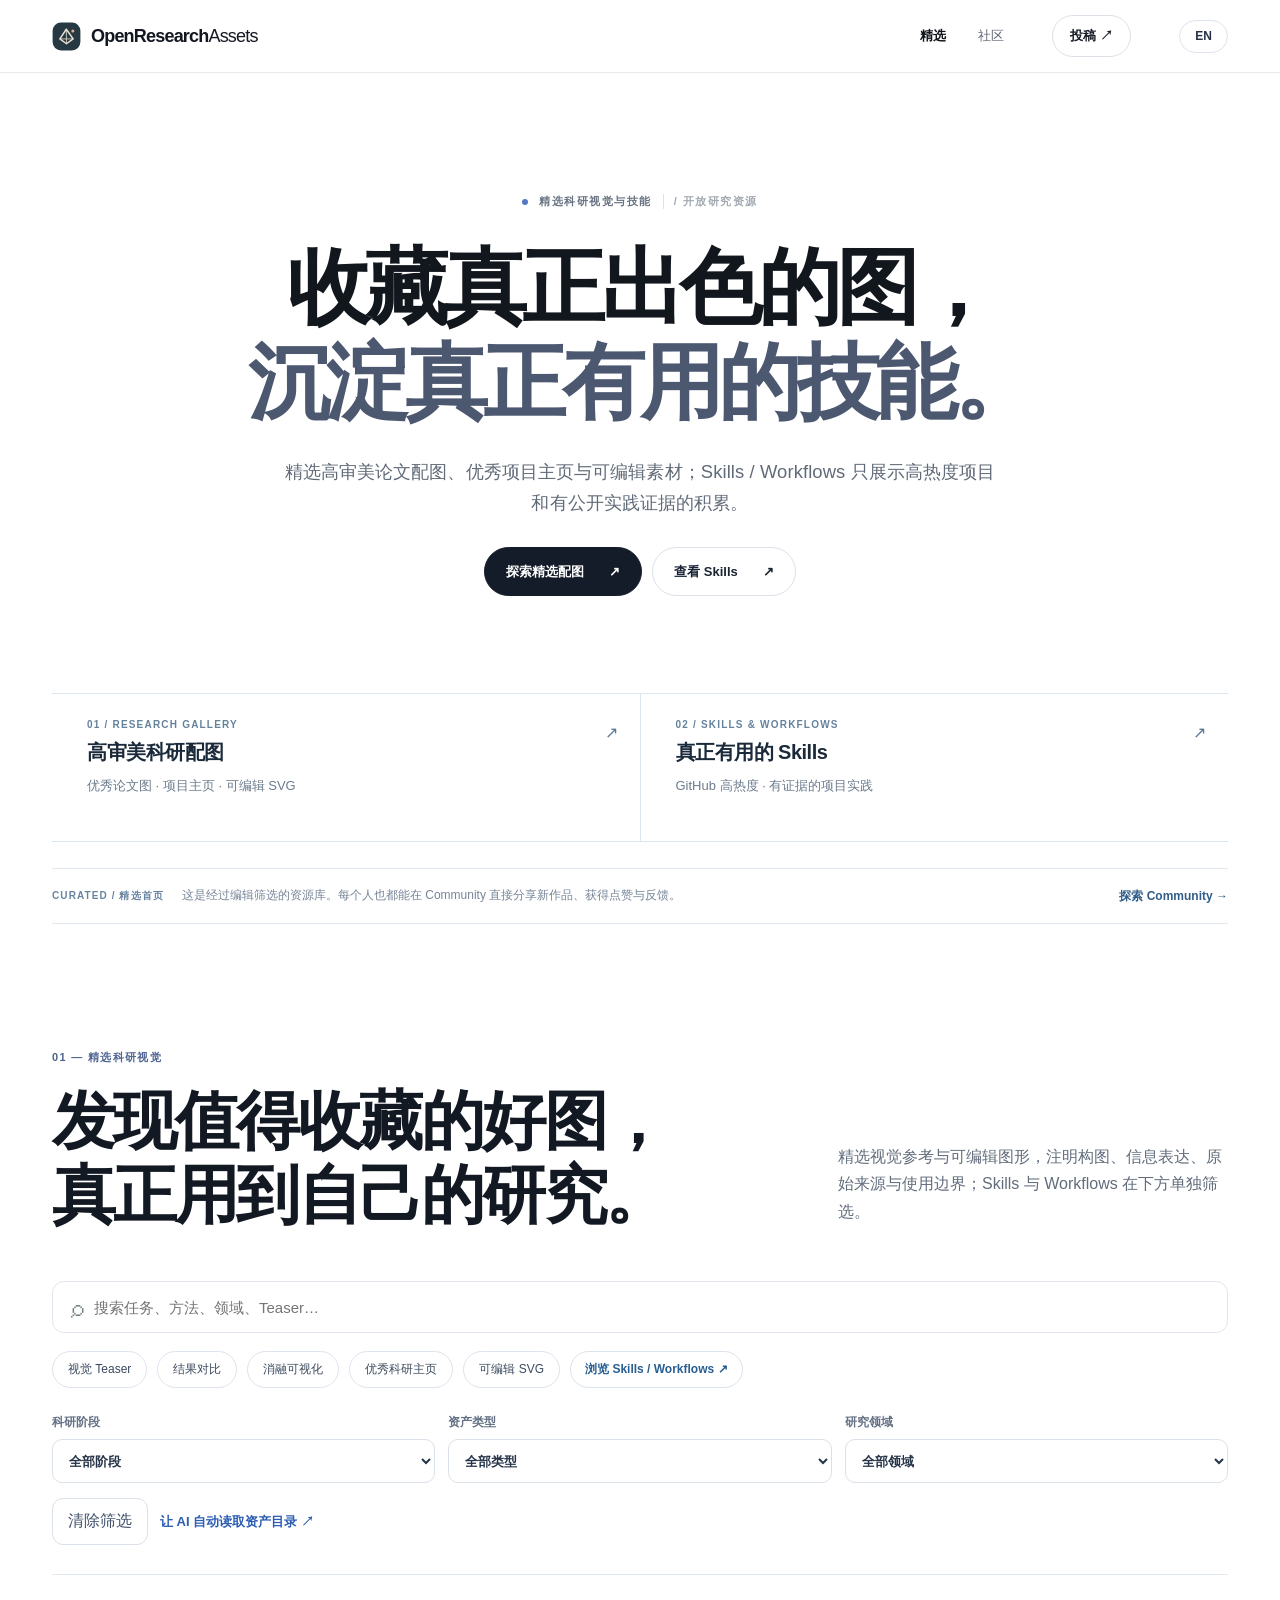
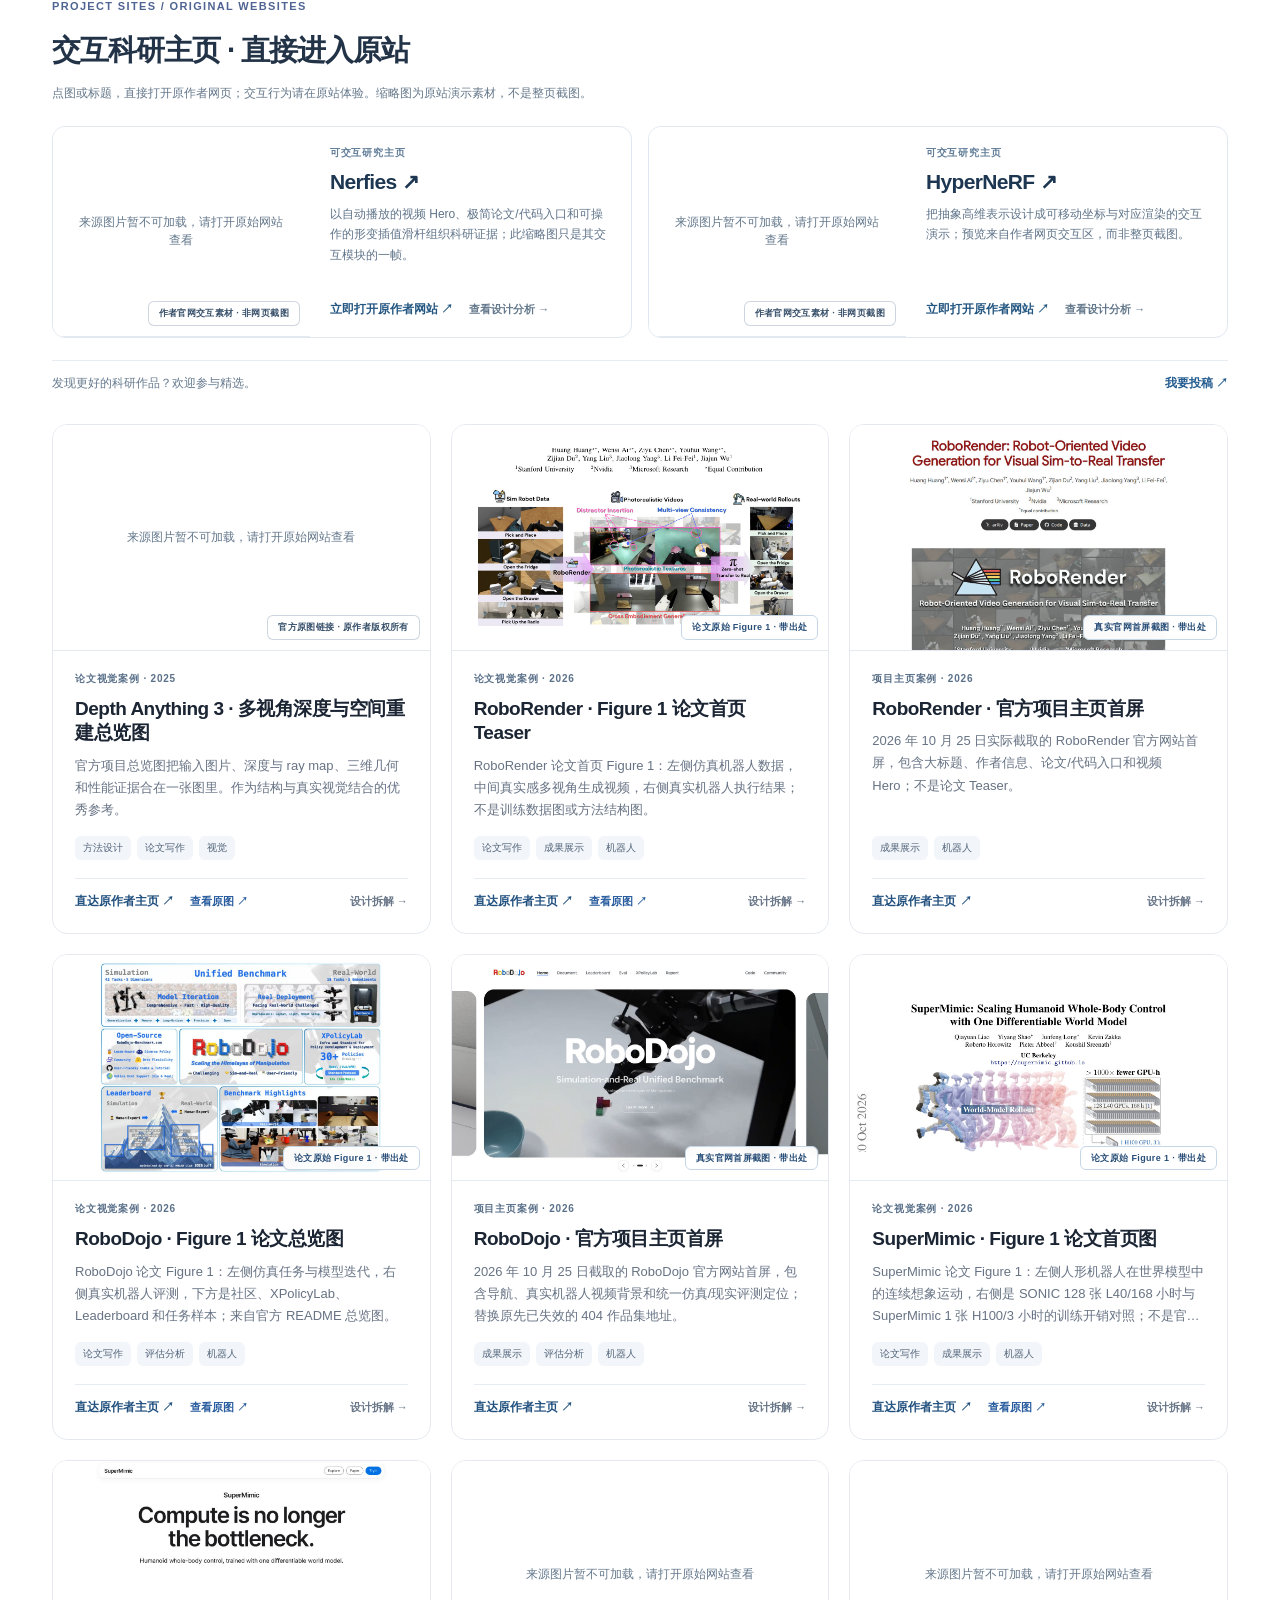
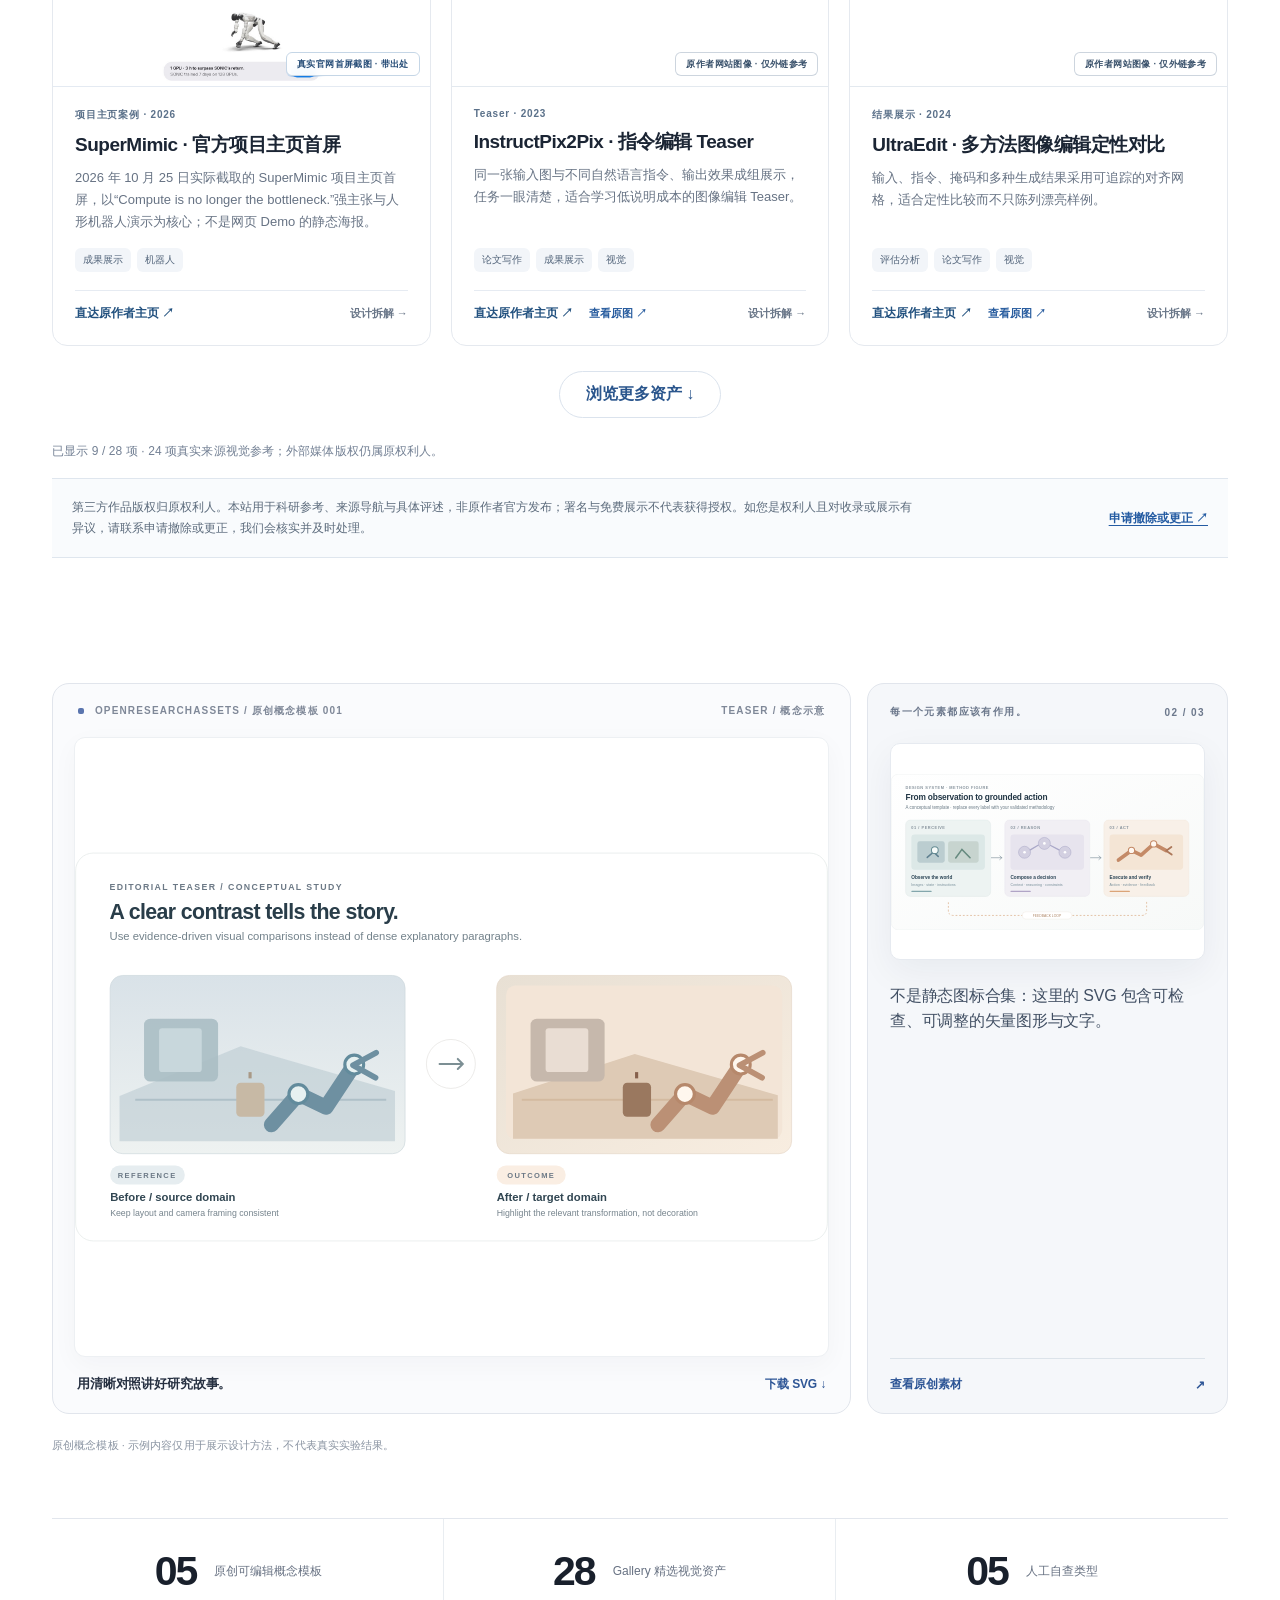
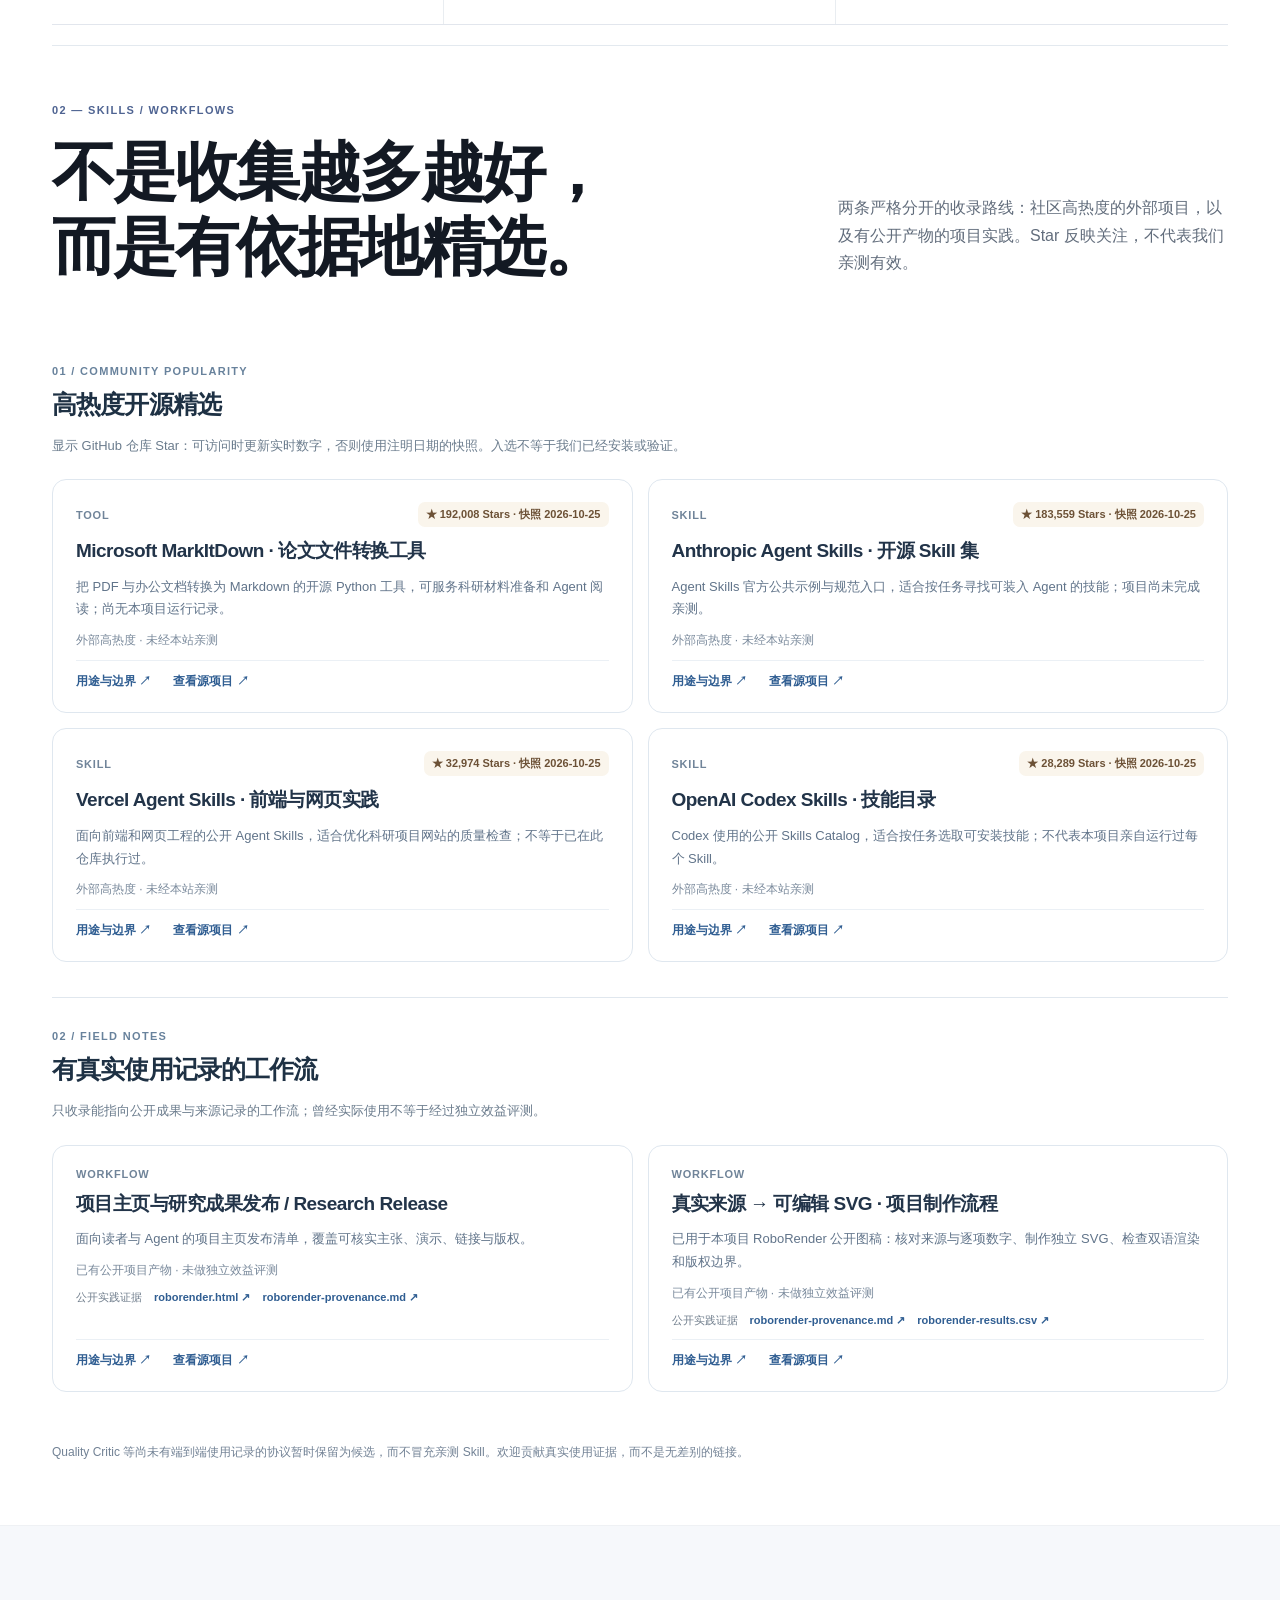
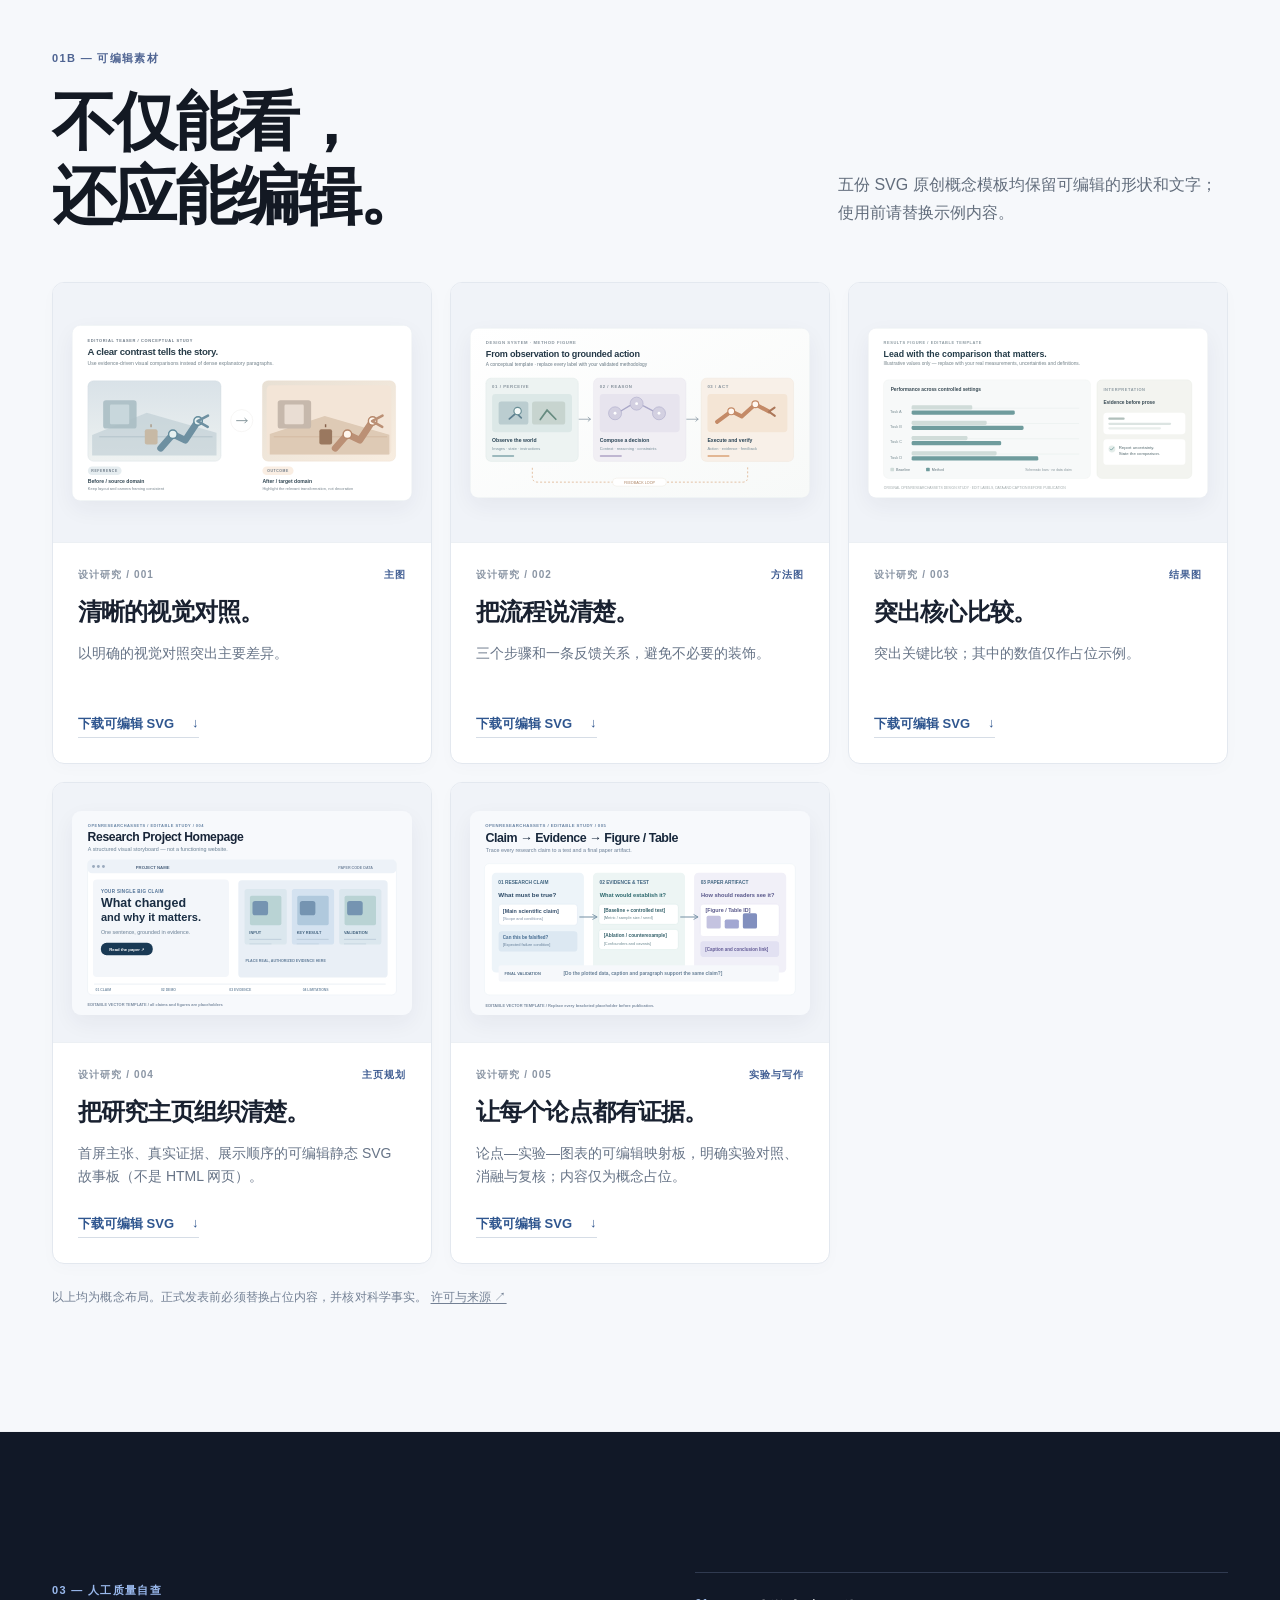
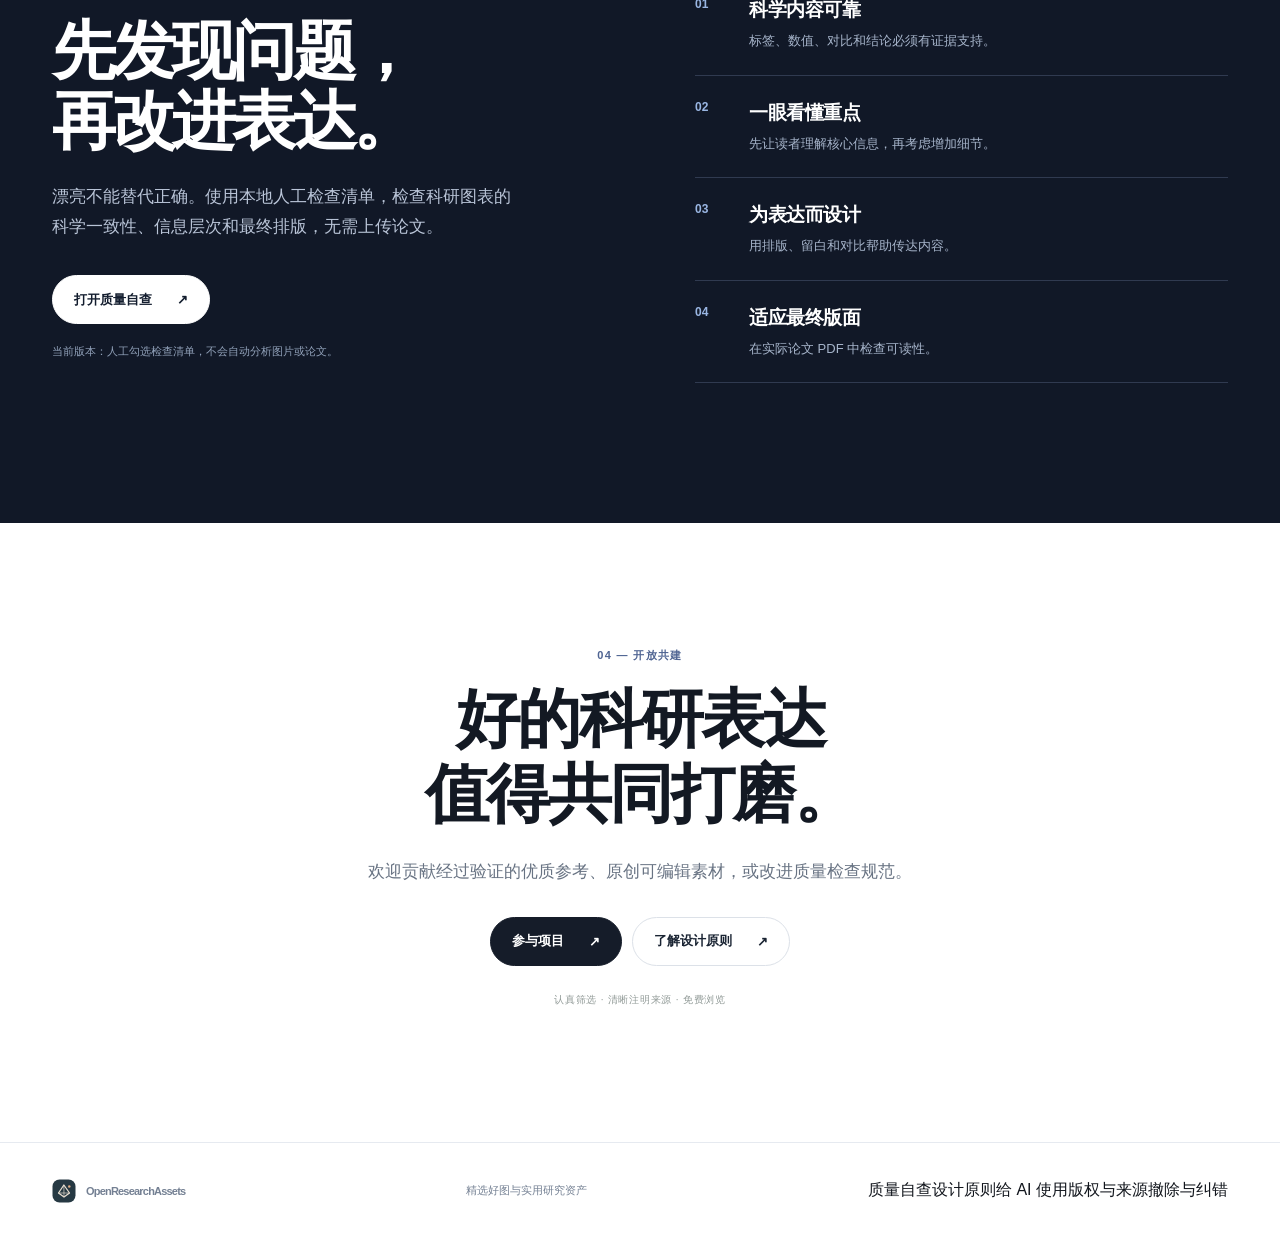
==== index.html @ 87ac18d1 "refactor: remove duplicated navigation markup and use shared layout" ====
<!DOCTYPE html>

<html lang="zh-CN">
<head>
<meta charset="utf-8"/><meta content="width=device-width, initial-scale=1" name="viewport"/>
<meta content="Open Research Assets：精选高审美科研配图、可编辑 SVG 与高热度、实践积累的科研 Skills / Workflows。" data-i18n-attrs='{"content": ["Open Research Assets curates outstanding scientific figures, editable SVGs, popular tools and evidence-backed research workflows.", "OpenResearchAssets：面向科研全过程的可检索、可复用资产库，包含视觉参考、工作流、可编辑素材和质量规范。"]}' name="description"/>
<meta content="#ffffff" name="theme-color"/>
<title data-i18n-en='["Open Research Assets — Gallery & Skills."]' data-i18n-zh='["Open Research Assets — 好图与实用技能"]'>OpenResearchAssets — 让科研表达更出色</title>
<link href="assets/mark.svg" rel="icon" type="image/svg+xml"/>
<link href="css/site.css" rel="stylesheet"/><link href="css/design.css" rel="stylesheet"/><link href="css/catalog.css" rel="stylesheet"/>
</head>
<body>
<a class="skip" data-i18n-en='["Skip to content"]' data-i18n-zh='["跳转到正文"]' href="#main">跳转到正文</a>
<header class="site-header" id="top"><div class="nav-shell wrap">
<a aria-label="OpenResearchAssets home" class="brand" href="index.html"><img alt="" height="29" src="assets/mark.svg" width="29"/><span>OpenResearch<span class="brand-light">Assets</span></span></a>
<nav class="nav-links" id="site-nav" aria-label="Primary navigation" data-page="curated" data-root=""></nav>
<a class="nav-cta" data-i18n-en='["Get involved "]' data-i18n-zh='["参与共建 "]' href="contribute.html">参与共建 <span aria-hidden="true">↗</span></a><button aria-label="Switch to English" class="lang-toggle" type="button">EN</button>
<button aria-controls="site-nav" aria-expanded="false" aria-label="打开导航" class="menu-toggle" type="button"><span aria-hidden="true" class="menu-icon"><span></span><span></span></span></button>
</div></header>
<main id="main">
<section aria-labelledby="hero-title" class="hero-v2 wrap">
<p class="hero-kicker" data-i18n-en='[" Curated visuals and research skills "]' data-i18n-zh='[" 精选科研视觉与技能 "]'><span aria-hidden="true" class="status-dot"></span> 让科研设计更加出色 <span class="hero-kicker-end" data-i18n-en='["/ An open initiative"]' data-i18n-zh='["/ 开放研究资源"]'>/ 开放研究资源</span></p>
<h1 data-i18n-en='["Remarkable research figures."]' data-i18n-zh='["收藏真正出色的图，"]' id="hero-title">收藏真正出色的图，<br/><span data-i18n-en='["Skills worth using."]' data-i18n-zh='["沉淀真正有用的技能。"]'>沉淀真正有用的技能。</span></h1>
<p class="hero-sub" data-i18n-en='["Curated visuals and editable figures, alongside popular open-source skills and project-proven research workflows."]' data-i18n-zh='["精选高审美论文配图、优秀项目主页与可编辑素材；Skills / Workflows 只展示高热度项目和有公开实践证据的积累。"]'>从文献调研、方法设计到实验、写作与成果展示，发现经过整理的科研经验、设计参考、可编辑资源和实用工作流。</p>
<div class="hero-actions hero-actions-center"><a class="btn primary" data-i18n-en='["Explore the Gallery "]' data-i18n-zh='["探索精选配图 "]' href="#gallery">探索精选配图 <span aria-hidden="true">↗</span></a><a class="btn muted" data-i18n-en='["Explore Skills "]' data-i18n-zh='["查看 Skills "]' href="for-agents/">给 AI 使用 <span aria-hidden="true">↗</span></a></div>
</section>

<section class="ora-main-paths wrap" aria-label="Core collections">
<a class="ora-main-path" href="#gallery"><span class="ora-path-num">01 / RESEARCH GALLERY</span><strong data-i18n-zh='["高审美科研配图"]' data-i18n-en='["Beautiful research visuals"]'>高审美科研配图</strong><span data-i18n-zh='["优秀论文图 · 项目主页 · 可编辑 SVG"]' data-i18n-en='["Remarkable figures · project sites · editable SVG"]'>优秀论文图 · 项目主页 · 可编辑 SVG</span><em>↗</em></a>
<a class="ora-main-path" href="#skills"><span class="ora-path-num">02 / SKILLS &amp; WORKFLOWS</span><strong data-i18n-zh='["真正有用的 Skills"]' data-i18n-en='["Practical research skills"]'>真正有用的 Skills</strong><span data-i18n-zh='["GitHub 高热度 · 有证据的项目实践"]' data-i18n-en='["GitHub popularity · evidenced project practice"]'>GitHub 高热度 · 有证据的项目实践</span><em>↗</em></a>
</section>
<section class="ora-cross-community wrap" aria-label="Curated and Community"><span data-i18n-zh='["CURATED / 精选首页"]' data-i18n-en='["CURATED / EDITORIAL SELECTION"]'>CURATED / 精选首页</span><p data-i18n-zh='["这是经过编辑筛选的资源库。每个人也都能在 Community 直接分享新作品、获得点赞与反馈。"]' data-i18n-en='["This gallery is editorially selected. Everyone can also share discoveries and collect reactions in Community."]'>这是经过编辑筛选的资源库。每个人也都能在 Community 直接分享新作品、获得点赞与反馈。</p><a href="community.html" data-i18n-zh='["探索 Community →"]' data-i18n-en='["Explore Community →"]'>探索 Community →</a></section>
<section class="section wrap" id="references"><span id="gallery" class="ora-hash-anchor" aria-hidden="true"></span>
<div class="section-head"><div><p class="section-index" data-i18n-zh='["01 — 精选科研视觉"]' data-i18n-en='["01 — RESEARCH GALLERY"]'>01 — 科研资产检索</p>
<h2 data-i18n-zh='["发现值得收藏的好图，","真正用到自己的研究。"]' data-i18n-en='["Find outstanding figures.","Make them your own."]'>找到好经验，<br/>真正用起来。</h2></div>
<p data-i18n-zh='["精选视觉参考与可编辑图形，注明构图、信息表达、原始来源与使用边界；Skills 与 Workflows 在下方单独筛选。"]' data-i18n-en='["Curated figures, project sites and editable SVGs with source links, transferable visual lessons and clear reuse boundaries."]'>不只是漂亮论文图：根据当前任务，找到研究案例、可编辑素材、工具、流程与经验。每项资产都有来源、用途与使用边界。</p></div>
<label class="search-wrap ora-catalog-search"><span class="visually-hidden" data-i18n-zh='["搜索资产"]' data-i18n-en='["Search assets"]'>搜索资产</span><span aria-hidden="true">⌕</span><input id="reference-search" type="search" autocomplete="off" placeholder="搜索 Teaser、Method、结果图、项目主页…" data-i18n-attrs='{"placeholder":["Search teasers, methods, results and project sites…","搜索任务、方法、领域、Teaser…"]}' /></label>
<div class="ora-examples" aria-label="Research Gallery visual categories">
<button type="button" data-task-query="teaser" data-i18n-zh='["视觉 Teaser"]' data-i18n-en='["Teasers"]'>视觉 Teaser</button>
<button type="button" data-task-query="qualitative-results" data-i18n-zh='["结果对比"]' data-i18n-en='["Results"]'>结果对比</button>
<button type="button" data-task-query="ablation" data-i18n-zh='["消融可视化"]' data-i18n-en='["Ablation"]'>消融可视化</button>
<button type="button" data-task-query="project-website" data-i18n-zh='["优秀科研主页"]' data-i18n-en='["Project sites"]'>优秀科研主页</button>
<button type="button" data-task-query="SVG" data-i18n-zh='["可编辑 SVG"]' data-i18n-en='["Editable SVG"]'>可编辑 SVG</button>
<a class="ora-skill-shortcut" href="#skills" data-i18n-zh='["浏览 Skills / Workflows ↗"]' data-i18n-en='["Browse Skills / Workflows ↗"]'>浏览 Skills / Workflows ↗</a></div>
<div class="ora-facets">
<label><span data-i18n-zh='["科研阶段"]' data-i18n-en='["Research stage"]'>科研阶段</span><select id="facet-stage" aria-label="Research stage"><option value="">全部阶段</option></select></label>
<label><span data-i18n-zh='["资产类型"]' data-i18n-en='["Asset type"]'>资产类型</span><select id="facet-kind" aria-label="Asset type"><option value="">全部类型</option></select></label>
<label><span data-i18n-zh='["研究领域"]' data-i18n-en='["Research domain"]'>研究领域</span><select id="facet-domain" aria-label="Research domain"><option value="">全部领域</option></select></label></div>
<div class="ora-search-row"><button id="facet-reset" type="button" data-i18n-zh='["清除筛选"]' data-i18n-en='["Clear filters"]'>清除筛选</button><a href="for-agents/" data-i18n-zh='["让 AI 自动读取资产目录 ↗"]' data-i18n-en='["Give the catalog to an AI agent ↗"]'>让 AI 自动读取资产目录 ↗</a></div>
<div class="ora-featured-sites" aria-labelledby="ora-featured-heading">
  <div class="ora-featured-heading"><p class="section-index">PROJECT SITES / ORIGINAL WEBSITES</p>
    <h3 id="ora-featured-heading" data-i18n-zh='["交互科研主页 · 直接进入原站"]' data-i18n-en='["Interactive research sites · visit originals"]'>交互科研主页 · 直接进入原站</h3>
    <p data-i18n-zh='["点图或标题，直接打开原作者网页；交互行为请在原站体验。缩略图为原站演示素材，不是整页截图。"]' data-i18n-en='["Open the authors’ websites directly by clicking the image or title. Preview images are source-hosted demo media, not homepage screenshots."]'>点图或标题，直接打开原作者网页；交互行为请在原站体验。缩略图为原站演示素材，不是整页截图。</p>
  </div>
  <div class="ora-featured-site-grid" id="featured-project-sites" aria-live="polite"><p class="empty-state">正在加载原作者主页…</p></div>
</div>
<div class="ora-gallery-contribute"><span data-i18n-zh='["发现更好的科研作品？欢迎参与精选。"]' data-i18n-en='["Found an outstanding research asset? Help curate the collection."]'>发现更好的科研作品？欢迎参与精选。</span><a href="https://github.com/OpenResearchAssets/openresearchassets.github.io/issues/new?template=submit-asset.yml" target="_blank" rel="noopener noreferrer" data-i18n-zh='["我要投稿 ↗"]' data-i18n-en='["Submit an asset ↗"]'>我要投稿 ↗</a></div><div class="ora-resource-grid" id="reference-grid" aria-live="polite"><p class="empty-state">正在读取科研资产目录…</p></div><div class="ora-more-row"><button type="button" id="catalog-more" hidden data-i18n-zh='["浏览更多资产 ↓"]' data-i18n-en='["Show more assets ↓"]'>浏览更多资产 ↓</button></div><p class="source-note" id="reference-status"></p><div class="ora-rights-notice" role="note"><p data-i18n-zh='["第三方作品版权归原权利人。本站用于科研参考、来源导航与具体评述，非原作者官方发布；署名与免费展示不代表获得授权。如您是权利人且对收录或展示有异议，请联系申请撤除或更正，我们会核实并及时处理。"]' data-i18n-en='["Third-party works remain the property of their rights holders. We curate them for research reference, source navigation and commentary, not as an official publication. Attribution and free access do not imply permission. Rights holders may request removal or correction; we will review and respond promptly."]'>第三方作品版权归原权利人。本站用于科研参考、来源导航与具体评述，非原作者官方发布；署名与免费展示不代表获得授权。如您是权利人且对收录或展示有异议，请联系申请撤除或更正，我们会核实并及时处理。</p><a href="https://github.com/OpenResearchAssets/openresearchassets.github.io/issues/new?template=asset-removal.yml" target="_blank" rel="noopener noreferrer" data-i18n-zh='["申请撤除或更正 ↗"]' data-i18n-en='["Request removal or correction ↗"]'>申请撤除或更正 ↗</a></div></section>
<section aria-label="Original editable research figure examples" class="showcase wrap">
<div class="showcase-main">
<div class="showcase-top"><span data-i18n-en='[" OPENRESEARCHASSETS / DESIGN STUDY 001"]' data-i18n-zh='[" OPENRESEARCHASSETS / 原创概念模板 001"]'><span aria-hidden="true" class="tiny-square"></span> OPENRESEARCHASSETS / 原创概念模板 001</span><span data-i18n-en='["TEASER / CONCEPT"]' data-i18n-zh='["TEASER / 概念示意"]'>TEASER / 概念示意</span></div>
<img alt="Original editable scientific teaser template showing a controlled visual comparison" height="620" src="assets/templates/teaser-story.svg" width="1200"/>
<div class="showcase-bottom"><span data-i18n-en='["A clear comparison tells a stronger story."]' data-i18n-zh='["用清晰对照讲好研究故事。"]'>用清晰对照讲好研究故事。</span><a data-i18n-en='["Download SVG "]' data-i18n-zh='["下载 SVG "]' download="teaser-story.svg" href="assets/templates/teaser-story.svg">下载 SVG <span aria-hidden="true">↓</span></a></div>
</div>
<div class="showcase-side">
<div class="showcase-side-top"><span data-i18n-en='["EVERY DETAIL HAS A PURPOSE."]' data-i18n-zh='["每一个元素都应该有作用。"]'>每一个元素都应该有作用。</span><span>02 / 03</span></div>
<img alt="Original editable three-stage method diagram" height="600" src="assets/templates/method-flow.svg" width="1200"/>
<p data-i18n-en='["Not another stock icon collection. Real vector elements you can inspect, rearrange and edit."]' data-i18n-zh='["不是静态图标合集：这里的 SVG 包含可检查、可调整的矢量图形与文字。"]'>不是静态图标合集：这里的 SVG 包含可检查、可调整的矢量图形与文字。</p>
<a data-i18n-en='["See original assets "]' data-i18n-zh='["查看原创素材 "]' href="#assets">查看原创素材 <span aria-hidden="true">↗</span></a>
</div>
<p class="showcase-footnote" data-i18n-en='["Original conceptual templates · All example content is illustrative, not experimental evidence."]' data-i18n-zh='["原创概念模板 · 示例内容仅用于展示设计方法，不代表真实实验结果。"]'>原创概念模板 · 示例内容仅用于展示设计方法，不代表真实实验结果。</p>
</section>
<section aria-label="Current collection contents" class="evidence-bar wrap">
<div><strong>05</strong><span data-i18n-en='["Original editable studies"]' data-i18n-zh='["原创可编辑概念模板"]'>原创可编辑概念模板</span></div><div><strong id="catalog-count">28</strong><span data-i18n-en='["Curated visual assets"]' data-i18n-zh='["Gallery 精选视觉资产"]'>已建立档案的科研资产</span></div><div><strong>05</strong><span data-i18n-en='["Research review formats"]' data-i18n-zh='["人工自查类型"]'>人工自查类型</span></div>
</section>
<section class="section wrap ora-skills" id="skills" aria-labelledby="ora-skills-heading">
<div class="section-head"><div><p class="section-index">02 — SKILLS / WORKFLOWS</p>
<h2 id="ora-skills-heading" data-i18n-zh='["不是收集越多越好，","而是有依据地精选。"]' data-i18n-en='["Not more skills.","Better selections."]'>不是收集越多越好，<br/>而是有依据地精选。</h2></div>
<p data-i18n-zh='["两条严格分开的收录路线：社区高热度的外部项目，以及有公开产物的项目实践。Star 反映关注，不代表我们亲测有效。"]' data-i18n-en='["Two tracks: popular public projects and workflows with visible use in our work. Stars indicate attention, not proven quality."]'>两条严格分开的收录路线：社区高热度的外部项目，以及有公开产物的项目实践。Star 反映关注，不代表我们亲测有效。</p></div>
<div class="ora-skill-group"><div class="ora-skill-group-head"><span class="ora-group-index">01 / COMMUNITY POPULARITY</span>
<h3 data-i18n-zh='["高热度开源精选"]' data-i18n-en='["Popular open-source picks"]'>高热度开源精选</h3>
<p data-i18n-zh='["显示 GitHub 仓库 Star：可访问时更新实时数字，否则使用注明日期的快照。入选不等于我们已经安装或验证。"]' data-i18n-en='["Current GitHub stars when available; otherwise a dated snapshot. Inclusion does not imply installation or testing."]'>显示 GitHub 仓库 Star：可访问时更新实时数字，否则使用注明日期的快照。入选不等于我们已经安装或验证。</p></div>
<div class="ora-skill-list" id="popular-skills"><p class="empty-state">加载高热度资源…</p></div></div>
<div class="ora-skill-group"><div class="ora-skill-group-head"><span class="ora-group-index">02 / FIELD NOTES</span>
<h3 data-i18n-zh='["有真实使用记录的工作流"]' data-i18n-en='["Workflows used in project practice"]'>有真实使用记录的工作流</h3>
<p data-i18n-zh='["只收录能指向公开成果与来源记录的工作流；曾经实际使用不等于经过独立效益评测。"]' data-i18n-en='["Only workflows linked to public artifacts and provenance. Project use is not independent utility evaluation."]'>只收录能指向公开成果与来源记录的工作流；曾经实际使用不等于经过独立效益评测。</p></div>
<div class="ora-skill-list" id="practice-skills"><p class="empty-state">加载实践积累…</p></div></div>
<p class="ora-skill-footer" data-i18n-zh='["Quality Critic 等尚未有端到端使用记录的协议暂时保留为候选，而不冒充亲测 Skill。欢迎贡献真实使用证据，而不是无差别的链接。"]' data-i18n-en='["Unvalidated protocols such as Quality Critic remain candidates, not firsthand-tested skills. Contribute usage evidence rather than indiscriminate links."]'>Quality Critic 等尚未有端到端使用记录的协议暂时保留为候选，而不冒充亲测 Skill。欢迎贡献真实使用证据，而不是无差别的链接。</p>
</section>
<section class="section collection-section" id="assets"><div class="wrap">
<div class="section-head"><div><p class="section-index" data-i18n-en='["01B — EDITABLE ASSETS"]' data-i18n-zh='["01B — 可编辑素材"]'>03 — 原创素材</p><h2 data-i18n-en='["Designed to be","taken apart."]' data-i18n-zh='["不仅能看，","还应能编辑。"]'>不仅能看，<br/>还应能编辑。</h2></div><p data-i18n-en='["Beautiful is not enough if you cannot change it. Each original template is built from editable SVG shapes and text."]' data-i18n-zh='["五份 SVG 原创概念模板均保留可编辑的形状和文字；使用前请替换示例内容。"]'>五份 SVG 原创概念模板均保留可编辑的形状和文字；使用前请替换示例内容。</p></div>
<div class="assets-grid">
<article class="asset-card"><div class="asset-media cool"><img alt="Original sim-to-real visual comparison template" src="assets/templates/teaser-story.svg"/></div><div class="asset-body"><div class="asset-meta" data-i18n-en='["DESIGN STUDY / 001 "]' data-i18n-zh='["设计研究 / 001 "]'>设计研究 / 001 <span data-i18n-en='["TEASER"]' data-i18n-zh='["主图"]'>主图</span></div><h3 data-i18n-en='["Contrast, clearly."]' data-i18n-zh='["清晰的视觉对照。"]'>清晰的视觉对照。</h3><p data-i18n-en='["A composed visual comparison that leads the reader to the central difference."]' data-i18n-zh='["以明确的视觉对照突出主要差异。"]'>以明确的视觉对照突出主要差异。</p><a data-i18n-en='["Download editable SVG "]' data-i18n-zh='["下载可编辑 SVG "]' download="teaser-story.svg" href="assets/templates/teaser-story.svg">下载可编辑 SVG <span aria-hidden="true">↓</span></a></div></article>
<article class="asset-card"><div class="asset-media blush"><img alt="Original three-stage scientific method diagram template" src="assets/templates/method-flow.svg"/></div><div class="asset-body"><div class="asset-meta" data-i18n-en='["DESIGN STUDY / 002 "]' data-i18n-zh='["设计研究 / 002 "]'>设计研究 / 002 <span data-i18n-en='["METHOD"]' data-i18n-zh='["方法图"]'>方法图</span></div><h3 data-i18n-en='["The method, distilled."]' data-i18n-zh='["把流程说清楚。"]'>把流程说清楚。</h3><p data-i18n-en='["Three distinct stages and one legible feedback loop. No decorative complexity."]' data-i18n-zh='["三个步骤和一条反馈关系，避免不必要的装饰。"]'>三个步骤和一条反馈关系，避免不必要的装饰。</p><a data-i18n-en='["Download editable SVG "]' data-i18n-zh='["下载可编辑 SVG "]' download="method-flow.svg" href="assets/templates/method-flow.svg">下载可编辑 SVG <span aria-hidden="true">↓</span></a></div></article>
<article class="asset-card"><div class="asset-media beige"><img alt="Original illustrative results comparison chart template" src="assets/templates/results-panel.svg"/></div><div class="asset-body"><div class="asset-meta" data-i18n-en='["DESIGN STUDY / 003 "]' data-i18n-zh='["设计研究 / 003 "]'>设计研究 / 003 <span data-i18n-en='["RESULTS"]' data-i18n-zh='["结果图"]'>结果图</span></div><h3 data-i18n-en='["Evidence, in focus."]' data-i18n-zh='["突出核心比较。"]'>突出核心比较。</h3><p data-i18n-en='["Emphasize the comparison that matters. Values are placeholders, never real results."]' data-i18n-zh='["突出关键比较；其中的数值仅作占位示例。"]'>突出关键比较；其中的数值仅作占位示例。</p><a data-i18n-en='["Download editable SVG "]' data-i18n-zh='["下载可编辑 SVG "]' download="results-panel.svg" href="assets/templates/results-panel.svg">下载可编辑 SVG <span aria-hidden="true">↓</span></a></div></article>
<article class="asset-card"><div class="asset-media cool"><img alt="Editable SVG storyboard for a research homepage; this is not deployable HTML." src="assets/templates/project-homepage-layout.svg"/></div><div class="asset-body"><div class="asset-meta" data-i18n-zh='["设计研究 / 004 "]' data-i18n-en='["DESIGN STUDY / 004 "]'>设计研究 / 004 <span data-i18n-zh='["主页规划"]' data-i18n-en='["HOMEPAGE"]'>主页规划</span></div><h3 data-i18n-zh='["把研究主页组织清楚。"]' data-i18n-en='["Give your project a story."]'>把研究主页组织清楚。</h3><p data-i18n-zh='["首屏主张、真实证据、展示顺序的可编辑静态 SVG 故事板（不是 HTML 网页）。"]' data-i18n-en='["Editable SVG storyboard for a research homepage; this is not deployable HTML."]'>首屏主张、真实证据、展示顺序的可编辑静态 SVG 故事板（不是 HTML 网页）。</p><a data-i18n-zh='["下载可编辑 SVG "]' data-i18n-en='["Download editable SVG "]' download="project-homepage-layout.svg" href="assets/templates/project-homepage-layout.svg">下载可编辑 SVG <span aria-hidden="true">↓</span></a></div></article>
<article class="asset-card"><div class="asset-media blush"><img alt="Editable claim-to-test-to-figure map. Replace every illustrative placeholder." src="assets/templates/claim-evidence-map.svg"/></div><div class="asset-body"><div class="asset-meta" data-i18n-zh='["设计研究 / 005 "]' data-i18n-en='["DESIGN STUDY / 005 "]'>设计研究 / 005 <span data-i18n-zh='["实验与写作"]' data-i18n-en='["CLAIM / EVIDENCE"]'>实验与写作</span></div><h3 data-i18n-zh='["让每个论点都有证据。"]' data-i18n-en='["Make every claim accountable."]'>让每个论点都有证据。</h3><p data-i18n-zh='["论点—实验—图表的可编辑映射板，明确实验对照、消融与复核；内容仅为概念占位。"]' data-i18n-en='["Editable claim-to-test-to-figure map. Replace every illustrative placeholder."]'>论点—实验—图表的可编辑映射板，明确实验对照、消融与复核；内容仅为概念占位。</p><a data-i18n-zh='["下载可编辑 SVG "]' data-i18n-en='["Download editable SVG "]' download="claim-evidence-map.svg" href="assets/templates/claim-evidence-map.svg">下载可编辑 SVG <span aria-hidden="true">↓</span></a></div></article>
</div><p class="license-note" data-i18n-en='["Original conceptual layouts. Replace all placeholders and validate scientific claims before publication. "]' data-i18n-zh='["以上均为概念布局。正式发表前必须替换占位内容，并核对科学事实。 "]'>以上均为概念布局。正式发表前必须替换占位内容，并核对科学事实。 <a data-i18n-en='["Licensing and attribution ↗"]' data-i18n-zh='["许可与来源 ↗"]' href="docs/ASSET_POLICY.md">许可与来源 ↗</a></p>
</div></section>
<section class="quality-feature" id="philosophy"><div class="wrap quality-layout">
<div class="quality-copy"><p class="section-index" data-i18n-en='["03 — QUALITY REVIEW"]' data-i18n-zh='["03 — 人工质量自查"]'>04 — 人工质量自查</p><h2 data-i18n-en='["Find the flaw.","Refine the idea."]' data-i18n-zh='["先发现问题，","再改进表达。"]'>先发现问题，<br/>再改进表达。</h2><p data-i18n-en='["Aesthetic polish cannot rescue an inaccurate figure. Our first tool helps authors review visual clarity, scientific faithfulness, and publication readiness — locally, without uploading a manuscript."]' data-i18n-zh='["漂亮不能替代正确。使用本地人工检查清单，检查科研图表的科学一致性、信息层次和最终排版，无需上传论文。"]'>漂亮不能替代正确。使用本地人工检查清单，检查科研图表的科学一致性、信息层次和最终排版，无需上传论文。</p><div class="quality-actions"><a class="btn light-btn" data-i18n-en='["Open Quality Critic "]' data-i18n-zh='["打开质量自查 "]' href="quality.html">打开质量自查 <span aria-hidden="true">↗</span></a></div><p class="feature-disclosure" data-i18n-en='["First edition: a guided manual checklist, not an automatic AI judge."]' data-i18n-zh='["当前版本：人工勾选检查清单，不会自动分析图片或论文。"]'>当前版本：人工勾选检查清单，不会自动分析图片或论文。</p></div>
<div class="standard-list"><div><span>01</span><strong data-i18n-en='["Scientifically faithful"]' data-i18n-zh='["科学内容可靠"]'>科学内容可靠</strong><small data-i18n-en='["Every label, axis and claim must reflect the evidence."]' data-i18n-zh='["标签、数值、对比和结论必须有证据支持。"]'>标签、数值、对比和结论必须有证据支持。</small></div><div><span>02</span><strong data-i18n-en='["Understandable at a glance"]' data-i18n-zh='["一眼看懂重点"]'>一眼看懂重点</strong><small data-i18n-en='["A clear narrative before more visual detail."]' data-i18n-zh='["先让读者理解核心信息，再考虑增加细节。"]'>先让读者理解核心信息，再考虑增加细节。</small></div><div><span>03</span><strong data-i18n-en='["Purposefully beautiful"]' data-i18n-zh='["为表达而设计"]'>为表达而设计</strong><small data-i18n-en='["Contrast, typography and space that serve the idea."]' data-i18n-zh='["用排版、留白和对比帮助传达内容。"]'>用排版、留白和对比帮助传达内容。</small></div><div><span>04</span><strong data-i18n-en='["Ready for the final page"]' data-i18n-zh='["适应最终版面"]'>适应最终版面</strong><small data-i18n-en='["Evaluate where it appears in the actual paper."]' data-i18n-zh='["在实际论文 PDF 中检查可读性。"]'>在实际论文 PDF 中检查可读性。</small></div></div>
</div></section>
<section class="section wrap invitation" id="join"><p class="section-index" data-i18n-en='["04 — OPEN CONTRIBUTION"]' data-i18n-zh='["04 — 开放共建"]'>05 — 开放共建</p><h2 data-i18n-en='["Better research","is made together."]' data-i18n-zh='["好的科研表达","值得共同打磨。"]'>好的科研表达<br/>值得共同打磨。</h2><p data-i18n-en='["Contribute an exceptional reference, a truly editable original asset, or a stronger quality-review principle. Quality first, always."]' data-i18n-zh='["欢迎贡献经过验证的优质参考、原创可编辑素材，或改进质量检查规范。"]'>欢迎贡献经过验证的优质参考、原创可编辑素材，或改进质量检查规范。</p><div class="hero-actions"><a class="btn primary" data-i18n-en='["Contribute to the project "]' data-i18n-zh='["参与项目 "]' href="contribute.html">参与项目 <span aria-hidden="true">↗</span></a><a class="btn muted" data-i18n-en='["Our design principles "]' data-i18n-zh='["了解设计原则 "]' href="principles.html">了解设计原则 <span aria-hidden="true">↗</span></a></div><p class="micro-note" data-i18n-en='["Curated with care. Published with attribution. Free to explore."]' data-i18n-zh='["认真筛选 · 清晰注明来源 · 免费浏览"]'>认真筛选 · 清晰注明来源 · 免费浏览</p></section>
</main>
<footer class="footer"><div class="wrap footer-inner"><a class="brand" href="#top"><img alt="" height="24" src="assets/mark.svg" width="24"/>OpenResearchAssets</a><span data-i18n-en='["Craft better research. · Independent open project · 2026"]' data-i18n-zh='["让科研表达更出色 · 独立开放项目 · 2026"]'>让科研表达更出色 · 独立开放项目 · 2026</span><a data-i18n-en='["Licensing ↗"]' data-i18n-zh='["许可说明 ↗"]' href="docs/ASSET_POLICY.md">许可说明 ↗</a><a class="ora-rights-footer" href="https://github.com/OpenResearchAssets/openresearchassets.github.io/issues/new?template=asset-removal.yml" target="_blank" rel="noopener noreferrer" data-i18n-zh='["素材撤除 ↗"]' data-i18n-en='["Content removal ↗"]'>素材撤除 ↗</a></div></footer>
<script src="js/i18n.js"></script><script src="js/catalog.js"></script><script src="js/navigation.js"></script>
</body></html>
---- css/site.css ----
:root{--paper:#f8f8f5;--white:#fff;--ink:#1d262b;--muted:#6c7678;--line:#e3e6e1;--accent:#bc8c6d;--deep:#24343b;--font:-apple-system,BlinkMacSystemFont,"Segoe UI","Helvetica Neue",Arial,sans-serif}
*{box-sizing:border-box}html{scroll-behavior:smooth}body{margin:0;background:var(--paper);font-family:var(--font);color:var(--ink);-webkit-font-smoothing:antialiased}a{color:inherit;text-decoration:none}img{display:block;max-width:100%}button,input,select{font:inherit}button{cursor:pointer}a:focus-visible,button:focus-visible,input:focus-visible,select:focus-visible{outline:3px solid #9ab1b9;outline-offset:4px}.wrap{width:min(1280px,calc(100% - 104px));margin-inline:auto}.skip{position:absolute;left:-999px;z-index:200}.skip:focus{left:15px;top:15px;background:#fff;padding:12px;border-radius:8px}.visually-hidden{position:absolute!important;width:1px;height:1px;clip:rect(0,0,0,0);overflow:hidden;white-space:nowrap}
.site-header{position:sticky;top:0;z-index:30;background:rgba(248,248,245,.94);backdrop-filter:blur(20px);border-bottom:1px solid var(--line)}.nav-shell{height:82px;display:flex;align-items:center;gap:48px}.brand{display:flex;align-items:center;gap:10px;font-weight:680;letter-spacing:-.65px;font-size:18px;white-space:nowrap}.brand-light{font-weight:440}.nav-links{display:flex;align-items:center;gap:32px;margin-left:auto}.nav-links a{font-size:13px;font-weight:520;color:#667174;transition:color .2s}.nav-links a:hover,.nav-cta:hover{color:#131e23}.nav-cta{font-size:13px;font-weight:630;border:1px solid #cdd4d2;border-radius:100px;padding:11px 17px;white-space:nowrap}.nav-cta span{margin-left:9px}
.hero{min-height:770px;display:grid;grid-template-columns: .98fr 1.02fr;align-items:center;gap:54px;padding-top:78px;padding-bottom:90px}.eyebrow,.section-index,.asset-meta,.reference-meta,.micro-note,.visual-topline,.visual-foot,.license-note,.source-note{font-size:11px;letter-spacing:1.4px;font-weight:700}.eyebrow{display:flex;align-items:center;gap:12px;color:#808885;flex-wrap:wrap}.accent-dot{width:6px;height:6px;border-radius:50%;background:#ba9073}.issue{color:#abb1ac;margin-left:12px}.hero h1{font-size:clamp(56px,5.55vw,88px);font-weight:610;letter-spacing:-5.5px;line-height:1.055;margin:34px 0 29px}.hero h1 em,.section-head h2 em,.invitation h2 em{font-family:Georgia,'Times New Roman',serif;font-weight:400;letter-spacing:-3px}.period{color:#c08f75}.hero-deck{font-size:19px;max-width:490px;color:#637075;line-height:1.7;margin:0 0 37px}.hero-actions{display:flex;gap:10px;flex-wrap:wrap}.btn{display:inline-flex;gap:35px;align-items:center;justify-content:space-between;padding:15px 20px;border-radius:100px;font-size:13px;font-weight:650;border:1px solid #d6dcd7;transition:background .2s,transform .2s}.btn:hover{transform:translateY(-2px)}.btn.primary{background:var(--deep);color:#fff;border-color:var(--deep)}.btn.primary:hover{background:#314b58}.btn.muted{background:#fff}.btn.muted:hover{background:#f0f3ef}.micro-note{font-size:10px;color:#929b98;margin-top:27px;letter-spacing:.75px;font-weight:500}
.hero-visual{position:relative;border:1px solid #dfe5e1;background:#fff;padding:22px 16px 16px;box-shadow:0 28px 70px rgba(53,72,70,.055);border-radius:21px;transform:rotate(-1deg)}.hero-visual:before{content:"";position:absolute;inset:0;border-radius:21px;box-shadow:inset 0 0 0 8px rgba(255,255,255,.3);pointer-events:none}.hero-visual img{width:100%;object-fit:contain;box-shadow:0 3px 16px rgba(26,48,43,.06);border-radius:12px}.visual-topline,.visual-foot{color:#9ba8a3;display:flex;justify-content:space-between;gap:10px;font-size:9px;letter-spacing:1px;padding:2px 10px 17px}.visual-foot{padding:17px 10px 0}.mini-dot{display:inline-block;width:6px;height:6px;border-radius:50%;background:#aac4b7;margin-right:8px}
.marquee-line{border-top:1px solid #dfe5e0;border-bottom:1px solid #dfe5e0;display:flex;justify-content:space-between;align-items:center;padding:19px 2px;color:#929d9a;font-size:10px;letter-spacing:2px;font-weight:750;gap:12px}.marquee-line span:nth-child(even){color:#bdbab2}
.section{padding-top:142px;padding-bottom:142px;scroll-margin-top:82px}.section-head{display:flex;align-items:end;justify-content:space-between;gap:50px;margin-bottom:48px}.section-index{color:#aa8571;margin:0 0 19px;letter-spacing:2px}.section-head h2,.invitation h2{font-size:clamp(48px,5vw,74px);line-height:1.05;letter-spacing:-3.7px;font-weight:570;margin:0}.section-head>p{font-size:16px;line-height:1.8;color:#73807f;max-width:375px;margin:0 0 7px}.pillars{display:grid;grid-template-columns:repeat(4,1fr);border:1px solid #e1e5e1;border-radius:18px;background:#fff;overflow:hidden}.pillar{min-height:320px;padding:30px 29px;display:flex;flex-direction:column;border-right:1px solid #e8ece7}.pillar:last-child{border-right:0}.pillar-heading{display:flex;align-items:center;justify-content:space-between;color:#99a19c;font-size:12px}.line-icon{font-size:32px;line-height:1.2;color:#54727a}.pillar h3{font-size:22px;letter-spacing:-.7px;margin:35px 0 9px;font-weight:610}.pillar p{color:#788583;font-size:14px;line-height:1.68;margin:0}.pillar a{color:#344c53;font-size:12px;font-weight:700;margin-top:auto;padding-top:28px}.pillar a span{margin-left:5px}
.collection-section{background:#f0f1ed}.assets-grid{display:grid;grid-template-columns:repeat(3,minmax(0,1fr));gap:20px}.asset-card{background:#fff;border:1px solid #e0e5df;border-radius:16px;overflow:hidden}.asset-media{height:270px;display:flex;align-items:center;justify-content:center;padding:13px}.asset-media.cool{background:#e9eeec}.asset-media.blush{background:#f0edeb}.asset-media.beige{background:#edece5}.asset-media img{width:100%;max-height:100%;object-fit:contain;border-radius:9px;box-shadow:0 12px 25px rgba(45,62,54,.05)}.asset-body{padding:27px}.asset-meta{display:flex;justify-content:space-between;color:#98a3a1;font-size:10px;letter-spacing:1.1px}.asset-meta span{color:#bd9278}.asset-body h3{font-size:25px;letter-spacing:-.85px;font-weight:620;margin:16px 0 11px}.asset-body p{font-size:14px;color:#6f7b7d;line-height:1.65;min-height:46px}.asset-body a{font-size:13px;font-weight:650;display:inline-flex;gap:18px;margin-top:13px;padding-bottom:4px;border-bottom:1px solid #bfc9c6}.asset-body a:hover{border-color:#2a4950}.license-note{color:#848f8c;letter-spacing:.1px;font-weight:400;font-size:12px;margin:25px 0 0}.license-note a{text-decoration:underline;text-underline-offset:2px}
.filter-bar{display:flex;align-items:center;justify-content:space-between;gap:15px;margin-bottom:28px}.filters{display:flex;flex-wrap:wrap;gap:6px}.filter{background:transparent;border:1px solid transparent;border-radius:50px;padding:10px 16px;font-size:12px;color:#6e7878}.filter:hover{color:#1a2b2e}.filter.active{background:#e9eeea;border-color:#d5dfd8;color:#284449;font-weight:720}.search-wrap{display:flex;align-items:center;gap:8px;border:1px solid #dde4df;border-radius:50px;background:#fff;padding:7px 15px;min-width:225px;color:#728080}.search-wrap span{font-size:25px}.search-wrap input{border:0;outline:none!important;width:100%;background:none;font-size:12px;color:#23383d}.references-grid{display:grid;grid-template-columns:repeat(4,minmax(0,1fr));gap:18px}.reference-card{background:#fff;border:1px solid #e2e5e0;border-radius:15px;overflow:hidden;transition:transform .25s,box-shadow .25s}.reference-card:hover{transform:translateY(-4px);box-shadow:0 18px 40px rgba(37,59,51,.075)}.reference-image{height:170px;position:relative;overflow:hidden;background:#e9eff1}.theme-sand .reference-image{background:#ede5db}.theme-dark .reference-image{background:#344046}.theme-lilac .reference-image{background:#e8e5ef}.theme-mint .reference-image{background:#dfebe7}.theme-stone .reference-image{background:#eceae4}.theme-peach .reference-image{background:#f1e8dd}.theme-slate .reference-image{background:#e3e9ea}.reference-art{position:absolute;inset:18px 16px;overflow:hidden}.reference-art .shape-a,.reference-art .shape-b,.reference-art .shape-c{position:absolute;border:1px solid rgba(54,83,91,.23);background:rgba(255,255,255,.29);border-radius:8px}.shape-a{width:67%;height:55%;left:5%;top:8%;transform:rotate(-7deg)}.shape-b{width:51%;height:60%;right:2%;bottom:7%;transform:rotate(9deg)}.shape-c{width:28%;height:36%;left:32%;top:33%;transform:rotate(-8deg)}.theme-dark .shape-a,.theme-dark .shape-b,.theme-dark .shape-c{border-color:#748b8f;background:rgba(211,220,210,.12)}.theme-sand .shape-a{border-radius:100px}.theme-mint .shape-b{border-radius:50%}.theme-lilac .shape-c{border-radius:50%}.theme-stone .shape-a{transform:rotate(13deg)}.reference-category{position:absolute;left:14px;bottom:13px;background:rgba(255,255,255,.82);backdrop-filter:blur(10px);padding:6px 9px;border-radius:8px;font-size:10px;color:#596a71;font-weight:630}.reference-arrow{position:absolute;top:12px;right:13px;border-radius:50%;background:rgba(255,255,255,.83);width:28px;height:28px;display:grid;place-items:center;font-size:14px}.reference-body{padding:22px}.reference-meta{display:flex;justify-content:space-between;gap:10px;font-size:9px;letter-spacing:.3px;color:#a18e83}.reference-meta span{color:#9ca8a5}.reference-body h3{font-size:18px;line-height:1.25;letter-spacing:-.5px;margin:15px 0 7px;font-weight:670}.reference-short{font-size:12px;line-height:1.5;color:#86918f;margin:0 0 17px}.reference-insight{border-top:1px solid #e9eeea;padding-top:15px;font-size:12px;line-height:1.6;color:#657474}.reference-insight span{display:block;font-size:9px;letter-spacing:1.4px;color:#ae9381;font-weight:800;margin-bottom:6px}.source-note{margin:25px 0 0;font-weight:450;letter-spacing:.1px;color:#9ba4a0;font-size:12px}.empty-state{grid-column:1/-1;padding:40px;color:#7e8c89;text-align:center;border:1px dashed #dce5df;border-radius:12px}
.quality-feature{background:#26383f;color:#fff;padding:120px 0;scroll-margin-top:82px}.quality-layout{display:grid;grid-template-columns:1fr 1fr;gap:110px;align-items:center}.quality-copy h2{font-size:clamp(50px,5vw,78px);font-weight:550;letter-spacing:-4px;line-height:1.06;margin:0 0 25px}.quality-copy>p:not(.section-index){line-height:1.85;color:#b8c7c6;max-width:470px;font-size:17px}.quality-feature .section-index{color:#d5ab8e}.quality-actions{margin-top:34px}.light-btn{background:#f4f4f0!important;border-color:#f4f4f0!important;color:#26383f!important}.standard-list>div{border-top:1px solid #59696d;display:grid;grid-template-columns:38px 1fr;gap:8px 16px;padding:24px 0}.standard-list>div:last-child{border-bottom:1px solid #59696d}.standard-list span{grid-row:span 2;color:#caa48c;font-family:Georgia,serif;font-size:15px}.standard-list strong{font-size:19px;letter-spacing:-.4px;font-weight:570}.standard-list small{font-size:13px;color:#a7b7b8;line-height:1.5}
.invitation{text-align:center;padding-top:155px;padding-bottom:156px}.invitation h2{margin:0 auto 25px}.invitation>p:not(.section-index):not(.micro-note){color:#7d8988;line-height:1.75;font-size:17px;max-width:580px;margin:0 auto 30px}.invitation .hero-actions{justify-content:center}.footer{border-top:1px solid #e3e9e4;padding:36px 0;background:#f8f8f5}.footer-inner{display:flex;justify-content:space-between;align-items:center;gap:20px}.footer-inner span,.footer-inner>a:last-child{font-size:11px;color:#8e9996}.footer-inner .brand{font-size:14px;color:#283b40}
/* Quality audit */.audit-hero{padding:115px 0 70px;max-width:880px}.audit-hero h1{font-size:clamp(54px,6vw,88px);letter-spacing:-5px;line-height:1.06;font-weight:600;margin:0 0 24px}.audit-hero h1 em{font-family:Georgia,serif;font-weight:400}.audit-hero>p:not(.section-index){font-size:18px;line-height:1.7;color:#71807b;max-width:660px}.audit-wrap{display:grid;grid-template-columns: .8fr 1.2fr;gap:30px;padding-bottom:140px;align-items:start}.audit-panel{border:1px solid #e0e5e0;background:#fff;border-radius:16px;padding:30px}.audit-panel h2{font-size:21px;letter-spacing:-.8px;margin:0 0 9px;font-weight:650}.audit-panel>p{font-size:13px;line-height:1.7;color:#84918b;margin:0 0 26px}.field-label{font-size:10px;letter-spacing:1.2px;font-weight:800;color:#a08b79;text-transform:uppercase;display:block;margin-bottom:10px}.audit-panel select,.audit-panel input[type="text"]{width:100%;border:1px solid #dce4dd;border-radius:10px;background:#fafbf9;padding:13px 12px;color:#344447;margin-bottom:22px}.audit-note{padding:16px;background:#f2f5f2;border-radius:10px;color:#6d8079;font-size:12px;line-height:1.7}.audit-questions{display:flex;flex-direction:column;gap:10px}.audit-question{background:#fff;border:1px solid #e0e7e0;padding:19px 20px;border-radius:12px;display:flex;gap:14px;align-items:flex-start;cursor:pointer}.audit-question input{appearance:none;width:19px;height:19px;border:1.5px solid #a9b6af;border-radius:5px;margin:1px 0 0;flex:none}.audit-question input:checked{background:#bd886f;border-color:#bd886f;box-shadow:inset 0 0 0 4px #fff}.audit-question:has(input:checked){background:#f9f5f1;border-color:#e4cfc0}.audit-question strong{font-size:14px;color:#364949}.audit-question small{display:block;font-size:12px;line-height:1.55;color:#7e8e89;margin-top:5px}.audit-actions{display:flex;flex-wrap:wrap;align-items:center;gap:15px;margin-top:25px}.audit-actions .btn{border:0}.audit-report{margin-top:27px;background:#f0f3ee;border:1px solid #dee8df;border-radius:13px;padding:22px}.audit-report h3{font-size:17px;margin:0 0 12px}.audit-report li{font-size:13px;line-height:1.7;margin-bottom:9px;color:#546866}.audit-report p{font-size:13px;color:#667971;line-height:1.65}.audit-report button{margin-top:12px;padding:9px 14px;border:1px solid #c9d4cb;border-radius:8px;background:#fff;font-weight:630;color:#3f5751;font-size:12px}.audit-muted{font-size:12px;color:#97a39b;line-height:1.65}.audit-report[hidden]{display:none}
@media(max-width:1090px){.wrap{width:min(960px,calc(100% - 58px))}.hero{grid-template-columns:1fr;min-height:auto;gap:42px;padding-top:94px}.hero h1{font-size:clamp(60px,8vw,83px)}.hero-visual{max-width:850px;transform:none}.nav-shell{gap:18px}.nav-links{gap:18px}.pillars{grid-template-columns:repeat(2,1fr)}.pillar:nth-child(2){border-right:0}.pillar:nth-child(-n+2){border-bottom:1px solid #e8ece7}.references-grid{grid-template-columns:repeat(2,1fr)}.quality-layout{gap:60px}.assets-grid{gap:13px}.asset-media{height:230px}}
@media(max-width:720px){.wrap{width:calc(100% - 34px)}.nav-shell{height:69px}.brand{font-size:15px}.nav-links{display:none}.nav-cta{margin-left:auto;font-size:12px;padding:9px 12px}.hero{padding:83px 0 70px}.hero h1{font-size:clamp(47px,10.3vw,67px);letter-spacing:-3px}.hero h1 em{letter-spacing:-2px}.hero-deck{font-size:16px}.hero-actions{gap:9px}.btn{padding:13px 16px;gap:19px}.hero-visual{padding:14px 8px 10px}.visual-topline,.visual-foot{font-size:7px;letter-spacing:.2px;padding:0 6px 10px}.visual-foot{padding:9px 6px 0}.marquee-line{justify-content:center;flex-wrap:wrap;text-align:center;font-size:8px;letter-spacing:1px}.marquee-line span:nth-last-child(-n+2){display:none}.section{padding-top:93px;padding-bottom:94px}.section-head{display:block;margin-bottom:35px}.section-head h2,.invitation h2{font-size:51px;letter-spacing:-2px}.section-head h2 em,.invitation h2 em{letter-spacing:-1.7px}.section-head>p{margin-top:20px;font-size:14px}.pillars{grid-template-columns:1fr}.pillar{min-height:235px;padding:26px;border-right:0!important;border-bottom:1px solid #e8ece7}.pillar:last-child{border-bottom:0}.pillar h3{margin-top:19px}.assets-grid{grid-template-columns:1fr}.asset-media{height:260px}.filter-bar{display:block}.filters{margin-bottom:20px}.filter{padding:10px 12px}.search-wrap{width:100%}.references-grid{grid-template-columns:1fr}.reference-image{height:195px}.quality-feature{padding:95px 0}.quality-layout{grid-template-columns:1fr;gap:45px}.quality-copy h2{font-size:61px;letter-spacing:-3px}.invitation{padding-top:110px;padding-bottom:110px}.footer-inner{flex-direction:column;align-items:start}.audit-hero{padding:88px 0 45px}.audit-hero h1{font-size:57px;letter-spacing:-3px}.audit-wrap{grid-template-columns:1fr;padding-bottom:90px}.audit-panel{padding:23px}.audit-hero>p:not(.section-index){font-size:15px}}
@media(prefers-reduced-motion:reduce){html{scroll-behavior:auto}.btn,.reference-card{transition:none}}
/* Editorial documentation pages */
.story-hero{padding-top:115px;padding-bottom:65px;max-width:870px}.story-hero h1{font-size:clamp(55px,6vw,86px);line-height:1.05;letter-spacing:-4px;font-weight:580;margin:0 0 25px}.story-hero h1 em{font-family:Georgia,serif;font-weight:400}.story-hero p:not(.section-index){font-size:18px;line-height:1.78;color:#76837e;max-width:680px}.story-body{padding-bottom:140px}.story-grid{display:grid;grid-template-columns:260px 1fr;gap:70px}.story-toc{position:sticky;top:128px;align-self:start;padding:20px 0;border-top:1px solid #d7dfd8}.story-toc a{display:block;font-size:13px;color:#75847b;padding:12px 0}.story-content section{padding:30px 0 50px;border-top:1px solid #dbe3dc;scroll-margin-top:110px}.story-content h2{font-size:31px;letter-spacing:-1.2px;font-weight:610;margin:0 0 20px}.story-content p,.story-content li{font-size:16px;color:#6e7c75;line-height:1.85}.story-content ul{padding-left:22px}.story-content strong{color:#374e4b}.story-content .note-card{background:#edf1ed;padding:27px;border-radius:13px;margin-top:24px}.story-content a{text-decoration:underline;text-underline-offset:3px;color:#355d60}.quality-index-row{display:flex;justify-content:space-between;gap:20px}.quality-index-row small{font-size:12px;color:#b3a28e}.story-list{list-style-type:none;padding:0!important}.story-list li{padding:17px 0;border-bottom:1px solid #e5e9e3}.story-list li strong{display:block}
@media(max-width:720px){.story-hero{padding-top:84px}.story-hero h1{font-size:52px;letter-spacing:-2.5px}.story-grid{grid-template-columns:1fr;gap:20px}.story-toc{position:static;display:flex;flex-wrap:wrap;gap:12px;border-top:0}.story-toc a{font-size:12px;padding:8px 10px;border:1px solid #dee5dc;border-radius:20px}.story-content h2{font-size:26px}.story-content p,.story-content li{font-size:14px}}


/* Accessible global navigation: desktop editorial links, compact mobile menu */
.nav-shell{position:relative}
.mobile-only,.menu-toggle{display:none}
.menu-toggle{width:42px;height:42px;align-items:center;justify-content:center;background:#fff;border:1px solid var(--line);border-radius:50%;cursor:pointer;color:var(--ink)}
.menu-icon{display:flex;flex-direction:column;justify-content:center;gap:5px;width:17px;height:17px}
.menu-icon span{display:block;width:100%;height:1.5px;background:currentColor;border-radius:2px;transition:transform .18s}
.menu-toggle[aria-expanded="true"] .menu-icon span:first-child{transform:translateY(3.25px) rotate(45deg)}
.menu-toggle[aria-expanded="true"] .menu-icon span:last-child{transform:translateY(-3.25px) rotate(-45deg)}
.nav-links a[aria-current="page"]{color:var(--ink);font-weight:700}
.menu-toggle:focus-visible,.nav-links a:focus-visible{outline:2px solid var(--accent);outline-offset:4px}
@media(max-width:920px){
  .menu-toggle{display:flex;margin-left:auto;flex:none}
  .nav-cta{display:none}
  .nav-links{display:none;position:absolute;top:100%;left:0;right:0;margin-left:0;
    background:var(--paper);box-shadow:0 20px 30px rgba(35,50,55,.1);
    border:1px solid var(--line);border-top:0;border-radius:0 0 14px 14px;
    padding:14px 19px 20px;flex-direction:column;align-items:stretch;gap:0}
  .nav-links.is-open{display:flex}
  .nav-links a{padding:13px 7px;font-size:15px;border-bottom:1px solid var(--line)}
  .nav-links .mobile-only{display:block;border-bottom:0;font-weight:700;color:var(--ink)}
}
@media(prefers-reduced-motion:reduce){.menu-icon span{transition:none}}


/* A compact, task-oriented first-use route — no secondary hero or decorative cards. */
.ora-start{margin:18px auto 40px;border-top:1px solid #dfe5ed;border-bottom:1px solid #dfe5ed;padding-top:19px;padding-bottom:24px}
.ora-start-heading{display:flex;align-items:baseline;gap:22px;margin-bottom:17px}
.ora-start-heading .section-index{margin:0;font-size:11px;letter-spacing:.12em;white-space:nowrap;color:#687483}
.ora-start-heading h2{margin:0;font-size:18px;line-height:1.5;font-weight:650;letter-spacing:-.02em;color:#17212b}
.ora-start-grid{display:grid;grid-template-columns:repeat(3,minmax(0,1fr));gap:0}
.ora-start-path{display:flex;flex-direction:column;align-items:flex-start;gap:8px;min-width:0;padding:9px 22px 6px;color:#17212b;text-decoration:none;border-left:1px solid #dfe5ed;transition:background-color .2s ease}
.ora-start-path:first-child{padding-left:0;border-left:0}
.ora-start-path:hover,.ora-start-path:focus-visible{background:#f6f8fb}
.ora-start-number{font-size:12px;font-variant-numeric:tabular-nums;letter-spacing:.06em;color:#738194}
.ora-start-path strong{font-size:16px;line-height:1.45;font-weight:650}
.ora-start-desc{font-size:13px;line-height:1.75;color:#586273}
.ora-start-link{margin-top:auto;padding-top:3px;font-size:13px;font-weight:600;color:#2c5db2}
.ora-start-path:focus-visible{outline:2px solid #2c5db2;outline-offset:3px;border-radius:5px}
.ora-start--contribute{margin-top:3px;margin-bottom:38px}
@media(max-width:700px){.ora-start{padding-top:17px;padding-bottom:14px;margin-bottom:27px}.ora-start-heading{display:block;margin-bottom:12px}.ora-start-heading h2{margin-top:5px;font-size:17px}.ora-start-grid{grid-template-columns:1fr}.ora-start-path,.ora-start-path:first-child{padding:12px 2px 14px;border-left:0;border-top:1px solid #e5e9f0;gap:5px}.ora-start-desc{font-size:13px}.ora-start-link{margin-top:0}}
---- css/design.css ----
/* OpenResearchAssets design language: white, graphite, restraint. Apple × research storytelling. */
:root{--paper:#fff;--white:#fff;--ink:#12161d;--muted:#586273;--line:#e6e8ed;--accent:#2c5db2;--deep:#111927;--font:-apple-system,BlinkMacSystemFont,"Segoe UI",Inter,"Helvetica Neue",Arial,sans-serif}
body{background:#fff;color:var(--ink)}
.site-header{background:rgba(255,255,255,.93);border-bottom:1px solid #e9eaee}
.nav-shell{height:72px}
.brand,.footer .brand{color:#131720;letter-spacing:-.8px}
.nav-links a{color:#5f6773;font-weight:510}.nav-links a:hover,.nav-links a[aria-current=page]{color:#10141a}
.nav-cta{border-color:#dce0e6;color:#161b26;background:#fff}
.nav-cta:hover{background:#f6f7f9}
.menu-toggle{border-color:#d8dce3}
.section-index{color:#4f6492;letter-spacing:1.35px;font-size:11px;font-weight:750}
.hero-v2{text-align:center;padding:121px 0 82px}
.hero-kicker{margin:0 0 31px;font-size:11px;font-weight:730;letter-spacing:1.5px;text-transform:uppercase;color:#677282;display:flex;justify-content:center;align-items:center;gap:11px}
.hero-kicker-end{color:#a1a8b1;padding-left:10px;border-left:1px solid #dfe1e5}
.status-dot{height:6px;width:6px;border-radius:50%;background:#5278c6;flex:none}
.hero-v2 h1{font-size:clamp(50px,6.45vw,104px);font-weight:670;letter-spacing:-.069em;line-height:1.055;max-width:1150px;margin:0 auto 27px}
.hero-v2 h1 span{color:#4c5770}
.hero-sub{font-size:clamp(16px,1.44vw,20px);font-weight:410;line-height:1.67;color:#616b78;max-width:720px;margin:0 auto 29px}
.hero-actions-center{justify-content:center}
.btn{border-radius:100px;border-color:#dce1e8;padding:14px 21px;gap:25px;font-size:13px;min-height:49px}
.btn.primary{background:#151c29;border-color:#151c29;color:#fff}.btn.primary:hover{background:#303c50}
.btn.muted{background:#fff;color:#1a2433}.btn.muted:hover{background:#f6f8fb}
/* Large editorial display: source artwork stays crisp and honest. */
.showcase{display:grid;grid-template-columns:minmax(0,1.55fr) minmax(270px,.7fr);gap:16px;position:relative;padding-bottom:49px}
.showcase-main,.showcase-side{border:1px solid #e1e5ec;border-radius:17px;overflow:hidden;min-width:0;background:#fafbfd}
.showcase-main{padding:17px 21px 19px;display:flex;flex-direction:column}
.showcase-top,.showcase-bottom,.showcase-side-top{display:flex;justify-content:space-between;gap:10px;align-items:center}
.showcase-top{font-size:10px;letter-spacing:1.15px;color:#7f8898;font-weight:750;padding:3px 4px 19px}
.tiny-square{display:inline-block;background:#5a75ae;width:6px;height:6px;border-radius:2px;margin-right:7px}
.showcase-main img{width:100%;background:white;border:1px solid #edf0f3;border-radius:11px;box-shadow:0 8px 27px rgba(22,37,62,.035)}
.showcase-bottom{font-size:13px;font-weight:650;color:#263041;letter-spacing:-.15px;padding:18px 3px 1px}
.showcase-bottom a,.showcase-side a{font-size:12px;font-weight:650;white-space:nowrap;color:#2e5696}
.showcase-side{padding:20px 22px;display:flex;flex-direction:column;background:#f5f7fa}
.showcase-side-top{font-size:10px;letter-spacing:1.4px;font-weight:780;color:#6c788c;margin:1px 0 24px}
.showcase-side img{display:block;width:100%;height:auto;aspect-ratio:1.45;object-fit:contain;background:#fff;border-radius:10px;border:1px solid #e6eaf0;box-shadow:0 12px 36px rgba(21,37,66,.06)}
.showcase-side p{font-size:16px;line-height:1.55;letter-spacing:-.25px;margin:24px 0 24px;color:#414f63;max-width:310px}
.showcase-side a{margin-top:auto;border-top:1px solid #dce3ea;padding-top:17px;display:flex;align-items:center;justify-content:space-between}
.showcase-footnote{position:absolute;bottom:10px;margin:0;color:#8a94a2;font-size:11px;letter-spacing:.1px}
.evidence-bar{margin-top:55px;margin-bottom:20px;display:grid;grid-template-columns:repeat(3,1fr);border-top:1px solid #e2e6ed;border-bottom:1px solid #e2e6ed}
.evidence-bar div{padding:29px 18px;display:flex;align-items:center;justify-content:center;gap:18px;border-right:1px solid #e9edf1}
.evidence-bar div:first-child{padding-left:0}.evidence-bar div:last-child{border-right:0}
.evidence-bar strong{font-weight:680;font-size:41px;letter-spacing:-2px;color:#19202c;font-variant-numeric:tabular-nums}
.evidence-bar span{font-size:12px;line-height:1.45;color:#677182;max-width:120px}
.section{padding-top:125px;padding-bottom:125px;scroll-margin-top:80px}
.section-head{align-items:end;margin-bottom:49px}
.section-head h2,.invitation h2{color:#131923;font-weight:660;letter-spacing:-.063em;line-height:1.08;font-size:clamp(48px,5vw,77px)}
.section-head>p{font-size:16px;line-height:1.72;color:#626d7c;max-width:390px}
.pillars{grid-template-columns:repeat(3,1fr);border:0;border-top:1px solid #dce2ea;border-bottom:1px solid #dce2ea;border-radius:0;background:#fff}
.pillar{padding:32px 37px 36px 0;border-right:1px solid #e4e8ef;min-height:278px}
.pillar+.pillar{padding-left:37px}.pillar:last-child{border-right:0}
.pillar-heading{color:#788496;font-size:11px;letter-spacing:1px}
.line-icon{color:#365d9f;font-family:var(--font);font-weight:450;font-size:30px}
.pillar h3{font-size:26px;font-weight:630;margin:27px 0 9px}
.pillar p{color:#687282;font-size:14px;line-height:1.7}
.pillar a{color:#305a9b}
.collection-section{background:#f6f8fb;border-top:1px solid #eff1f4;border-bottom:1px solid #eff1f4}
.assets-grid{gap:18px}
.asset-card{border:1px solid #e3e8ef;border-radius:12px;background:#fff;box-shadow:0 5px 16px rgba(28,47,80,.02)}
.asset-media{height:260px;padding:19px;border-bottom:1px solid #ecf0f4}
.asset-media.cool,.asset-media.blush,.asset-media.beige{background:#f0f3f8}
.asset-media img{box-shadow:0 8px 22px rgba(29,43,72,.055)}
.asset-body{padding:25px}
.asset-meta{color:#8a95a4}.asset-meta span{color:#425f94}
.asset-body h3{color:#192130;font-size:24px;font-weight:650;margin:14px 0 8px}
.asset-body p{color:#677487}
.asset-body a{color:#2f568f;border-bottom-color:#d6dde6}
.license-note,.source-note{color:#738094}
.filter{color:#606c7b}.filter.active{background:#e9eef6;border-color:#d7dfed;color:#254c89}
.search-wrap{border-color:#e0e5ed}.search-wrap input{color:#182237}
.reference-card{border:1px solid #e3e8ef;border-radius:11px;box-shadow:none}
.reference-card:hover{box-shadow:0 12px 30px rgba(29,51,90,.08)}
.reference-image,.theme-sand .reference-image,.theme-dark .reference-image,.theme-lilac .reference-image,.theme-mint .reference-image,.theme-stone .reference-image,.theme-peach .reference-image,.theme-slate .reference-image{background:#f1f4f8}
.reference-art .shape-a,.reference-art .shape-b,.reference-art .shape-c{border-color:#d6deeb;background:#e1e7f0}
.theme-dark .shape-a,.theme-dark .shape-b,.theme-dark .shape-c{border-color:#b8c8e3;background:#dbe4f3}
.reference-category{color:#4d6182;background:rgba(255,255,255,.9)}
.reference-body h3{color:#1d2635}.reference-short,.reference-insight{color:#687687}.reference-meta{color:#697b9b}.reference-insight span{color:#536d9e}
.quality-feature{background:#111827;color:#fff;padding:140px 0}
.quality-layout{gap:110px}
.quality-feature .section-index{color:#99b8ec}
.quality-copy h2{font-size:clamp(50px,5vw,78px);letter-spacing:-.06em;font-weight:650;line-height:1.09}
.quality-copy>p:not(.section-index){color:#b9c4d7;line-height:1.75}
.quality-copy .feature-disclosure{font-size:11px!important;color:#91a1b9!important;margin-top:18px}
.light-btn{background:#fff!important;border-color:#fff!important;color:#131d2e!important}
.standard-list>div{border-color:#303a50}.standard-list>div:last-child{border-color:#303a50}
.standard-list span{font-family:var(--font);font-size:12px;color:#9ab6e3;font-weight:700}
.standard-list strong{color:#fff;font-weight:600}
.standard-list small{color:#a6b4ca}
.invitation{text-align:center}.invitation h2{margin:0 auto 26px}.invitation>p:not(.section-index):not(.micro-note){color:#687383}
.footer{background:#fff;border-color:#e6eaf0}.footer-inner span,.footer-inner>a:last-child{color:#748093}
.audit-hero h1,.story-hero h1{font-weight:650;letter-spacing:-.065em;color:#151c28}.audit-hero h1 em,.story-hero h1 em{font-family:var(--font);font-weight:650;font-style:normal;color:#586784}
.audit-hero>p:not(.section-index),.story-hero p:not(.section-index){color:#637182}
.audit-panel{border-color:#e2e7ef;border-radius:13px}
.audit-panel>p{color:#657386}.field-label{color:#586d94}
.audit-panel input[type=text],.audit-panel select{background:#f8f9fb;border-color:#dfe4ec;color:#243247}
.audit-note,.audit-report{background:#f2f5fa;border-color:#dfe7f1;color:#4e617b}
.audit-question{border-color:#e2e7ef;border-radius:10px}
.audit-question input{border-color:#a5b3c8}.audit-question input:checked{background:#355fa4;border-color:#355fa4}
.audit-question:has(input:checked){background:#f2f6fc;border-color:#b8cbed}
.audit-question strong{color:#22314a}.audit-question small,.audit-muted{color:#69788b}
.audit-report button{border-color:#d6deea;color:#30527e}.audit-report li{color:#556880}
.story-toc{border-color:#e1e7ef}.story-toc a{color:#657386}.story-content section{border-color:#e1e7ef}.story-content p,.story-content li{color:#657386}.story-content strong{color:#213047}.story-content .note-card{background:#f2f5fa}.story-content a{color:#2b58a0}.quality-index-row small{color:#677a9c}.story-list li{border-color:#e3e8ef}
@media(max-width:1090px){
  .hero-v2{padding:100px 0 70px}.hero-v2 h1{font-size:clamp(53px,7.1vw,78px)}
  .showcase{grid-template-columns:minmax(0,1.35fr) minmax(265px,.72fr)}
  .pillars{grid-template-columns:repeat(3,1fr)}.pillar{padding-right:20px}.pillar+.pillar{padding-left:20px}
}
@media(max-width:720px){
  .nav-shell{height:69px}
  .nav-links{background:#fff;border-color:#e6e9f0;top:69px}
  .hero-v2{padding:84px 0 55px}
  .hero-kicker{letter-spacing:1px;font-size:9px;gap:7px;margin-bottom:24px}.hero-kicker-end{display:none}
  .hero-v2 h1{font-size:clamp(43px,10.2vw,68px);letter-spacing:-.069em;line-height:1.1;margin-bottom:23px}
  .hero-v2 h1 br{display:none}
  .hero-v2 h1 span{display:block}
  .hero-sub{font-size:15px;line-height:1.7;max-width:440px;margin-bottom:25px}
  .hero-actions-center{flex-direction:column;align-items:stretch;max-width:330px;margin:auto}
  .hero-actions-center .btn{justify-content:space-between}
  .showcase{display:flex;flex-direction:column;gap:11px;padding-bottom:35px}
  .showcase-main{padding:11px 10px 14px;border-radius:12px}
  .showcase-top{font-size:7px;letter-spacing:.5px;padding:3px 4px 13px}
  .showcase-bottom{font-size:11px;gap:7px;padding:12px 3px 1px}
  .showcase-bottom a{font-size:10px}
  .showcase-side{padding:18px;border-radius:12px}.showcase-side-top{margin-bottom:12px}
  .showcase-side img{max-height:230px;object-fit:contain;aspect-ratio:1.75}
  .showcase-side p{font-size:14px;max-width:none;margin:16px 0 14px}
  .showcase-footnote{font-size:10px;bottom:2px}
  .evidence-bar{margin-top:28px;grid-template-columns:repeat(3,minmax(0,1fr))}
  .evidence-bar div{display:block;text-align:center;padding:22px 7px!important}
  .evidence-bar strong{font-size:33px;display:block;letter-spacing:-1px}
  .evidence-bar span{font-size:10px;display:block;max-width:125px;margin:5px auto 0}
  .section{padding:85px 0}
  .section-head h2,.invitation h2{font-size:clamp(44px,10vw,56px);letter-spacing:-.057em}
  .section-head>p{color:#687588}
  .pillars{display:block}.pillar{min-height:210px;padding:25px 4px!important;border-right:0!important;border-bottom:1px solid #e4e8ef}
  .pillar:last-child{border-bottom:0}
  .pillar h3{margin-top:18px}
  .asset-media{height:245px}
  .quality-feature{padding:90px 0}
  .quality-copy h2{font-size:56px}
  .quality-layout{gap:36px}
  .story-hero h1,.audit-hero h1{font-size:50px}
  .story-toc a{border-color:#dce3ee}
}
@media(prefers-reduced-motion:reduce){.btn,.reference-card{transition:none}}
/* Bilingual navigation: cool, compact, keyboard accessible */
.lang-toggle{flex:none;border:1px solid #dde3eb;border-radius:999px;background:#fff;color:#263246;cursor:pointer;padding:8px 12px;font:600 12px var(--font);min-width:49px;line-height:1.25}
.lang-toggle:hover{background:#f5f7fa}
.lang-toggle:focus-visible{outline:2px solid #315fb7;outline-offset:3px}
html[lang="zh-CN"]{font-family:-apple-system,BlinkMacSystemFont,"PingFang SC","Microsoft YaHei",sans-serif}
html[lang="zh-CN"] .hero-v2 h1{letter-spacing:-.055em;line-height:1.15}
html[lang="zh-CN"] .hero-sub{letter-spacing:.005em}
html[lang="zh-CN"] .section-head h2,html[lang="zh-CN"] .invitation h2{letter-spacing:-.04em;line-height:1.16}
html[lang="zh-CN"] .story-hero h1,html[lang="zh-CN"] .audit-hero h1{letter-spacing:-.045em;line-height:1.18}
@media(max-width:720px){
 .lang-toggle{margin-left:0;padding:8px 11px}
 html[lang="zh-CN"] .hero-v2 h1{font-size:clamp(36px,9.7vw,60px)}
 html[lang="zh-CN"] .section-head h2{font-size:clamp(38px,9.2vw,52px)}
}
---- css/catalog.css ----
/* Research asset discovery, independent of the site's editorial layout */
.ora-discover{margin-top:26px;margin-bottom:44px;background:#f6f8fb;border:1px solid #e6eaf0;border-radius:20px;padding:25px 30px;display:flex;justify-content:space-between;align-items:center;gap:26px}
.ora-discover strong{font-size:18px;letter-spacing:-.4px}.ora-discover p{margin:9px 0 0;color:#66717f;font-size:13px;line-height:1.65}
.ora-discover>a{flex:none;font-size:13px;font-weight:700;color:#245bb5;white-space:nowrap}
.ora-examples{display:flex;gap:10px;flex-wrap:wrap;margin:18px 0 26px}
.ora-examples button{background:white;border:1px solid #dde3ed;color:#3b4a5e;border-radius:100px;padding:9px 15px;font-size:12px;cursor:pointer}
.ora-examples button:hover{border-color:#2c5db2;color:#2c5db2}
.ora-facets{display:grid;grid-template-columns:repeat(3,minmax(0,1fr));gap:13px;margin:0 0 15px}
.ora-facets label{font-size:12px;color:#647084;font-weight:650}
.ora-facets select{display:block;margin-top:8px;width:100%;min-height:44px;border:1px solid #dbe1e9;background:white;border-radius:10px;padding:0 12px;color:#263448;font-size:13px}
.ora-search-row{display:flex;gap:12px;align-items:center}.ora-search-row .search-wrap{flex:1;width:auto}.ora-search-row #facet-reset{background:white;border:1px solid #dbe1e9;border-radius:11px;padding:12px 15px;color:#40516a;cursor:pointer;white-space:nowrap}
.ora-resource-grid{display:grid;grid-template-columns:repeat(3,minmax(0,1fr));gap:20px;margin-top:32px}
.ora-resource-card{background:white;border:1px solid #e5e9ef;border-radius:15px;overflow:hidden;display:flex;flex-direction:column;min-width:0;transition:box-shadow .18s,transform .18s}
.ora-resource-card:hover{box-shadow:0 15px 45px rgba(25,43,68,.08);transform:translateY(-2px)}
.ora-resource-visual{display:block;text-decoration:none}.ora-preview{height:180px;position:relative;background:linear-gradient(145deg,#f2f5f9,#e7ecf4);display:flex;align-items:center;justify-content:center;overflow:hidden}
.ora-preview-caption{position:absolute;bottom:10px;right:12px;font-size:9px;letter-spacing:.03em;color:#62768e;background:rgba(255,255,255,.85);border:1px solid #e5eaf0;border-radius:5px;padding:5px 8px}
.ora-template img{width:100%;height:100%;object-fit:contain;padding:12px}
.ora-resource-content{padding:21px 22px 23px;display:flex;flex-direction:column;flex:1}.ora-resource-kicker{color:#5b718a;font-size:10px;letter-spacing:.08em;font-weight:800}.ora-resource-content h3{font-size:19px;letter-spacing:-.5px;margin:11px 0 9px}.ora-resource-content h3 a{color:#1b2534;text-decoration:none}.ora-resource-content>p{font-size:13px;color:#677384;line-height:1.7;margin:0 0 15px;flex:1}.ora-tag-row{display:flex;gap:6px;flex-wrap:wrap;margin-bottom:18px}.ora-tag-row span{background:#f2f5f9;color:#53657b;font-size:10px;border-radius:6px;padding:5px 8px}.ora-resource-actions{padding-top:14px;border-top:1px solid #e6ebf2;display:flex;align-items:center;justify-content:space-between;flex-wrap:wrap;gap:8px}.ora-resource-actions a{font-size:11px;font-weight:720;color:#295d9f;text-decoration:none}.ora-resource-actions a:last-child{color:#6a7789}
.ora-detail{padding-top:70px;padding-bottom:140px}.ora-detail-heading{max-width:900px;padding-bottom:32px}.ora-detail-heading h1{font-size:clamp(43px,5.5vw,72px);letter-spacing:-3px;line-height:1.1;margin:10px 0 20px}.ora-detail-heading>p:last-child{color:#657286;line-height:1.75;font-size:17px}.ora-eyebrow{font-size:11px;letter-spacing:.12em;text-transform:uppercase;color:#51739f;font-weight:760}.ora-detail-grid{display:grid;grid-template-columns:minmax(0,1fr) 300px;gap:38px;align-items:start}.ora-detail-preview .ora-preview{height:300px;border-radius:16px}.ora-lesson{padding:32px 0;border-bottom:1px solid #e5eaf1}.ora-lesson h2{font-size:23px;letter-spacing:-.8px;margin:0 0 16px}.ora-lesson li{font-size:15px;line-height:1.8;color:#596b7e;margin:7px 0}.ora-detail-sidebar{position:sticky;top:100px;background:#f7f9fc;border:1px solid #e6ebf1;border-radius:14px;padding:24px}.ora-detail-sidebar h2{margin:0 0 20px;font-size:18px}.ora-detail-sidebar dl{margin:0}.ora-detail-sidebar dt{font-size:11px;font-weight:800;color:#758299;margin:18px 0 5px}.ora-detail-sidebar dd{font-size:13px;color:#33465c;line-height:1.6;margin:0}.ora-detail-links{display:flex;flex-direction:column;gap:12px;margin:24px 0}.ora-detail-links a{font-size:13px;font-weight:700;color:#285b9c}.ora-detail-sidebar button{width:100%;border:0;border-radius:9px;background:#18375d;color:white;padding:13px;cursor:pointer;font-weight:650;font-size:12px}.ora-related{margin-top:22px;padding-top:20px;border-top:1px solid #dbe4ed}.ora-related h3{font-size:13px}.ora-related a{font-size:13px;color:#285b9c}
@media(max-width:1080px){.ora-resource-grid{grid-template-columns:repeat(2,minmax(0,1fr))}}
@media(max-width:720px){.ora-discover{flex-direction:column;align-items:flex-start;padding:21px}.ora-facets{grid-template-columns:1fr}.ora-resource-grid{grid-template-columns:1fr}.ora-search-row{flex-wrap:wrap}.ora-search-row #facet-reset{width:100%}.ora-detail{padding-top:50px}.ora-detail-grid{grid-template-columns:1fr}.ora-detail-sidebar{position:static}.ora-detail-preview .ora-preview{height:230px}}

.ora-more-row{text-align:center;padding:25px 0 0}.ora-more-row button{background:#fff;border:1px solid #dbe3ed;border-radius:100px;font-weight:650;color:#2b568d;padding:12px 26px;cursor:pointer}.ora-more-row button:hover{background:#f5f8fc}.ora-more-row button[hidden]{display:none}

/* Dedicated full-width task search and compact asset section rhythm */
.ora-catalog-search{display:flex;width:100%;max-width:none;min-height:52px;border-radius:12px;padding:10px 18px}.ora-catalog-search input{flex:1;min-width:0;font-size:15px}.ora-search-row>a{font-size:13px;font-weight:700;color:#2c5db2}.ora-discover + #references{padding-top:50px}
@media(max-width:720px){.ora-catalog-search input{font-size:14px}.ora-search-row>a{font-size:12px}}

/* Distinct editorial thumbnails: one per project figure/site, all authored and labeled. */
.ora-preview.ora-curated {background:#edf2f8}
.ora-curated img{width:100%;height:100%;object-fit:cover;display:block}
.ora-curated-mark{position:absolute;right:10px;bottom:10px;padding:6px 10px;border:1px solid rgba(184,196,209,.7);background:rgba(255,255,255,.92);backdrop-filter:blur(5px);border-radius:6px;font-size:9px;line-height:1.2;letter-spacing:.04em;font-weight:760;color:#39516b}
.ora-resource-card:has(.ora-curated){border-color:#d9e1ec}
.ora-resource-card:has(.ora-curated) .ora-resource-kicker{color:#386699}
.ora-detail-preview .ora-curated img{object-fit:contain;background:#f7f9fc}
.ora-detail-preview .ora-curated{height:auto;min-height:280px;aspect-ratio:5/3}
.ora-disclosure{font-size:12px;line-height:1.65;color:#79869a;padding:9px 0 14px;margin:0}
.ora-case-study{margin:19px 0 24px;border:1px solid #e4eaf2;border-radius:15px;overflow:hidden;background:#fff}
.ora-case-intro{background:#f5f8fc;padding:26px 29px}
.ora-case-intro span{font-size:10px;font-weight:800;letter-spacing:.15em;color:#5074a0}
.ora-case-intro h2{font-size:24px;letter-spacing:-.6px;margin:10px 0 13px}
.ora-case-intro p{font-size:14px;line-height:1.8;color:#55667b;margin:0}
.ora-study-grid{display:grid;grid-template-columns:1fr 1fr;border-top:1px solid #e5eaf1}
.ora-study-grid section{padding:22px 26px}
.ora-study-grid section+section{border-left:1px solid #e5eaf1}
.ora-study-grid h3,.ora-case-check h3{font-size:15px;letter-spacing:-.25px;margin:0 0 12px;color:#203247}
.ora-study-grid ul,.ora-case-check ul{padding-left:18px;margin:0}
.ora-study-grid li,.ora-case-check li{font-size:12px;color:#68788a;line-height:1.8;margin:0 0 8px}
.ora-case-check{border-top:1px solid #e5eaf1;padding:20px 26px;background:#fcfdff}
.ora-empty{background:#eef1f6;color:#728092;font-size:12px}
@media(max-width:720px){.ora-study-grid{grid-template-columns:1fr}.ora-study-grid section+section{border-left:0;border-top:1px solid #e5eaf1}.ora-detail-preview .ora-curated{min-height:160px}.ora-case-intro{padding:19px}.ora-study-grid section,.ora-case-check{padding:18px}}


/* Unified preview contract: one 5:3 image plane, truthful type-specific content. */
.ora-resource-visual{overflow:hidden}
.ora-resource-card .ora-preview{height:auto;aspect-ratio:5/3}
.ora-preview.ora-curated img{object-fit:contain;background:#f5f8fb}
.ora-template img{object-fit:contain;padding:17px;background:#eff4f9}
.ora-resource-content h3{line-height:1.3;overflow-wrap:anywhere}
.ora-resource-content>p{display:-webkit-box;-webkit-box-orient:vertical;-webkit-line-clamp:3;line-clamp:3;overflow:hidden;min-height:3.9em}
.ora-resource-card:focus-within{outline:2px solid #2862a5;outline-offset:3px}
.ora-preview.ora-directory{background:#eaf0f8}
.ora-preview.ora-workflow-preview{background:#edf2f7}
.ora-preview.ora-skill-preview{background:#e7f1f0}
.ora-cover-panel{position:relative;width:83%;height:82%;border:1px solid #d5e0ea;border-radius:13px;background:#fff;padding:13px 15px;box-shadow:0 8px 24px rgba(24,56,91,.045);display:flex;flex-direction:column;gap:8px;overflow:hidden}
.ora-cover-eyebrow{font-size:9px;letter-spacing:.12em;color:#66809c;font-weight:800;line-height:1.3}
.ora-cover-heading{font-size:clamp(13px,1.35vw,19px);line-height:1.22;color:#1e3550;font-weight:780;letter-spacing:-.35px;display:-webkit-box;-webkit-box-orient:vertical;-webkit-line-clamp:2;line-clamp:2;overflow:hidden;overflow-wrap:anywhere}
.ora-directory-hits,.ora-cover-steps{display:flex;flex-direction:column;gap:5px;margin-top:auto}
.ora-hit,.ora-cover-step{display:flex;align-items:center;gap:8px;min-width:0}
.ora-hit b,.ora-cover-step b{font-size:10px;color:#396b92;flex:0 0 19px}
.ora-hit span,.ora-cover-step span{color:#61758d;font-size:10px;line-height:1.4;display:block;overflow:hidden;text-overflow:ellipsis;white-space:nowrap;min-width:0;flex:1}
.ora-hit i{flex:0 0 24px;height:3px;background:#c0d4e7;border-radius:2px}
.ora-cover-step b{color:#367e86}
.ora-skill-preview .ora-cover-panel{border-color:#b9d9d4}
.ora-skill-preview .ora-cover-eyebrow,.ora-skill-preview .ora-cover-step b{color:#277a74}
.ora-detail-preview .ora-preview{height:auto;aspect-ratio:5/3;min-height:0}
.ora-detail-preview .ora-template img{padding:18px}
.ora-detail-preview .ora-cover-panel{width:80%;height:78%;padding:20px 25px;gap:12px}
.ora-detail-preview .ora-cover-eyebrow{font-size:12px}
.ora-detail-preview .ora-cover-heading{font-size:clamp(20px,2.1vw,28px)}
.ora-detail-preview .ora-hit span,.ora-detail-preview .ora-cover-step span{font-size:13px}
.ora-detail-preview .ora-hit b,.ora-detail-preview .ora-cover-step b{font-size:13px;flex-basis:25px}
.ora-detail-preview .ora-curated-mark{bottom:12px;right:12px}
.ora-lesson{padding:25px 0}
.ora-lesson h2{font-size:21px}
.ora-lesson li{font-size:14px;line-height:1.7}
.ora-case-study{margin:18px 0 24px}
.ora-resource-card .ora-curated-mark{max-width:90%;text-align:right}
@media(max-width:1080px){.ora-cover-heading{font-size:18px}}
@media(max-width:720px){
  .ora-detail-heading h1{font-size:clamp(33px,9vw,48px);letter-spacing:-1.6px;overflow-wrap:anywhere}
  .ora-detail-heading>p:last-child{font-size:15px}
  .ora-resource-grid{gap:16px}
  .ora-resource-content{padding:18px}
  .ora-resource-content h3{font-size:18px}
  .ora-cover-panel{padding:16px 20px}
  .ora-cover-heading{font-size:clamp(17px,4vw,22px)}
  .ora-detail-preview .ora-cover-panel{width:86%;padding:11px 12px;gap:5px}
  .ora-detail-preview .ora-cover-eyebrow{font-size:9px}
  .ora-detail-preview .ora-cover-heading{font-size:clamp(13px,4vw,18px)}
  .ora-detail-preview .ora-hit span,.ora-detail-preview .ora-cover-step span{font-size:10px}
  .ora-detail-preview .ora-hit b,.ora-detail-preview .ora-cover-step b{font-size:10px;flex-basis:18px}
  .ora-detail{padding-top:38px;padding-bottom:78px}
  .ora-disclosure{padding-bottom:5px}
  .ora-case-intro h2{font-size:21px}
  .ora-lesson h2{font-size:20px}
}

/* Licensed third-party figures must look unlike authored analysis cards. */
.ora-preview.ora-official{background:#ffffff;border-bottom:1px solid #dee7f0}
.ora-official img{display:block;width:100%;height:100%;object-fit:contain;object-position:center;background:#fff;padding:12px}
.ora-official .ora-curated-mark{background:#fff;border-color:#b6cbd7;color:#244c74}
.ora-detail-preview .ora-official img{padding:8px}
.ora-detail-sidebar dd{overflow-wrap:anywhere}
@media(max-width:720px){.ora-official img{padding:5px}.ora-detail-preview .ora-official img{padding:4px}}

/* Clear, understated rights and removal channel in catalog and asset details. */
.ora-rights-notice{display:flex;align-items:center;justify-content:space-between;gap:24px;padding:18px 20px;margin:18px 0 0;border-top:1px solid #dfe6ee;border-bottom:1px solid #dfe6ee;background:#f9fbfd}
.ora-rights-notice p{font-size:12px;line-height:1.75;color:#5c6b7c;margin:0;max-width:840px}
.ora-rights-notice a,.ora-detail-rights a{font-size:12px;color:#245ba2;font-weight:700;text-decoration:underline;text-underline-offset:3px;white-space:nowrap}
.ora-rights-footer{font-size:12px}
.ora-detail-rights{padding:18px 0;margin-top:20px;border-top:1px solid #e0e7ef}
.ora-detail-rights p{margin:0 0 10px;font-size:12px;color:#66788d;line-height:1.7}
@media(max-width:720px){.ora-rights-notice{display:block;padding:16px;margin-top:15px}.ora-rights-notice a{display:inline-block;margin-top:9px;white-space:normal}}

/* Authentic source preview and visible failure handling */
.ora-preview.ora-external{background:#fff;border-bottom:1px solid #e3e9ef}
.ora-external img,.ora-official img{width:100%;height:100%;object-fit:contain;background:#fff;display:block;padding:8px}
.ora-image-fallback{display:none;color:#64788c;font-size:12px;line-height:1.5;text-align:center;padding:24px}
.ora-image-error img{display:none}
.ora-image-error .ora-image-fallback{display:block}
.ora-analysis-link{margin:9px 0 0;font-size:12px}.ora-analysis-link a{color:#35658d}

/* Six source-verified original paper figures and project homepage snapshots. */
.ora-preview.ora-verified{background:#fff;border-bottom:1px solid #e4eaf2}
.ora-verified img{display:block;width:100%;height:100%;background:#fff;object-fit:contain;padding:7px}
.ora-site-capture img{object-fit:cover;padding:0;object-position:top center}
.ora-paper-fig .ora-curated-mark,.ora-site-capture .ora-curated-mark{border-color:#c5d6e6;color:#284e78;background:rgba(255,255,255,.96)}
.ora-detail-preview .ora-verified img{padding:7px}
.ora-detail-preview .ora-site-capture img{padding:0}
@media(max-width:720px){.ora-verified img{padding:3px}.ora-site-capture img{padding:0}}


/* Two core collections: gallery first, selected and evidenced skills second. */
.ora-hash-anchor{display:block;position:relative;top:-90px;visibility:hidden}
.ora-main-paths{display:grid;grid-template-columns:repeat(2,minmax(0,1fr));gap:1px;background:#dce6ef;border-top:1px solid #dce6ef;border-bottom:1px solid #dce6ef;margin-top:15px;margin-bottom:20px}
.ora-main-path{position:relative;min-height:147px;padding:25px 35px;background:#fff;text-decoration:none;display:flex;flex-direction:column;gap:9px;transition:background-color .2s}
.ora-main-path:hover,.ora-main-path:focus-visible{background:#f6f9fc}
.ora-path-num{font-size:10px;letter-spacing:.12em;font-weight:750;color:#65829d}
.ora-main-path strong{color:#1b2a3a;font-weight:700;font-size:20px;letter-spacing:-.025em}
.ora-main-path>span:nth-of-type(2){color:#6c7c8d;font-size:13px;line-height:1.65}
.ora-main-path em{position:absolute;right:22px;top:29px;color:#5b7797;font-style:normal}
.ora-skill-shortcut{display:inline-flex;align-items:center;padding:9px 14px;border:1px solid #dae4ee;border-radius:100px;color:#285f92;text-decoration:none;font-size:12px;font-weight:690}
.ora-skill-shortcut:hover{text-decoration:underline}
.ora-skills{scroll-margin-top:90px;padding-top:58px;padding-bottom:62px;border-top:1px solid #e3e9ef}
.ora-skill-group{padding-top:28px;padding-bottom:35px}
.ora-skill-group+.ora-skill-group{border-top:1px solid #e0e7ee}
.ora-skill-group-head{margin-bottom:22px}
.ora-group-index{font-size:11px;letter-spacing:.12em;color:#68829c;font-weight:750}
.ora-skill-group-head h3{font-size:25px;letter-spacing:-.035em;font-weight:690;color:#1e3144;margin:9px 0}
.ora-skill-group-head p{font-size:13px;color:#6b7c8d;line-height:1.8;max-width:850px}
.ora-skill-list{display:grid;grid-template-columns:repeat(2,minmax(0,1fr));gap:15px}
.ora-skill-card{border:1px solid #dfe7ef;background:#fff;border-radius:14px;padding:22px 23px;display:flex;flex-direction:column;gap:11px;min-width:0}
.ora-skill-card:hover{border-color:#bfcfdf}
.ora-skill-meta{display:flex;justify-content:space-between;align-items:center;flex-wrap:wrap;gap:9px;color:#708499;text-transform:uppercase;font-size:11px;font-weight:750;letter-spacing:.07em}
.ora-skill-stars{color:#6c5136;background:#faf5ec;border-radius:7px;padding:5px 8px;text-transform:none;letter-spacing:0;font-variant-numeric:tabular-nums;font-size:11px}
.ora-skill-card h4{font-size:19px;font-weight:690;line-height:1.4;letter-spacing:-.028em;margin:0}
.ora-skill-card h4 a{color:#223449;text-decoration:none}
.ora-skill-card>p:not(.ora-skill-status){font-size:13px;color:#61748a;line-height:1.75;margin:0}
.ora-skill-status{font-size:12px;color:#7a8a9c;margin:0}
.ora-skill-evidence{display:flex;flex-wrap:wrap;gap:7px 12px;align-items:center;font-size:11px;color:#6e7c8b}
.ora-skill-evidence a,.ora-skill-actions a{color:#305e92;text-decoration:none;font-weight:650;overflow-wrap:anywhere}
.ora-skill-actions{display:flex;gap:12px 22px;flex-wrap:wrap;margin-top:auto;padding-top:12px;border-top:1px solid #ebf0f5;font-size:12px}
.ora-skill-footer{margin:15px 0 0;color:#728295;font-size:12px;line-height:1.75}
@media(max-width:720px){.ora-main-paths,.ora-skill-list{grid-template-columns:1fr}.ora-main-path{min-height:116px;padding:20px 25px}.ora-main-path strong{font-size:18px}.ora-skills{padding-top:35px}.ora-skill-group{padding-top:16px;padding-bottom:26px}.ora-skill-group-head h3{font-size:22px}.ora-skill-card{padding:17px}}


/* Long source names and bilingual workflow descriptions must not set grid min-content width. */
.ora-detail-main,.ora-detail-preview,.ora-detail-sidebar,.ora-lesson,.ora-cover-panel{min-width:0}
.ora-detail-main{overflow-wrap:anywhere}
@media(max-width:720px){
  .ora-detail-grid{grid-template-columns:minmax(0,1fr)}
  .ora-detail-preview .ora-preview{width:100%;max-width:100%}
  .ora-cover-panel{max-width:100%}
}

/* Direct original-site navigation takes priority over editorial details. */
.ora-resource-visual,.ora-resource-content h3 a{cursor:pointer}
.ora-resource-content h3 a:hover,.ora-resource-content h3 a:focus-visible{text-decoration:underline;text-underline-offset:4px}
.ora-resource-actions{justify-content:flex-start;gap:11px 16px}
.ora-resource-actions .ora-open-source{font-size:12px;font-weight:770;color:#22517f}
.ora-resource-actions .ora-open-details{color:#6d7b8b;margin-left:auto;font-weight:600}
.ora-featured-sites{margin:29px 0 4px;border-top:1px solid #e1e8f0;padding-top:25px}
.ora-featured-heading h3{font-size:clamp(22px,2.8vw,29px);letter-spacing:-.035em;color:#223347;margin:9px 0}
.ora-featured-heading>p:last-child{font-size:12px;color:#65788b;line-height:1.8;max-width:780px}
.ora-featured-site-grid{display:grid;grid-template-columns:repeat(2,minmax(0,1fr));gap:16px;margin-top:21px}
.ora-featured-site{display:grid;grid-template-columns:minmax(128px,.8fr) minmax(0,1fr);border:1px solid #dfe7f0;border-radius:13px;overflow:hidden;background:#fff;min-width:0}
.ora-featured-preview{display:block;min-width:0}
.ora-featured-preview .ora-preview{height:100%;min-height:210px;border-radius:0}
.ora-featured-preview .ora-preview img{max-width:100%}
.ora-featured-info{display:flex;flex-direction:column;gap:10px;min-width:0;padding:19px 20px}
.ora-featured-eyebrow{font-size:10px;letter-spacing:.08em;font-weight:730;color:#627e98;margin:0}
.ora-featured-info h4{font-size:21px;margin:0;font-weight:720;letter-spacing:-.03em}
.ora-featured-info h4 a{text-decoration:none;color:#1d3651}
.ora-featured-info h4 a:hover,.ora-featured-info h4 a:focus-visible{text-decoration:underline;text-underline-offset:4px}
.ora-featured-info>p:not(.ora-featured-eyebrow){font-size:12px;line-height:1.72;color:#60748a;margin:0}
.ora-featured-actions{display:flex;align-items:center;flex-wrap:wrap;gap:10px 16px;margin-top:auto;padding-top:10px}
.ora-featured-actions a{font-size:11px;color:#64788c;text-decoration:none;font-weight:650}
.ora-featured-actions .ora-open-source{font-size:12px;font-weight:760;color:#245781}
.ora-featured-actions a:hover{text-decoration:underline;text-underline-offset:3px}
@media(max-width:1020px){.ora-featured-site-grid{grid-template-columns:1fr}}
@media(max-width:510px){.ora-featured-site{grid-template-columns:1fr}.ora-featured-preview .ora-preview{height:170px;min-height:170px}.ora-featured-info{padding:16px}}

/* Community contribution and verified provenance. */
.ora-provenance{display:flex;align-items:center;flex-wrap:wrap;gap:5px 18px;font-size:11px;line-height:1.6;color:#748394;letter-spacing:.005em}
.ora-provenance a{font-weight:690;color:#315c87;text-decoration:none}
.ora-provenance a:hover{text-decoration:underline}
.ora-provenance time{font-variant-numeric:tabular-nums;color:#506984}
.ora-detail-heading .ora-provenance{margin-top:15px}
.ora-detail-heading .ora-provenance span{display:inline-flex;gap:5px}
.ora-community-prompt{font-size:12px;margin-top:16px}
.ora-community-prompt a{color:#295b8b;text-decoration:none}
.ora-gallery-contribute{display:flex;align-items:center;justify-content:space-between;gap:14px;border-top:1px solid #e6ebf1;margin-top:22px;padding:14px 0 0;color:#65798d;font-size:12px}
.ora-gallery-contribute a{font-size:12px;font-weight:730;color:#255d91;white-space:nowrap;text-decoration:none}
.ora-gallery-contribute a:hover{text-decoration:underline}
.ora-community-submit{margin-top:12px;margin-bottom:36px;padding:30px 34px;border:1px solid #e2e9f0;border-radius:16px;background:#f7f9fc}
.ora-community-submit h2{font-size:clamp(26px,3vw,38px);letter-spacing:-.04em;margin:8px 0}
.ora-community-submit>p:not(.section-index){max-width:760px;font-size:14px;line-height:1.8;color:#607386}
.ora-submit-cta{display:inline-flex;align-items:center;justify-content:center;margin-top:14px;min-height:45px;padding:0 20px;background:#263d55;border-radius:10px;color:#fff;text-decoration:none;font-size:13px;font-weight:720}
.ora-submit-cta:hover{background:#315a84}
.ora-community-submit .ora-submit-footnote{font-size:11px!important;color:#84909e!important;margin:12px 0 0}
@media(max-width:720px){.ora-gallery-contribute{align-items:flex-start;flex-direction:column;gap:7px}.ora-community-submit{padding:24px 22px}}

.ora-asset-community{margin:40px auto 74px;padding:26px 0;border-top:1px solid #e3e9ef;max-width:980px}
.ora-asset-community[hidden]{display:none}
.ora-asset-community h2{font-size:23px;margin:0 0 8px;letter-spacing:-.03em;color:#24394e}
.ora-asset-community>p{font-size:12px;color:#7b8795;margin-bottom:24px}

.ora-provenance .ora-contributor{display:inline-flex;align-items:center;gap:6px;vertical-align:middle}
.ora-provenance .ora-contributor img{width:20px;height:20px;border-radius:50%;object-fit:cover;border:1px solid #e1e8ef}

/* Curated is an editorial collection; community contributions have a separate entry. */
.ora-cross-community{display:flex;align-items:center;gap:18px;border-top:1px solid #e0e7ef;border-bottom:1px solid #e0e7ef;padding-top:17px;padding-bottom:17px;margin-top:26px;margin-bottom:1px}
.ora-cross-community>span{font-size:10px;letter-spacing:.11em;color:#6983a1;font-weight:750;white-space:nowrap}
.ora-cross-community p{font-size:12px;line-height:1.6;color:#768597;flex:1;margin:0}
.ora-cross-community a{font-size:12px;font-weight:720;color:#315e88;white-space:nowrap}
.ora-cross-community a:hover{text-decoration:underline}
.ora-contribution-community-note{display:flex;align-items:center;justify-content:space-between;gap:16px;margin-bottom:20px;color:#6c8399;font-size:13px}
.ora-contribution-community-note a{font-size:12px;font-weight:700;color:#2d608c}
@media(max-width:720px){.ora-cross-community{align-items:flex-start;flex-direction:column;gap:8px}.ora-contribution-community-note{align-items:flex-start;flex-direction:column;gap:8px}}
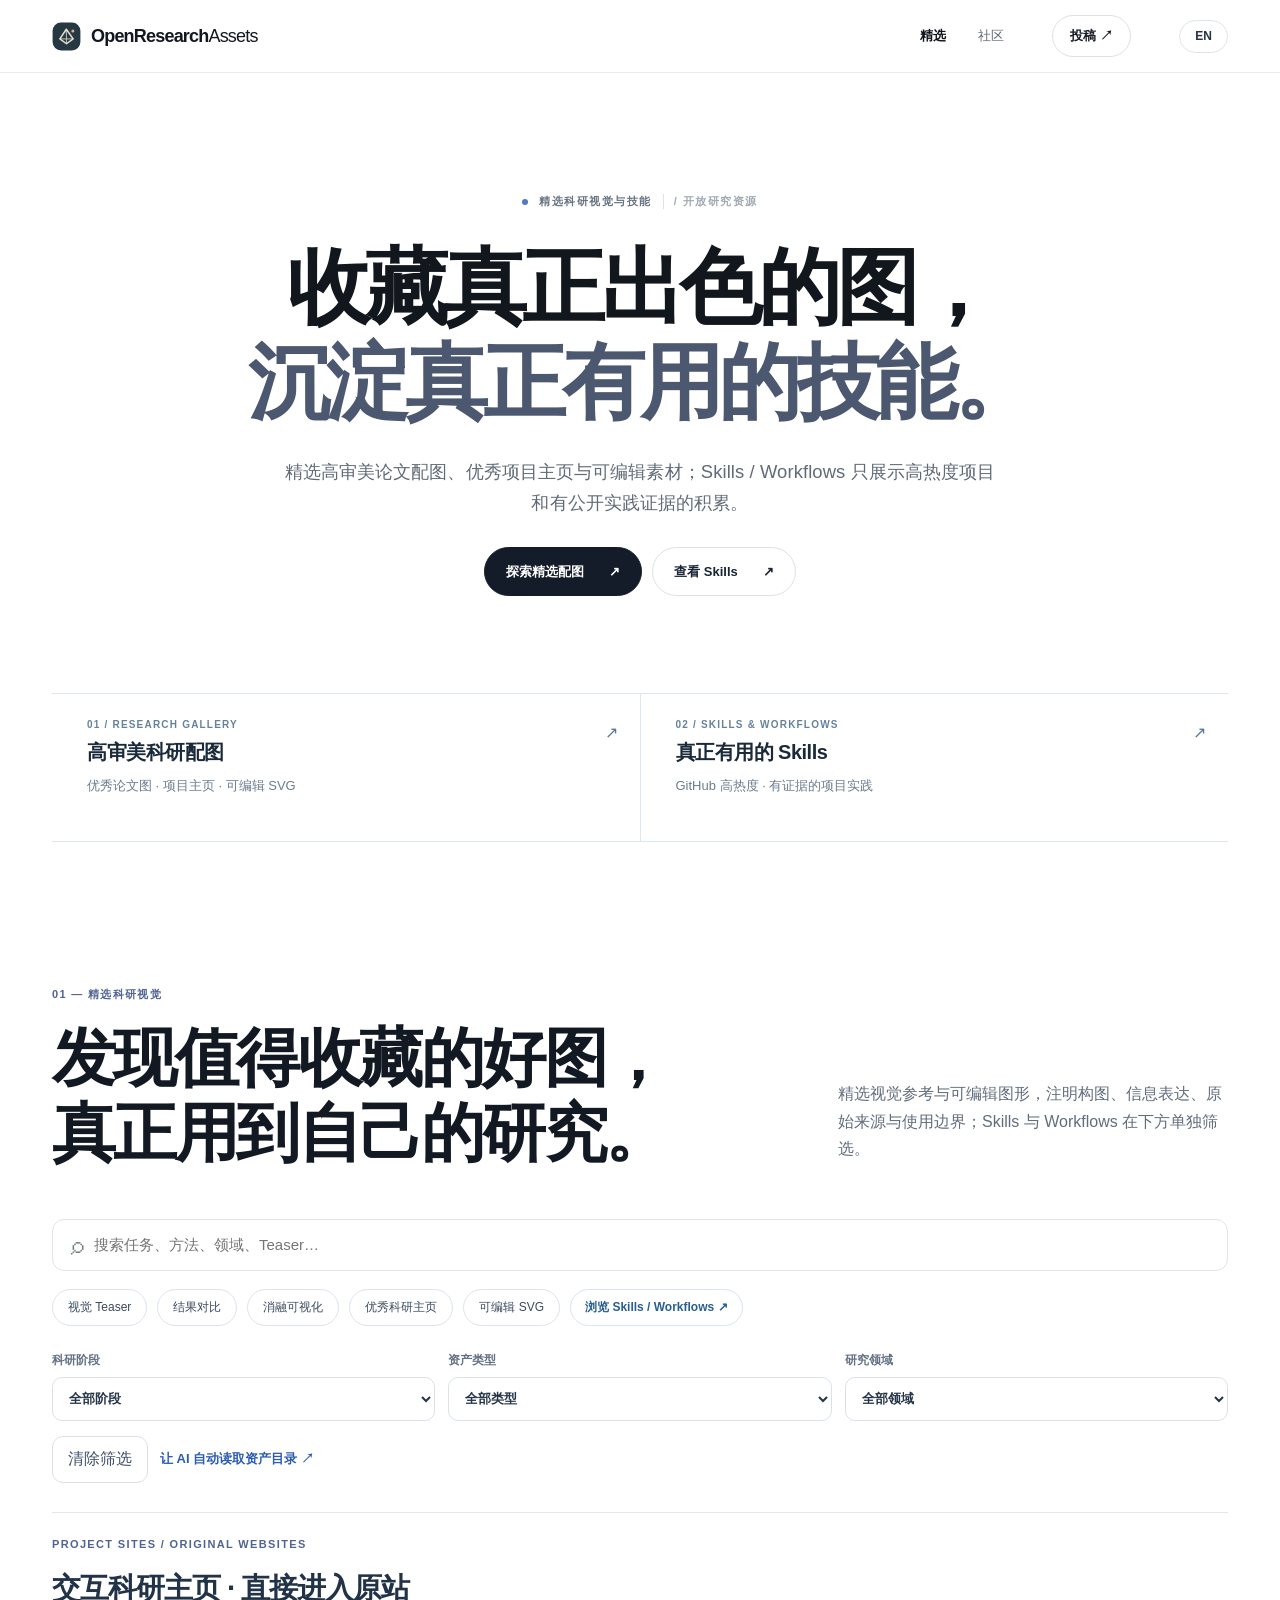
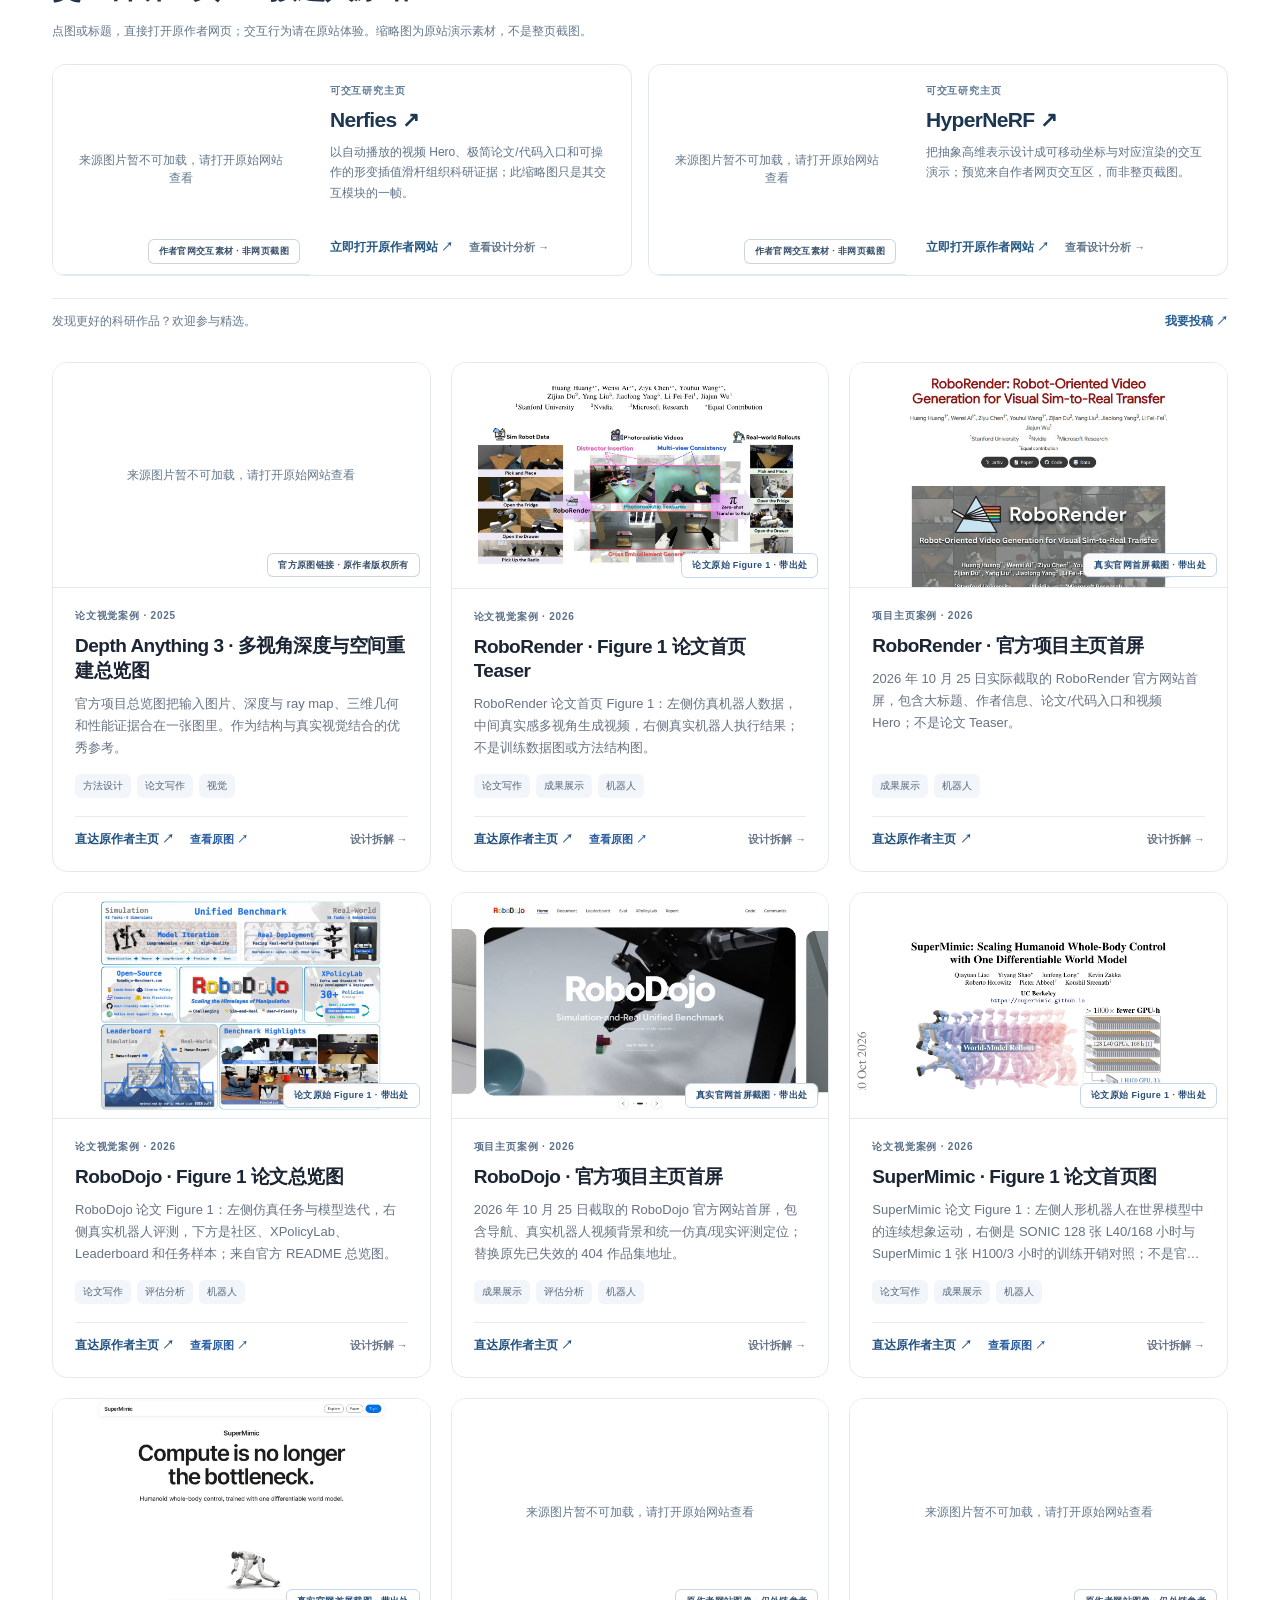
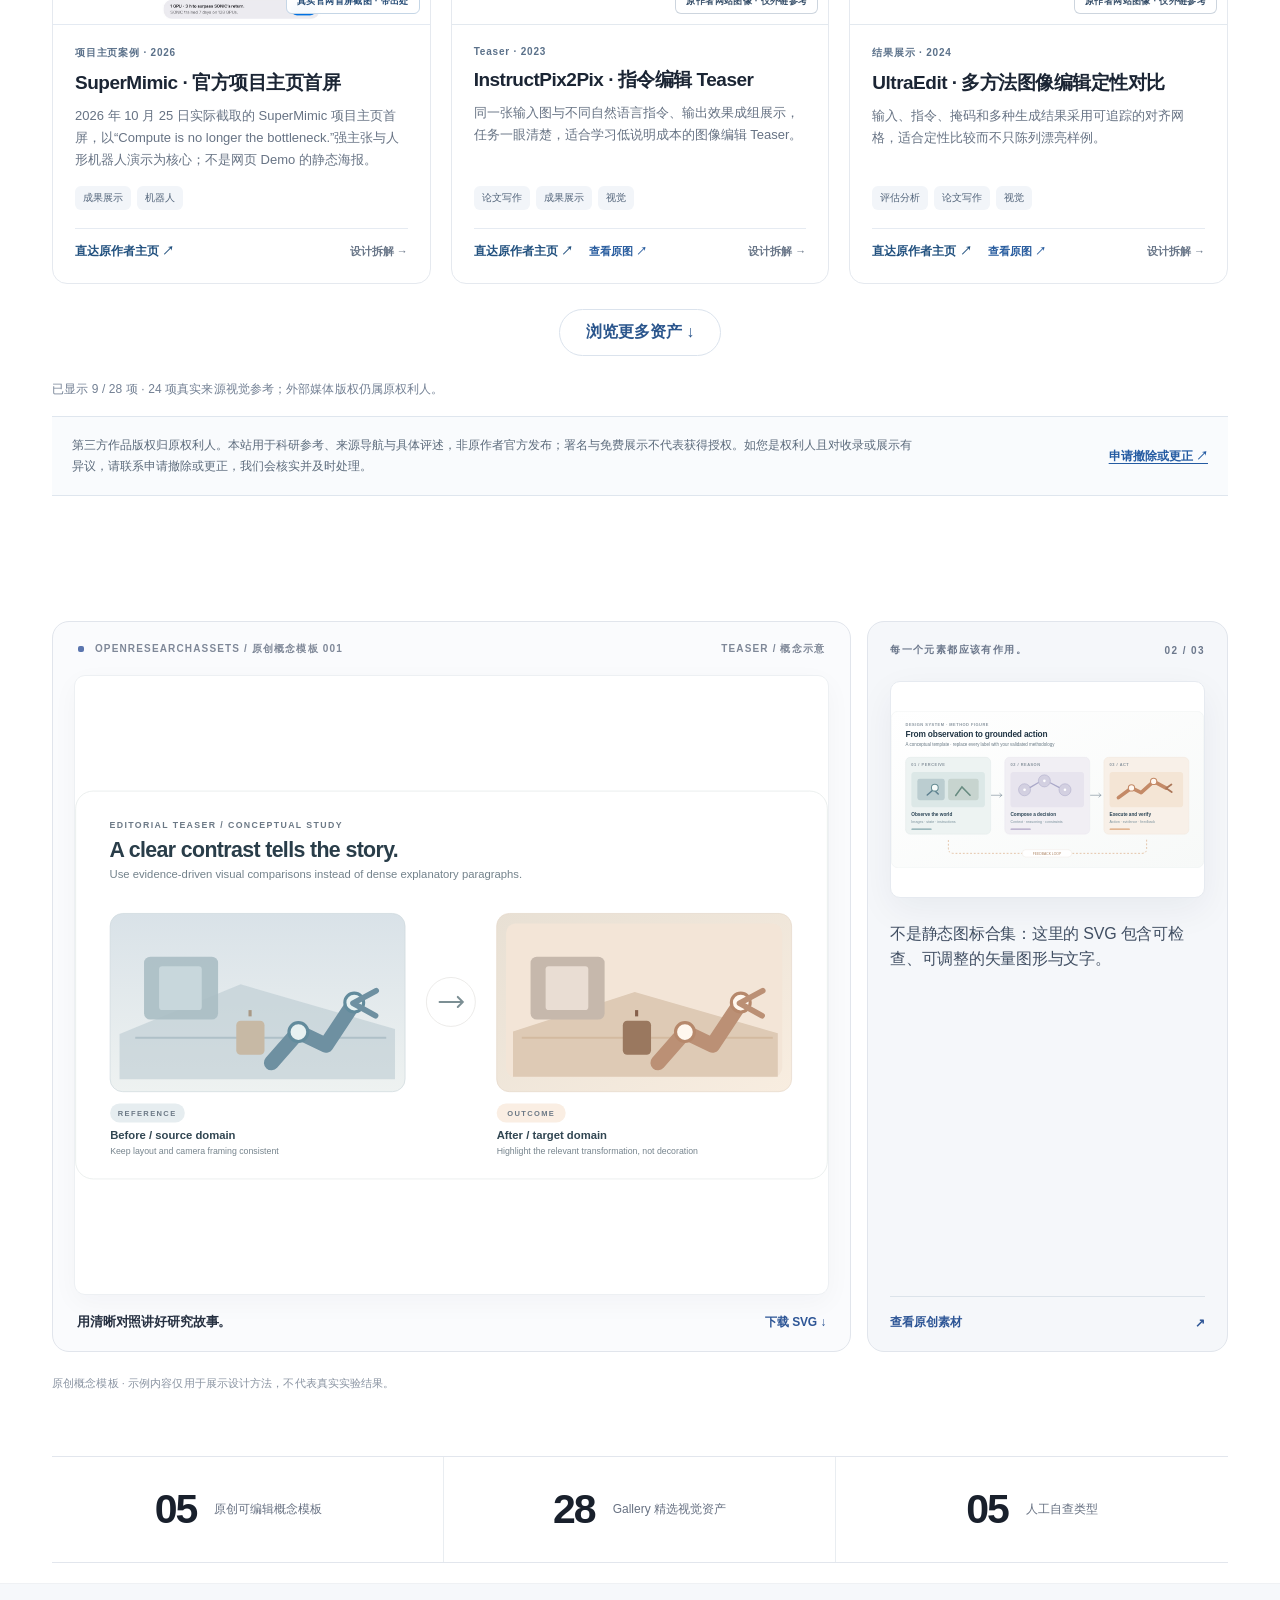
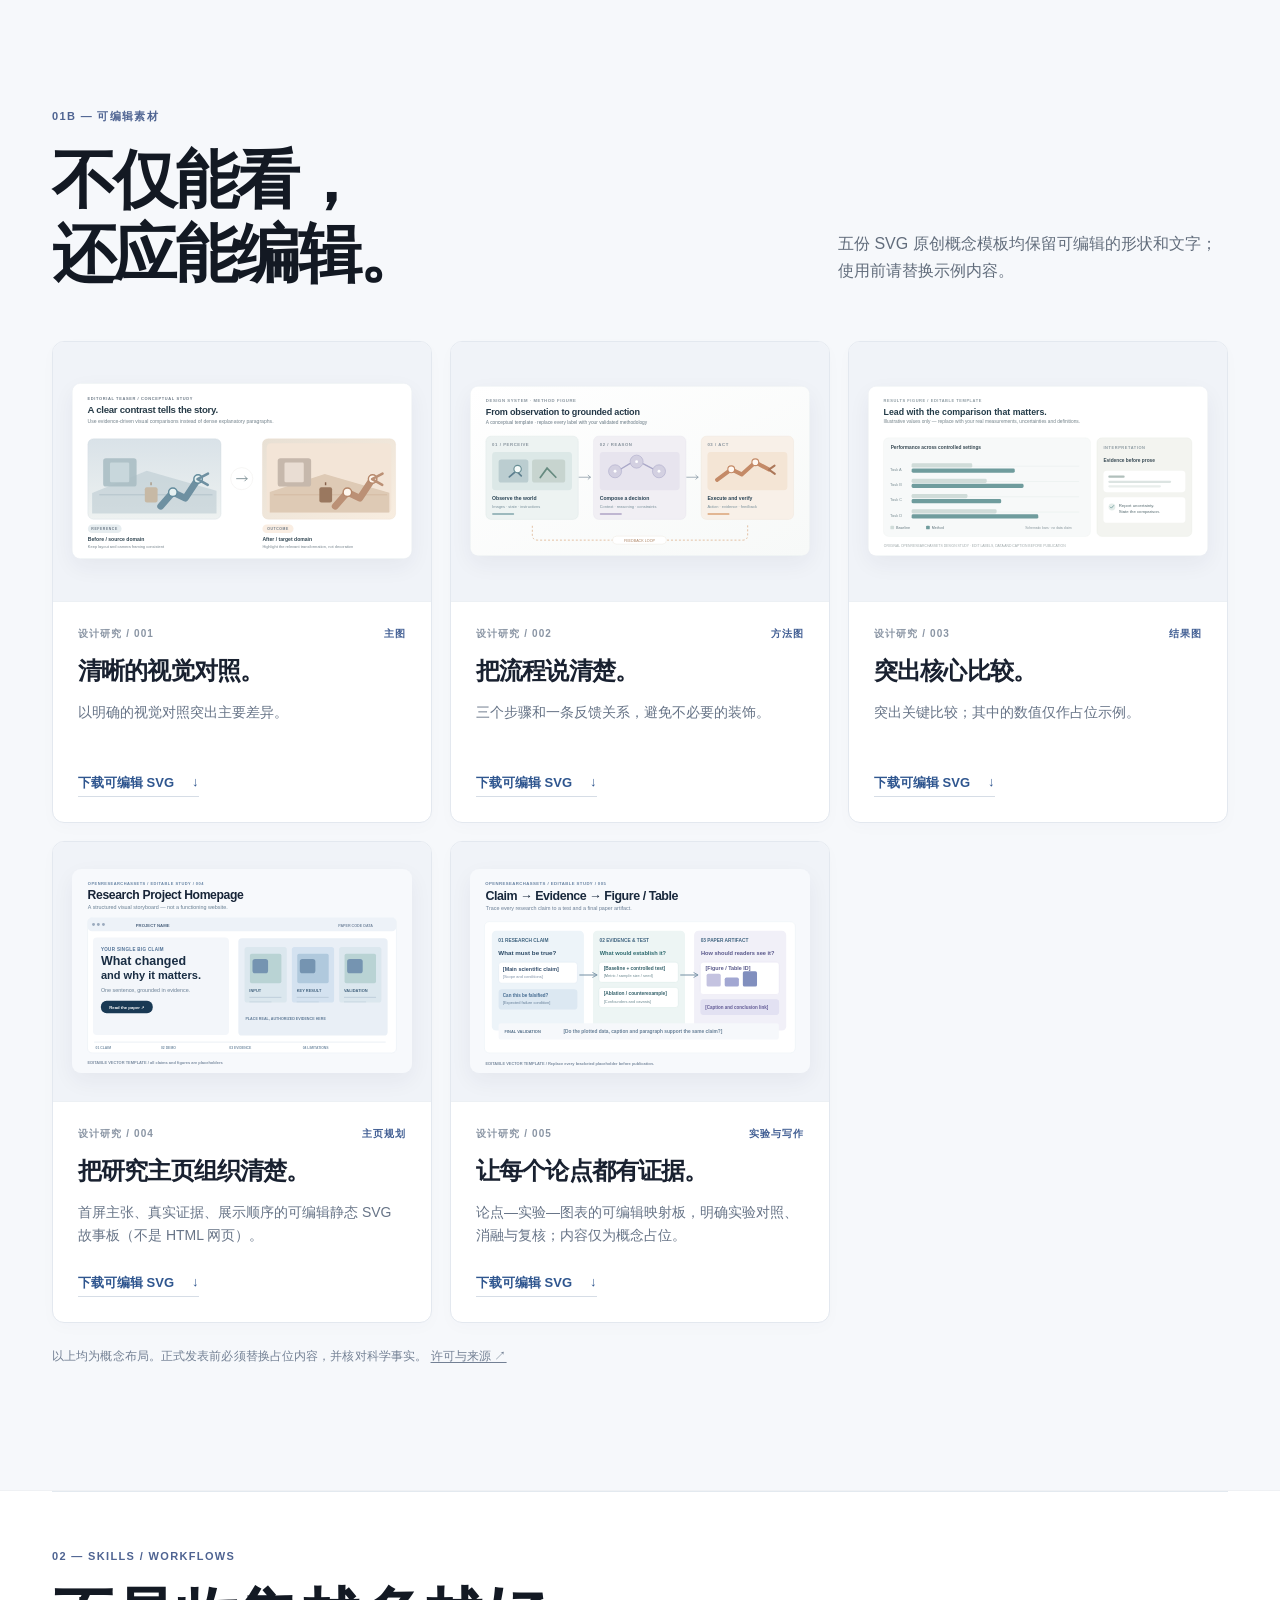
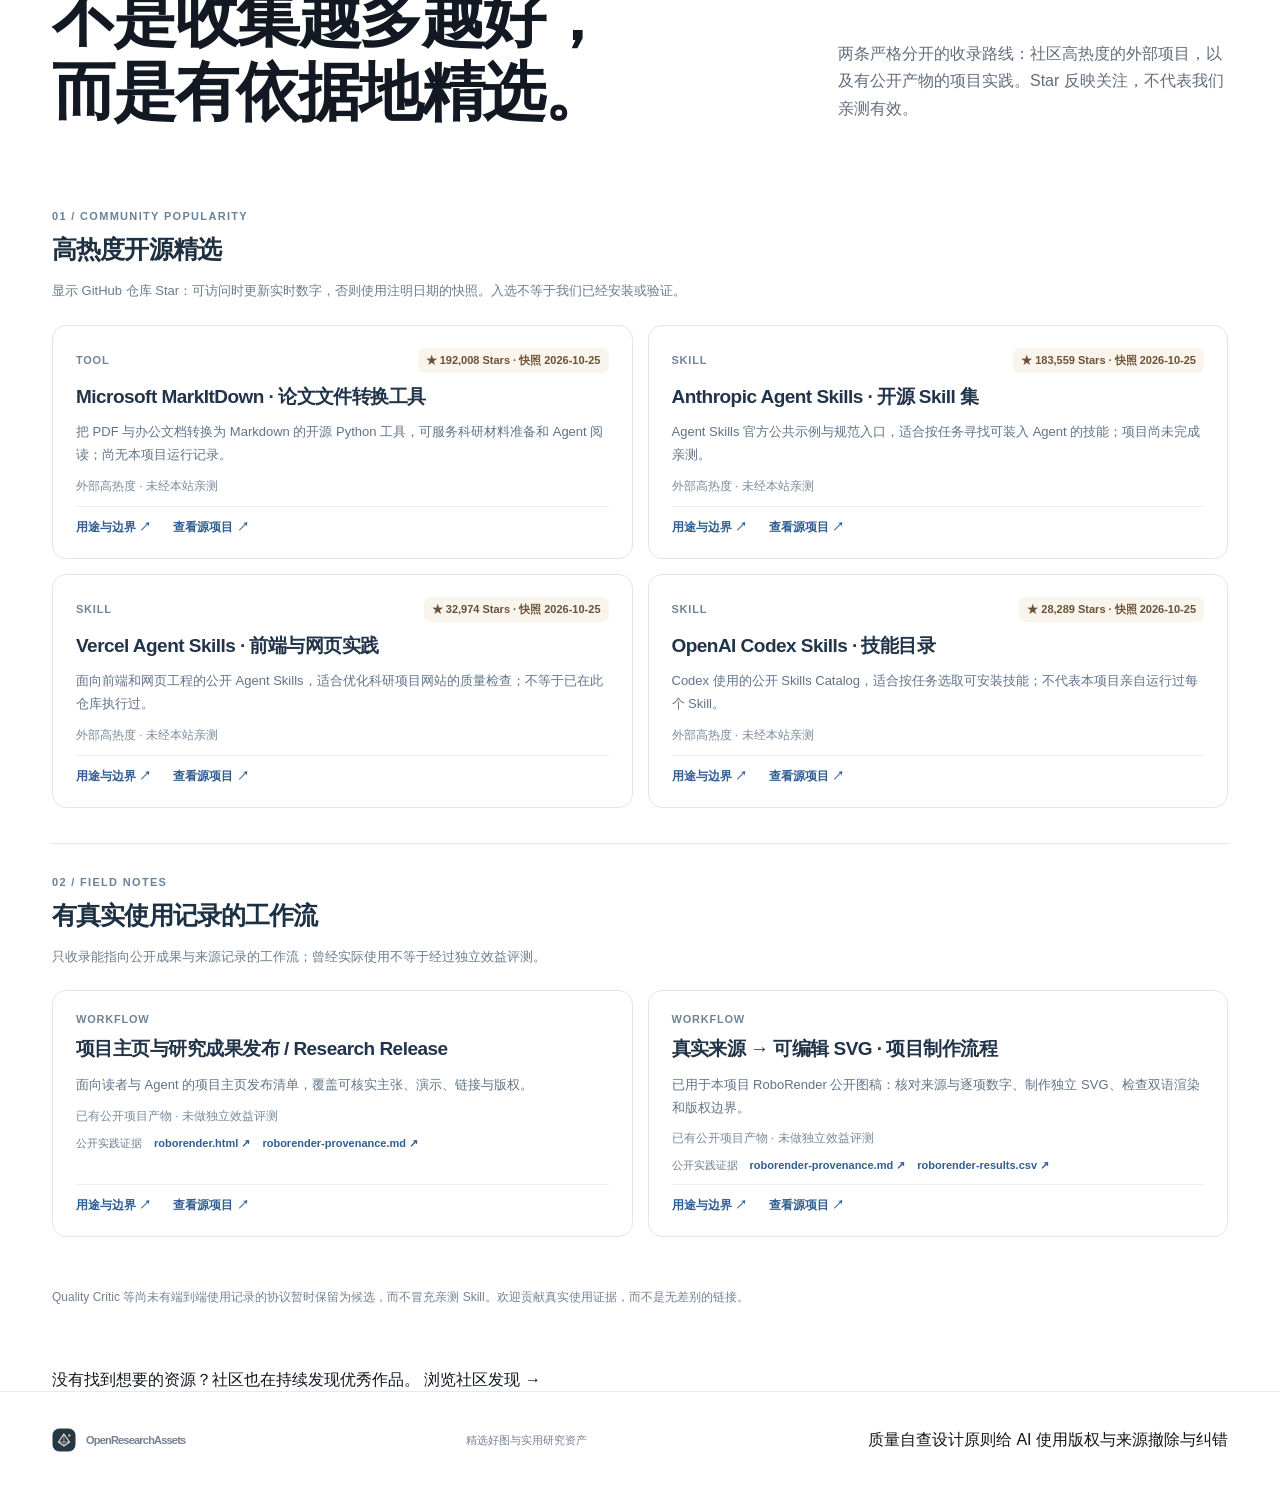
==== commit 0b0e1540: "refactor: group editable figures under Gallery, preserve assets, remove duplicate home marketing sec" ====
--- a/index.html
+++ b/index.html
@@ -29,7 +29,7 @@
 <a class="ora-main-path" href="#gallery"><span class="ora-path-num">01 / RESEARCH GALLERY</span><strong data-i18n-zh='["高审美科研配图"]' data-i18n-en='["Beautiful research visuals"]'>高审美科研配图</strong><span data-i18n-zh='["优秀论文图 · 项目主页 · 可编辑 SVG"]' data-i18n-en='["Remarkable figures · project sites · editable SVG"]'>优秀论文图 · 项目主页 · 可编辑 SVG</span><em>↗</em></a>
 <a class="ora-main-path" href="#skills"><span class="ora-path-num">02 / SKILLS &amp; WORKFLOWS</span><strong data-i18n-zh='["真正有用的 Skills"]' data-i18n-en='["Practical research skills"]'>真正有用的 Skills</strong><span data-i18n-zh='["GitHub 高热度 · 有证据的项目实践"]' data-i18n-en='["GitHub popularity · evidenced project practice"]'>GitHub 高热度 · 有证据的项目实践</span><em>↗</em></a>
 </section>
-<section class="ora-cross-community wrap" aria-label="Curated and Community"><span data-i18n-zh='["CURATED / 精选首页"]' data-i18n-en='["CURATED / EDITORIAL SELECTION"]'>CURATED / 精选首页</span><p data-i18n-zh='["这是经过编辑筛选的资源库。每个人也都能在 Community 直接分享新作品、获得点赞与反馈。"]' data-i18n-en='["This gallery is editorially selected. Everyone can also share discoveries and collect reactions in Community."]'>这是经过编辑筛选的资源库。每个人也都能在 Community 直接分享新作品、获得点赞与反馈。</p><a href="community.html" data-i18n-zh='["探索 Community →"]' data-i18n-en='["Explore Community →"]'>探索 Community →</a></section>
+
 <section class="section wrap" id="references"><span id="gallery" class="ora-hash-anchor" aria-hidden="true"></span>
 <div class="section-head"><div><p class="section-index" data-i18n-zh='["01 — 精选科研视觉"]' data-i18n-en='["01 — RESEARCH GALLERY"]'>01 — 科研资产检索</p>
 <h2 data-i18n-zh='["发现值得收藏的好图，","真正用到自己的研究。"]' data-i18n-en='["Find outstanding figures.","Make them your own."]'>找到好经验，<br/>真正用起来。</h2></div>
@@ -72,6 +72,16 @@
 <section aria-label="Current collection contents" class="evidence-bar wrap">
 <div><strong>05</strong><span data-i18n-en='["Original editable studies"]' data-i18n-zh='["原创可编辑概念模板"]'>原创可编辑概念模板</span></div><div><strong id="catalog-count">28</strong><span data-i18n-en='["Curated visual assets"]' data-i18n-zh='["Gallery 精选视觉资产"]'>已建立档案的科研资产</span></div><div><strong>05</strong><span data-i18n-en='["Research review formats"]' data-i18n-zh='["人工自查类型"]'>人工自查类型</span></div>
 </section>
+<section class="section collection-section" id="assets"><div class="wrap">
+<div class="section-head"><div><p class="section-index" data-i18n-en='["01B — EDITABLE ASSETS"]' data-i18n-zh='["01B — 可编辑素材"]'>01B — 可编辑素材</p><h2 data-i18n-en='["Designed to be","taken apart."]' data-i18n-zh='["不仅能看，","还应能编辑。"]'>不仅能看，<br/>还应能编辑。</h2></div><p data-i18n-en='["Beautiful is not enough if you cannot change it. Each original template is built from editable SVG shapes and text."]' data-i18n-zh='["五份 SVG 原创概念模板均保留可编辑的形状和文字；使用前请替换示例内容。"]'>五份 SVG 原创概念模板均保留可编辑的形状和文字；使用前请替换示例内容。</p></div>
+<div class="assets-grid">
+<article class="asset-card"><div class="asset-media cool"><img alt="Original sim-to-real visual comparison template" src="assets/templates/teaser-story.svg"/></div><div class="asset-body"><div class="asset-meta" data-i18n-en='["DESIGN STUDY / 001 "]' data-i18n-zh='["设计研究 / 001 "]'>设计研究 / 001 <span data-i18n-en='["TEASER"]' data-i18n-zh='["主图"]'>主图</span></div><h3 data-i18n-en='["Contrast, clearly."]' data-i18n-zh='["清晰的视觉对照。"]'>清晰的视觉对照。</h3><p data-i18n-en='["A composed visual comparison that leads the reader to the central difference."]' data-i18n-zh='["以明确的视觉对照突出主要差异。"]'>以明确的视觉对照突出主要差异。</p><a data-i18n-en='["Download editable SVG "]' data-i18n-zh='["下载可编辑 SVG "]' download="teaser-story.svg" href="assets/templates/teaser-story.svg">下载可编辑 SVG <span aria-hidden="true">↓</span></a></div></article>
+<article class="asset-card"><div class="asset-media blush"><img alt="Original three-stage scientific method diagram template" src="assets/templates/method-flow.svg"/></div><div class="asset-body"><div class="asset-meta" data-i18n-en='["DESIGN STUDY / 002 "]' data-i18n-zh='["设计研究 / 002 "]'>设计研究 / 002 <span data-i18n-en='["METHOD"]' data-i18n-zh='["方法图"]'>方法图</span></div><h3 data-i18n-en='["The method, distilled."]' data-i18n-zh='["把流程说清楚。"]'>把流程说清楚。</h3><p data-i18n-en='["Three distinct stages and one legible feedback loop. No decorative complexity."]' data-i18n-zh='["三个步骤和一条反馈关系，避免不必要的装饰。"]'>三个步骤和一条反馈关系，避免不必要的装饰。</p><a data-i18n-en='["Download editable SVG "]' data-i18n-zh='["下载可编辑 SVG "]' download="method-flow.svg" href="assets/templates/method-flow.svg">下载可编辑 SVG <span aria-hidden="true">↓</span></a></div></article>
+<article class="asset-card"><div class="asset-media beige"><img alt="Original illustrative results comparison chart template" src="assets/templates/results-panel.svg"/></div><div class="asset-body"><div class="asset-meta" data-i18n-en='["DESIGN STUDY / 003 "]' data-i18n-zh='["设计研究 / 003 "]'>设计研究 / 003 <span data-i18n-en='["RESULTS"]' data-i18n-zh='["结果图"]'>结果图</span></div><h3 data-i18n-en='["Evidence, in focus."]' data-i18n-zh='["突出核心比较。"]'>突出核心比较。</h3><p data-i18n-en='["Emphasize the comparison that matters. Values are placeholders, never real results."]' data-i18n-zh='["突出关键比较；其中的数值仅作占位示例。"]'>突出关键比较；其中的数值仅作占位示例。</p><a data-i18n-en='["Download editable SVG "]' data-i18n-zh='["下载可编辑 SVG "]' download="results-panel.svg" href="assets/templates/results-panel.svg">下载可编辑 SVG <span aria-hidden="true">↓</span></a></div></article>
+<article class="asset-card"><div class="asset-media cool"><img alt="Editable SVG storyboard for a research homepage; this is not deployable HTML." src="assets/templates/project-homepage-layout.svg"/></div><div class="asset-body"><div class="asset-meta" data-i18n-zh='["设计研究 / 004 "]' data-i18n-en='["DESIGN STUDY / 004 "]'>设计研究 / 004 <span data-i18n-zh='["主页规划"]' data-i18n-en='["HOMEPAGE"]'>主页规划</span></div><h3 data-i18n-zh='["把研究主页组织清楚。"]' data-i18n-en='["Give your project a story."]'>把研究主页组织清楚。</h3><p data-i18n-zh='["首屏主张、真实证据、展示顺序的可编辑静态 SVG 故事板（不是 HTML 网页）。"]' data-i18n-en='["Editable SVG storyboard for a research homepage; this is not deployable HTML."]'>首屏主张、真实证据、展示顺序的可编辑静态 SVG 故事板（不是 HTML 网页）。</p><a data-i18n-zh='["下载可编辑 SVG "]' data-i18n-en='["Download editable SVG "]' download="project-homepage-layout.svg" href="assets/templates/project-homepage-layout.svg">下载可编辑 SVG <span aria-hidden="true">↓</span></a></div></article>
+<article class="asset-card"><div class="asset-media blush"><img alt="Editable claim-to-test-to-figure map. Replace every illustrative placeholder." src="assets/templates/claim-evidence-map.svg"/></div><div class="asset-body"><div class="asset-meta" data-i18n-zh='["设计研究 / 005 "]' data-i18n-en='["DESIGN STUDY / 005 "]'>设计研究 / 005 <span data-i18n-zh='["实验与写作"]' data-i18n-en='["CLAIM / EVIDENCE"]'>实验与写作</span></div><h3 data-i18n-zh='["让每个论点都有证据。"]' data-i18n-en='["Make every claim accountable."]'>让每个论点都有证据。</h3><p data-i18n-zh='["论点—实验—图表的可编辑映射板，明确实验对照、消融与复核；内容仅为概念占位。"]' data-i18n-en='["Editable claim-to-test-to-figure map. Replace every illustrative placeholder."]'>论点—实验—图表的可编辑映射板，明确实验对照、消融与复核；内容仅为概念占位。</p><a data-i18n-zh='["下载可编辑 SVG "]' data-i18n-en='["Download editable SVG "]' download="claim-evidence-map.svg" href="assets/templates/claim-evidence-map.svg">下载可编辑 SVG <span aria-hidden="true">↓</span></a></div></article>
+</div><p class="license-note" data-i18n-en='["Original conceptual layouts. Replace all placeholders and validate scientific claims before publication. "]' data-i18n-zh='["以上均为概念布局。正式发表前必须替换占位内容，并核对科学事实。 "]'>以上均为概念布局。正式发表前必须替换占位内容，并核对科学事实。 <a data-i18n-en='["Licensing and attribution ↗"]' data-i18n-zh='["许可与来源 ↗"]' href="docs/ASSET_POLICY.md">许可与来源 ↗</a></p>
+</div></section>
 <section class="section wrap ora-skills" id="skills" aria-labelledby="ora-skills-heading">
 <div class="section-head"><div><p class="section-index">02 — SKILLS / WORKFLOWS</p>
 <h2 id="ora-skills-heading" data-i18n-zh='["不是收集越多越好，","而是有依据地精选。"]' data-i18n-en='["Not more skills.","Better selections."]'>不是收集越多越好，<br/>而是有依据地精选。</h2></div>
@@ -86,21 +96,7 @@
 <div class="ora-skill-list" id="practice-skills"><p class="empty-state">加载实践积累…</p></div></div>
 <p class="ora-skill-footer" data-i18n-zh='["Quality Critic 等尚未有端到端使用记录的协议暂时保留为候选，而不冒充亲测 Skill。欢迎贡献真实使用证据，而不是无差别的链接。"]' data-i18n-en='["Unvalidated protocols such as Quality Critic remain candidates, not firsthand-tested skills. Contribute usage evidence rather than indiscriminate links."]'>Quality Critic 等尚未有端到端使用记录的协议暂时保留为候选，而不冒充亲测 Skill。欢迎贡献真实使用证据，而不是无差别的链接。</p>
 </section>
-<section class="section collection-section" id="assets"><div class="wrap">
-<div class="section-head"><div><p class="section-index" data-i18n-en='["01B — EDITABLE ASSETS"]' data-i18n-zh='["01B — 可编辑素材"]'>03 — 原创素材</p><h2 data-i18n-en='["Designed to be","taken apart."]' data-i18n-zh='["不仅能看，","还应能编辑。"]'>不仅能看，<br/>还应能编辑。</h2></div><p data-i18n-en='["Beautiful is not enough if you cannot change it. Each original template is built from editable SVG shapes and text."]' data-i18n-zh='["五份 SVG 原创概念模板均保留可编辑的形状和文字；使用前请替换示例内容。"]'>五份 SVG 原创概念模板均保留可编辑的形状和文字；使用前请替换示例内容。</p></div>
-<div class="assets-grid">
-<article class="asset-card"><div class="asset-media cool"><img alt="Original sim-to-real visual comparison template" src="assets/templates/teaser-story.svg"/></div><div class="asset-body"><div class="asset-meta" data-i18n-en='["DESIGN STUDY / 001 "]' data-i18n-zh='["设计研究 / 001 "]'>设计研究 / 001 <span data-i18n-en='["TEASER"]' data-i18n-zh='["主图"]'>主图</span></div><h3 data-i18n-en='["Contrast, clearly."]' data-i18n-zh='["清晰的视觉对照。"]'>清晰的视觉对照。</h3><p data-i18n-en='["A composed visual comparison that leads the reader to the central difference."]' data-i18n-zh='["以明确的视觉对照突出主要差异。"]'>以明确的视觉对照突出主要差异。</p><a data-i18n-en='["Download editable SVG "]' data-i18n-zh='["下载可编辑 SVG "]' download="teaser-story.svg" href="assets/templates/teaser-story.svg">下载可编辑 SVG <span aria-hidden="true">↓</span></a></div></article>
-<article class="asset-card"><div class="asset-media blush"><img alt="Original three-stage scientific method diagram template" src="assets/templates/method-flow.svg"/></div><div class="asset-body"><div class="asset-meta" data-i18n-en='["DESIGN STUDY / 002 "]' data-i18n-zh='["设计研究 / 002 "]'>设计研究 / 002 <span data-i18n-en='["METHOD"]' data-i18n-zh='["方法图"]'>方法图</span></div><h3 data-i18n-en='["The method, distilled."]' data-i18n-zh='["把流程说清楚。"]'>把流程说清楚。</h3><p data-i18n-en='["Three distinct stages and one legible feedback loop. No decorative complexity."]' data-i18n-zh='["三个步骤和一条反馈关系，避免不必要的装饰。"]'>三个步骤和一条反馈关系，避免不必要的装饰。</p><a data-i18n-en='["Download editable SVG "]' data-i18n-zh='["下载可编辑 SVG "]' download="method-flow.svg" href="assets/templates/method-flow.svg">下载可编辑 SVG <span aria-hidden="true">↓</span></a></div></article>
-<article class="asset-card"><div class="asset-media beige"><img alt="Original illustrative results comparison chart template" src="assets/templates/results-panel.svg"/></div><div class="asset-body"><div class="asset-meta" data-i18n-en='["DESIGN STUDY / 003 "]' data-i18n-zh='["设计研究 / 003 "]'>设计研究 / 003 <span data-i18n-en='["RESULTS"]' data-i18n-zh='["结果图"]'>结果图</span></div><h3 data-i18n-en='["Evidence, in focus."]' data-i18n-zh='["突出核心比较。"]'>突出核心比较。</h3><p data-i18n-en='["Emphasize the comparison that matters. Values are placeholders, never real results."]' data-i18n-zh='["突出关键比较；其中的数值仅作占位示例。"]'>突出关键比较；其中的数值仅作占位示例。</p><a data-i18n-en='["Download editable SVG "]' data-i18n-zh='["下载可编辑 SVG "]' download="results-panel.svg" href="assets/templates/results-panel.svg">下载可编辑 SVG <span aria-hidden="true">↓</span></a></div></article>
-<article class="asset-card"><div class="asset-media cool"><img alt="Editable SVG storyboard for a research homepage; this is not deployable HTML." src="assets/templates/project-homepage-layout.svg"/></div><div class="asset-body"><div class="asset-meta" data-i18n-zh='["设计研究 / 004 "]' data-i18n-en='["DESIGN STUDY / 004 "]'>设计研究 / 004 <span data-i18n-zh='["主页规划"]' data-i18n-en='["HOMEPAGE"]'>主页规划</span></div><h3 data-i18n-zh='["把研究主页组织清楚。"]' data-i18n-en='["Give your project a story."]'>把研究主页组织清楚。</h3><p data-i18n-zh='["首屏主张、真实证据、展示顺序的可编辑静态 SVG 故事板（不是 HTML 网页）。"]' data-i18n-en='["Editable SVG storyboard for a research homepage; this is not deployable HTML."]'>首屏主张、真实证据、展示顺序的可编辑静态 SVG 故事板（不是 HTML 网页）。</p><a data-i18n-zh='["下载可编辑 SVG "]' data-i18n-en='["Download editable SVG "]' download="project-homepage-layout.svg" href="assets/templates/project-homepage-layout.svg">下载可编辑 SVG <span aria-hidden="true">↓</span></a></div></article>
-<article class="asset-card"><div class="asset-media blush"><img alt="Editable claim-to-test-to-figure map. Replace every illustrative placeholder." src="assets/templates/claim-evidence-map.svg"/></div><div class="asset-body"><div class="asset-meta" data-i18n-zh='["设计研究 / 005 "]' data-i18n-en='["DESIGN STUDY / 005 "]'>设计研究 / 005 <span data-i18n-zh='["实验与写作"]' data-i18n-en='["CLAIM / EVIDENCE"]'>实验与写作</span></div><h3 data-i18n-zh='["让每个论点都有证据。"]' data-i18n-en='["Make every claim accountable."]'>让每个论点都有证据。</h3><p data-i18n-zh='["论点—实验—图表的可编辑映射板，明确实验对照、消融与复核；内容仅为概念占位。"]' data-i18n-en='["Editable claim-to-test-to-figure map. Replace every illustrative placeholder."]'>论点—实验—图表的可编辑映射板，明确实验对照、消融与复核；内容仅为概念占位。</p><a data-i18n-zh='["下载可编辑 SVG "]' data-i18n-en='["Download editable SVG "]' download="claim-evidence-map.svg" href="assets/templates/claim-evidence-map.svg">下载可编辑 SVG <span aria-hidden="true">↓</span></a></div></article>
-</div><p class="license-note" data-i18n-en='["Original conceptual layouts. Replace all placeholders and validate scientific claims before publication. "]' data-i18n-zh='["以上均为概念布局。正式发表前必须替换占位内容，并核对科学事实。 "]'>以上均为概念布局。正式发表前必须替换占位内容，并核对科学事实。 <a data-i18n-en='["Licensing and attribution ↗"]' data-i18n-zh='["许可与来源 ↗"]' href="docs/ASSET_POLICY.md">许可与来源 ↗</a></p>
-</div></section>
-<section class="quality-feature" id="philosophy"><div class="wrap quality-layout">
-<div class="quality-copy"><p class="section-index" data-i18n-en='["03 — QUALITY REVIEW"]' data-i18n-zh='["03 — 人工质量自查"]'>04 — 人工质量自查</p><h2 data-i18n-en='["Find the flaw.","Refine the idea."]' data-i18n-zh='["先发现问题，","再改进表达。"]'>先发现问题，<br/>再改进表达。</h2><p data-i18n-en='["Aesthetic polish cannot rescue an inaccurate figure. Our first tool helps authors review visual clarity, scientific faithfulness, and publication readiness — locally, without uploading a manuscript."]' data-i18n-zh='["漂亮不能替代正确。使用本地人工检查清单，检查科研图表的科学一致性、信息层次和最终排版，无需上传论文。"]'>漂亮不能替代正确。使用本地人工检查清单，检查科研图表的科学一致性、信息层次和最终排版，无需上传论文。</p><div class="quality-actions"><a class="btn light-btn" data-i18n-en='["Open Quality Critic "]' data-i18n-zh='["打开质量自查 "]' href="quality.html">打开质量自查 <span aria-hidden="true">↗</span></a></div><p class="feature-disclosure" data-i18n-en='["First edition: a guided manual checklist, not an automatic AI judge."]' data-i18n-zh='["当前版本：人工勾选检查清单，不会自动分析图片或论文。"]'>当前版本：人工勾选检查清单，不会自动分析图片或论文。</p></div>
-<div class="standard-list"><div><span>01</span><strong data-i18n-en='["Scientifically faithful"]' data-i18n-zh='["科学内容可靠"]'>科学内容可靠</strong><small data-i18n-en='["Every label, axis and claim must reflect the evidence."]' data-i18n-zh='["标签、数值、对比和结论必须有证据支持。"]'>标签、数值、对比和结论必须有证据支持。</small></div><div><span>02</span><strong data-i18n-en='["Understandable at a glance"]' data-i18n-zh='["一眼看懂重点"]'>一眼看懂重点</strong><small data-i18n-en='["A clear narrative before more visual detail."]' data-i18n-zh='["先让读者理解核心信息，再考虑增加细节。"]'>先让读者理解核心信息，再考虑增加细节。</small></div><div><span>03</span><strong data-i18n-en='["Purposefully beautiful"]' data-i18n-zh='["为表达而设计"]'>为表达而设计</strong><small data-i18n-en='["Contrast, typography and space that serve the idea."]' data-i18n-zh='["用排版、留白和对比帮助传达内容。"]'>用排版、留白和对比帮助传达内容。</small></div><div><span>04</span><strong data-i18n-en='["Ready for the final page"]' data-i18n-zh='["适应最终版面"]'>适应最终版面</strong><small data-i18n-en='["Evaluate where it appears in the actual paper."]' data-i18n-zh='["在实际论文 PDF 中检查可读性。"]'>在实际论文 PDF 中检查可读性。</small></div></div>
-</div></section>
-<section class="section wrap invitation" id="join"><p class="section-index" data-i18n-en='["04 — OPEN CONTRIBUTION"]' data-i18n-zh='["04 — 开放共建"]'>05 — 开放共建</p><h2 data-i18n-en='["Better research","is made together."]' data-i18n-zh='["好的科研表达","值得共同打磨。"]'>好的科研表达<br/>值得共同打磨。</h2><p data-i18n-en='["Contribute an exceptional reference, a truly editable original asset, or a stronger quality-review principle. Quality first, always."]' data-i18n-zh='["欢迎贡献经过验证的优质参考、原创可编辑素材，或改进质量检查规范。"]'>欢迎贡献经过验证的优质参考、原创可编辑素材，或改进质量检查规范。</p><div class="hero-actions"><a class="btn primary" data-i18n-en='["Contribute to the project "]' data-i18n-zh='["参与项目 "]' href="contribute.html">参与项目 <span aria-hidden="true">↗</span></a><a class="btn muted" data-i18n-en='["Our design principles "]' data-i18n-zh='["了解设计原则 "]' href="principles.html">了解设计原则 <span aria-hidden="true">↗</span></a></div><p class="micro-note" data-i18n-en='["Curated with care. Published with attribution. Free to explore."]' data-i18n-zh='["认真筛选 · 清晰注明来源 · 免费浏览"]'>认真筛选 · 清晰注明来源 · 免费浏览</p></section>
+<aside class="ora-curated-community-note wrap" aria-label="Community contributions"><span data-i18n-zh='["没有找到想要的资源？社区也在持续发现优秀作品。"]' data-i18n-en='["Looking for something else? Discover new work from the community."]'>没有找到想要的资源？社区也在持续发现优秀作品。</span> <a href="community.html" data-i18n-zh='["浏览社区发现 →"]' data-i18n-en='["Explore Community →"]'>浏览社区发现 →</a></aside>
 </main>
 <footer class="footer"><div class="wrap footer-inner"><a class="brand" href="#top"><img alt="" height="24" src="assets/mark.svg" width="24"/>OpenResearchAssets</a><span data-i18n-en='["Craft better research. · Independent open project · 2026"]' data-i18n-zh='["让科研表达更出色 · 独立开放项目 · 2026"]'>让科研表达更出色 · 独立开放项目 · 2026</span><a data-i18n-en='["Licensing ↗"]' data-i18n-zh='["许可说明 ↗"]' href="docs/ASSET_POLICY.md">许可说明 ↗</a><a class="ora-rights-footer" href="https://github.com/OpenResearchAssets/openresearchassets.github.io/issues/new?template=asset-removal.yml" target="_blank" rel="noopener noreferrer" data-i18n-zh='["素材撤除 ↗"]' data-i18n-en='["Content removal ↗"]'>素材撤除 ↗</a></div></footer>
 <script src="js/i18n.js"></script><script src="js/catalog.js"></script><script src="js/navigation.js"></script>
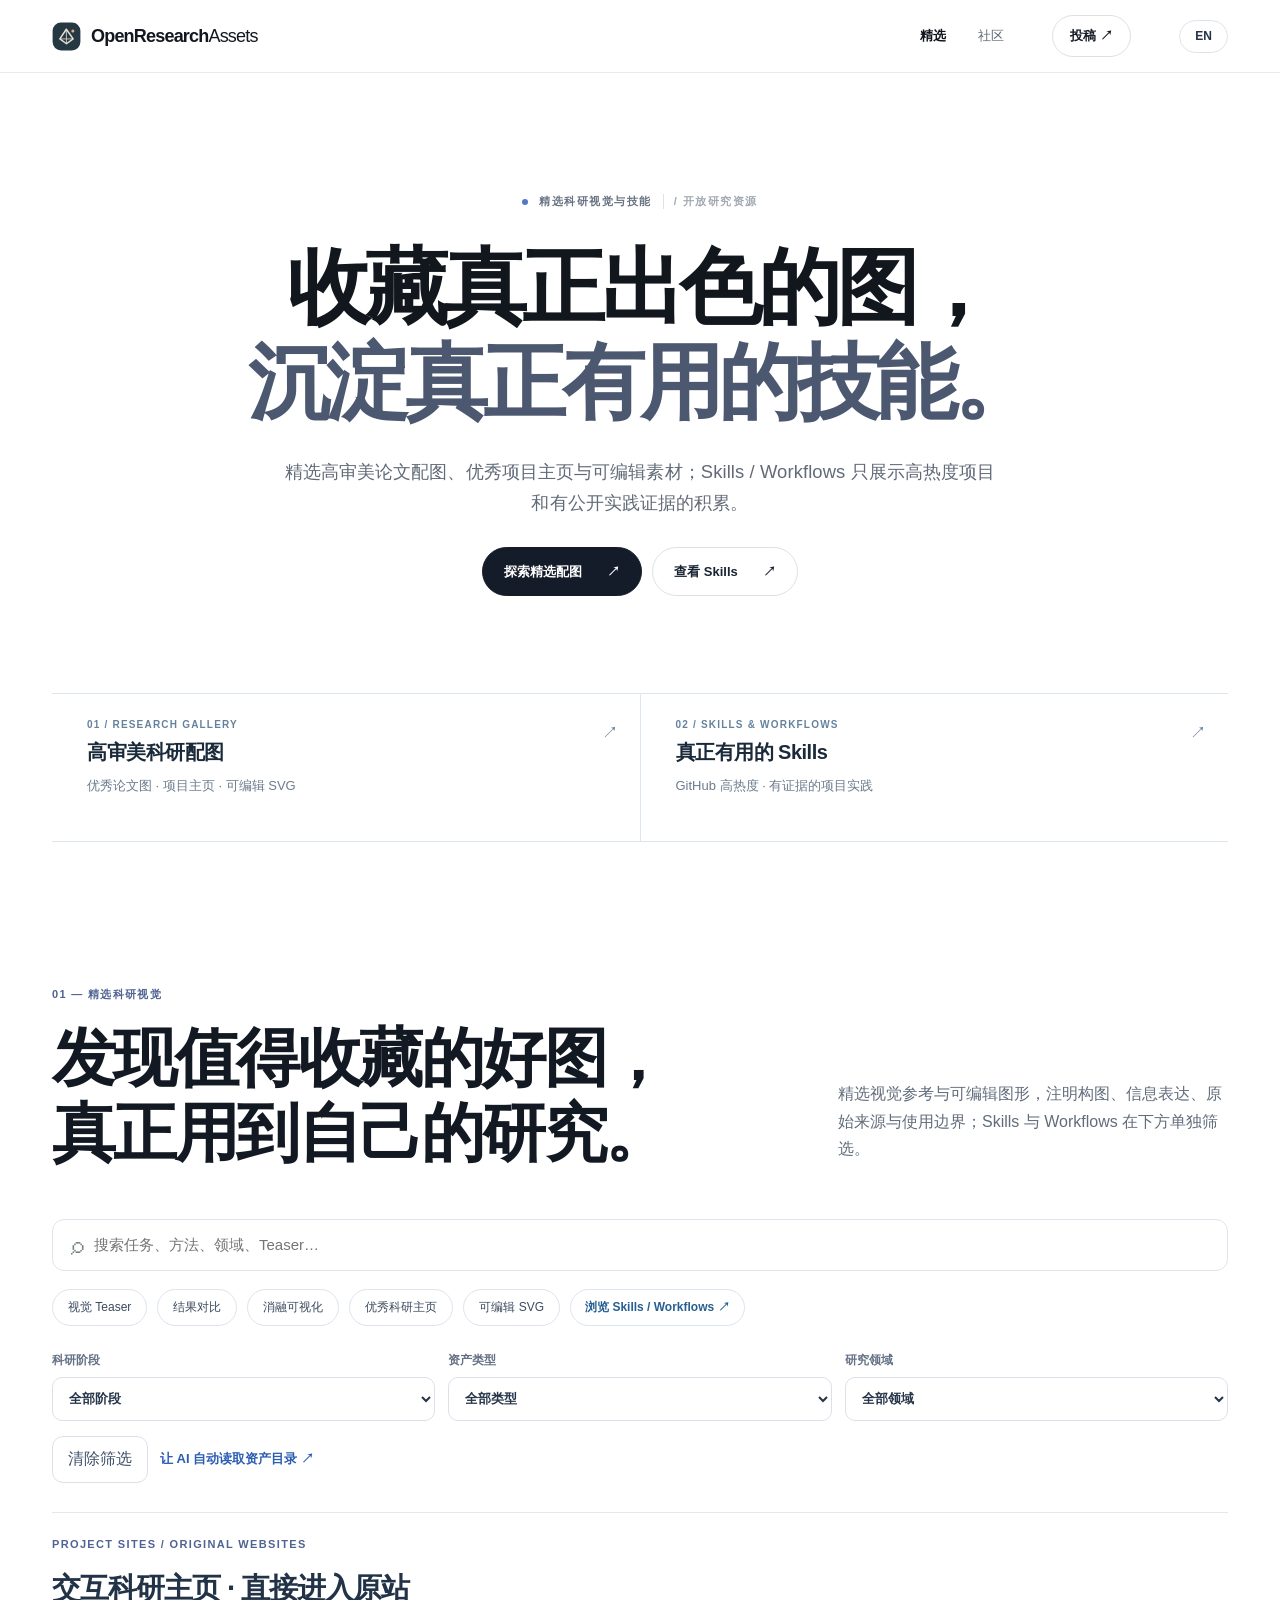
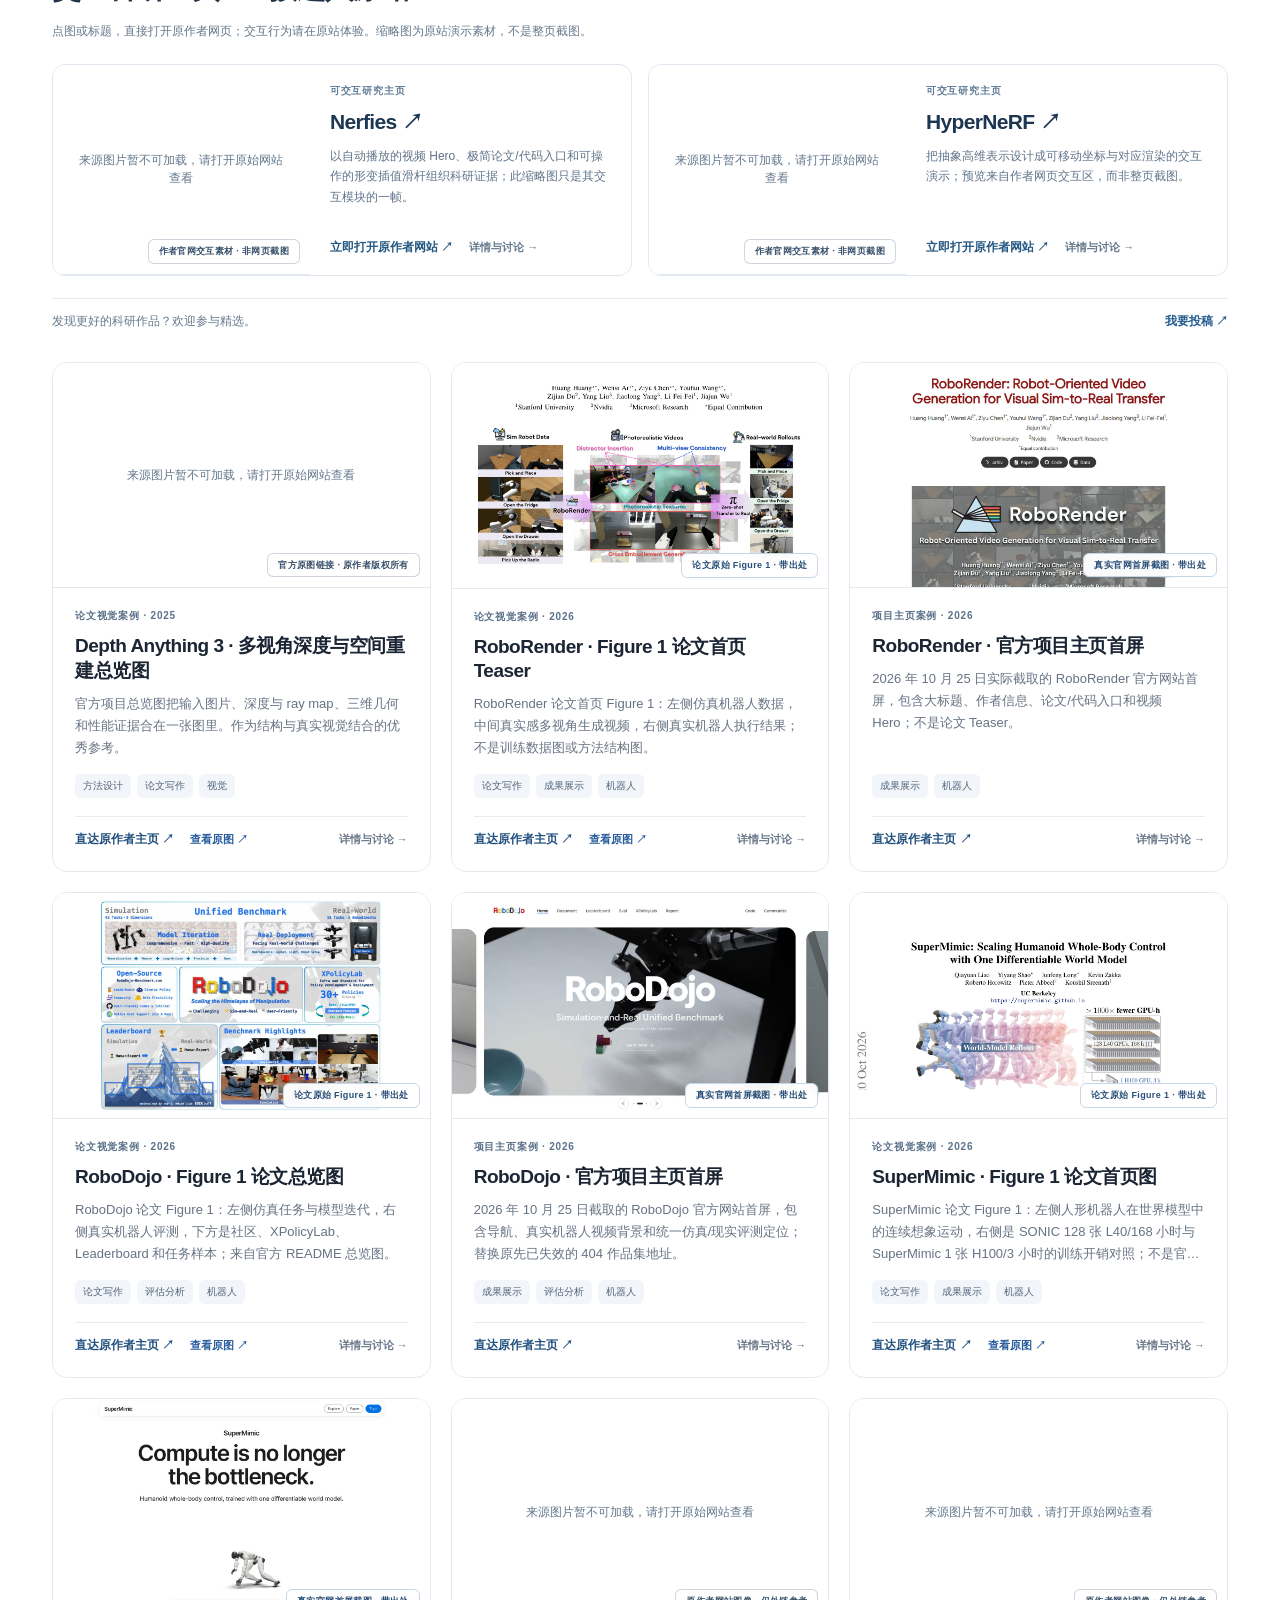
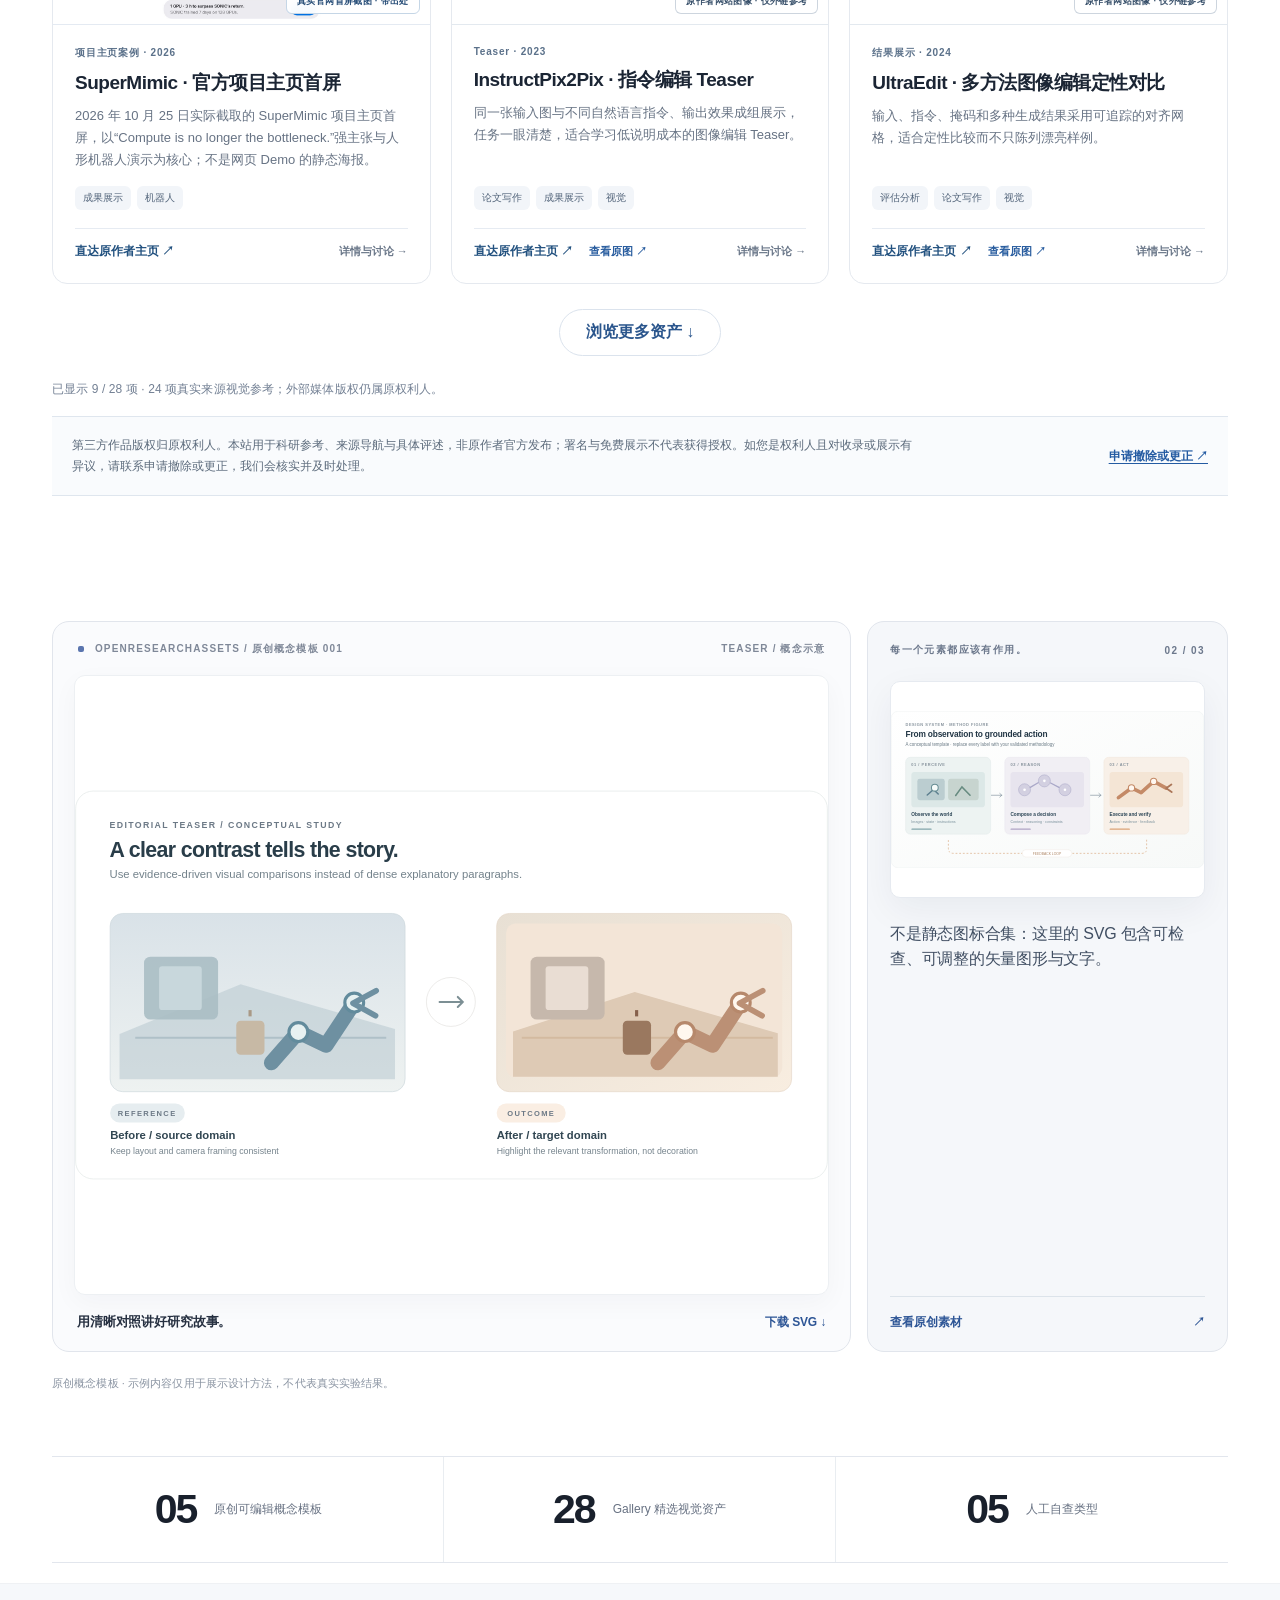
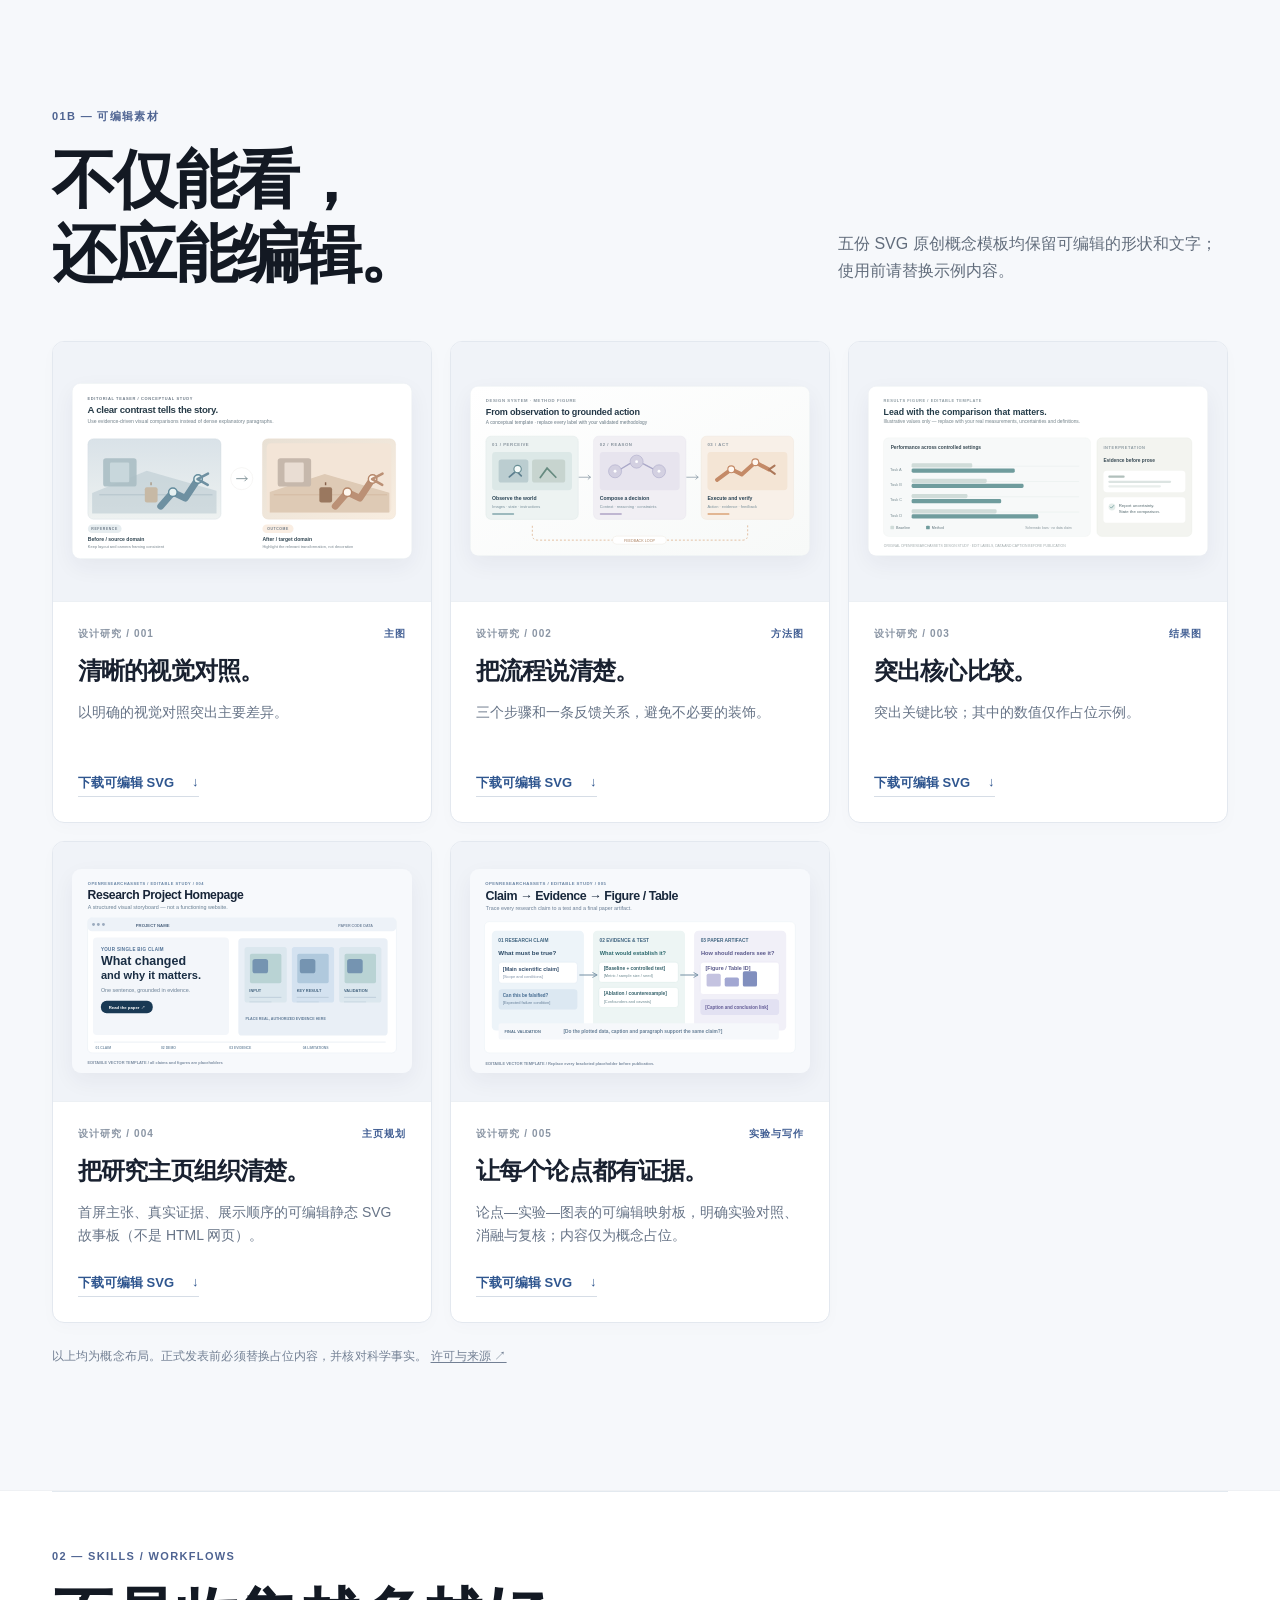
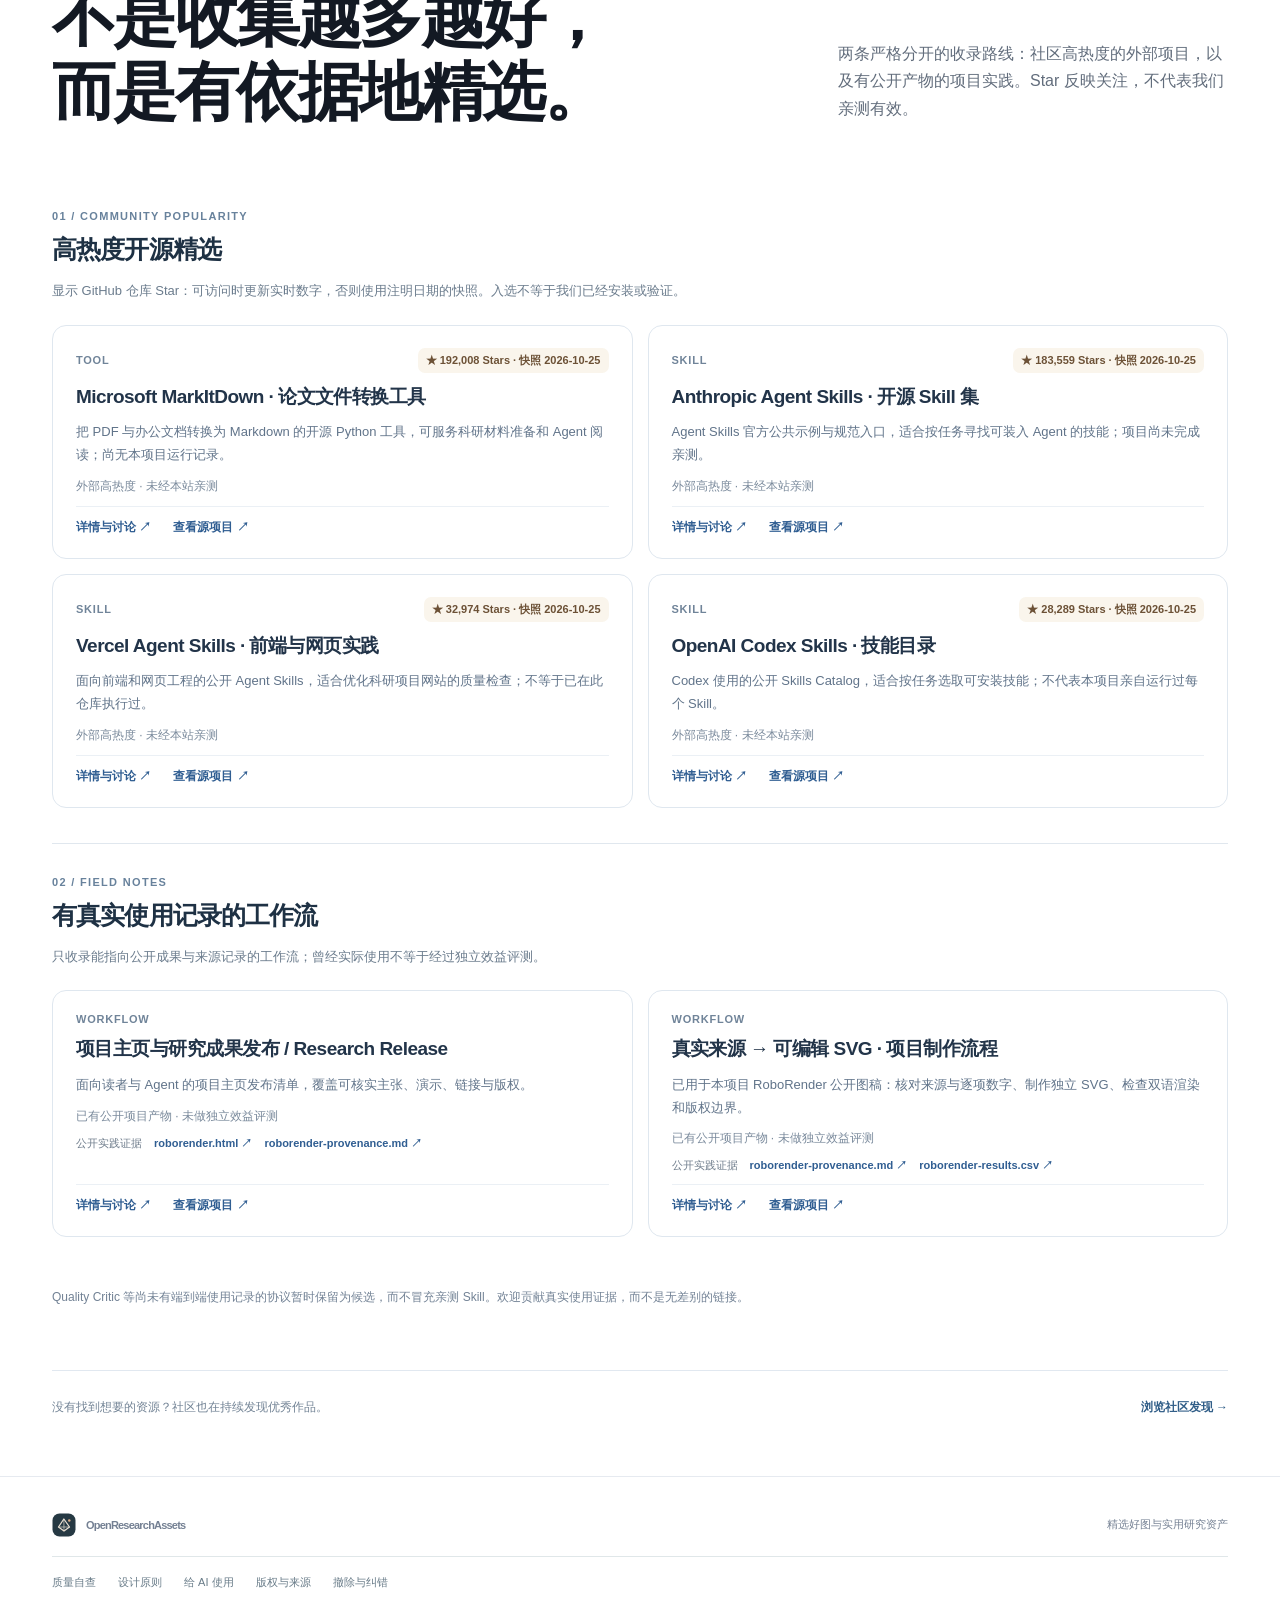
==== commit 7f10d25b: "refactor: remove duplicated footer markup and make asset discussion links explicit" ====
--- a/index.html
+++ b/index.html
@@ -98,6 +98,6 @@
 </section>
 <aside class="ora-curated-community-note wrap" aria-label="Community contributions"><span data-i18n-zh='["没有找到想要的资源？社区也在持续发现优秀作品。"]' data-i18n-en='["Looking for something else? Discover new work from the community."]'>没有找到想要的资源？社区也在持续发现优秀作品。</span> <a href="community.html" data-i18n-zh='["浏览社区发现 →"]' data-i18n-en='["Explore Community →"]'>浏览社区发现 →</a></aside>
 </main>
-<footer class="footer"><div class="wrap footer-inner"><a class="brand" href="#top"><img alt="" height="24" src="assets/mark.svg" width="24"/>OpenResearchAssets</a><span data-i18n-en='["Craft better research. · Independent open project · 2026"]' data-i18n-zh='["让科研表达更出色 · 独立开放项目 · 2026"]'>让科研表达更出色 · 独立开放项目 · 2026</span><a data-i18n-en='["Licensing ↗"]' data-i18n-zh='["许可说明 ↗"]' href="docs/ASSET_POLICY.md">许可说明 ↗</a><a class="ora-rights-footer" href="https://github.com/OpenResearchAssets/openresearchassets.github.io/issues/new?template=asset-removal.yml" target="_blank" rel="noopener noreferrer" data-i18n-zh='["素材撤除 ↗"]' data-i18n-en='["Content removal ↗"]'>素材撤除 ↗</a></div></footer>
+<footer class="footer"><div class="wrap footer-inner"></div></footer>
 <script src="js/i18n.js"></script><script src="js/catalog.js"></script><script src="js/navigation.js"></script>
 </body></html>
--- a/css/site.css
+++ b/css/site.css
@@ -58,3 +58,12 @@
 .ora-start-path:focus-visible{outline:2px solid #2c5db2;outline-offset:3px;border-radius:5px}
 .ora-start--contribute{margin-top:3px;margin-bottom:38px}
 @media(max-width:700px){.ora-start{padding-top:17px;padding-bottom:14px;margin-bottom:27px}.ora-start-heading{display:block;margin-bottom:12px}.ora-start-heading h2{margin-top:5px;font-size:17px}.ora-start-grid{grid-template-columns:1fr}.ora-start-path,.ora-start-path:first-child{padding:12px 2px 14px;border-left:0;border-top:1px solid #e5e9f0;gap:5px}.ora-start-desc{font-size:13px}.ora-start-link{margin-top:0}}
+
+/* Shared three-destination site shell. nav/footer rendered from js/navigation.js. */
+.nav-links a[aria-current="page"],.nav-cta[aria-current="page"]{color:#1d354c;font-weight:760}
+.footer-inner{display:grid;grid-template-columns:1fr auto;align-items:center;gap:15px 28px}
+.ora-footer-motto{font-size:12px;color:#7d8b97;text-align:right}
+.ora-footer-links{grid-column:1/-1;display:flex;align-items:center;flex-wrap:wrap;gap:9px 22px;border-top:1px solid #e0e7e9;padding-top:18px;margin-top:4px}
+.ora-footer-links a{font-size:11px;color:#697c89;text-decoration:none}
+.ora-footer-links a:hover{text-decoration:underline;color:#274967}
+@media(max-width:720px){.footer-inner{grid-template-columns:1fr;gap:13px}.ora-footer-motto{text-align:left}.ora-footer-links{gap:12px 19px}}
--- a/css/catalog.css
+++ b/css/catalog.css
@@ -239,12 +239,28 @@
 .ora-provenance .ora-contributor{display:inline-flex;align-items:center;gap:6px;vertical-align:middle}
 .ora-provenance .ora-contributor img{width:20px;height:20px;border-radius:50%;object-fit:cover;border:1px solid #e1e8ef}
 
-/* Curated is an editorial collection; community contributions have a separate entry. */
-.ora-cross-community{display:flex;align-items:center;gap:18px;border-top:1px solid #e0e7ef;border-bottom:1px solid #e0e7ef;padding-top:17px;padding-bottom:17px;margin-top:26px;margin-bottom:1px}
-.ora-cross-community>span{font-size:10px;letter-spacing:.11em;color:#6983a1;font-weight:750;white-space:nowrap}
-.ora-cross-community p{font-size:12px;line-height:1.6;color:#768597;flex:1;margin:0}
-.ora-cross-community a{font-size:12px;font-weight:720;color:#315e88;white-space:nowrap}
-.ora-cross-community a:hover{text-decoration:underline}
-.ora-contribution-community-note{display:flex;align-items:center;justify-content:space-between;gap:16px;margin-bottom:20px;color:#6c8399;font-size:13px}
-.ora-contribution-community-note a{font-size:12px;font-weight:700;color:#2d608c}
-@media(max-width:720px){.ora-cross-community{align-items:flex-start;flex-direction:column;gap:8px}.ora-contribution-community-note{align-items:flex-start;flex-direction:column;gap:8px}}
+
+
+/* Curated page: quiet entry to community after the two catalog families. */
+.ora-curated-community-note{display:flex;justify-content:space-between;gap:24px;align-items:center;border-top:1px solid #e1e8f0;padding-top:26px;padding-bottom:58px;font-size:12px;color:#728395;line-height:1.7}
+.ora-curated-community-note a{font-weight:720;color:#315e88;white-space:nowrap}
+.ora-curated-community-note a:hover{text-decoration:underline}
+/* Contribute: one public submission action and concise editorial rules. */
+.ora-submit-intro{padding-top:78px;padding-bottom:28px}
+.ora-submit-intro h1{max-width:920px;font-size:clamp(35px,5.3vw,66px);letter-spacing:-.055em;line-height:1.14;color:#24374a;margin:13px 0 20px}
+.ora-submit-intro>p:last-child{max-width:790px;font-size:15px;color:#677c8d;line-height:1.9;margin:0}
+.ora-community-submit{margin-top:16px;margin-bottom:44px;display:block}
+.ora-community-submit>div{max-width:770px}
+.ora-submit-guidelines{padding-top:10px;padding-bottom:62px}
+.ora-submit-guidelines>h2{font-size:clamp(23px,3vw,33px);color:#2a4055;letter-spacing:-.04em;margin:9px 0 25px}
+.ora-submit-guidelines-grid{display:grid;grid-template-columns:repeat(3,minmax(0,1fr));gap:25px}
+.ora-submit-guidelines-grid>div{border-top:1px solid #dce6ed;padding-top:17px}
+.ora-submit-guidelines-grid>div>span{font-size:11px;letter-spacing:.1em;font-weight:750;color:#7390aa}
+.ora-submit-guidelines-grid h3{font-size:17px;color:#263d52;letter-spacing:-.03em;margin:12px 0 7px}
+.ora-submit-guidelines-grid p{font-size:12px;line-height:1.8;color:#748598;margin:0}
+.ora-submit-secondary{display:grid;grid-template-columns:repeat(2,minmax(0,1fr));gap:27px;border-top:1px solid #dfe7ef;padding-top:27px;padding-bottom:85px}
+.ora-submit-secondary>div{display:flex;gap:8px 13px;align-items:center;flex-wrap:wrap;font-size:12px;color:#7b8a97}
+.ora-submit-secondary strong{color:#344b63}
+.ora-submit-secondary a{font-weight:720;color:#315f8b;white-space:nowrap}
+.ora-submit-secondary a:hover{text-decoration:underline}
+@media(max-width:720px){.ora-curated-community-note{align-items:flex-start;flex-direction:column;gap:6px;padding-bottom:36px}.ora-submit-intro{padding-top:43px;padding-bottom:22px}.ora-submit-guidelines-grid,.ora-submit-secondary{grid-template-columns:1fr;gap:18px}.ora-community-submit{margin-bottom:35px}.ora-submit-secondary{padding-bottom:55px}}
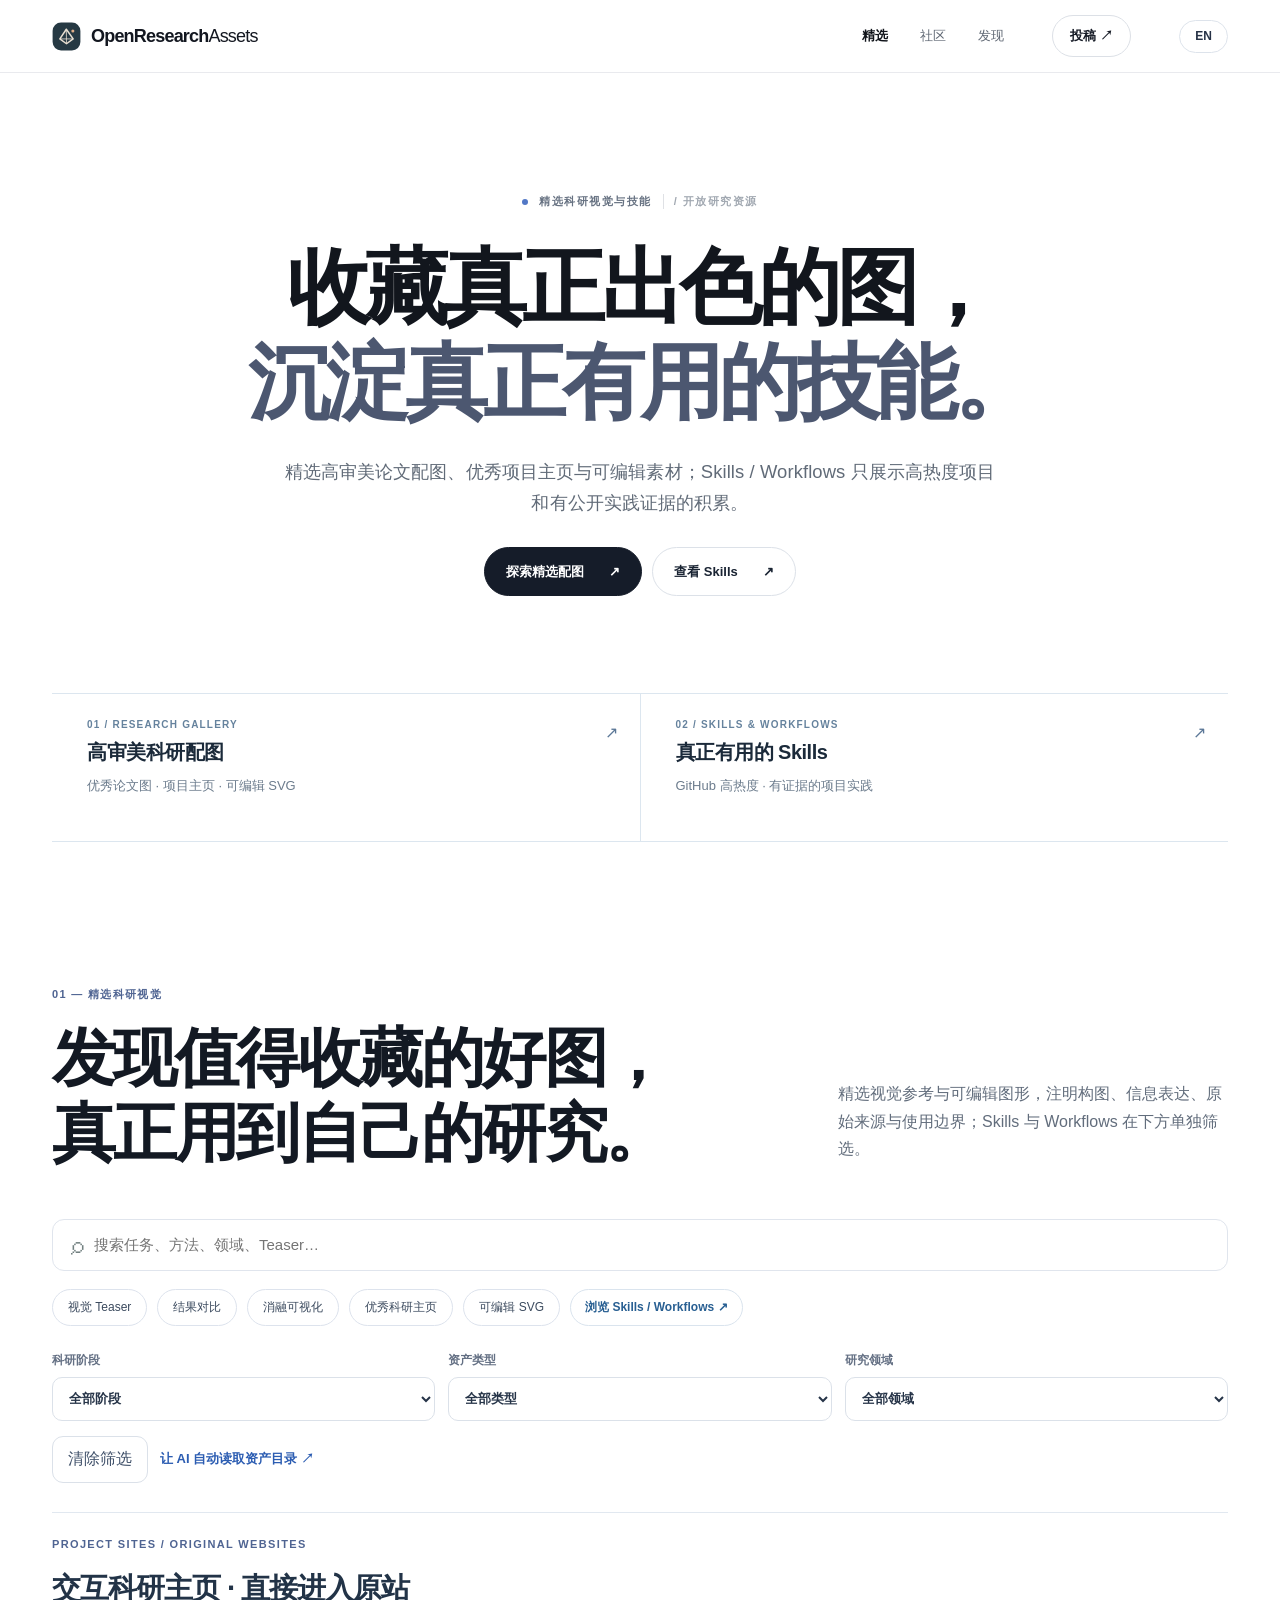
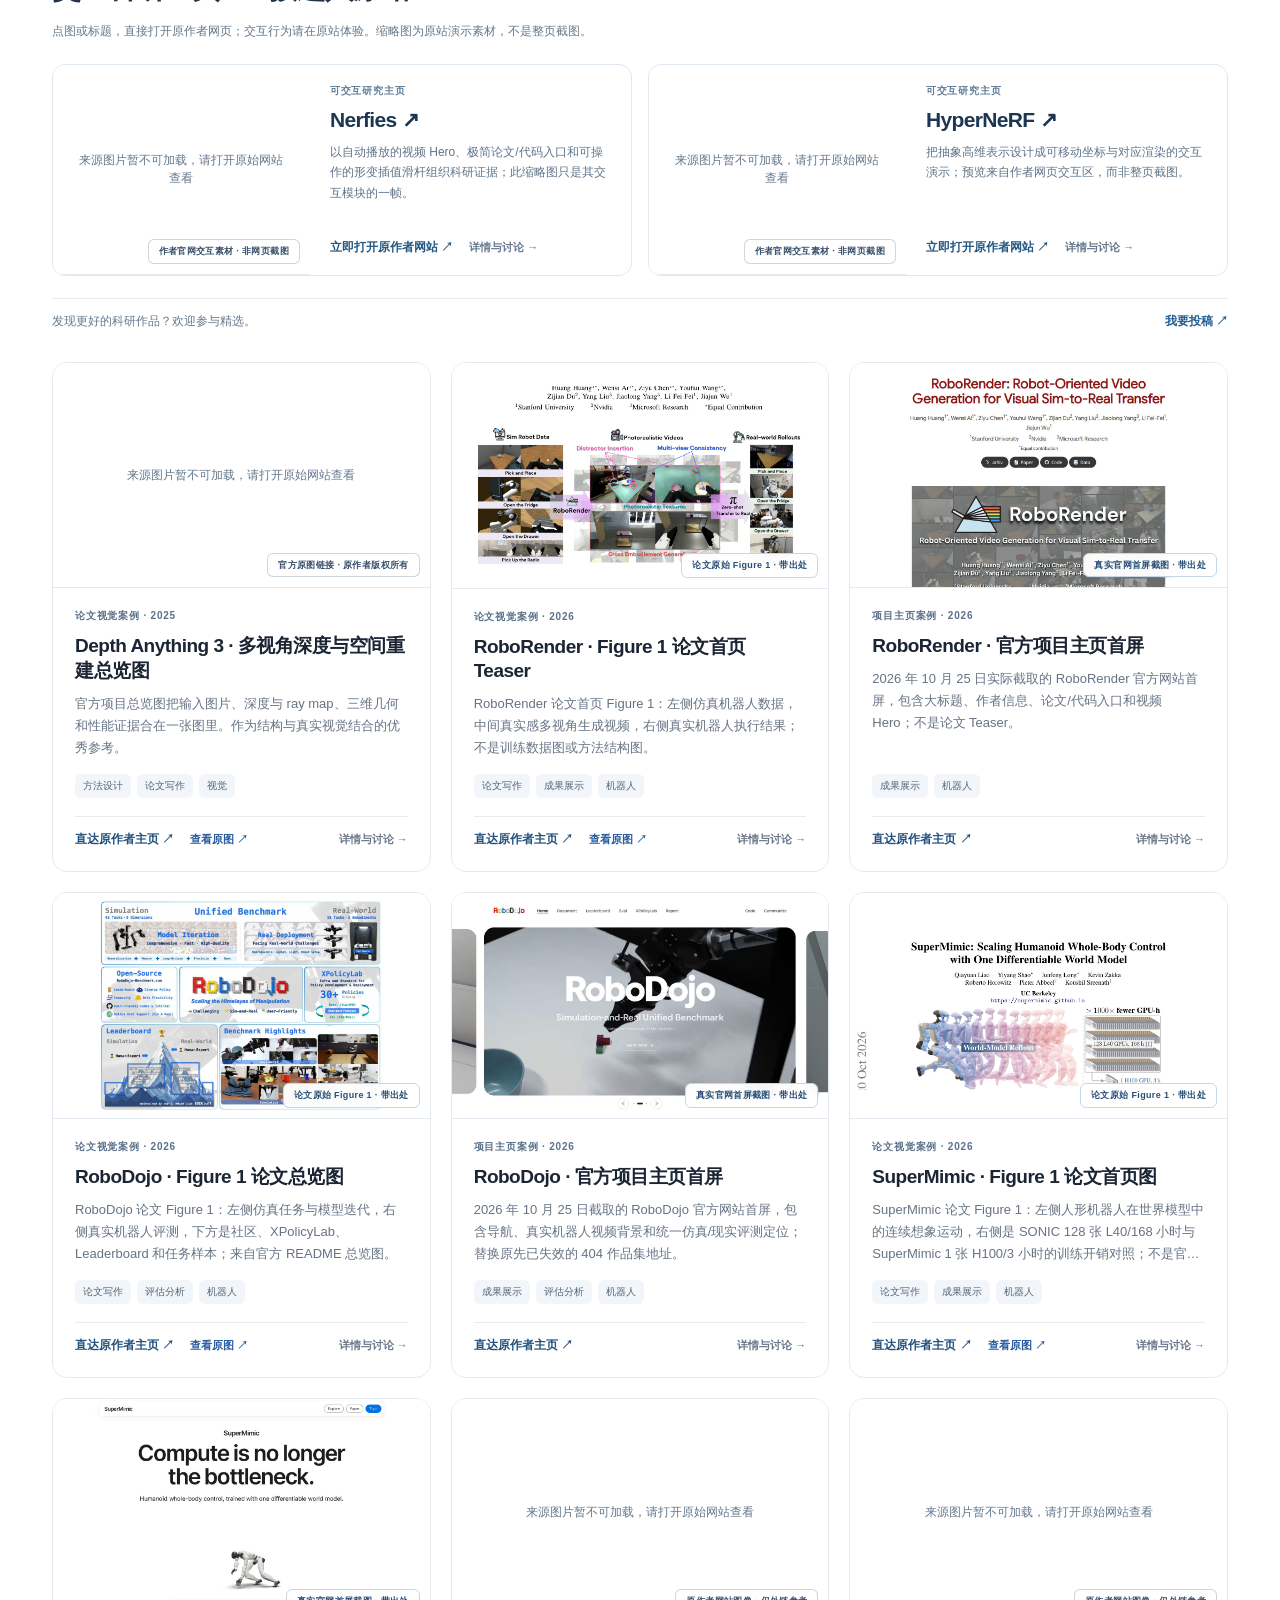
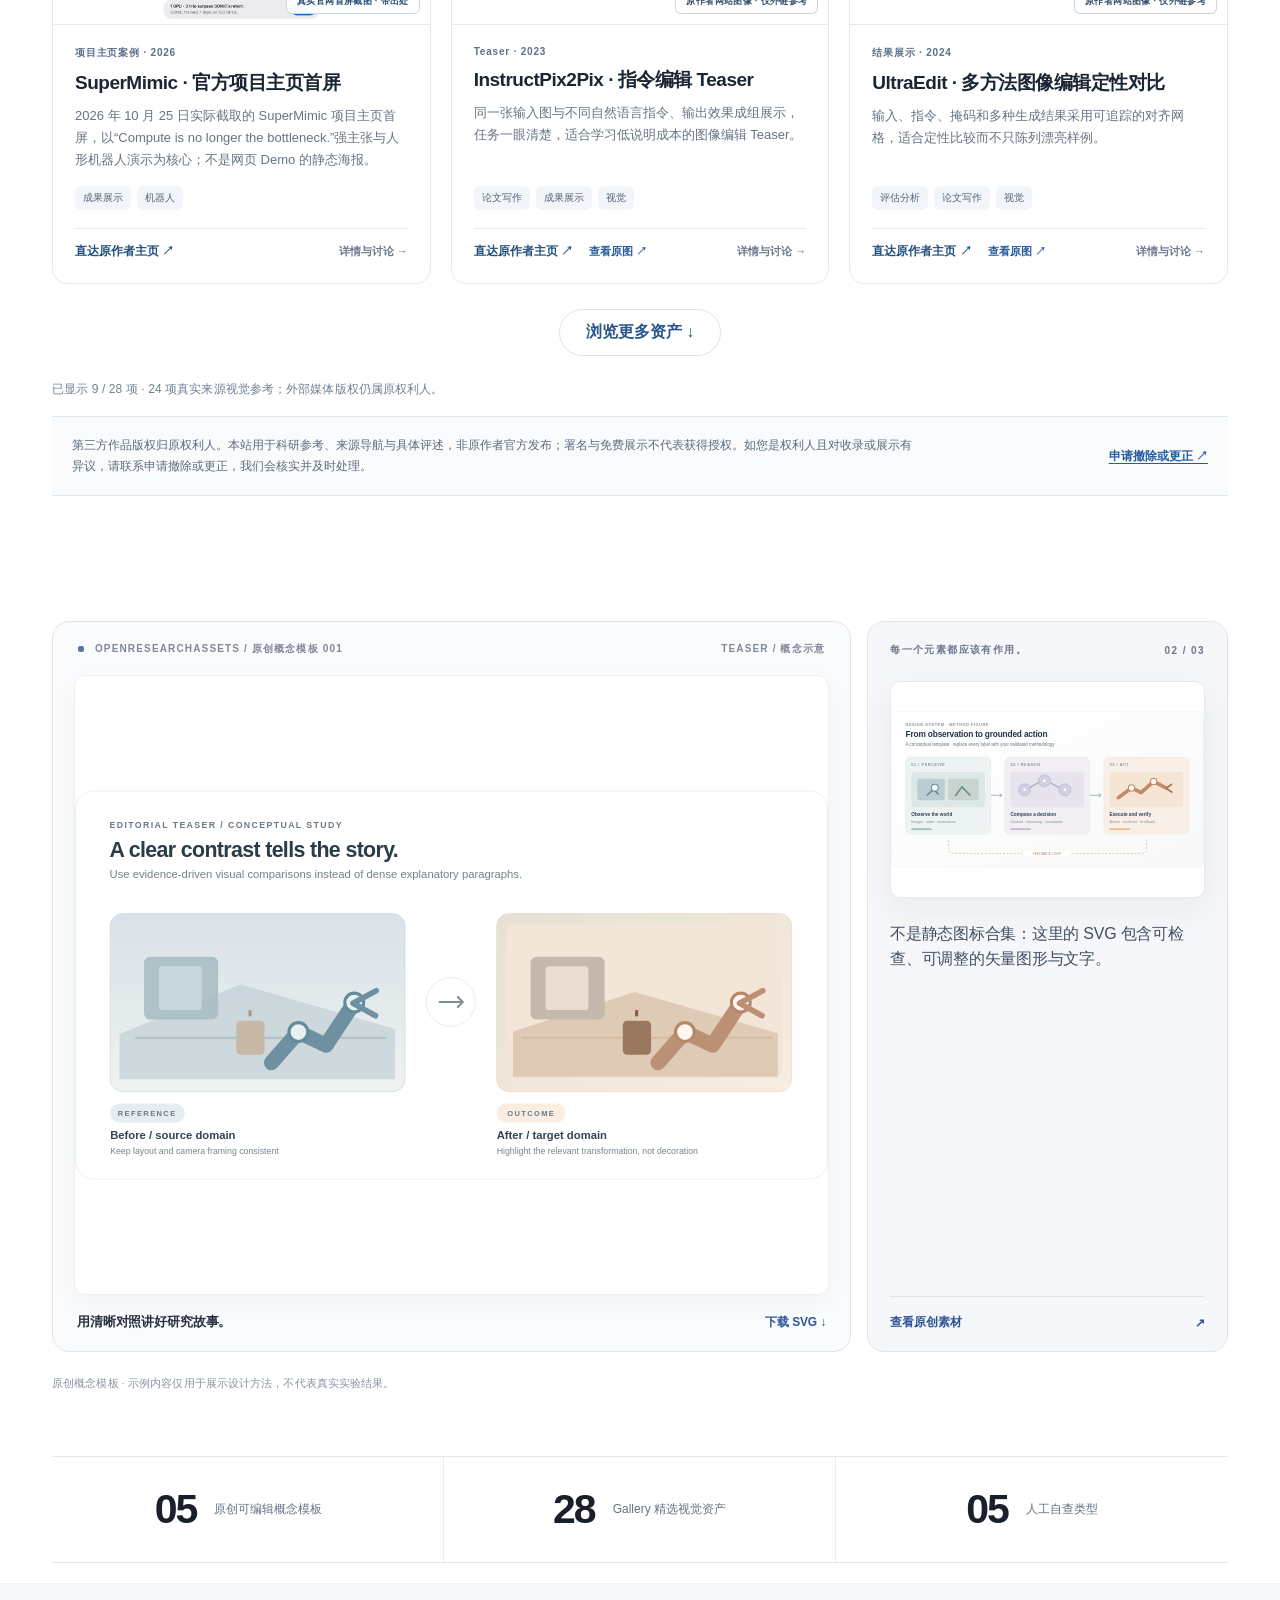
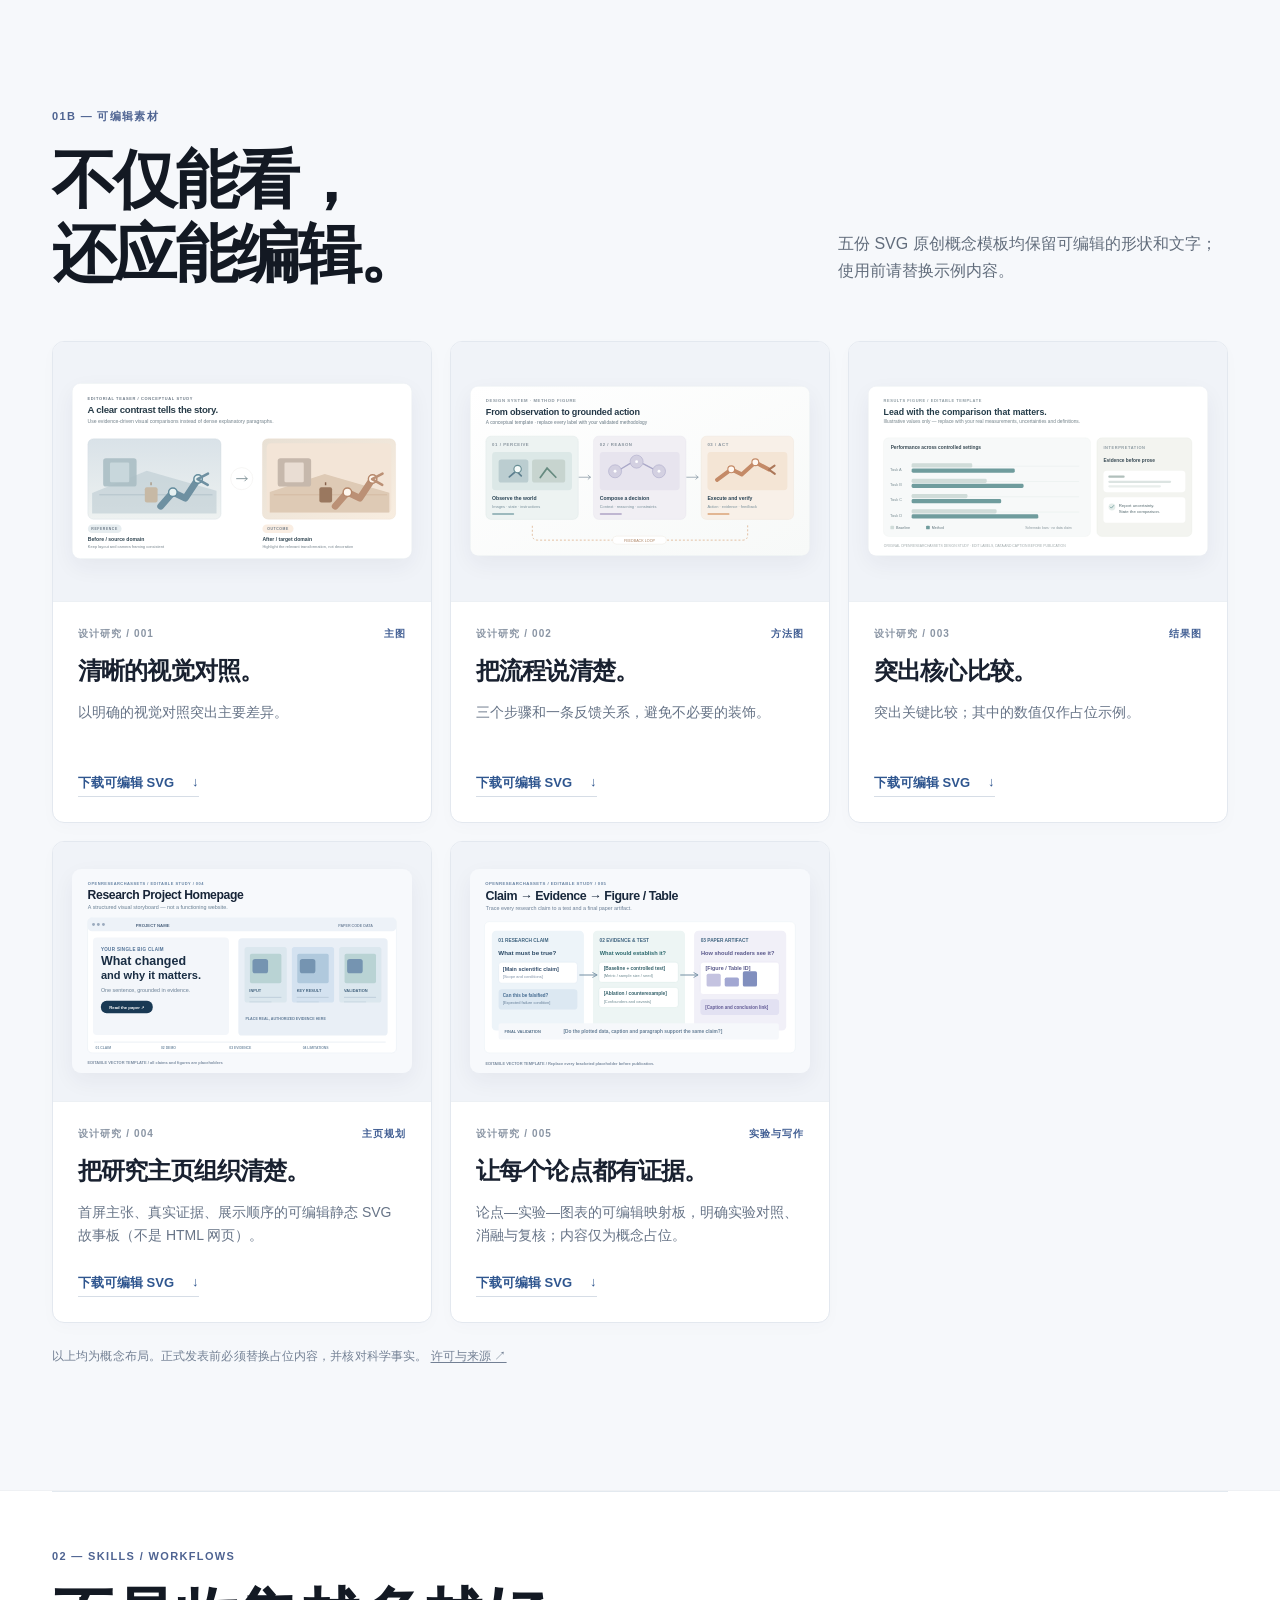
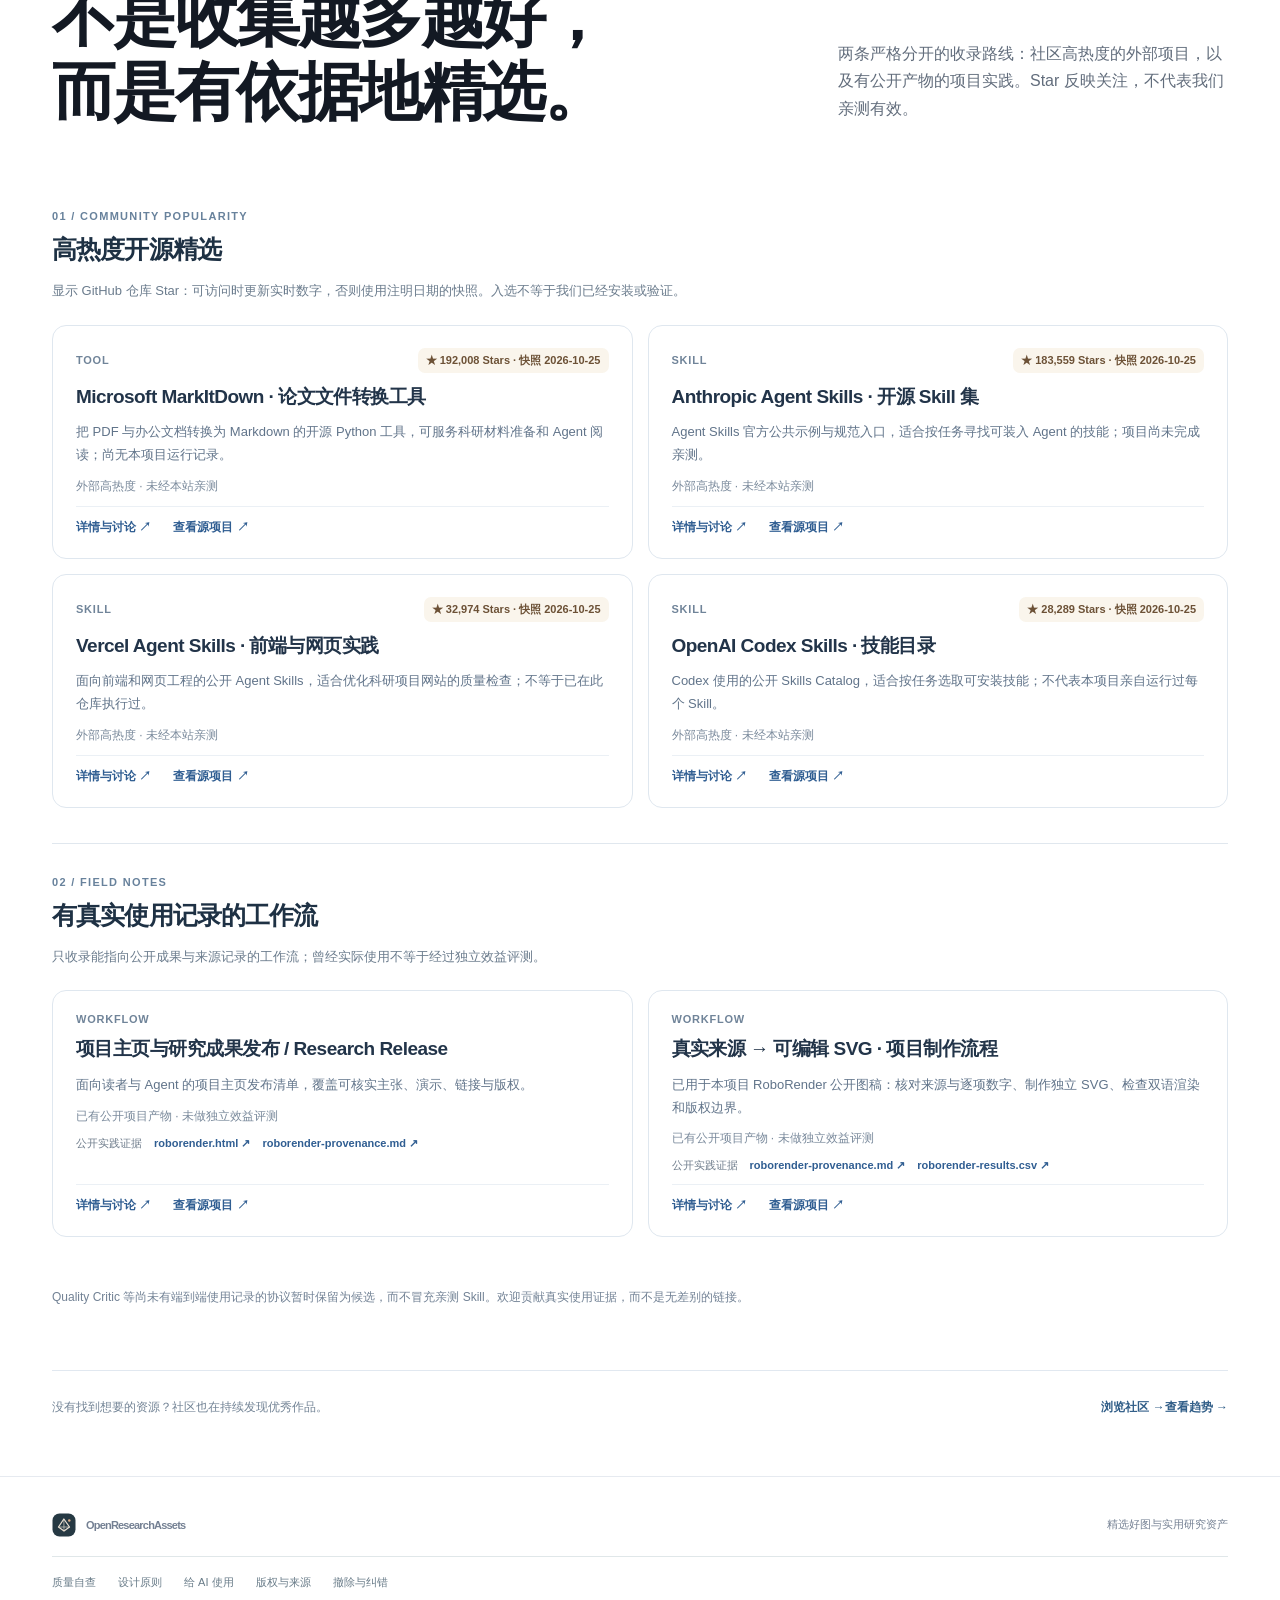
==== commit d75a4198: "polish: preserve original trend rank, narrow workflow signals and expose Findings in UI audit" ====
--- a/index.html
+++ b/index.html
@@ -96,7 +96,7 @@
 <div class="ora-skill-list" id="practice-skills"><p class="empty-state">加载实践积累…</p></div></div>
 <p class="ora-skill-footer" data-i18n-zh='["Quality Critic 等尚未有端到端使用记录的协议暂时保留为候选，而不冒充亲测 Skill。欢迎贡献真实使用证据，而不是无差别的链接。"]' data-i18n-en='["Unvalidated protocols such as Quality Critic remain candidates, not firsthand-tested skills. Contribute usage evidence rather than indiscriminate links."]'>Quality Critic 等尚未有端到端使用记录的协议暂时保留为候选，而不冒充亲测 Skill。欢迎贡献真实使用证据，而不是无差别的链接。</p>
 </section>
-<aside class="ora-curated-community-note wrap" aria-label="Community contributions"><span data-i18n-zh='["没有找到想要的资源？社区也在持续发现优秀作品。"]' data-i18n-en='["Looking for something else? Discover new work from the community."]'>没有找到想要的资源？社区也在持续发现优秀作品。</span> <a href="community.html" data-i18n-zh='["浏览社区发现 →"]' data-i18n-en='["Explore Community →"]'>浏览社区发现 →</a></aside>
+<aside class="ora-curated-community-note wrap" aria-label="Community contributions"><span data-i18n-zh='["没有找到想要的资源？社区也在持续发现优秀作品。"]' data-i18n-en='["Looking for something else? Discover new work from the community."]'>没有找到想要的资源？社区也在持续发现优秀作品。</span> <span class="ora-cross-links"><a href="community.html" data-i18n-zh='["浏览社区 →"]' data-i18n-en='["Explore Community →"]'>浏览社区 →</a><a href="findings.html" data-i18n-zh='["查看趋势 →"]' data-i18n-en='["Explore Findings →"]'>查看趋势 →</a></span></aside>
 </main>
 <footer class="footer"><div class="wrap footer-inner"></div></footer>
 <script src="js/i18n.js"></script><script src="js/catalog.js"></script><script src="js/navigation.js"></script>
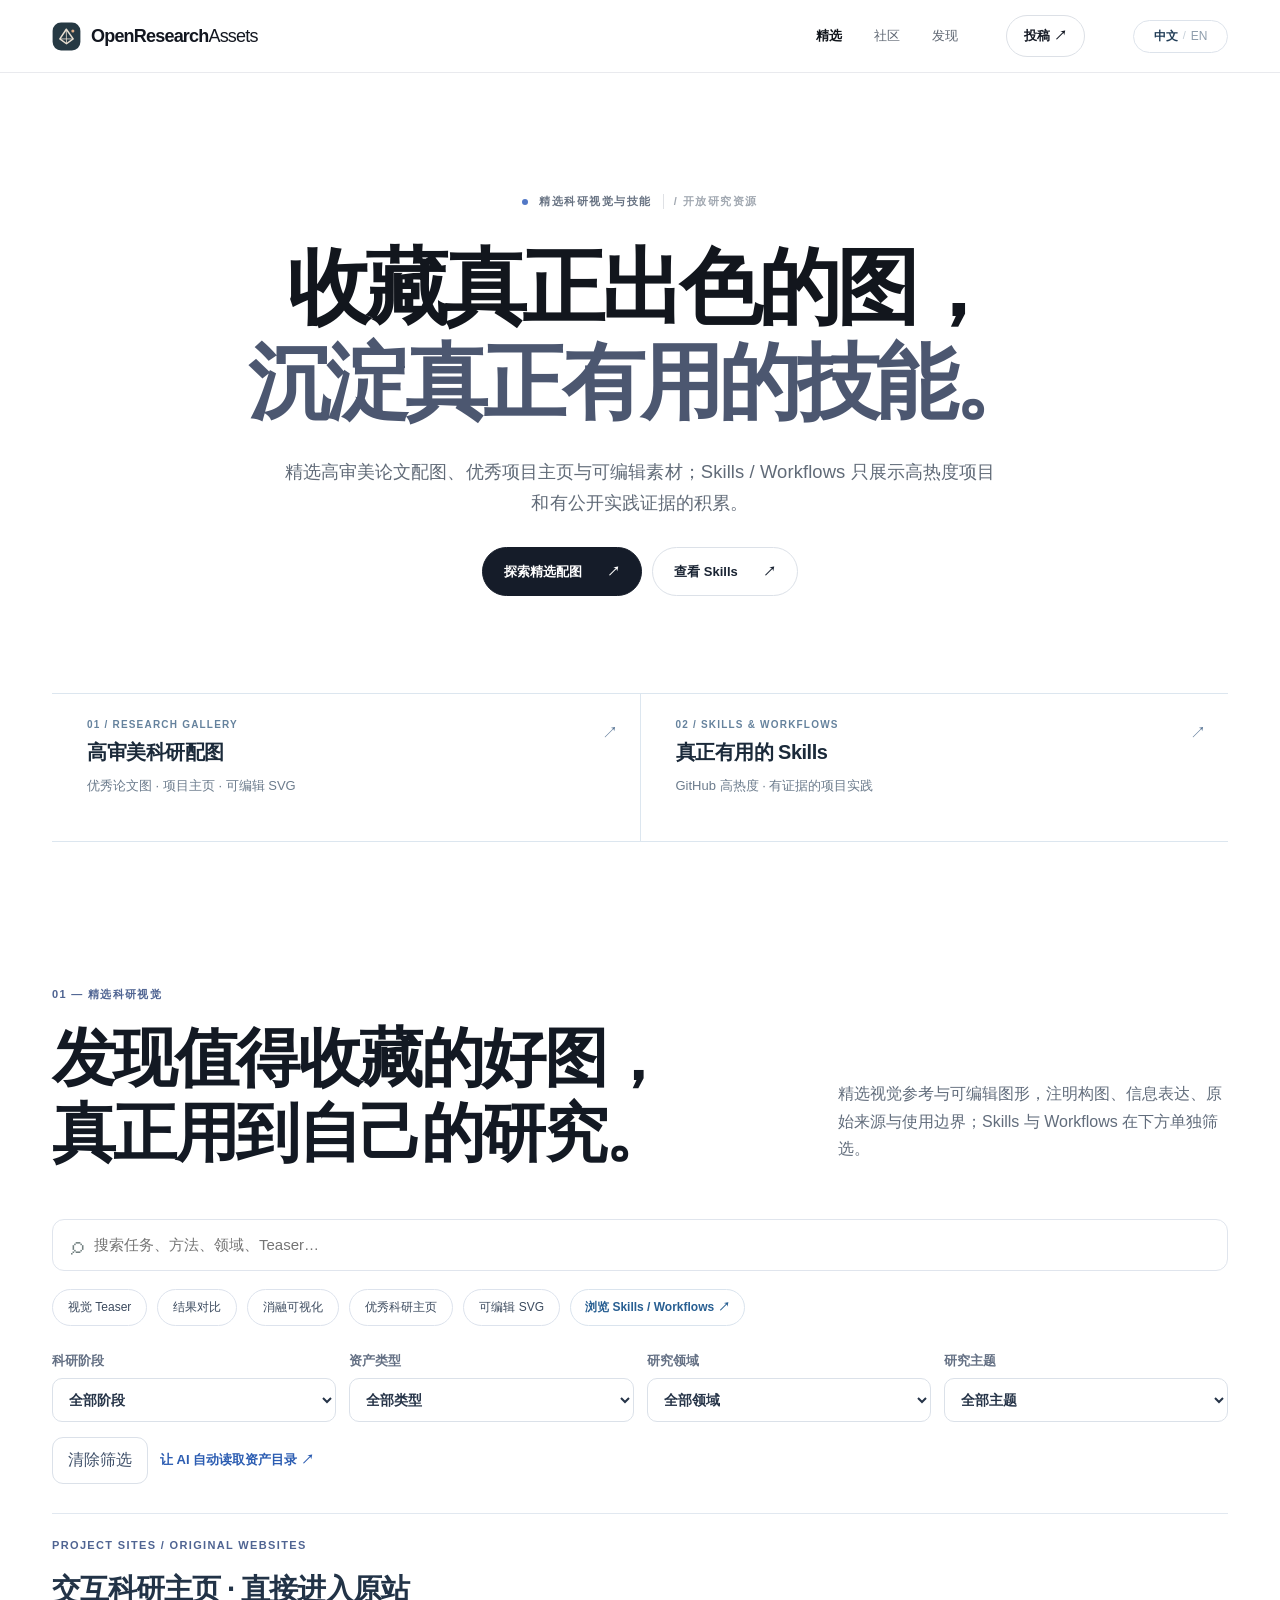
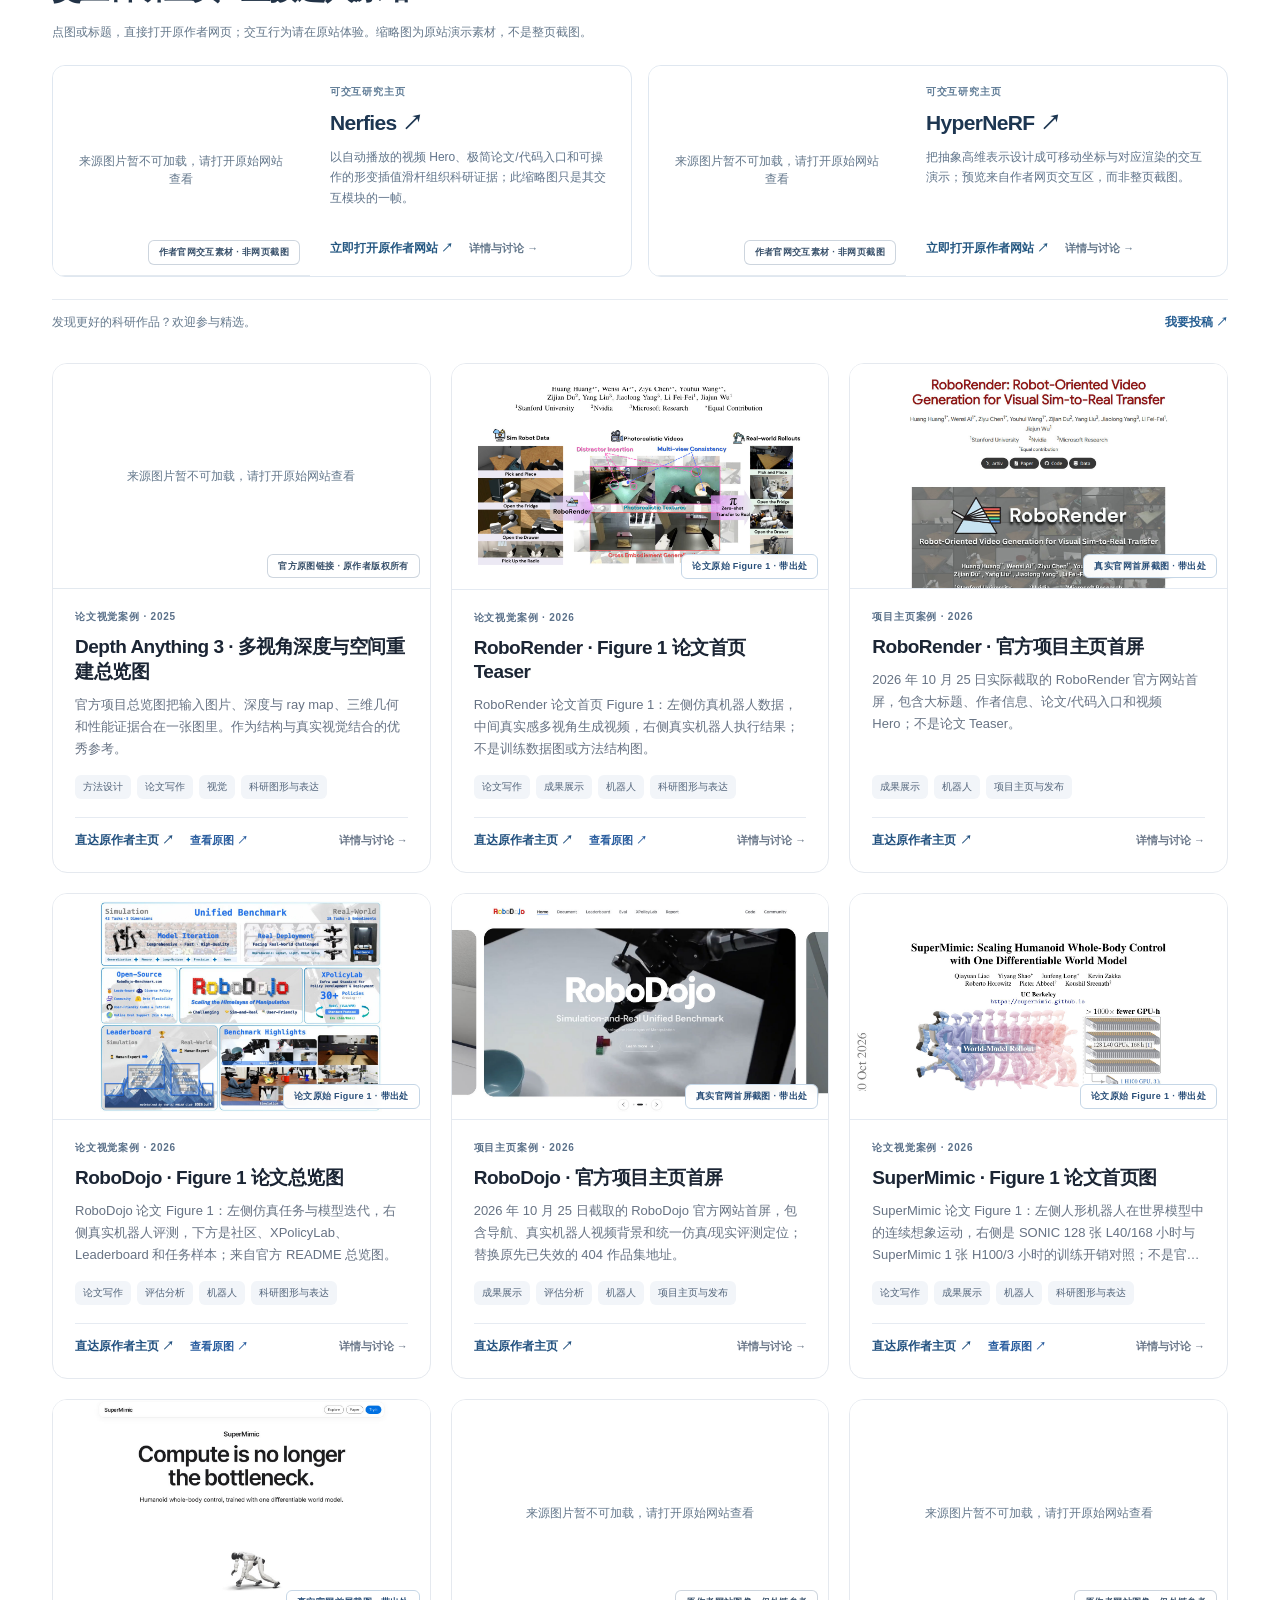
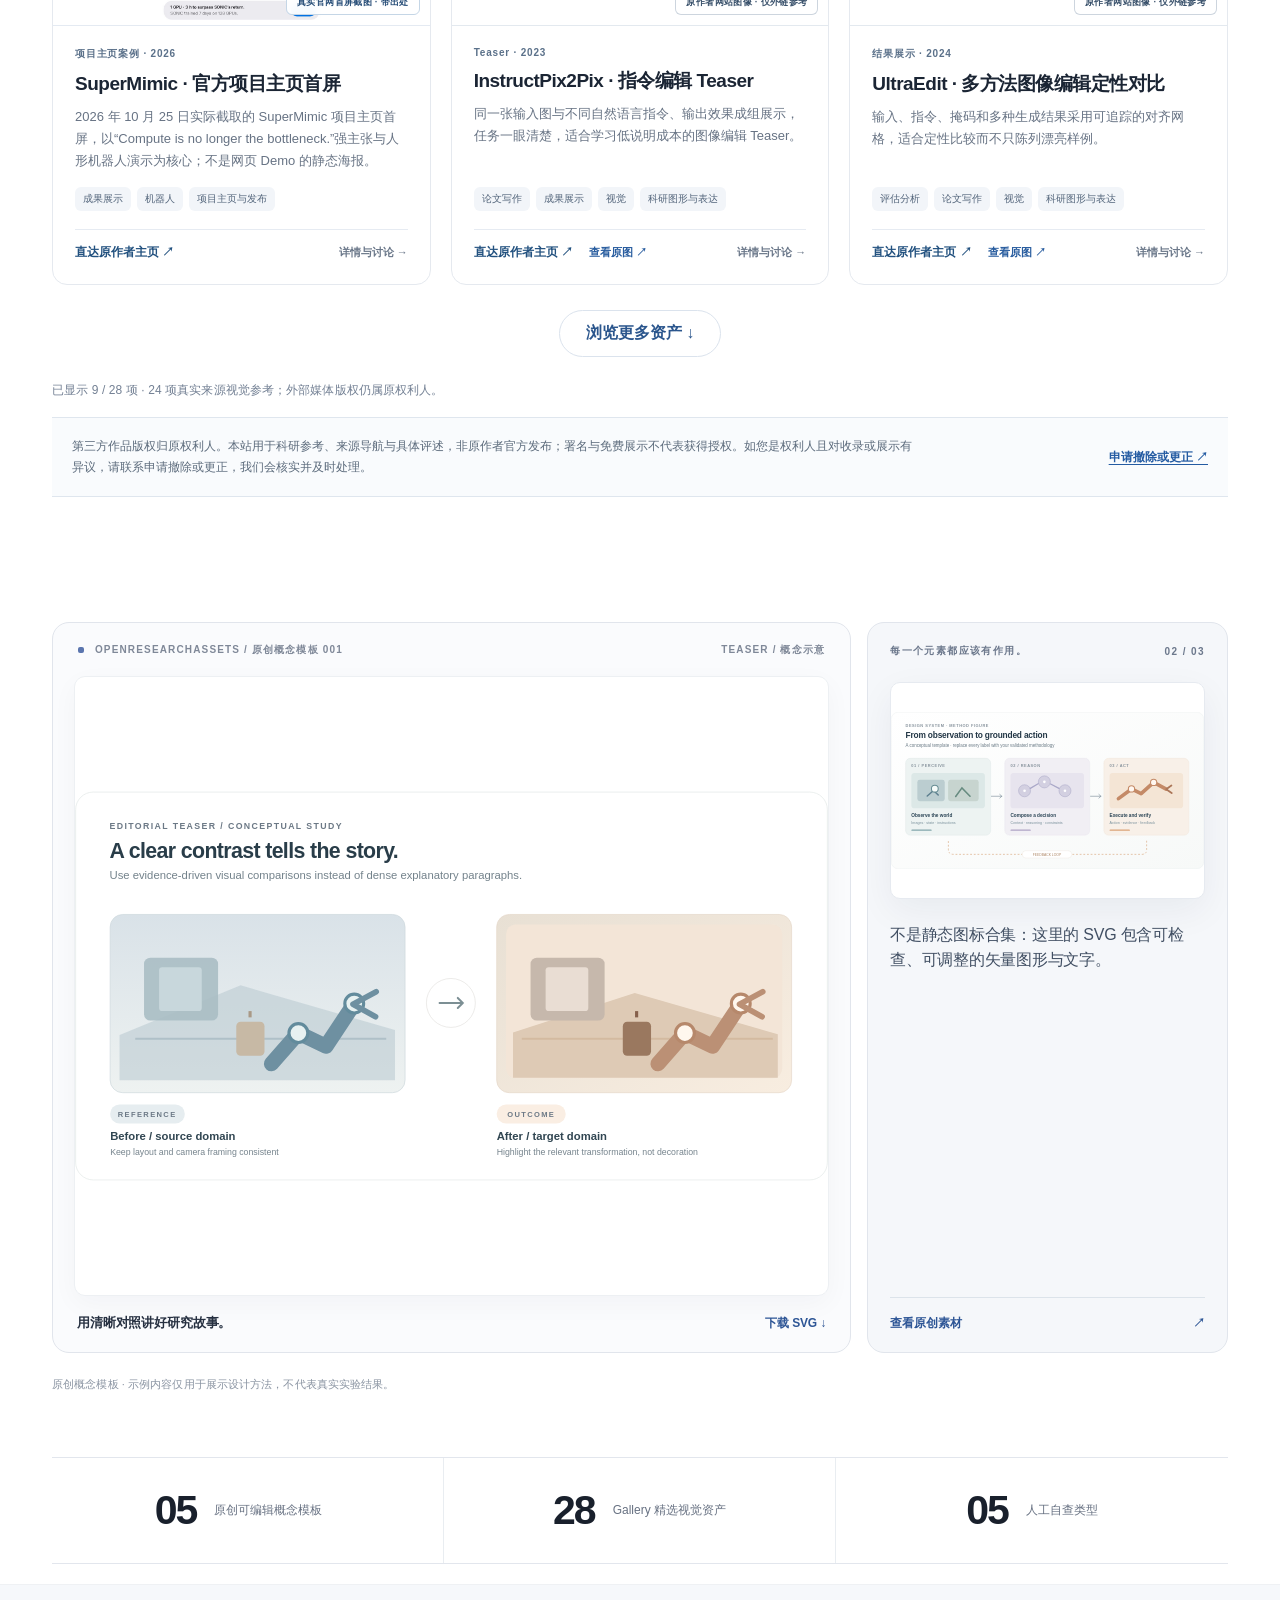
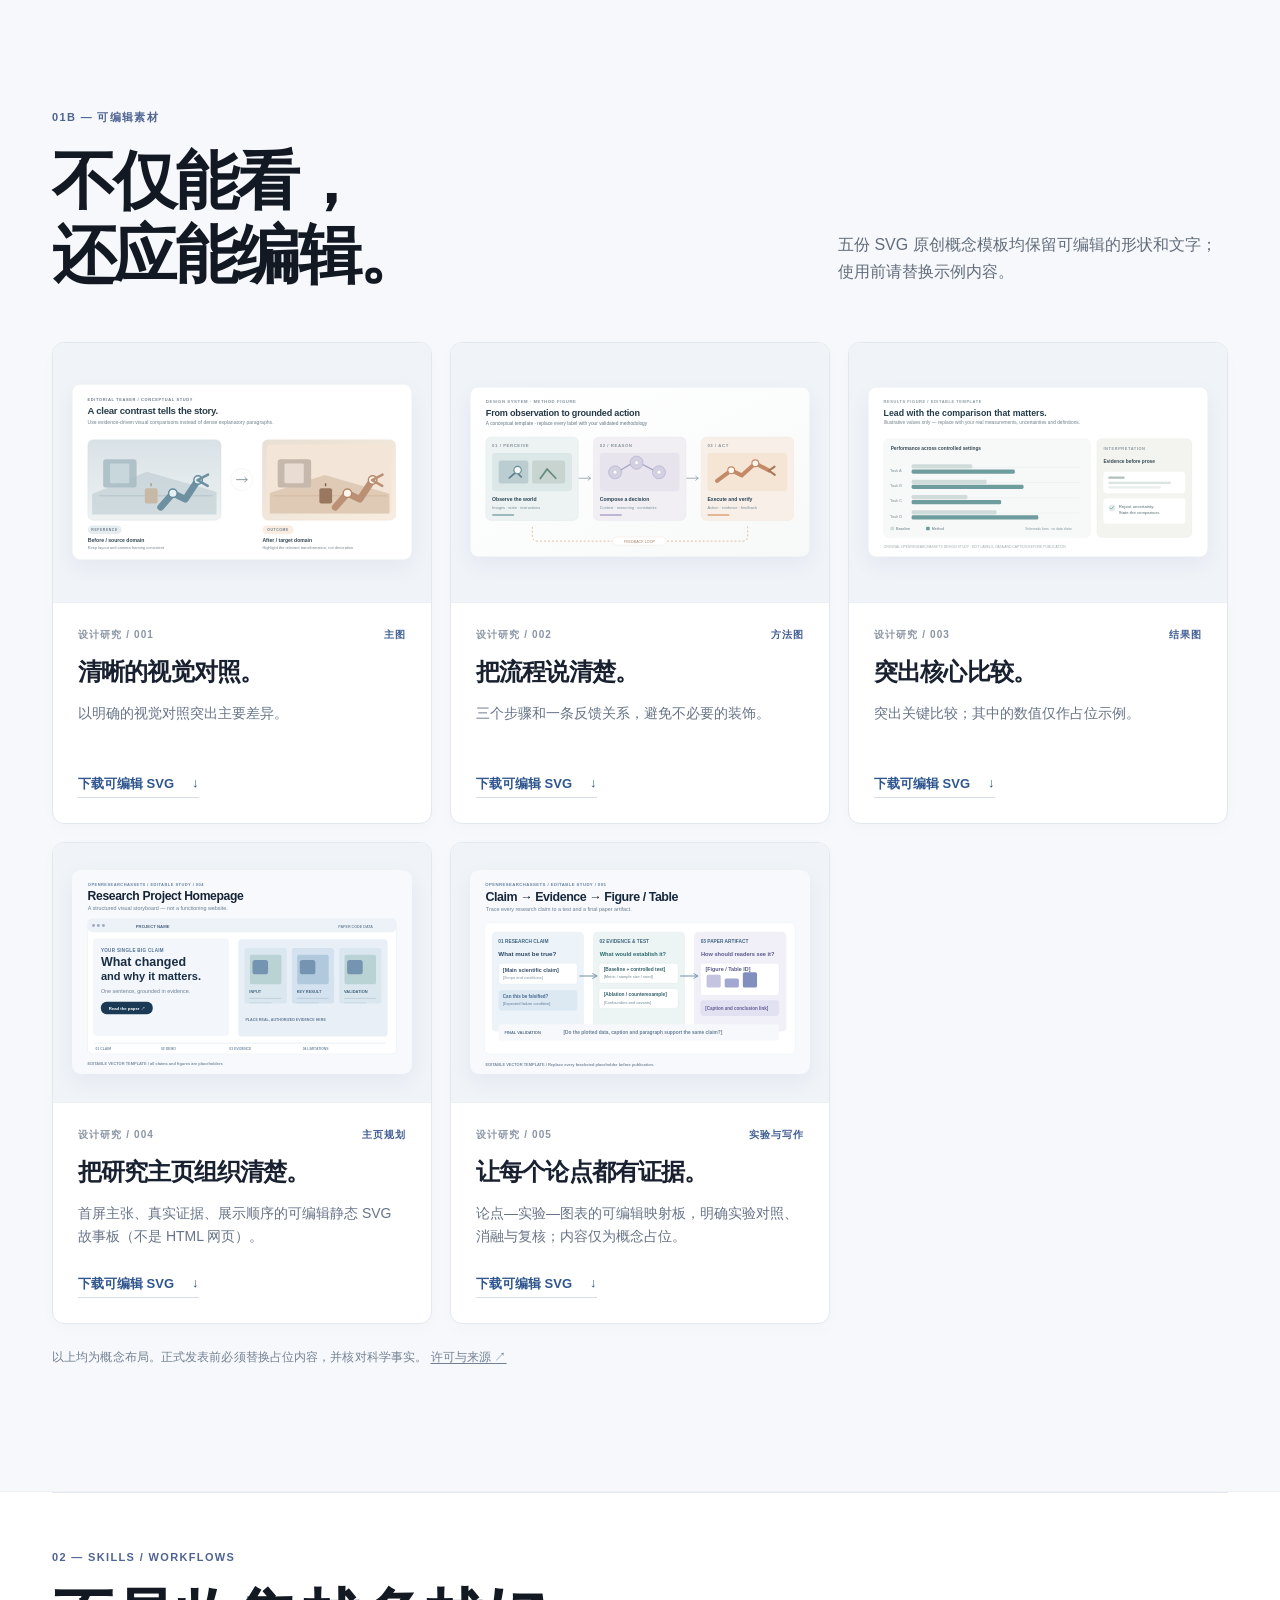
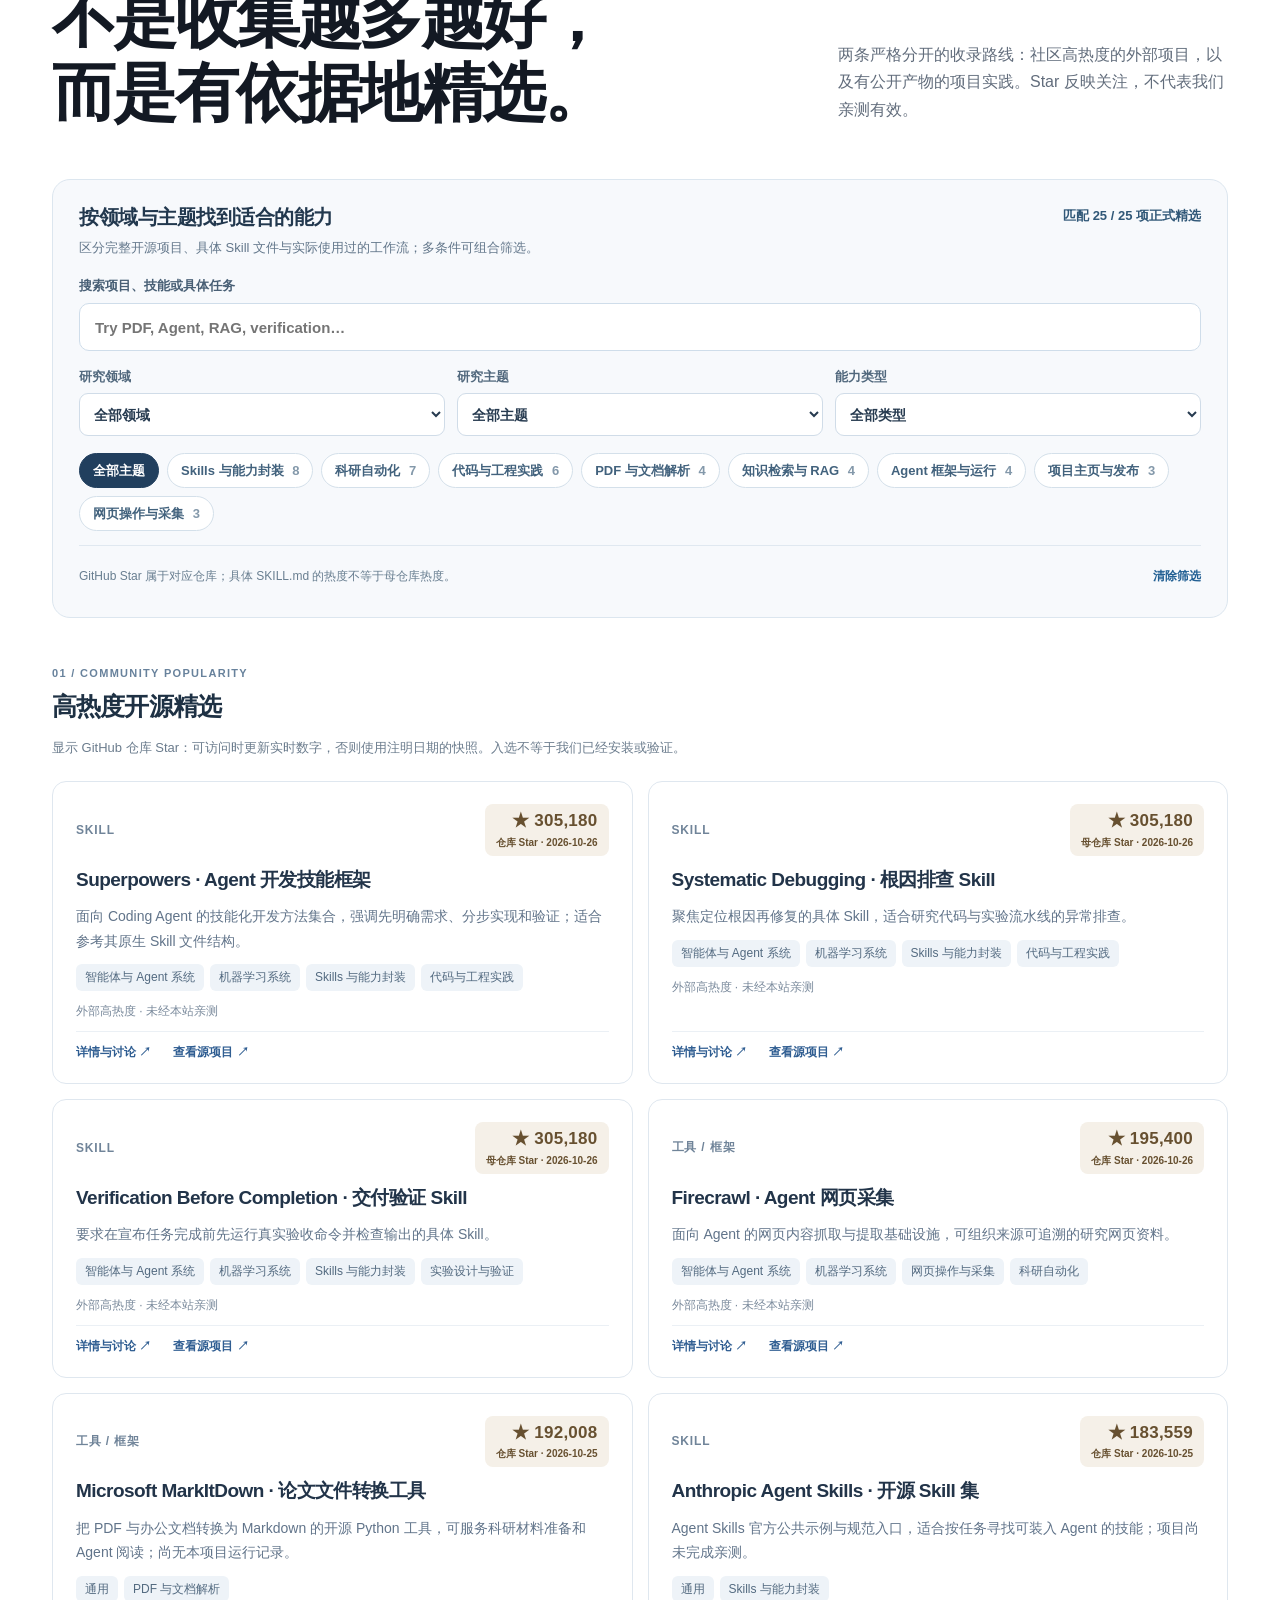
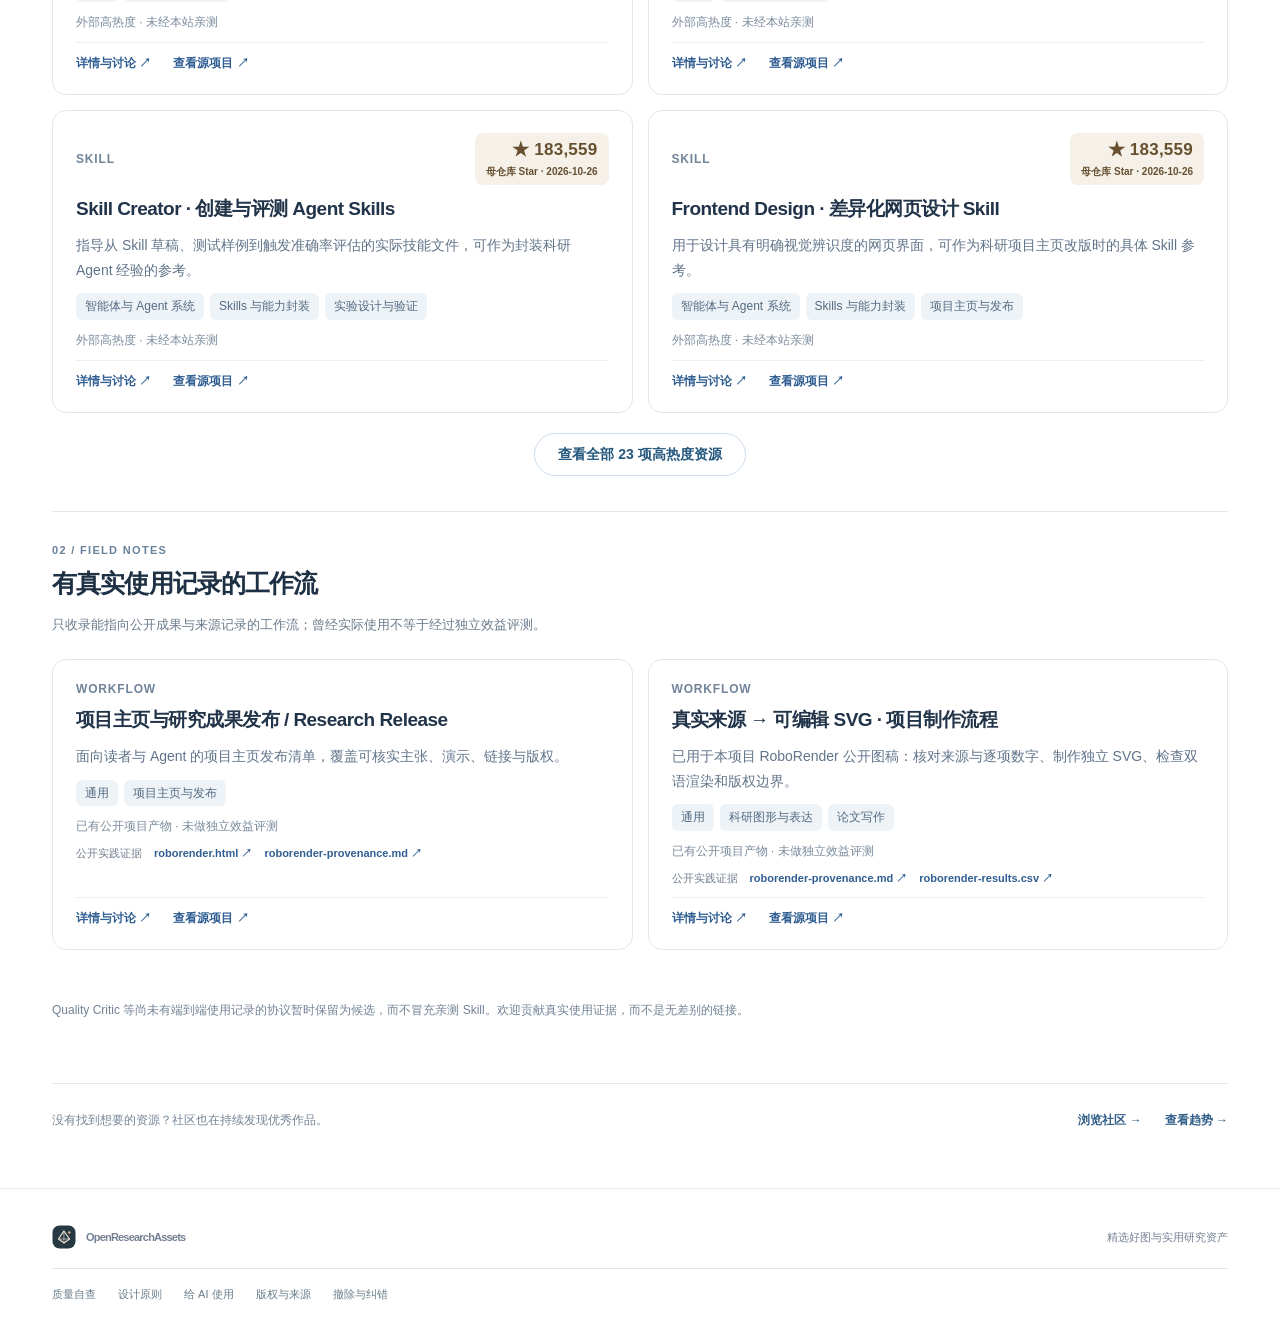
==== commit 86d8f779: "Add bilingual domain and topic filters for curated Gallery and Skills" ====
--- a/index.html
+++ b/index.html
@@ -45,7 +45,8 @@
 <div class="ora-facets">
 <label><span data-i18n-zh='["科研阶段"]' data-i18n-en='["Research stage"]'>科研阶段</span><select id="facet-stage" aria-label="Research stage"><option value="">全部阶段</option></select></label>
 <label><span data-i18n-zh='["资产类型"]' data-i18n-en='["Asset type"]'>资产类型</span><select id="facet-kind" aria-label="Asset type"><option value="">全部类型</option></select></label>
-<label><span data-i18n-zh='["研究领域"]' data-i18n-en='["Research domain"]'>研究领域</span><select id="facet-domain" aria-label="Research domain"><option value="">全部领域</option></select></label></div>
+<label><span data-i18n-zh='["研究领域"]' data-i18n-en='["Research domain"]'>研究领域</span><select id="facet-domain" aria-label="Research domain"><option value="">全部领域</option></select></label>
+<label><span data-i18n-zh='["研究主题"]' data-i18n-en='["Topic"]'>研究主题</span><select id="facet-topic" aria-label="Research topic"><option value="">全部主题</option></select></label></div>
 <div class="ora-search-row"><button id="facet-reset" type="button" data-i18n-zh='["清除筛选"]' data-i18n-en='["Clear filters"]'>清除筛选</button><a href="for-agents/" data-i18n-zh='["让 AI 自动读取资产目录 ↗"]' data-i18n-en='["Give the catalog to an AI agent ↗"]'>让 AI 自动读取资产目录 ↗</a></div>
 <div class="ora-featured-sites" aria-labelledby="ora-featured-heading">
   <div class="ora-featured-heading"><p class="section-index">PROJECT SITES / ORIGINAL WEBSITES</p>
@@ -86,10 +87,20 @@
 <div class="section-head"><div><p class="section-index">02 — SKILLS / WORKFLOWS</p>
 <h2 id="ora-skills-heading" data-i18n-zh='["不是收集越多越好，","而是有依据地精选。"]' data-i18n-en='["Not more skills.","Better selections."]'>不是收集越多越好，<br/>而是有依据地精选。</h2></div>
 <p data-i18n-zh='["两条严格分开的收录路线：社区高热度的外部项目，以及有公开产物的项目实践。Star 反映关注，不代表我们亲测有效。"]' data-i18n-en='["Two tracks: popular public projects and workflows with visible use in our work. Stars indicate attention, not proven quality."]'>两条严格分开的收录路线：社区高热度的外部项目，以及有公开产物的项目实践。Star 反映关注，不代表我们亲测有效。</p></div>
+<div class="ora-skill-finder" aria-label="Skills and workflows filters">
+<div class="ora-skill-finder-head"><div><strong data-i18n-zh='["按领域与主题找到适合的能力"]' data-i18n-en='["Browse by domain and research topic"]'>按领域与主题找到适合的能力</strong><p data-i18n-zh='["区分完整开源项目、具体 Skill 文件与实际使用过的工作流；多条件可组合筛选。"]' data-i18n-en='["Find projects, individual SKILL.md files and evidenced workflows using combinable filters."]'>区分完整开源项目、具体 Skill 文件与实际使用过的工作流；多条件可组合筛选。</p></div><span id="skill-status" aria-live="polite"></span></div>
+<label class="ora-skill-search-label"><span data-i18n-zh='["搜索项目、技能或具体任务"]' data-i18n-en='["Search projects, skills or tasks"]'>搜索项目、技能或具体任务</span><input id="skill-search" type="search" autocomplete="off" data-i18n-attrs='{"placeholder":["试试 PDF、Agent、RAG、实验验证…","Try PDF, Agent, RAG, verification…"]}' placeholder="试试 PDF、Agent、RAG、实验验证…"/></label>
+<div class="ora-skill-filters">
+<label><span data-i18n-zh='["研究领域"]' data-i18n-en='["Research domain"]'>研究领域</span><select id="skill-domain" aria-label="Skill domain"><option value="">全部领域</option></select></label>
+<label><span data-i18n-zh='["研究主题"]' data-i18n-en='["Research topic"]'>研究主题</span><select id="skill-topic" aria-label="Skill topic"><option value="">全部主题</option></select></label>
+<label><span data-i18n-zh='["能力类型"]' data-i18n-en='["Capability type"]'>能力类型</span><select id="skill-type" aria-label="Skill type"><option value="">全部类型</option></select></label></div>
+<div class="ora-skill-quicktopics" id="skill-topic-chips" aria-label="Quick topic filters"></div>
+<div class="ora-skill-filter-footer"><span data-i18n-zh='["GitHub Star 属于对应仓库；具体 SKILL.md 的热度不等于母仓库热度。"]' data-i18n-en='["Stars belong to GitHub repositories, not individual SKILL.md files."]'>GitHub Star 属于对应仓库；具体 SKILL.md 的热度不等于母仓库热度。</span><button id="skill-reset" type="button" data-i18n-zh='["清除筛选"]' data-i18n-en='["Clear filters"]'>清除筛选</button></div>
+</div>
 <div class="ora-skill-group"><div class="ora-skill-group-head"><span class="ora-group-index">01 / COMMUNITY POPULARITY</span>
 <h3 data-i18n-zh='["高热度开源精选"]' data-i18n-en='["Popular open-source picks"]'>高热度开源精选</h3>
 <p data-i18n-zh='["显示 GitHub 仓库 Star：可访问时更新实时数字，否则使用注明日期的快照。入选不等于我们已经安装或验证。"]' data-i18n-en='["Current GitHub stars when available; otherwise a dated snapshot. Inclusion does not imply installation or testing."]'>显示 GitHub 仓库 Star：可访问时更新实时数字，否则使用注明日期的快照。入选不等于我们已经安装或验证。</p></div>
-<div class="ora-skill-list" id="popular-skills"><p class="empty-state">加载高热度资源…</p></div></div>
+<div class="ora-skill-list" id="popular-skills"><p class="empty-state">加载高热度资源…</p></div><button class="ora-skill-more" id="skill-more" type="button" hidden>查看全部高热度资源</button></div>
 <div class="ora-skill-group"><div class="ora-skill-group-head"><span class="ora-group-index">02 / FIELD NOTES</span>
 <h3 data-i18n-zh='["有真实使用记录的工作流"]' data-i18n-en='["Workflows used in project practice"]'>有真实使用记录的工作流</h3>
 <p data-i18n-zh='["只收录能指向公开成果与来源记录的工作流；曾经实际使用不等于经过独立效益评测。"]' data-i18n-en='["Only workflows linked to public artifacts and provenance. Project use is not independent utility evaluation."]'>只收录能指向公开成果与来源记录的工作流；曾经实际使用不等于经过独立效益评测。</p></div>
--- a/css/design.css
+++ b/css/design.css
@@ -156,3 +156,12 @@
  html[lang="zh-CN"] .hero-v2 h1{font-size:clamp(36px,9.7vw,60px)}
  html[lang="zh-CN"] .section-head h2{font-size:clamp(38px,9.2vw,52px)}
 }
+
+/* An explicit current-language selector avoids EN/中文 destination-label confusion. */
+.lang-toggle{display:inline-flex;align-items:center;justify-content:center;gap:5px;min-width:95px;padding:8px 11px}
+.ora-lang-option{color:#8f9ead;font-size:12px;font-weight:540;transition:color .14s}
+.ora-lang-option.is-active{color:#213d57;font-weight:820}
+.ora-lang-divider{color:#c5cfd8;font-size:11px;font-weight:500}
+@media(max-width:400px){.lang-toggle{min-width:76px;padding:7px 8px;gap:4px}.ora-lang-option{font-size:11px}}
+
+@media(max-width:400px){.nav-shell{gap:8px}.nav-shell .brand{font-size:13px;letter-spacing:-.55px}.lang-toggle{min-width:74px;padding:7px 7px}}
--- a/css/catalog.css
+++ b/css/catalog.css
@@ -264,3 +264,41 @@
 .ora-submit-secondary a{font-weight:720;color:#315f8b;white-space:nowrap}
 .ora-submit-secondary a:hover{text-decoration:underline}
 @media(max-width:720px){.ora-curated-community-note{align-items:flex-start;flex-direction:column;gap:6px;padding-bottom:36px}.ora-submit-intro{padding-top:43px;padding-bottom:22px}.ora-submit-guidelines-grid,.ora-submit-secondary{grid-template-columns:1fr;gap:18px}.ora-community-submit{margin-bottom:35px}.ora-submit-secondary{padding-bottom:55px}}
+
+/* Small cross-links to the two non-curated discovery experiences. */
+.ora-cross-links{display:flex;align-items:center;gap:23px;flex-wrap:wrap}
+.ora-cross-links a{white-space:nowrap}
+
+/* Orthogonal research-topic discovery: compact controls, readable cards. */
+.ora-facets{grid-template-columns:repeat(4,minmax(0,1fr))}
+.ora-facets label,.ora-skill-filters label{font-size:13px;font-weight:650}
+.ora-facets select{font-size:14px}
+.ora-skill-finder{border:1px solid #dce6ef;background:#f7f9fc;border-radius:18px;padding:23px 26px;margin:29px 0 17px}
+.ora-skill-finder-head{display:flex;align-items:flex-start;justify-content:space-between;gap:20px;margin-bottom:18px}
+.ora-skill-finder-head strong{font-size:20px;line-height:1.4;color:#22384e;letter-spacing:-.025em}
+.ora-skill-finder-head p{font-size:13px;line-height:1.7;color:#63778b;margin:6px 0 0}
+#skill-status{font-size:13px;font-weight:720;color:#315878;white-space:nowrap;padding-top:4px}
+.ora-skill-search-label{display:block;font-size:13px;font-weight:650;color:#485f75}
+#skill-search{display:block;box-sizing:border-box;width:100%;margin:8px 0 17px;border:1px solid #cfddea;border-radius:10px;background:#fff;min-height:48px;padding:10px 15px;font-size:15px;color:#21374b}
+.ora-skill-filters{display:grid;grid-template-columns:repeat(3,minmax(0,1fr));gap:12px}
+.ora-skill-filters label{color:#51687d}
+.ora-skill-filters select{display:block;box-sizing:border-box;width:100%;margin-top:7px;background:#fff;border:1px solid #d0dce8;border-radius:9px;min-height:43px;padding:0 10px;font-size:14px;color:#273b50}
+.ora-skill-quicktopics{display:flex;flex-wrap:wrap;gap:8px;margin:17px 0 14px}
+.ora-skill-quicktopics button{background:#fff;border:1px solid #d4e0ea;border-radius:100px;min-height:35px;padding:7px 13px;font-size:13px;font-weight:600;color:#42627d;cursor:pointer}
+.ora-skill-quicktopics button.is-active{background:#213f5e;border-color:#213f5e;color:#fff}
+.ora-skill-quicktopics button span{opacity:.65;padding-left:5px;font-variant-numeric:tabular-nums}
+.ora-skill-filter-footer{display:flex;justify-content:space-between;align-items:center;gap:18px;border-top:1px solid #e0e8f0;padding-top:14px;font-size:12px;color:#687e90;line-height:1.65}
+#skill-reset{font-size:12px;border:0;padding:7px 0;color:#215f93;font-weight:720;background:transparent;cursor:pointer;white-space:nowrap}
+.ora-skill-stars{display:inline-flex;gap:4px;flex-direction:column;align-items:flex-end;border-radius:8px;padding:7px 11px;background:#f5f0e8;color:#675030}
+.ora-skill-stars b{font-size:17px;line-height:1.2;font-weight:800;font-variant-numeric:tabular-nums;letter-spacing:.015em}
+.ora-skill-stars small{font-size:10px;line-height:1.3;font-weight:600;letter-spacing:0;text-transform:none}
+.ora-skill-card .ora-skill-meta{align-items:center;font-size:12px}
+.ora-skill-card>p:not(.ora-skill-status){font-size:14px;line-height:1.75}
+.ora-skill-tags{display:flex;flex-wrap:wrap;gap:6px;margin:0}
+.ora-skill-tags span{font-size:12px;line-height:1.4;background:#eef3f8;color:#536a80;padding:5px 9px;border-radius:6px}
+.ora-skill-status{font-size:12px;line-height:1.5}
+.ora-skill-card h4{font-size:19px}
+.ora-skill-more{display:block;margin:20px auto 0;min-height:43px;background:#fff;border:1px solid #cedcea;border-radius:100px;padding:9px 23px;color:#24577d;font-size:14px;font-weight:700;cursor:pointer}
+.ora-skill-more[hidden]{display:none}
+@media(max-width:900px){.ora-facets{grid-template-columns:repeat(2,minmax(0,1fr))}}
+@media(max-width:720px){.ora-facets{grid-template-columns:1fr}.ora-skill-finder{padding:19px 17px}.ora-skill-finder-head{flex-direction:column;gap:8px}.ora-skill-filters{grid-template-columns:1fr}.ora-skill-filter-footer{align-items:flex-start;flex-direction:column;gap:7px}.ora-skill-stars b{font-size:16px}#skill-status{white-space:normal}}
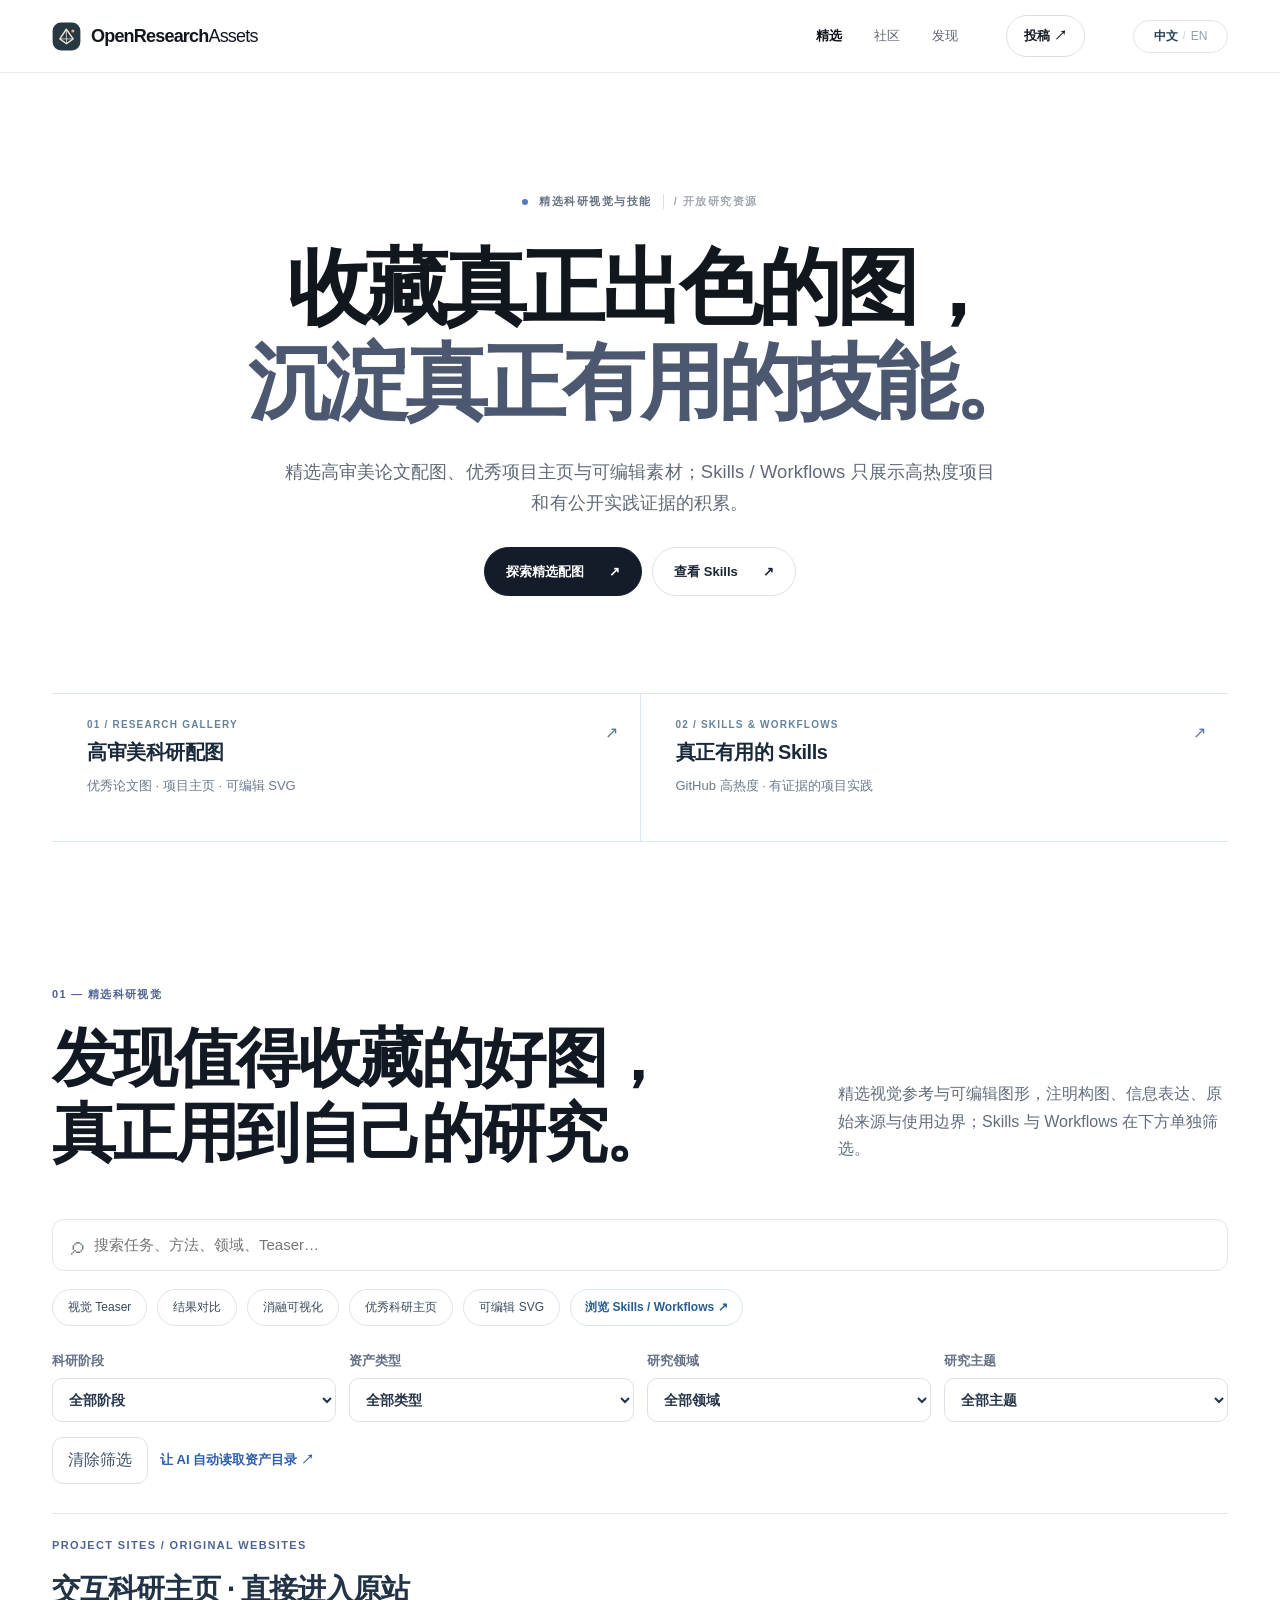
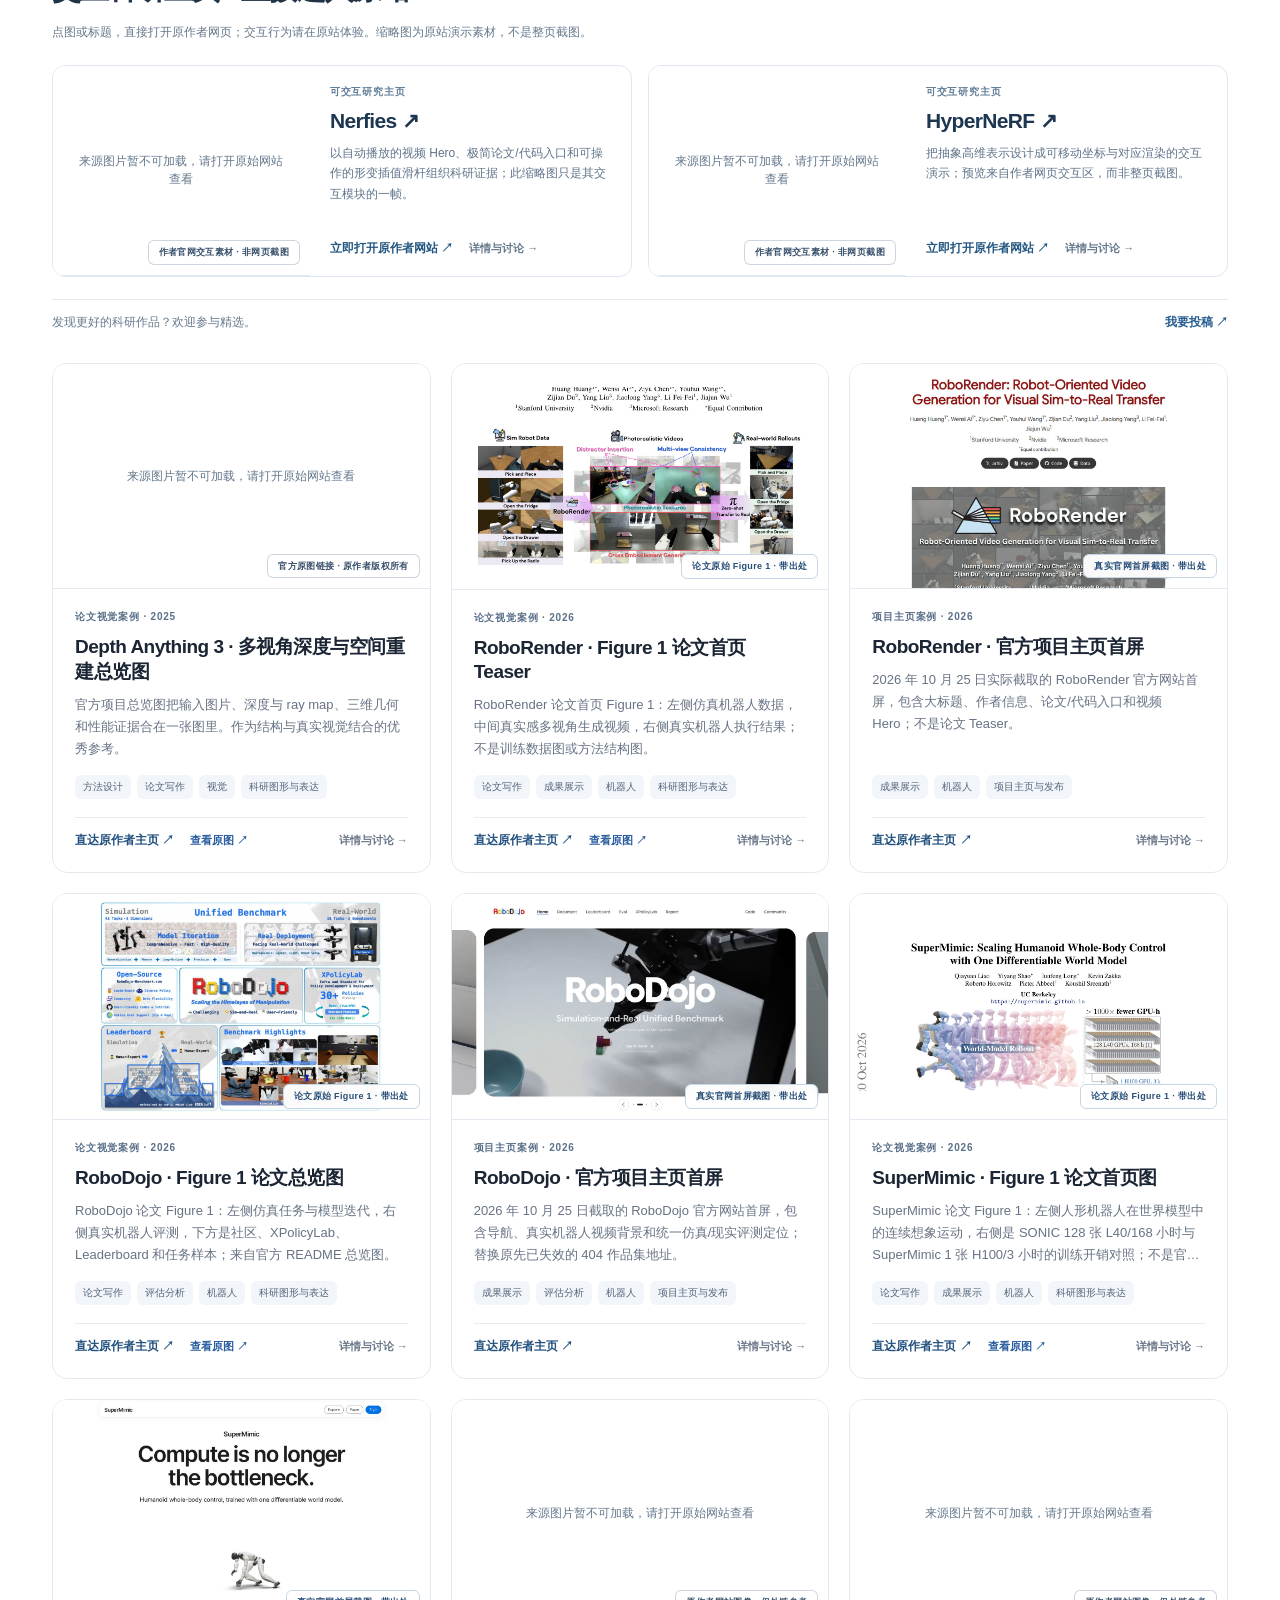
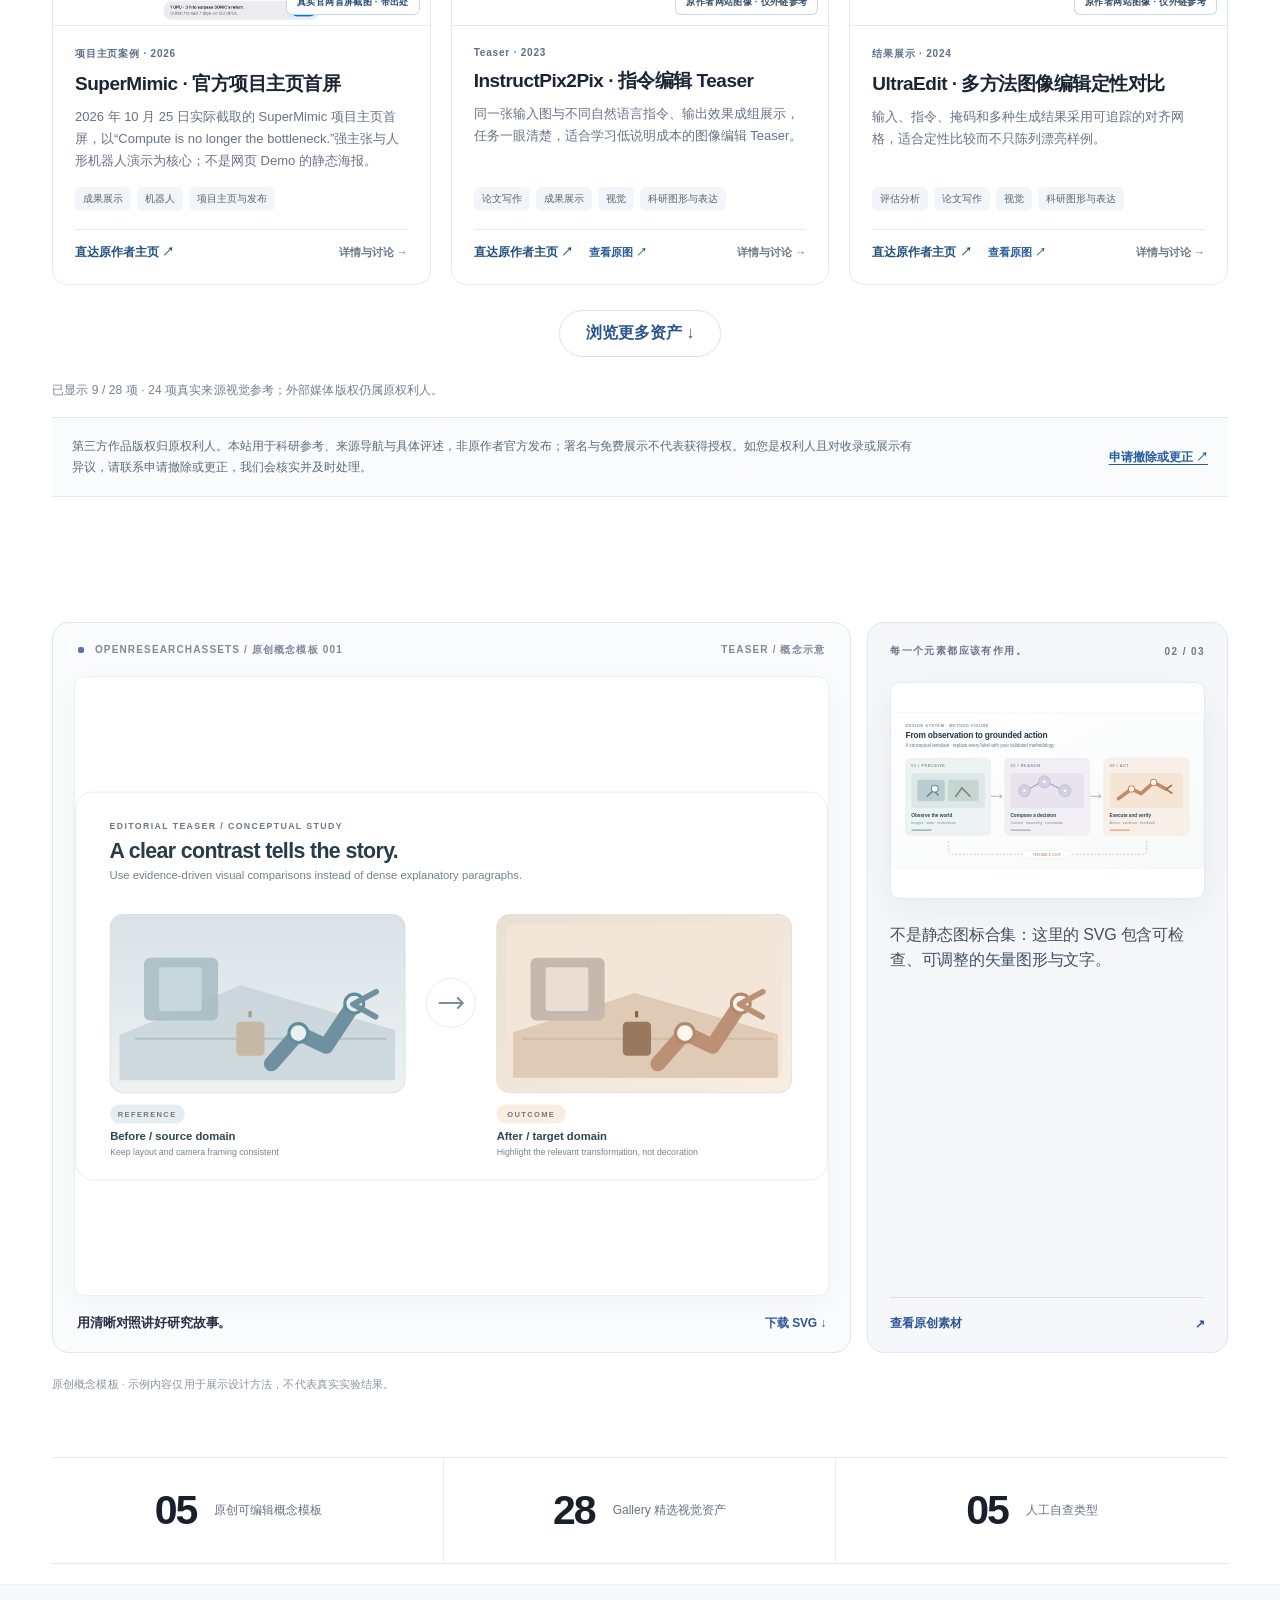
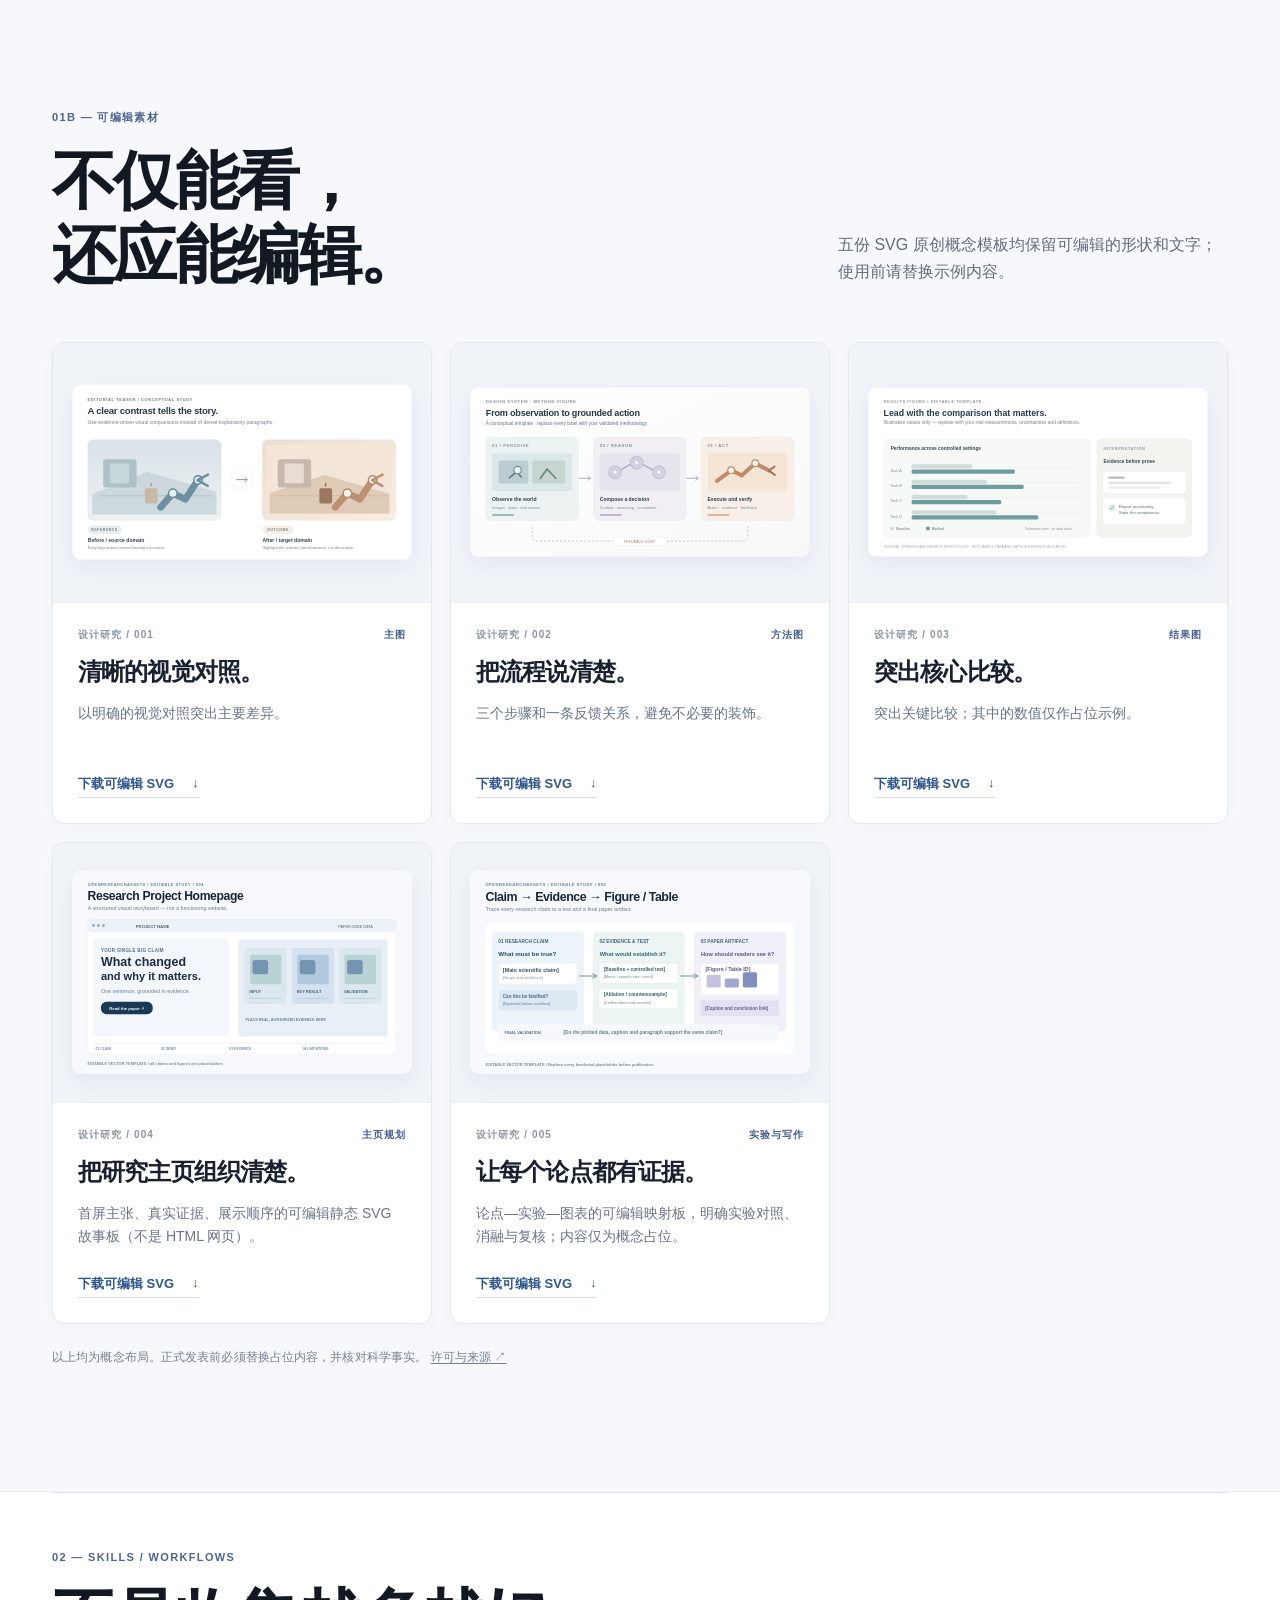
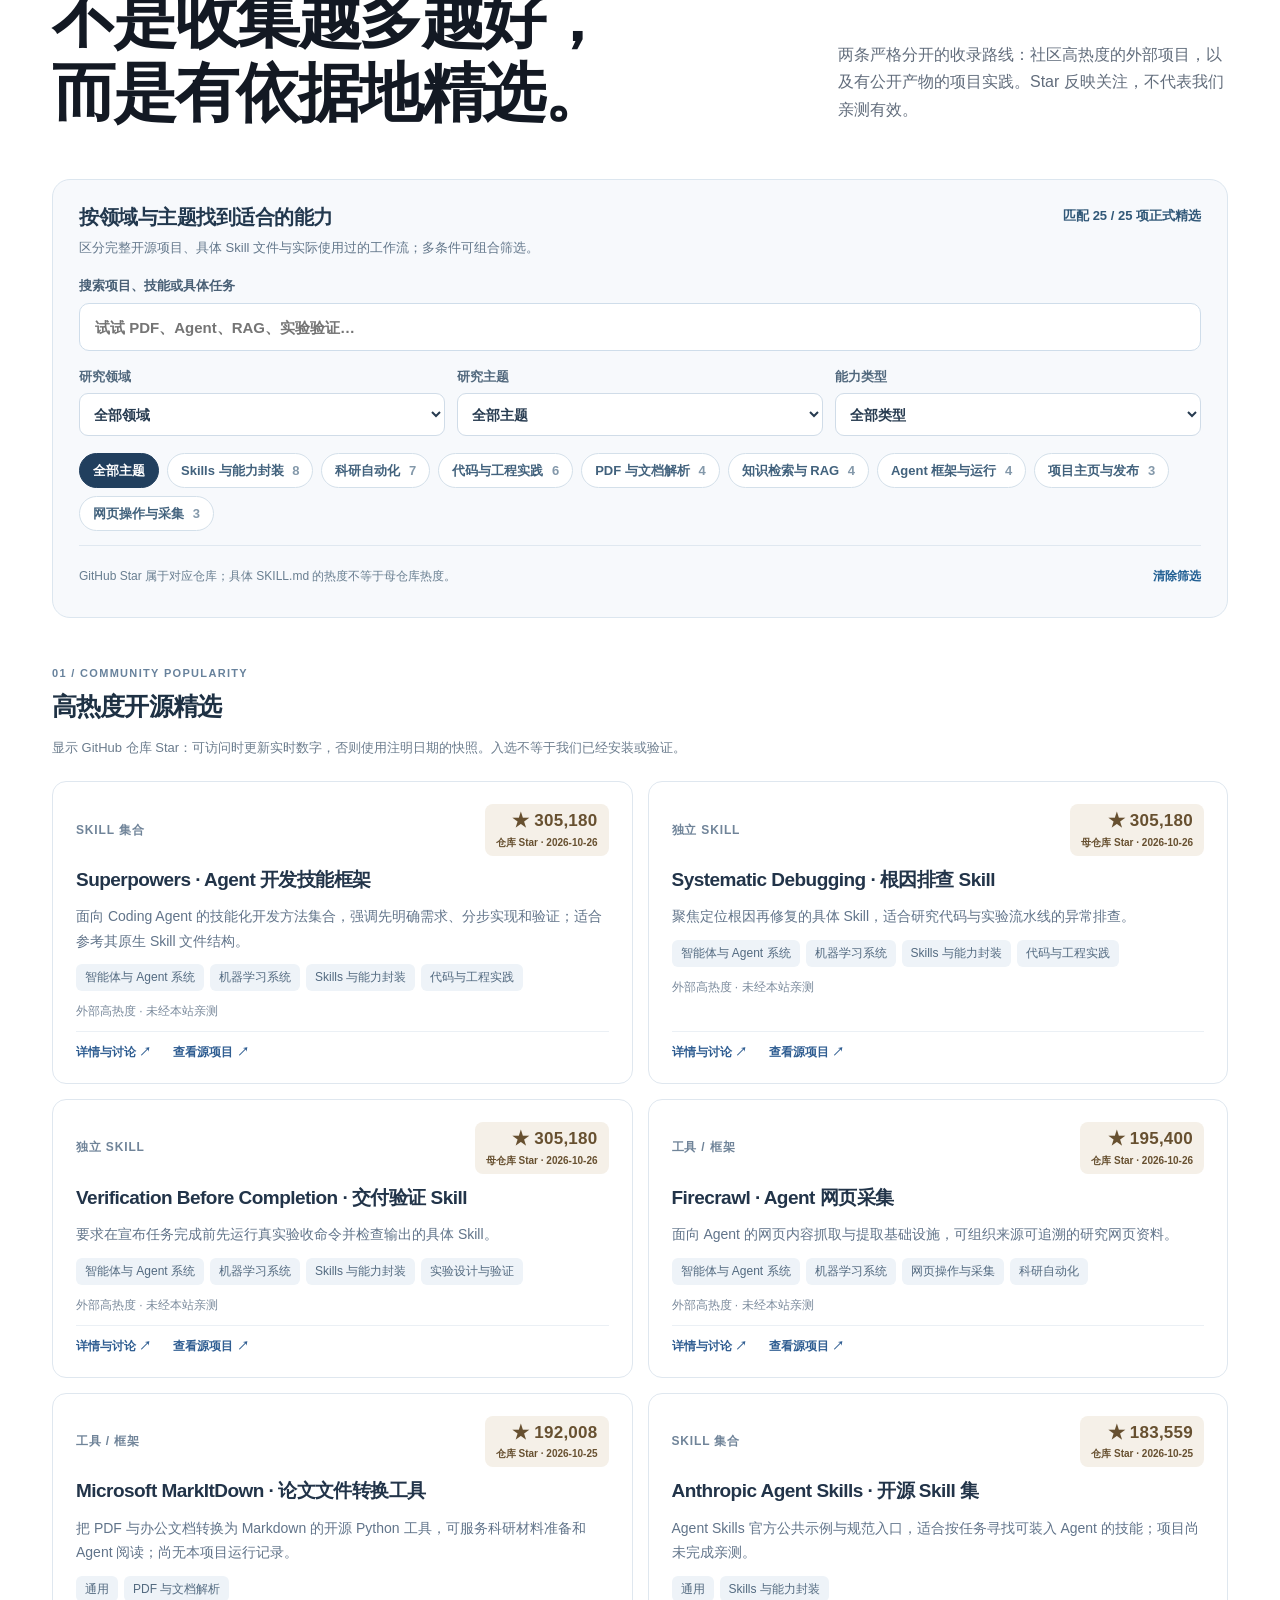
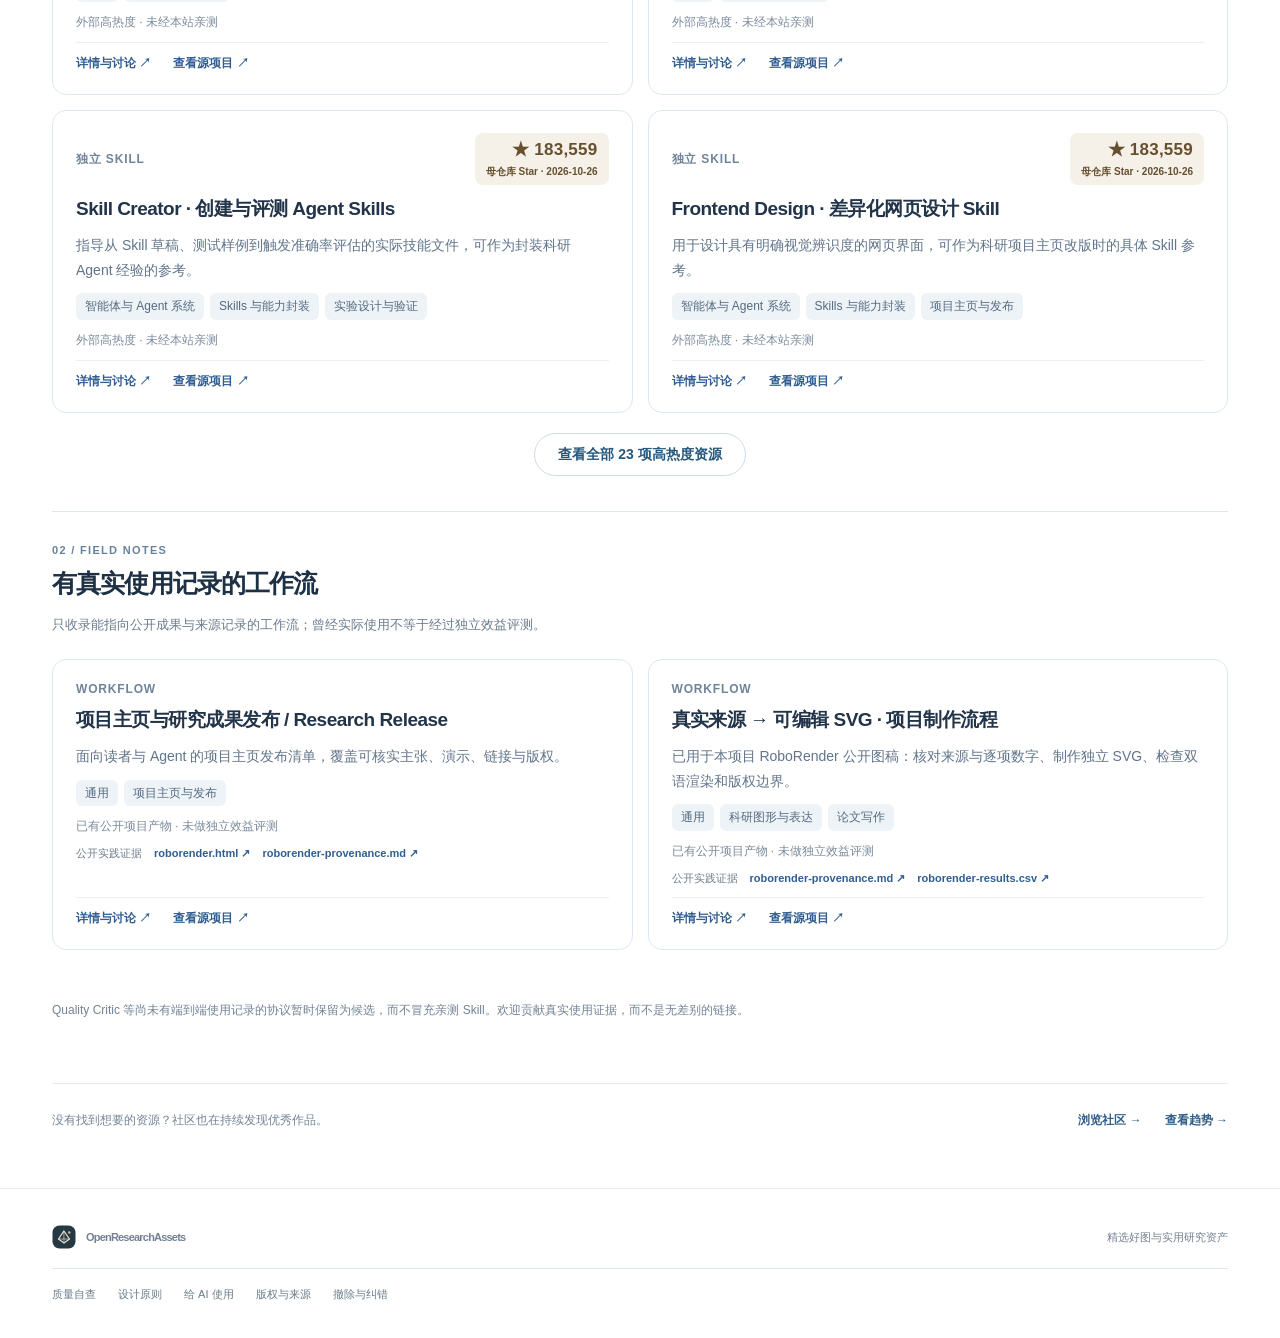
==== commit 7b980b94: "Polish Chinese skill search and distinguish individual skills from collections" ====
--- a/index.html
+++ b/index.html
@@ -89,7 +89,7 @@
 <p data-i18n-zh='["两条严格分开的收录路线：社区高热度的外部项目，以及有公开产物的项目实践。Star 反映关注，不代表我们亲测有效。"]' data-i18n-en='["Two tracks: popular public projects and workflows with visible use in our work. Stars indicate attention, not proven quality."]'>两条严格分开的收录路线：社区高热度的外部项目，以及有公开产物的项目实践。Star 反映关注，不代表我们亲测有效。</p></div>
 <div class="ora-skill-finder" aria-label="Skills and workflows filters">
 <div class="ora-skill-finder-head"><div><strong data-i18n-zh='["按领域与主题找到适合的能力"]' data-i18n-en='["Browse by domain and research topic"]'>按领域与主题找到适合的能力</strong><p data-i18n-zh='["区分完整开源项目、具体 Skill 文件与实际使用过的工作流；多条件可组合筛选。"]' data-i18n-en='["Find projects, individual SKILL.md files and evidenced workflows using combinable filters."]'>区分完整开源项目、具体 Skill 文件与实际使用过的工作流；多条件可组合筛选。</p></div><span id="skill-status" aria-live="polite"></span></div>
-<label class="ora-skill-search-label"><span data-i18n-zh='["搜索项目、技能或具体任务"]' data-i18n-en='["Search projects, skills or tasks"]'>搜索项目、技能或具体任务</span><input id="skill-search" type="search" autocomplete="off" data-i18n-attrs='{"placeholder":["试试 PDF、Agent、RAG、实验验证…","Try PDF, Agent, RAG, verification…"]}' placeholder="试试 PDF、Agent、RAG、实验验证…"/></label>
+<label class="ora-skill-search-label"><span data-i18n-zh='["搜索项目、技能或具体任务"]' data-i18n-en='["Search projects, skills or tasks"]'>搜索项目、技能或具体任务</span><input id="skill-search" type="search" autocomplete="off" data-i18n-attrs='{"placeholder":["Try PDF, Agent, RAG, verification…","试试 PDF、Agent、RAG、实验验证…"]}' placeholder="试试 PDF、Agent、RAG、实验验证…"/></label>
 <div class="ora-skill-filters">
 <label><span data-i18n-zh='["研究领域"]' data-i18n-en='["Research domain"]'>研究领域</span><select id="skill-domain" aria-label="Skill domain"><option value="">全部领域</option></select></label>
 <label><span data-i18n-zh='["研究主题"]' data-i18n-en='["Research topic"]'>研究主题</span><select id="skill-topic" aria-label="Skill topic"><option value="">全部主题</option></select></label>
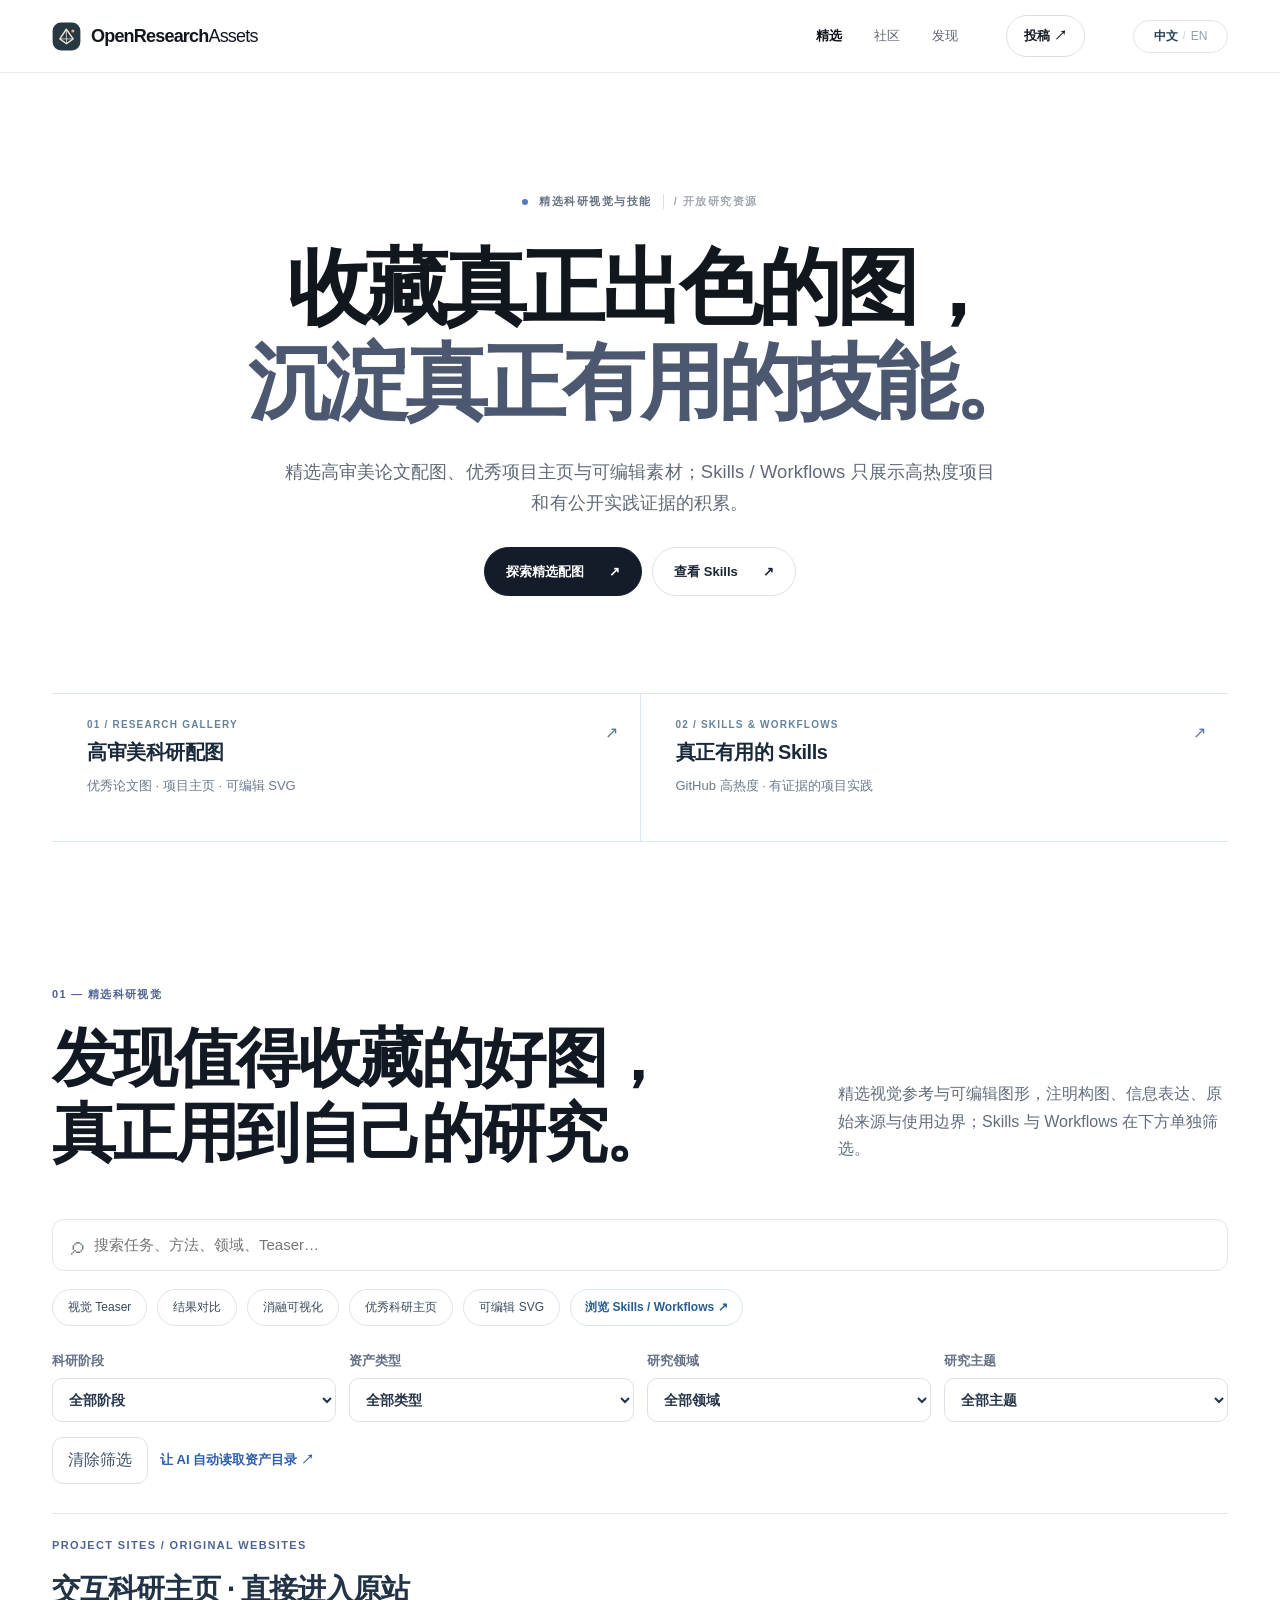
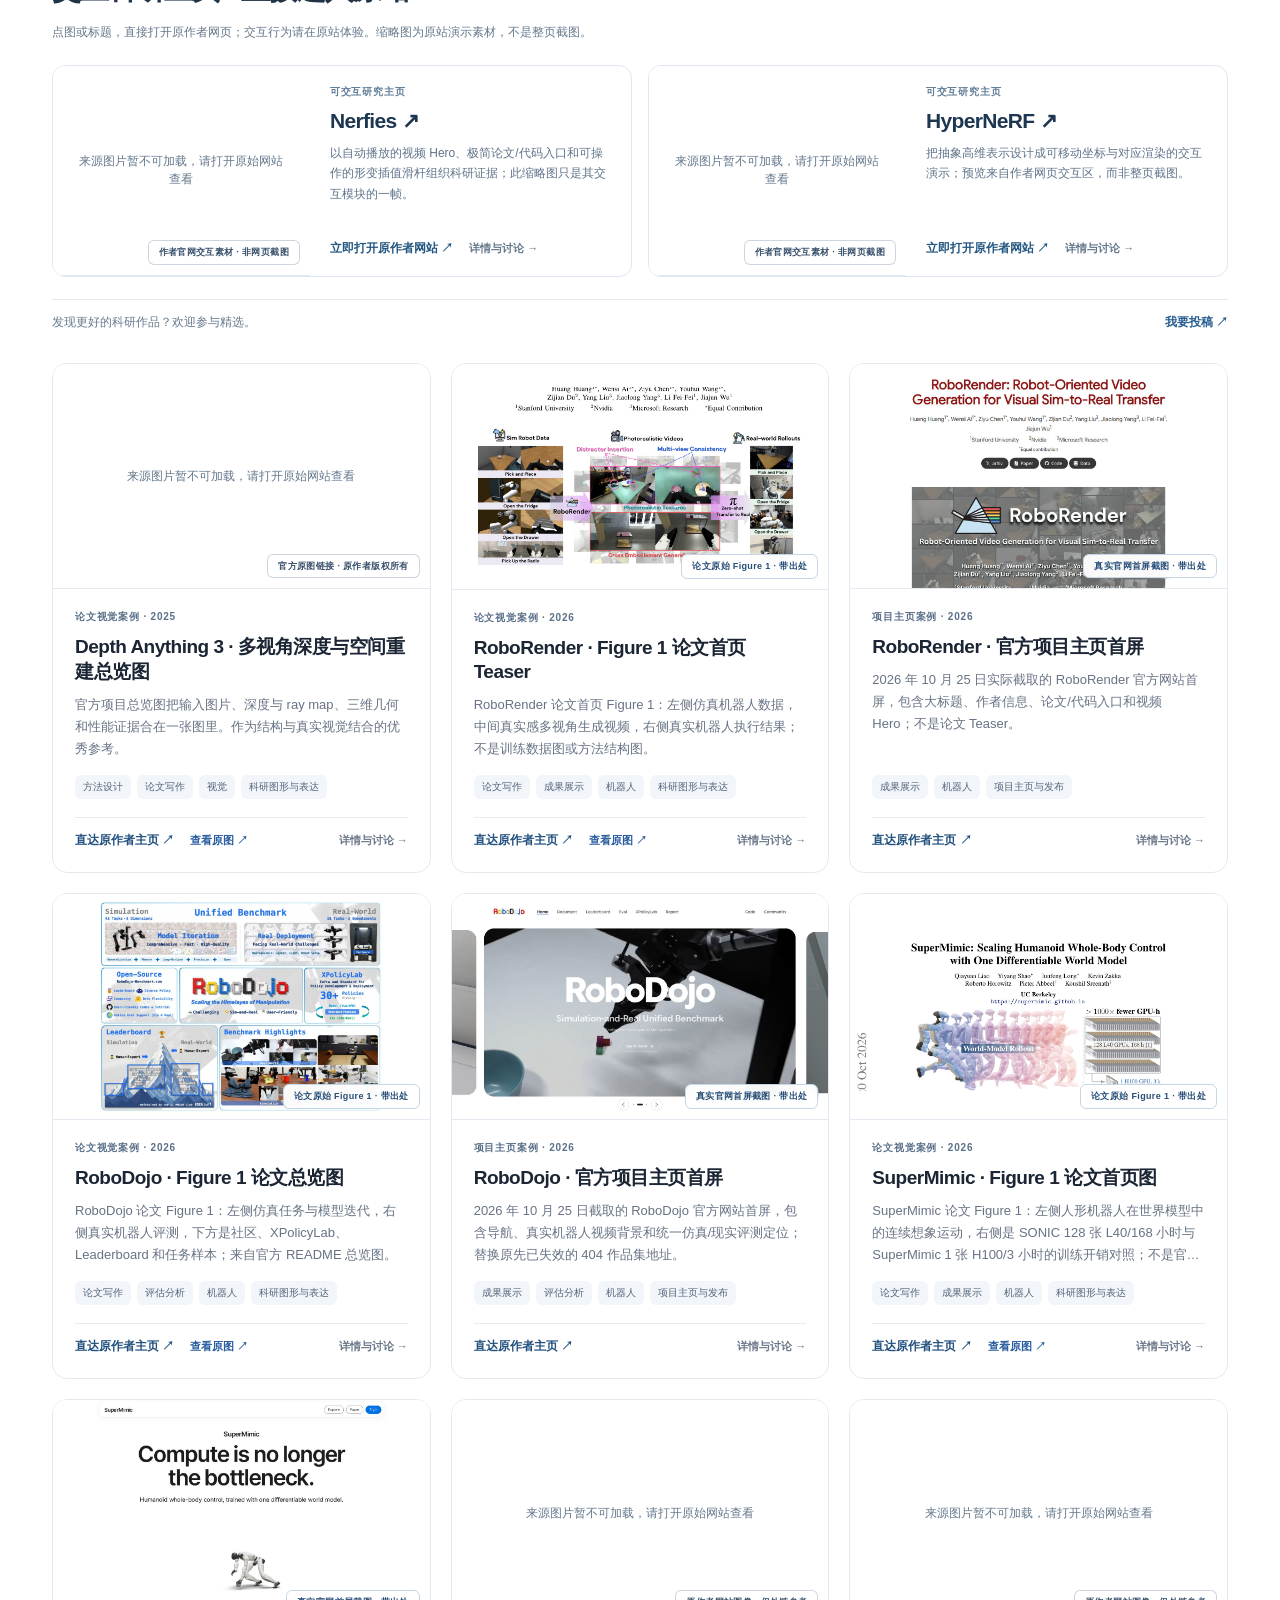
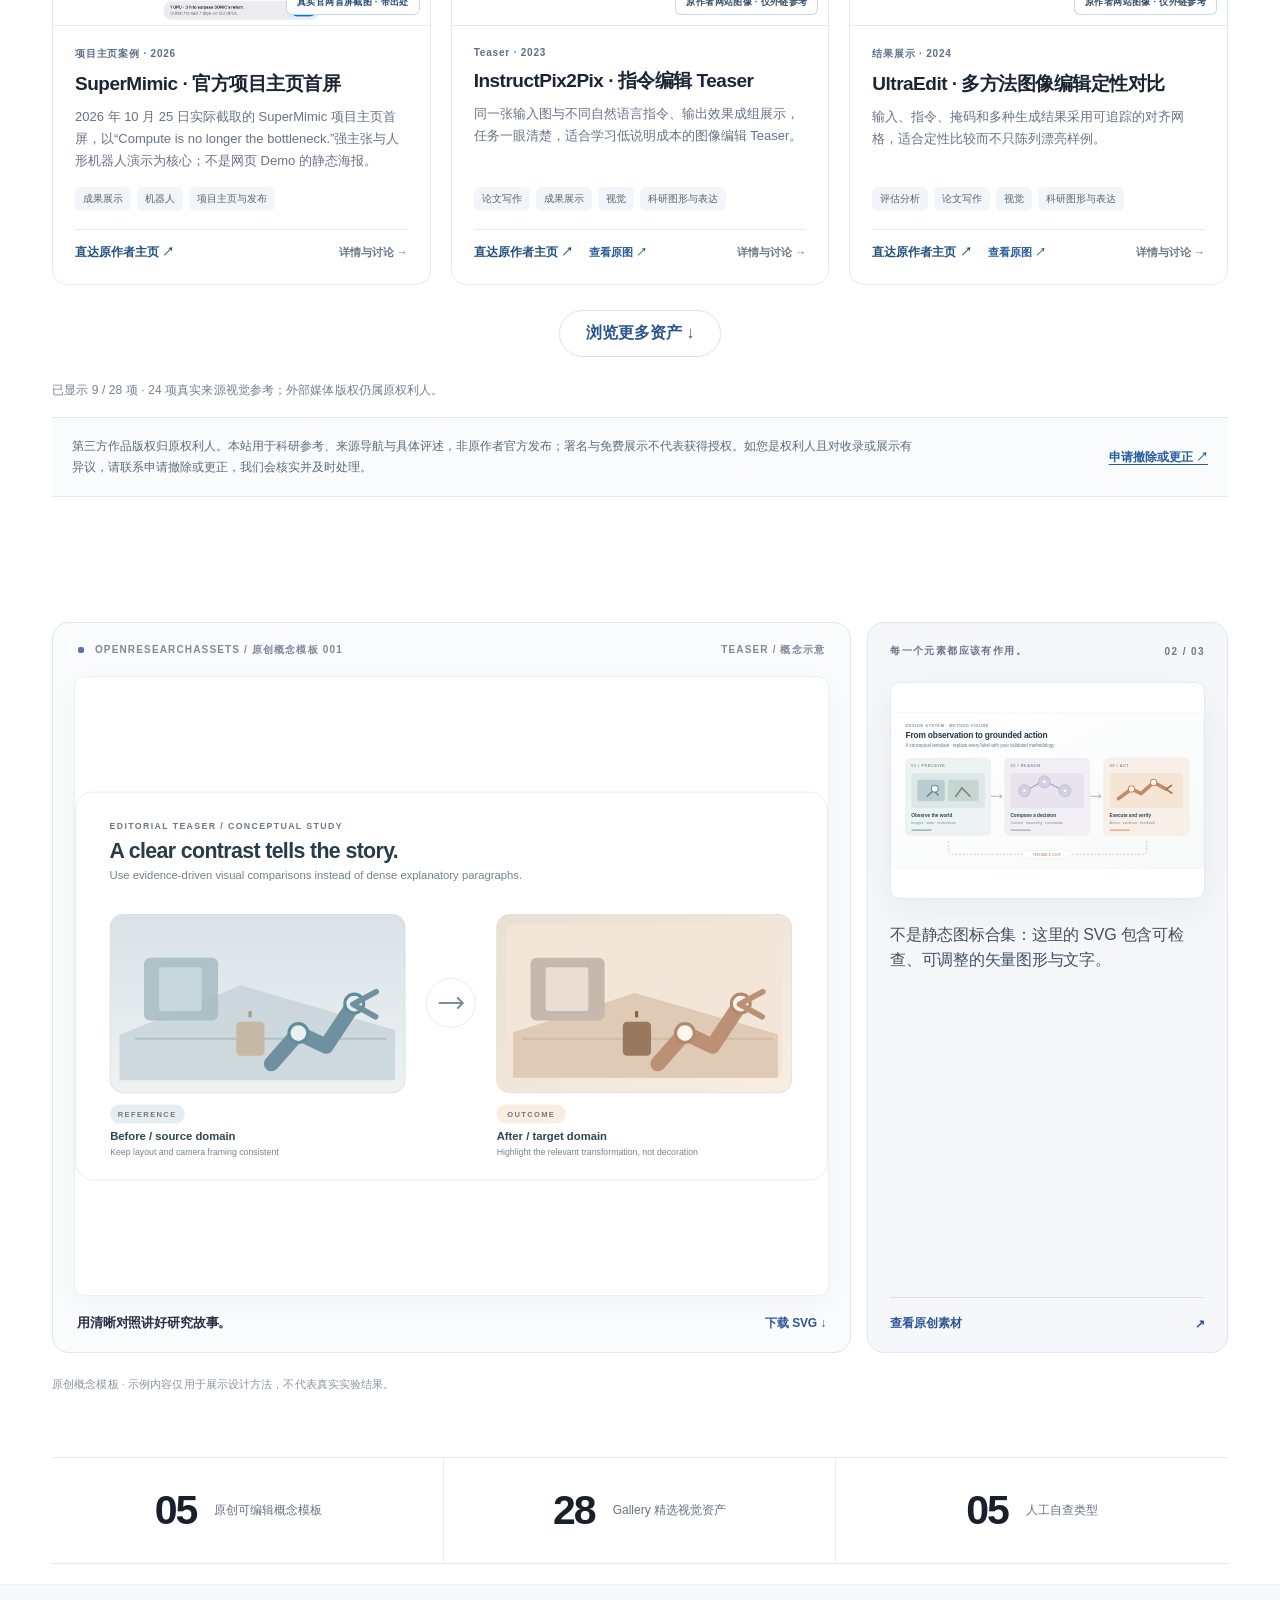
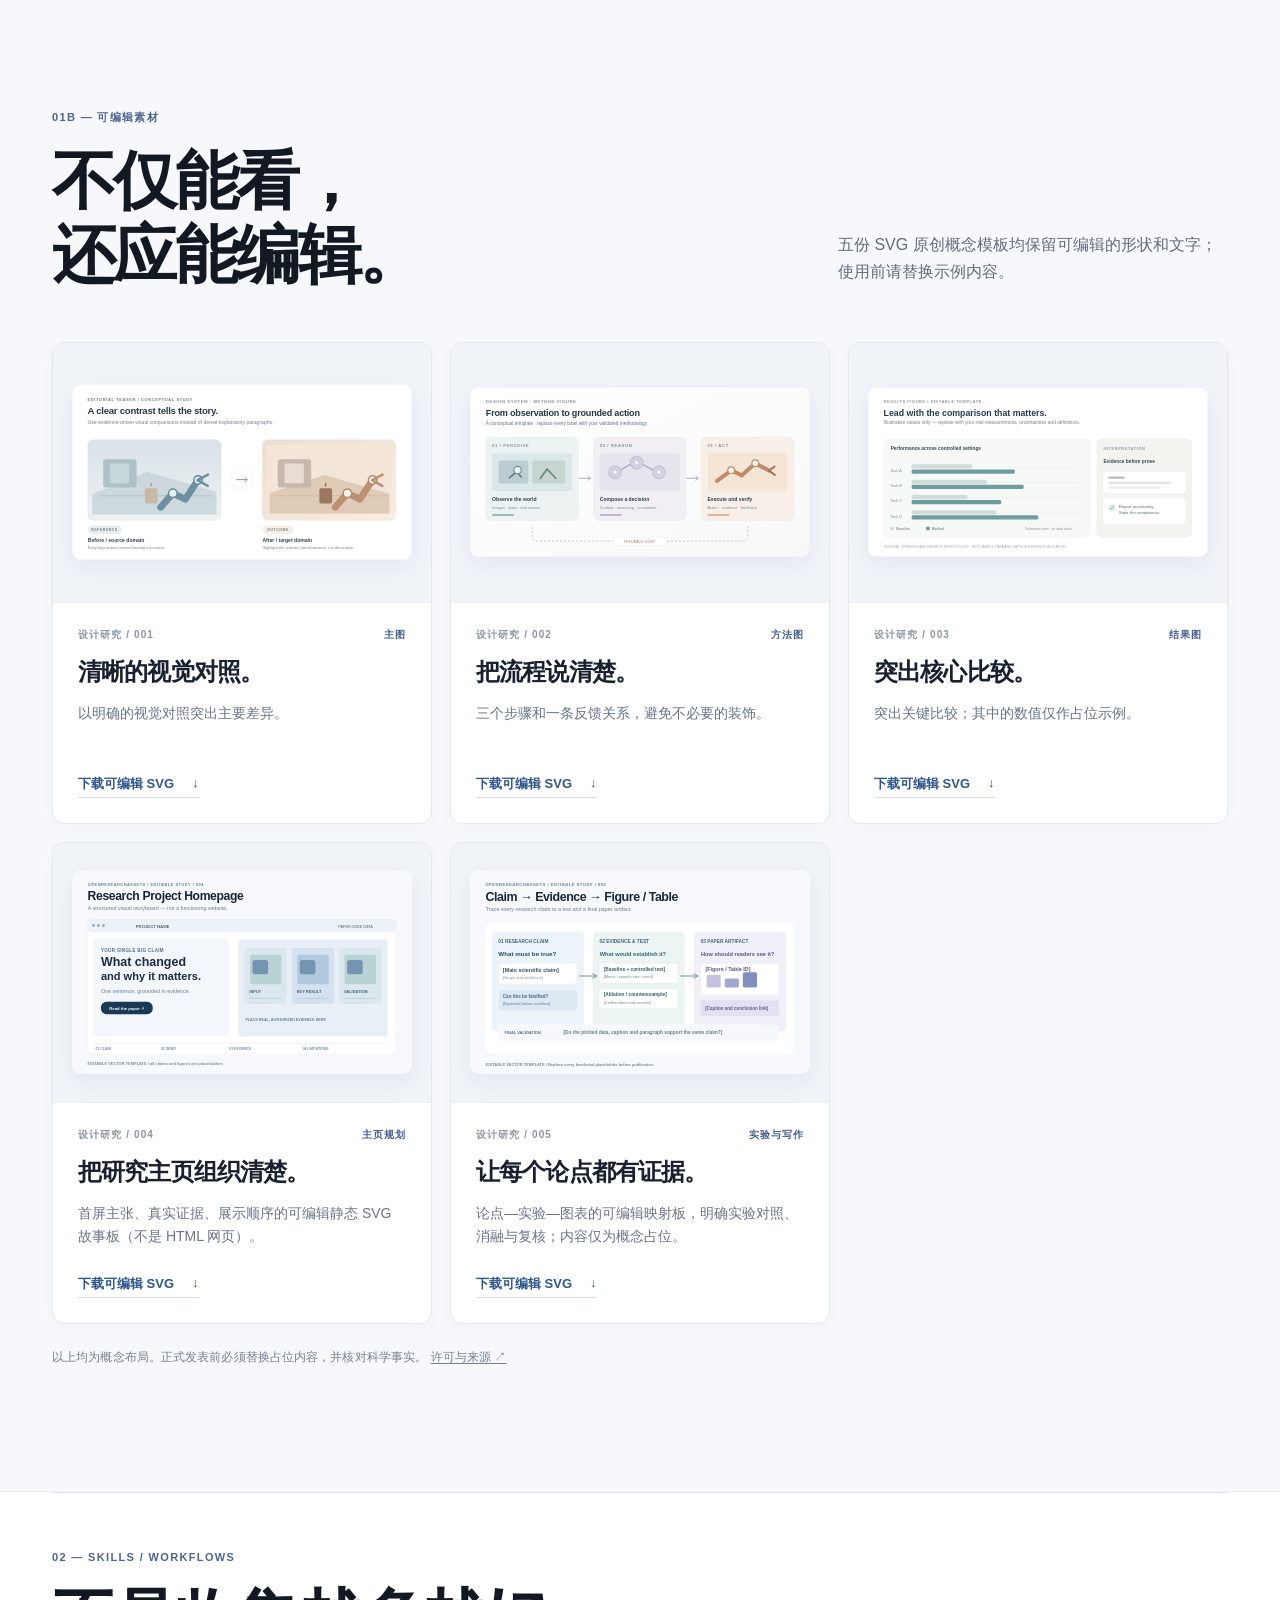
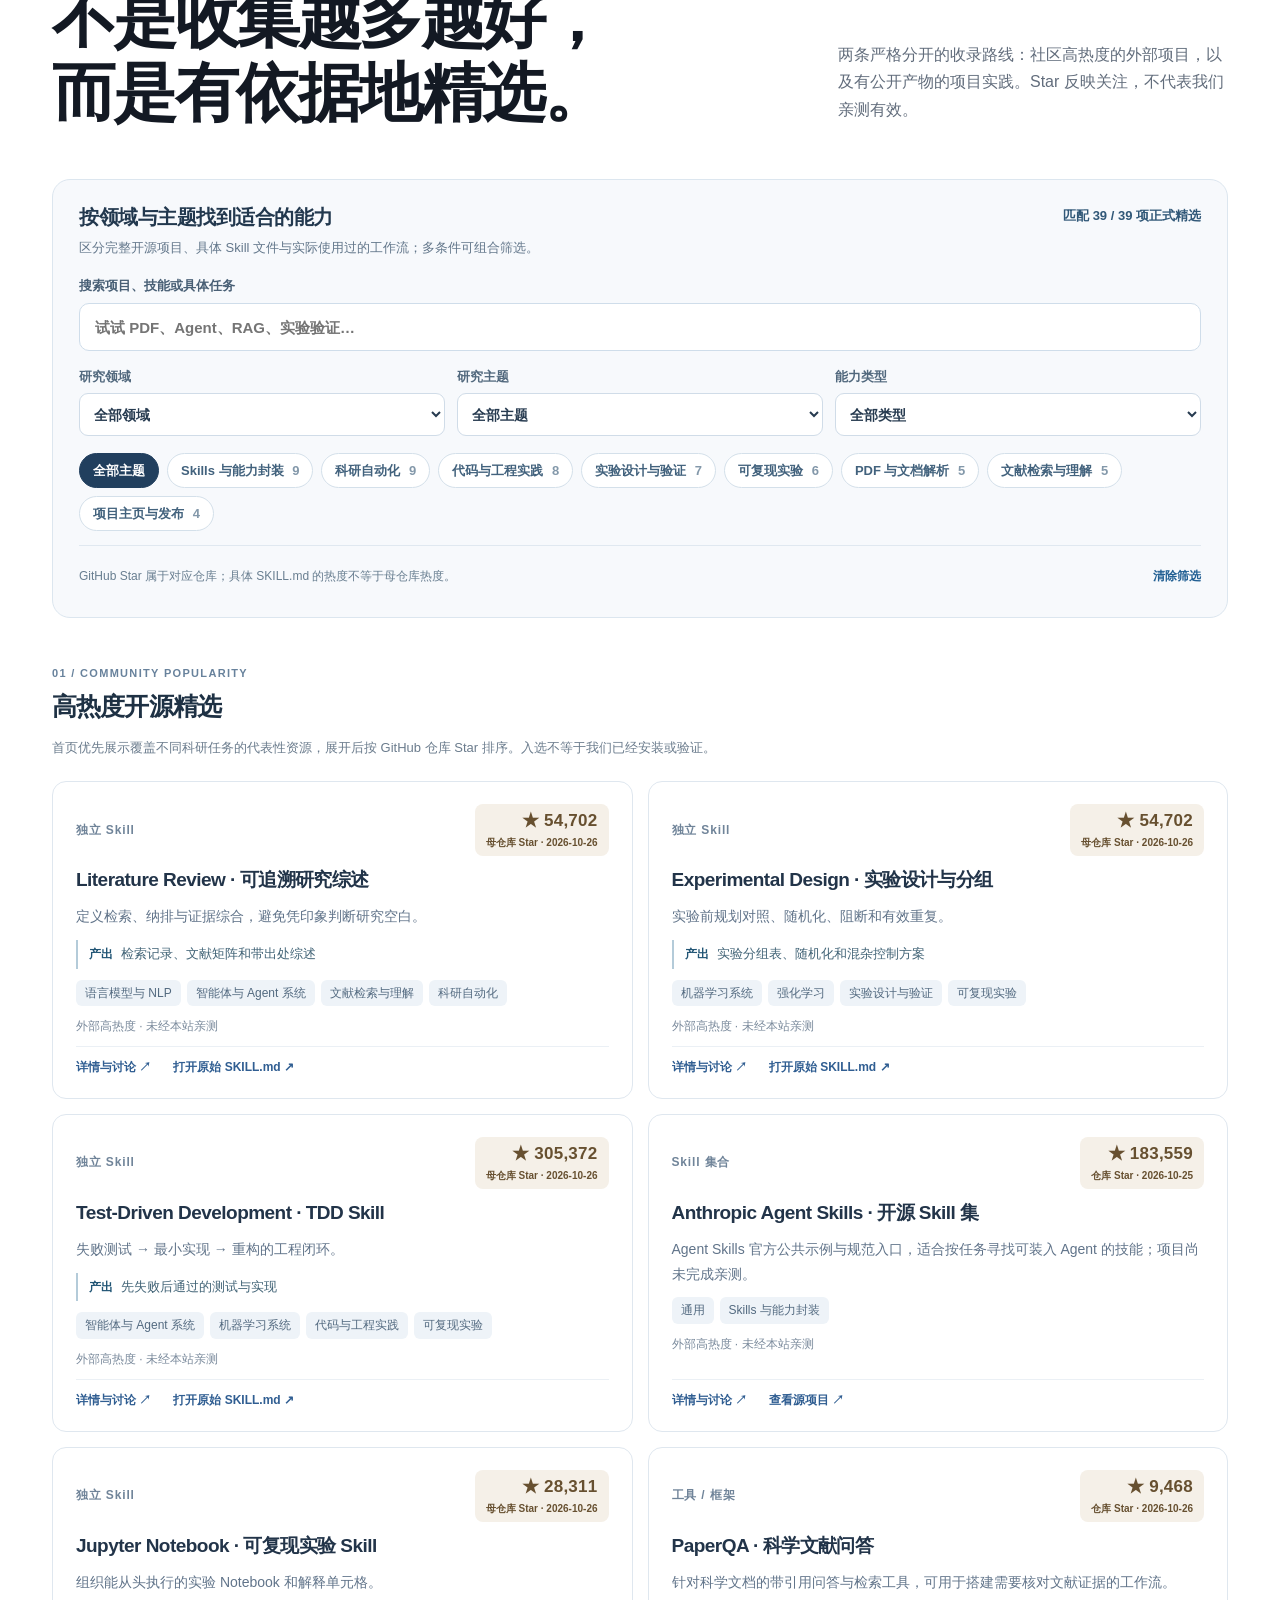
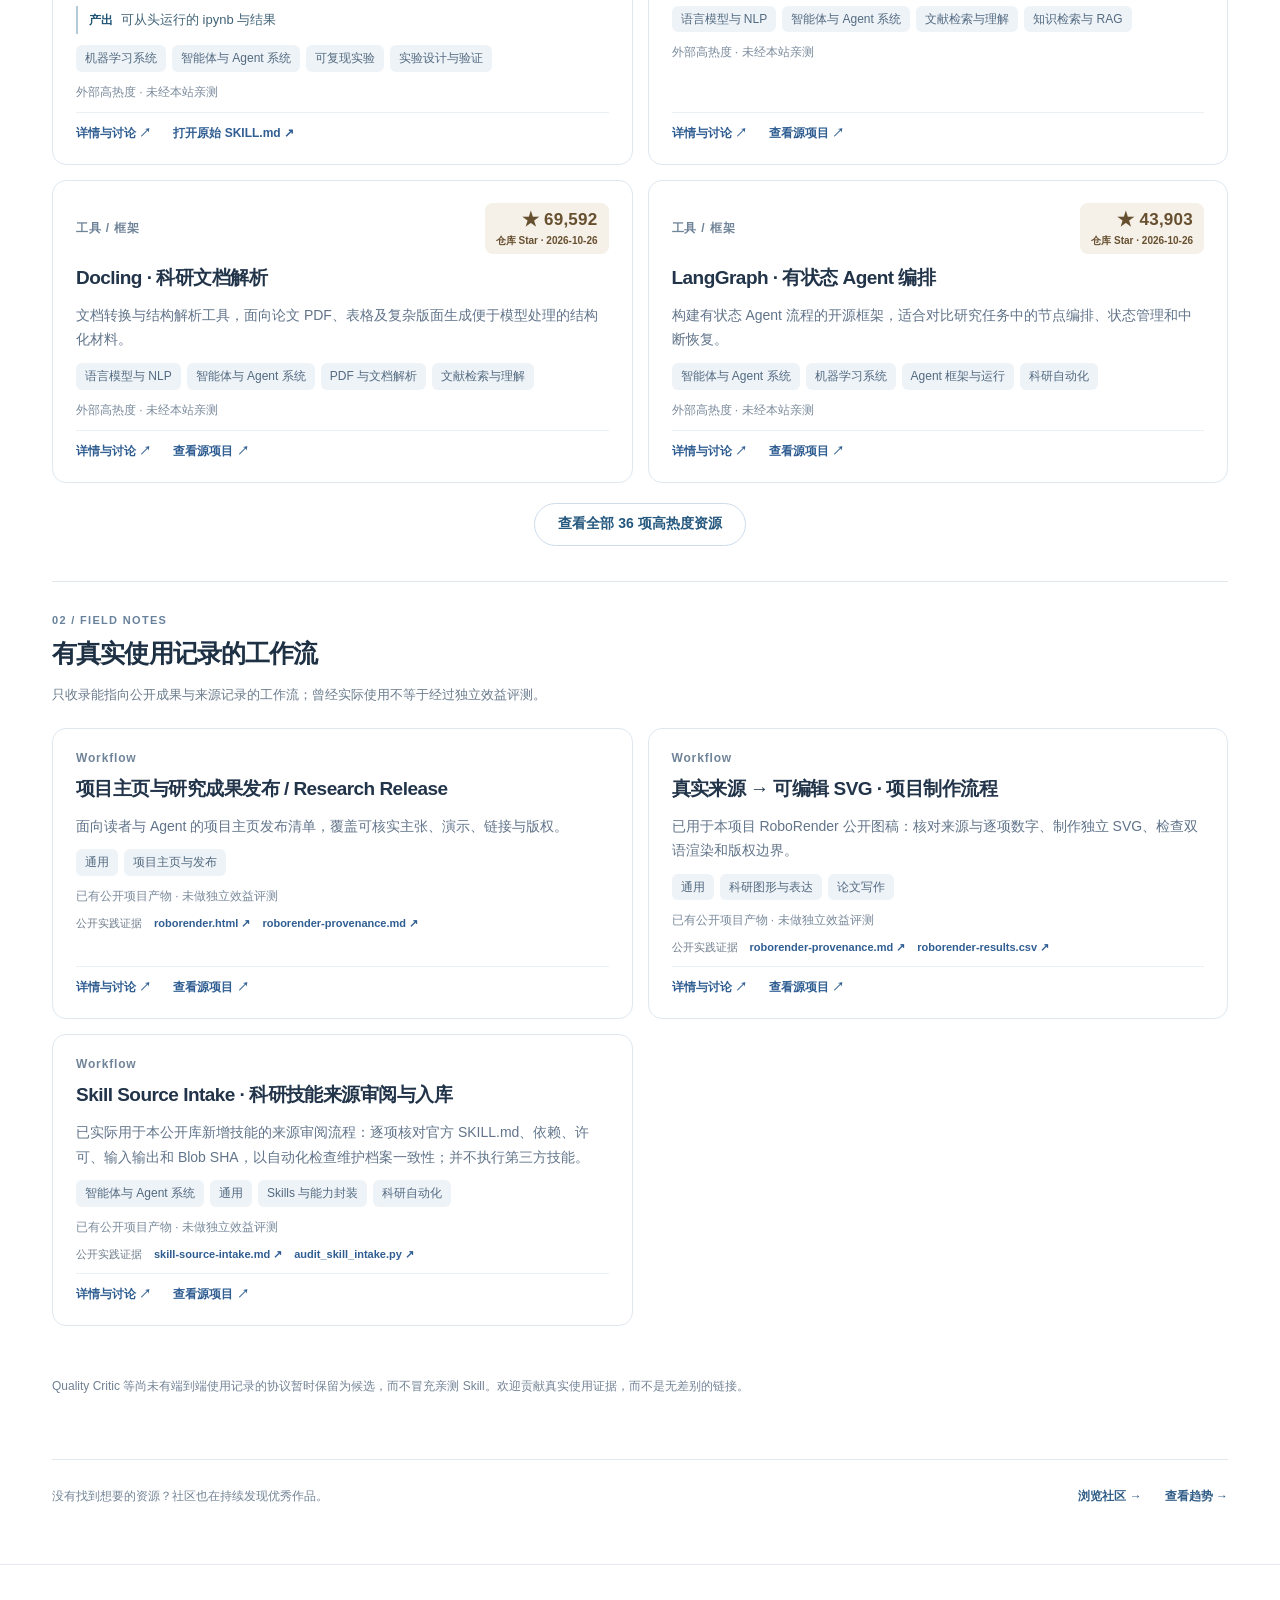
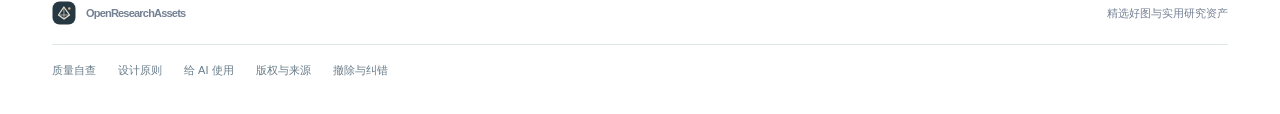
==== commit 8d6f07ce: "Show task-diverse editorial Skill preview without duplicating parent-star rankings" ====
--- a/index.html
+++ b/index.html
@@ -99,7 +99,7 @@
 </div>
 <div class="ora-skill-group"><div class="ora-skill-group-head"><span class="ora-group-index">01 / COMMUNITY POPULARITY</span>
 <h3 data-i18n-zh='["高热度开源精选"]' data-i18n-en='["Popular open-source picks"]'>高热度开源精选</h3>
-<p data-i18n-zh='["显示 GitHub 仓库 Star：可访问时更新实时数字，否则使用注明日期的快照。入选不等于我们已经安装或验证。"]' data-i18n-en='["Current GitHub stars when available; otherwise a dated snapshot. Inclusion does not imply installation or testing."]'>显示 GitHub 仓库 Star：可访问时更新实时数字，否则使用注明日期的快照。入选不等于我们已经安装或验证。</p></div>
+<p data-i18n-zh='["首页优先展示覆盖不同科研任务的代表性资源，展开后按 GitHub 仓库 Star 排序。入选不等于我们已经安装或验证。"]' data-i18n-en='["A task-diverse preview first; the full listing is sorted by repository Stars. Inclusion does not imply testing."]'>显示 GitHub 仓库 Star：可访问时更新实时数字，否则使用注明日期的快照。入选不等于我们已经安装或验证。</p></div>
 <div class="ora-skill-list" id="popular-skills"><p class="empty-state">加载高热度资源…</p></div><button class="ora-skill-more" id="skill-more" type="button" hidden>查看全部高热度资源</button></div>
 <div class="ora-skill-group"><div class="ora-skill-group-head"><span class="ora-group-index">02 / FIELD NOTES</span>
 <h3 data-i18n-zh='["有真实使用记录的工作流"]' data-i18n-en='["Workflows used in project practice"]'>有真实使用记录的工作流</h3>
--- a/css/catalog.css
+++ b/css/catalog.css
@@ -292,7 +292,7 @@
 .ora-skill-stars{display:inline-flex;gap:4px;flex-direction:column;align-items:flex-end;border-radius:8px;padding:7px 11px;background:#f5f0e8;color:#675030}
 .ora-skill-stars b{font-size:17px;line-height:1.2;font-weight:800;font-variant-numeric:tabular-nums;letter-spacing:.015em}
 .ora-skill-stars small{font-size:10px;line-height:1.3;font-weight:600;letter-spacing:0;text-transform:none}
-.ora-skill-card .ora-skill-meta{align-items:center;font-size:12px}
+.ora-skill-card .ora-skill-meta{align-items:center;font-size:12px;text-transform:none}
 .ora-skill-card>p:not(.ora-skill-status){font-size:14px;line-height:1.75}
 .ora-skill-tags{display:flex;flex-wrap:wrap;gap:6px;margin:0}
 .ora-skill-tags span{font-size:12px;line-height:1.4;background:#eef3f8;color:#536a80;padding:5px 9px;border-radius:6px}
@@ -302,3 +302,23 @@
 .ora-skill-more[hidden]{display:none}
 @media(max-width:900px){.ora-facets{grid-template-columns:repeat(2,minmax(0,1fr))}}
 @media(max-width:720px){.ora-facets{grid-template-columns:1fr}.ora-skill-finder{padding:19px 17px}.ora-skill-finder-head{flex-direction:column;gap:8px}.ora-skill-filters{grid-template-columns:1fr}.ora-skill-filter-footer{align-items:flex-start;flex-direction:column;gap:7px}.ora-skill-stars b{font-size:16px}#skill-status{white-space:normal}}
+
+/* Real SKILL.md dossiers: a one-line outcome on the card, source-grounded steps only on detail. */
+.ora-skill-card .ora-skill-output{font-size:13px!important;line-height:1.58!important;color:#426477!important;border-left:2px solid #b4cbd9;padding:4px 0 4px 11px;margin:0!important}
+.ora-skill-output strong{font-size:12px;color:#215575;margin-right:8px}
+.ora-execution{margin:22px 0 33px;border:1px solid #dce6f0;border-radius:16px;background:#f8fafc;padding:23px 25px}
+.ora-execution-head>span{font-weight:750;font-size:11px;letter-spacing:.09em;color:#487d8c}
+.ora-execution-head h2{font-size:23px;color:#263e52;letter-spacing:-.03em;margin:9px 0}
+.ora-execution-head p{font-size:13px;line-height:1.75;color:#6a7b8c;margin:0 0 20px}
+.ora-execution-grid{display:grid;grid-template-columns:repeat(2,minmax(0,1fr));gap:12px}
+.ora-execution-grid>div{background:#fff;border:1px solid #e1e9f1;border-radius:10px;padding:16px 17px}
+.ora-execution h3{font-size:15px;font-weight:720;color:#244b65;margin:10px 0}
+.ora-execution ul,.ora-execution ol{padding-left:21px;margin:0}
+.ora-execution li{font-size:13px;line-height:1.8;margin:4px 0;color:#4e6272}
+.ora-execution-steps{padding-left:24px!important;margin-bottom:16px!important}
+.ora-execution-actions{display:flex;gap:16px;flex-wrap:wrap;align-items:center;padding-top:16px;border-top:1px solid #dfe8ef}
+.ora-execution-actions a{font-size:13px;font-weight:720;text-decoration:none;color:#275e84}
+.ora-execution-actions button{border:1px solid #ccdae7;border-radius:9px;color:#315b75;background:#fff;padding:8px 13px;font-size:12px;font-weight:720;cursor:pointer}
+.ora-execution-provenance{font-size:11px;line-height:1.7;overflow-wrap:anywhere;color:#728294;margin:17px 0 0}
+.ora-execution-provenance code{font-size:11px;overflow-wrap:anywhere}
+@media(max-width:720px){.ora-execution{padding:18px 15px}.ora-execution-grid{grid-template-columns:1fr}.ora-execution-head h2{font-size:21px}}
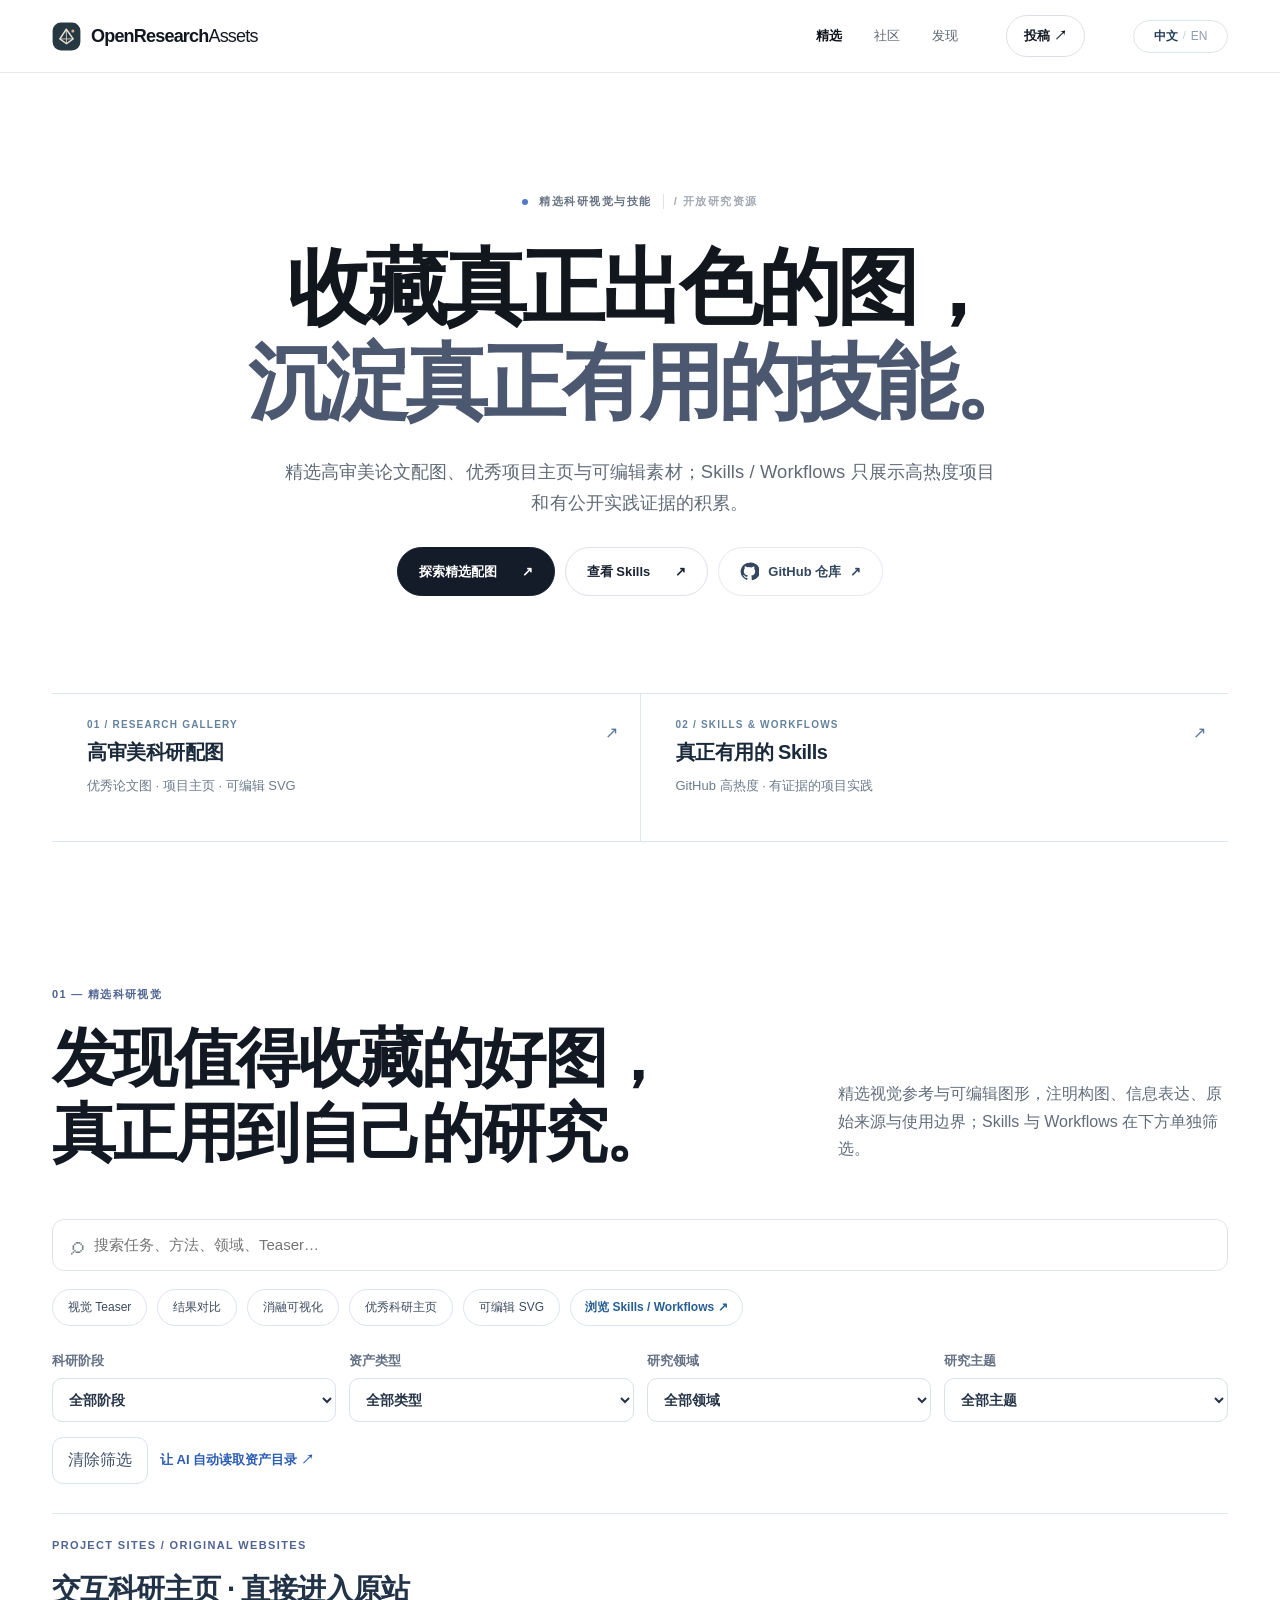
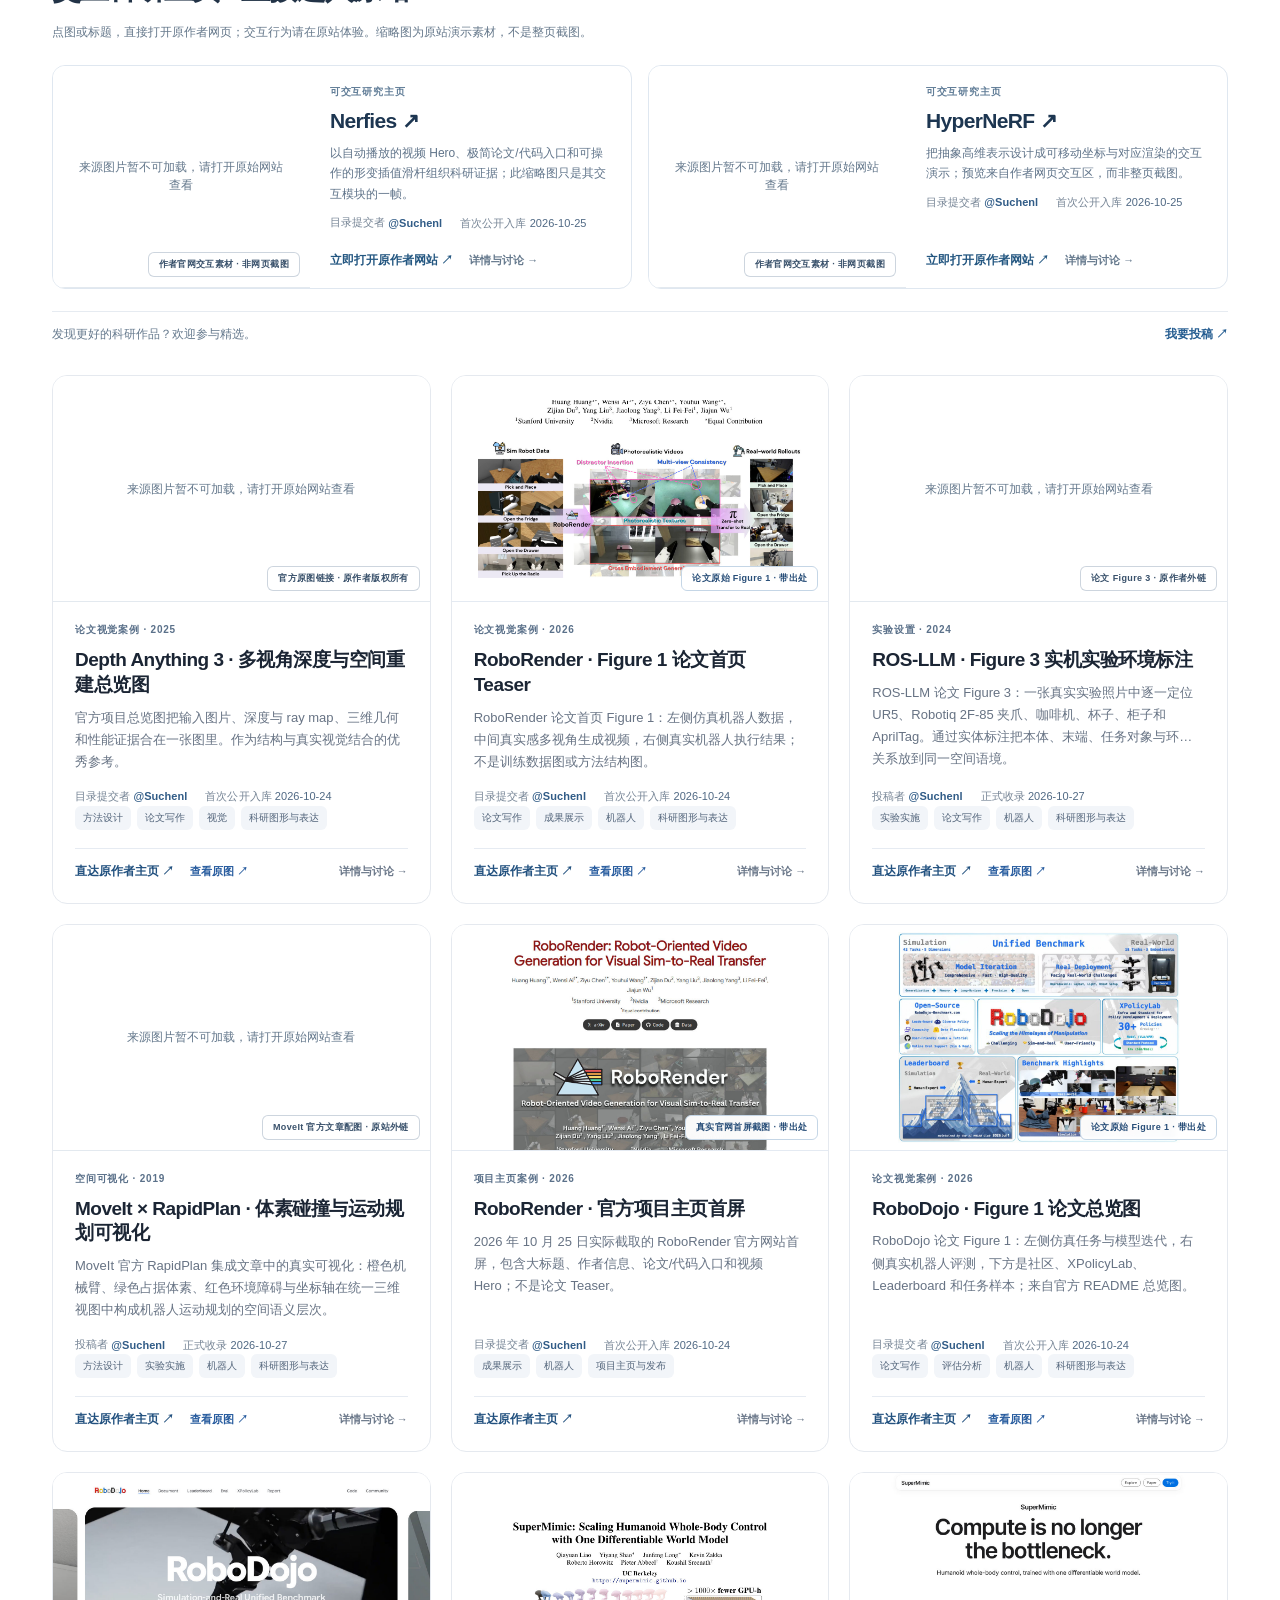
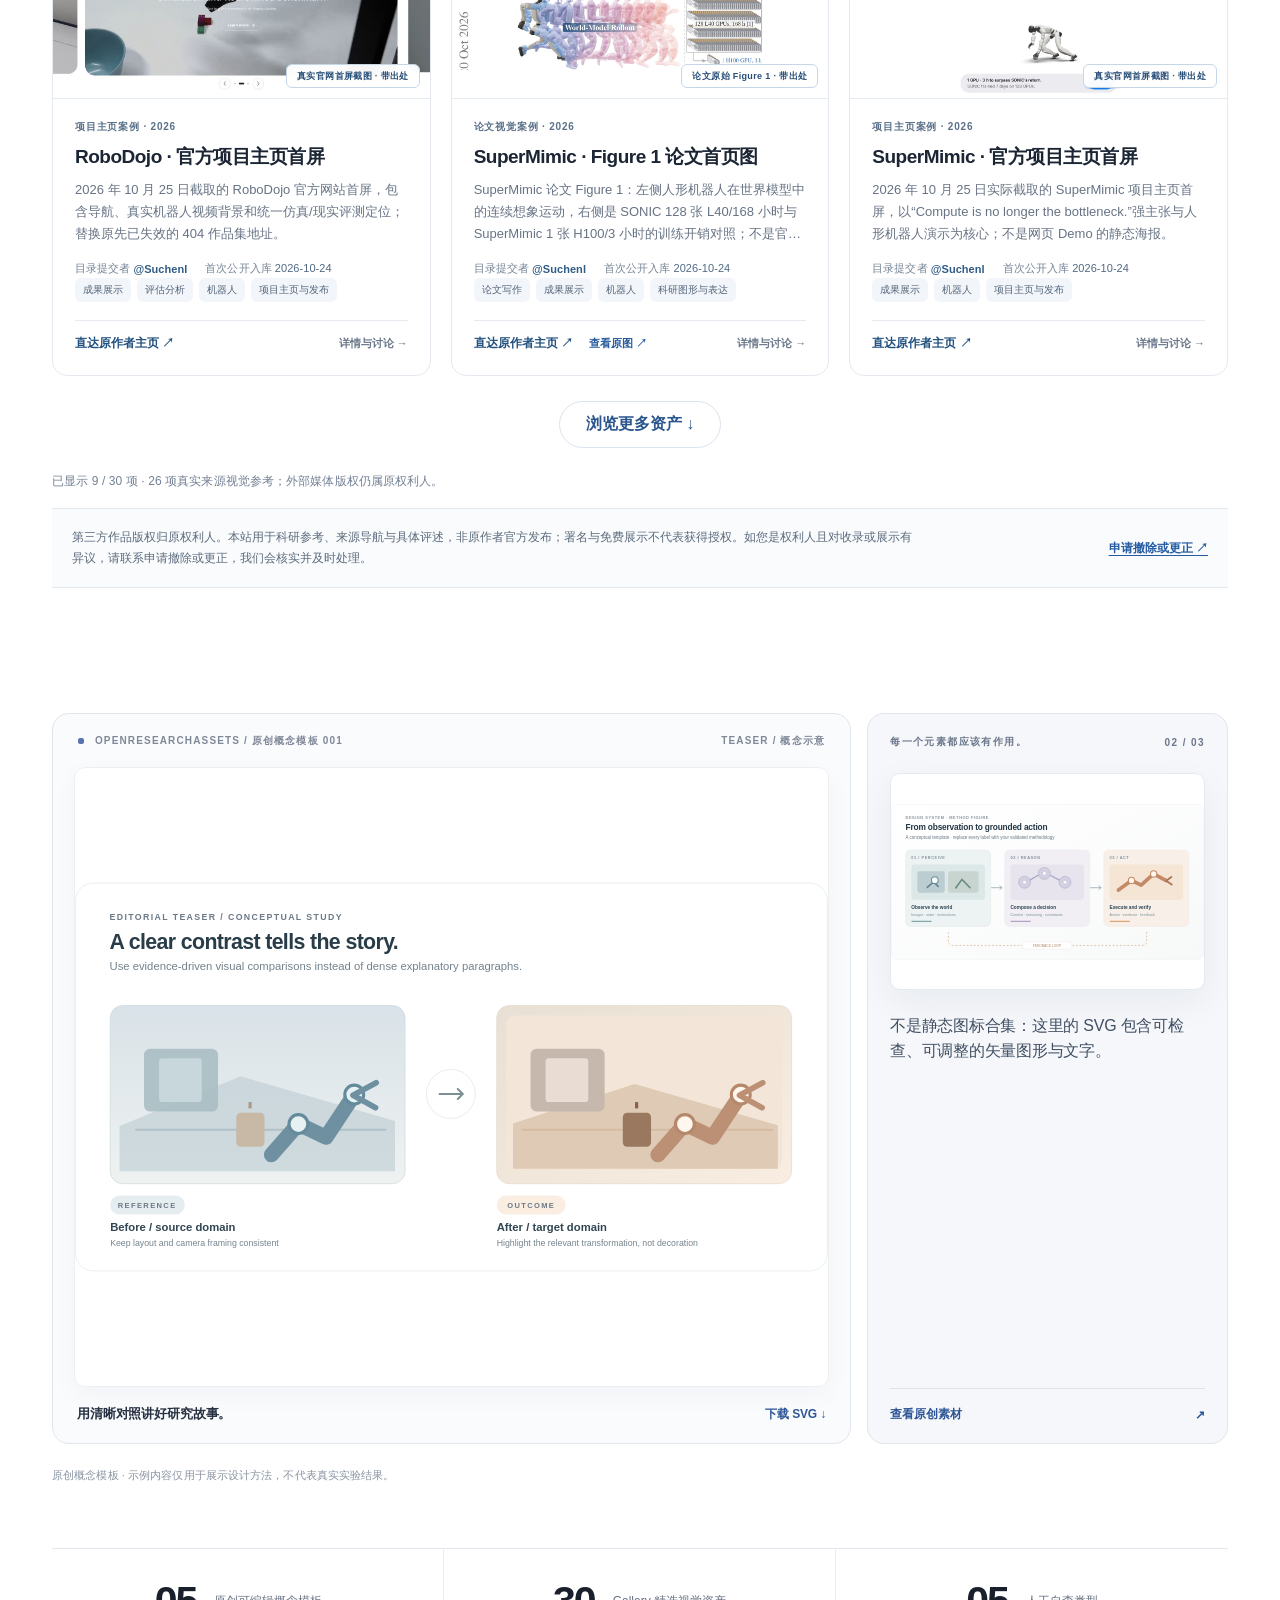
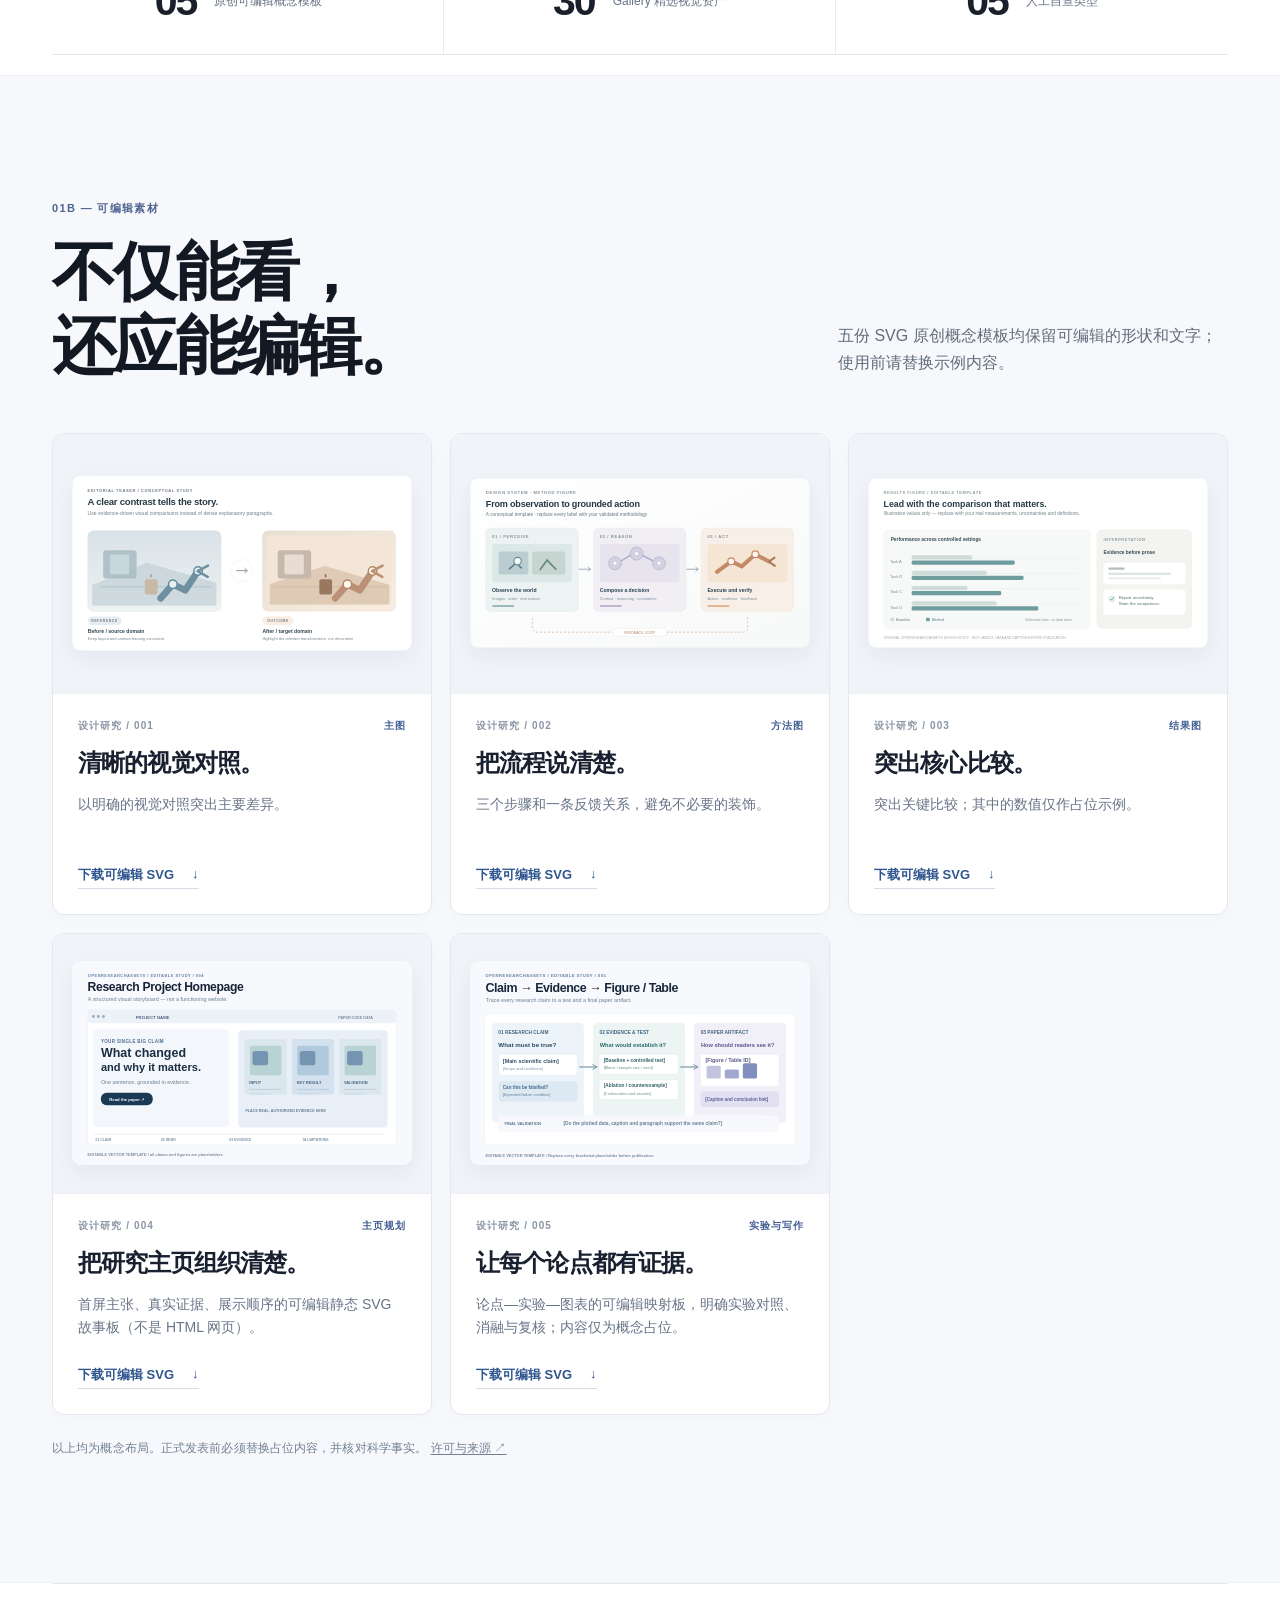
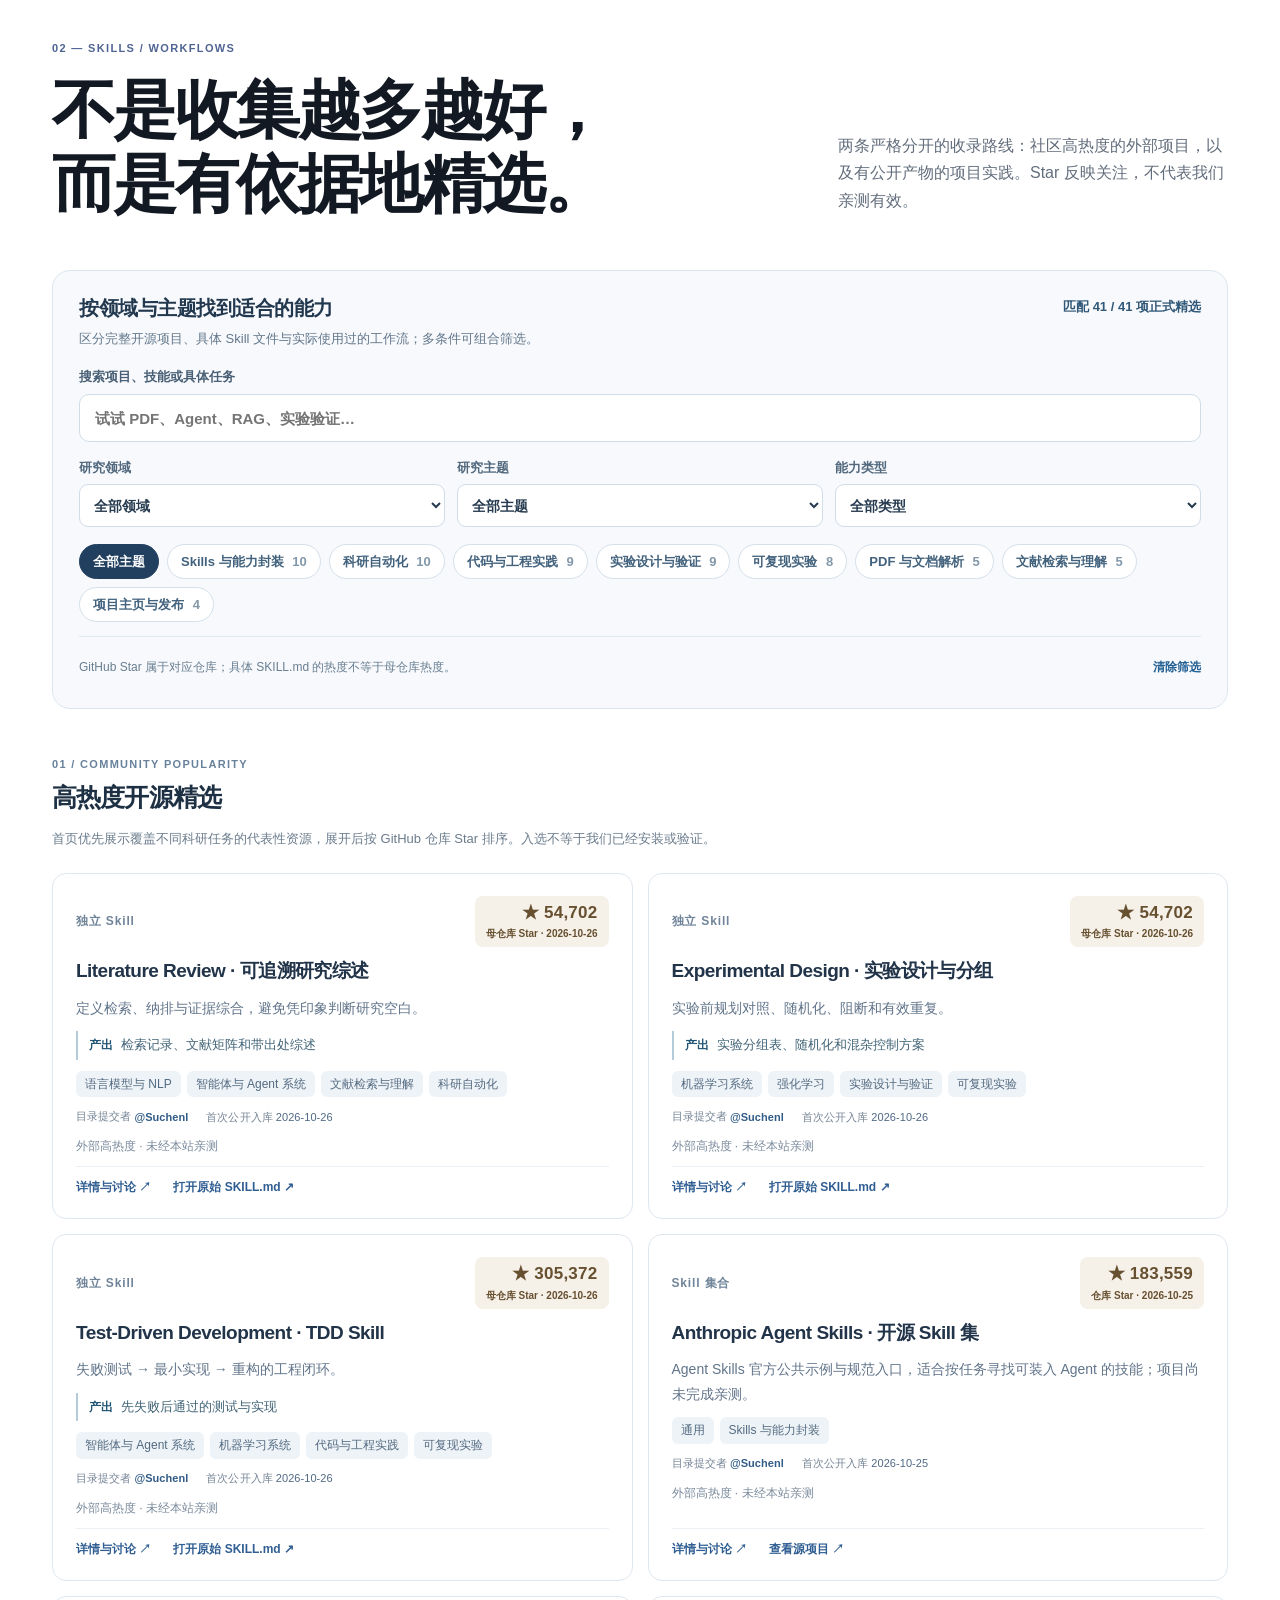
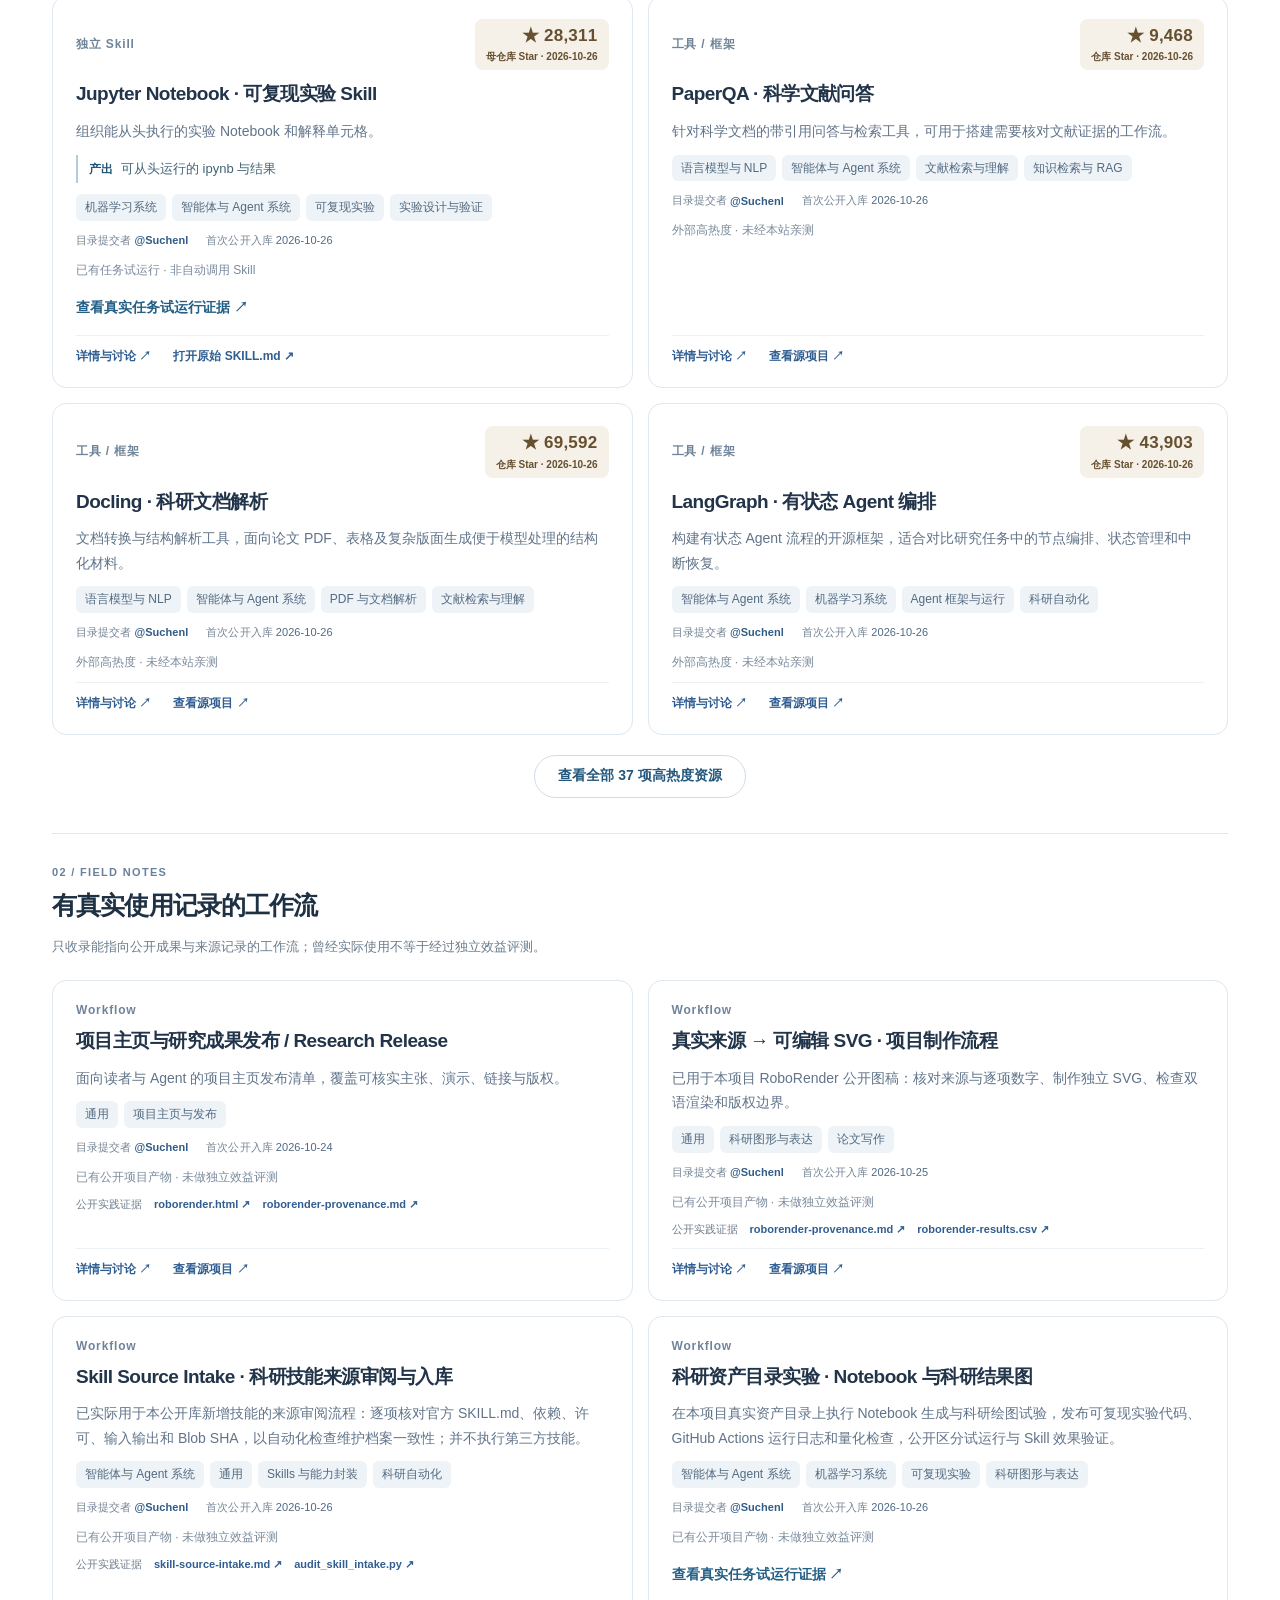
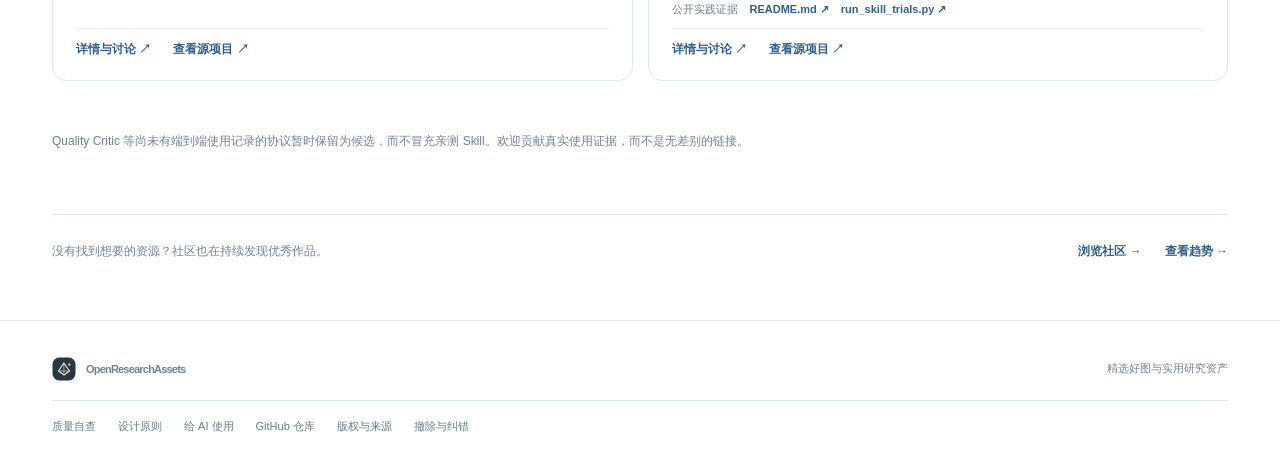
==== commit 5f21bf06: "Make source repository easy to reach from homepage and global footer" ====
--- a/index.html
+++ b/index.html
@@ -22,7 +22,7 @@
 <p class="hero-kicker" data-i18n-en='[" Curated visuals and research skills "]' data-i18n-zh='[" 精选科研视觉与技能 "]'><span aria-hidden="true" class="status-dot"></span> 让科研设计更加出色 <span class="hero-kicker-end" data-i18n-en='["/ An open initiative"]' data-i18n-zh='["/ 开放研究资源"]'>/ 开放研究资源</span></p>
 <h1 data-i18n-en='["Remarkable research figures."]' data-i18n-zh='["收藏真正出色的图，"]' id="hero-title">收藏真正出色的图，<br/><span data-i18n-en='["Skills worth using."]' data-i18n-zh='["沉淀真正有用的技能。"]'>沉淀真正有用的技能。</span></h1>
 <p class="hero-sub" data-i18n-en='["Curated visuals and editable figures, alongside popular open-source skills and project-proven research workflows."]' data-i18n-zh='["精选高审美论文配图、优秀项目主页与可编辑素材；Skills / Workflows 只展示高热度项目和有公开实践证据的积累。"]'>从文献调研、方法设计到实验、写作与成果展示，发现经过整理的科研经验、设计参考、可编辑资源和实用工作流。</p>
-<div class="hero-actions hero-actions-center"><a class="btn primary" data-i18n-en='["Explore the Gallery "]' data-i18n-zh='["探索精选配图 "]' href="#gallery">探索精选配图 <span aria-hidden="true">↗</span></a><a class="btn muted" data-i18n-en='["Explore Skills "]' data-i18n-zh='["查看 Skills "]' href="for-agents/">给 AI 使用 <span aria-hidden="true">↗</span></a></div>
+<div class="hero-actions hero-actions-center"><a class="btn primary" data-i18n-en='["Explore the Gallery "]' data-i18n-zh='["探索精选配图 "]' href="#gallery">探索精选配图 <span aria-hidden="true">↗</span></a><a class="btn muted" data-i18n-en='["Explore Skills "]' data-i18n-zh='["查看 Skills "]' href="for-agents/">给 AI 使用 <span aria-hidden="true">↗</span></a><a class="btn repo-source" href="https://github.com/OpenResearchAssets/openresearchassets.github.io" target="_blank" rel="noopener noreferrer" data-i18n-attrs='{"aria-label":["Open OpenResearchAssets source repository on GitHub","在 GitHub 打开 OpenResearchAssets 开源仓库"]}' aria-label="在 GitHub 打开 OpenResearchAssets 开源仓库"><svg aria-hidden="true" focusable="false" viewBox="0 0 24 24" width="19" height="19" fill="currentColor"><path d="M12 .8A11.2 11.2 0 0 0 8.46 22.64c.56.1.77-.24.77-.54v-2.1c-3.13.68-3.8-1.33-3.8-1.33-.5-1.28-1.24-1.63-1.24-1.63-1.03-.7.08-.69.08-.69 1.14.08 1.75 1.17 1.75 1.17 1.01 1.74 2.66 1.24 3.3.95.1-.73.39-1.24.7-1.53-2.5-.28-5.13-1.25-5.13-5.56 0-1.23.44-2.23 1.16-3.02-.12-.28-.5-1.43.11-2.98 0 0 .95-.3 3.08 1.15A10.76 10.76 0 0 1 12 6.52c.95 0 1.9.13 2.79.38 2.13-1.44 3.08-1.15 3.08-1.15.61 1.55.23 2.7.11 2.98.73.79 1.16 1.79 1.16 3.02 0 4.32-2.63 5.28-5.14 5.56.4.35.75 1.04.75 2.1v3.1c0 .3.2.65.78.54A11.2 11.2 0 0 0 12 .8Z"/></svg><span data-i18n-zh='["GitHub 仓库"]' data-i18n-en='["GitHub repository"]'>GitHub 仓库</span><span aria-hidden="true">↗</span></a></div>
 </section>
 
 <section class="ora-main-paths wrap" aria-label="Core collections">
--- a/css/design.css
+++ b/css/design.css
@@ -20,6 +20,7 @@
 .btn{border-radius:100px;border-color:#dce1e8;padding:14px 21px;gap:25px;font-size:13px;min-height:49px}
 .btn.primary{background:#151c29;border-color:#151c29;color:#fff}.btn.primary:hover{background:#303c50}
 .btn.muted{background:#fff;color:#1a2433}.btn.muted:hover{background:#f6f8fb}
+.btn.repo-source{background:#fff;color:#34475f;border-color:#e4e9f0;gap:9px;justify-content:center}.btn.repo-source svg{flex:none}.btn.repo-source:hover{background:#f4f7fb;border-color:#cdd8e6}.btn.repo-source:focus-visible{outline:2px solid #2c5db2;outline-offset:3px}
 /* Large editorial display: source artwork stays crisp and honest. */
 .showcase{display:grid;grid-template-columns:minmax(0,1.55fr) minmax(270px,.7fr);gap:16px;position:relative;padding-bottom:49px}
 .showcase-main,.showcase-side{border:1px solid #e1e5ec;border-radius:17px;overflow:hidden;min-width:0;background:#fafbfd}
--- a/css/catalog.css
+++ b/css/catalog.css
@@ -322,3 +322,25 @@
 .ora-execution-provenance{font-size:11px;line-height:1.7;overflow-wrap:anywhere;color:#728294;margin:17px 0 0}
 .ora-execution-provenance code{font-size:11px;overflow-wrap:anywhere}
 @media(max-width:720px){.ora-execution{padding:18px 15px}.ora-execution-grid{grid-template-columns:1fr}.ora-execution-head h2{font-size:21px}}
+
+.ora-skill-trial{font-size:12px;line-height:1.6;margin:5px 0!important}.ora-skill-trial a{color:#245f85;font-weight:700;text-decoration:none}.ora-trial-evidence{margin:20px 0 16px;border-left:3px solid #688ca3;padding:14px 18px;background:#f7f9fc;border-radius:0 11px 11px 0}.ora-trial-evidence h3{font-size:16px;color:#25465d;margin:0 0 7px}.ora-trial-evidence p{font-size:13px;color:#5b7184;line-height:1.7;margin:6px 0}.ora-trial-evidence a{display:inline-block;font-weight:700;color:#245d84;font-size:13px;margin-top:7px}
+
+/* Dense but legible source and archival metadata across breakpoints. */
+.ora-detail-sidebar dd{overflow-wrap:anywhere}
+.ora-detail-sidebar dd a{color:#285b9c;text-decoration:underline;text-underline-offset:2px}
+.ora-detail-heading .ora-provenance{font-size:12px;gap:7px 16px}
+.ora-provenance span{align-items:center;flex-wrap:wrap}
+.ora-provenance a{overflow-wrap:anywhere}
+
+/* Full-width, language-aware vector explainer for documented workflows. */
+.ora-workflow-overview{margin:0 0 38px;border:1px solid #dce6f0;border-radius:20px;background:#fff;overflow:hidden}
+.ora-workflow-heading{padding:23px 27px 15px;display:flex;align-items:end;justify-content:space-between;gap:14px;flex-wrap:wrap}
+.ora-workflow-heading span{font-size:11px;font-weight:780;color:#527499;letter-spacing:.1em}
+.ora-workflow-heading h2{font-size:clamp(21px,2.3vw,29px);line-height:1.25;margin:7px 0 0;color:#1e334c;letter-spacing:-.035em}
+.ora-workflow-heading>a{color:#315b84;font-size:13px;font-weight:730;text-decoration:underline;text-underline-offset:3px}
+.ora-workflow-viewport{width:100%;overflow-x:auto;overscroll-behavior-x:contain;scrollbar-color:#bbcadc #f1f5fa;background:#fcfdff}
+.ora-workflow-viewport img{display:block;width:100%;min-width:780px;height:auto;object-fit:contain}
+.ora-workflow-viewport:focus-visible{outline:3px solid #557dad;outline-offset:-3px}
+.ora-workflow-caption{margin:0;padding:10px 26px 17px;font-size:12px;line-height:1.7;color:#6a7c90}
+.ora-workflow-caption span{display:none}
+@media(max-width:840px){.ora-workflow-viewport img{min-width:1050px}.ora-workflow-caption span{display:inline}.ora-workflow-heading{padding:17px 18px 12px}.ora-workflow-caption{padding:12px 18px 16px}}
